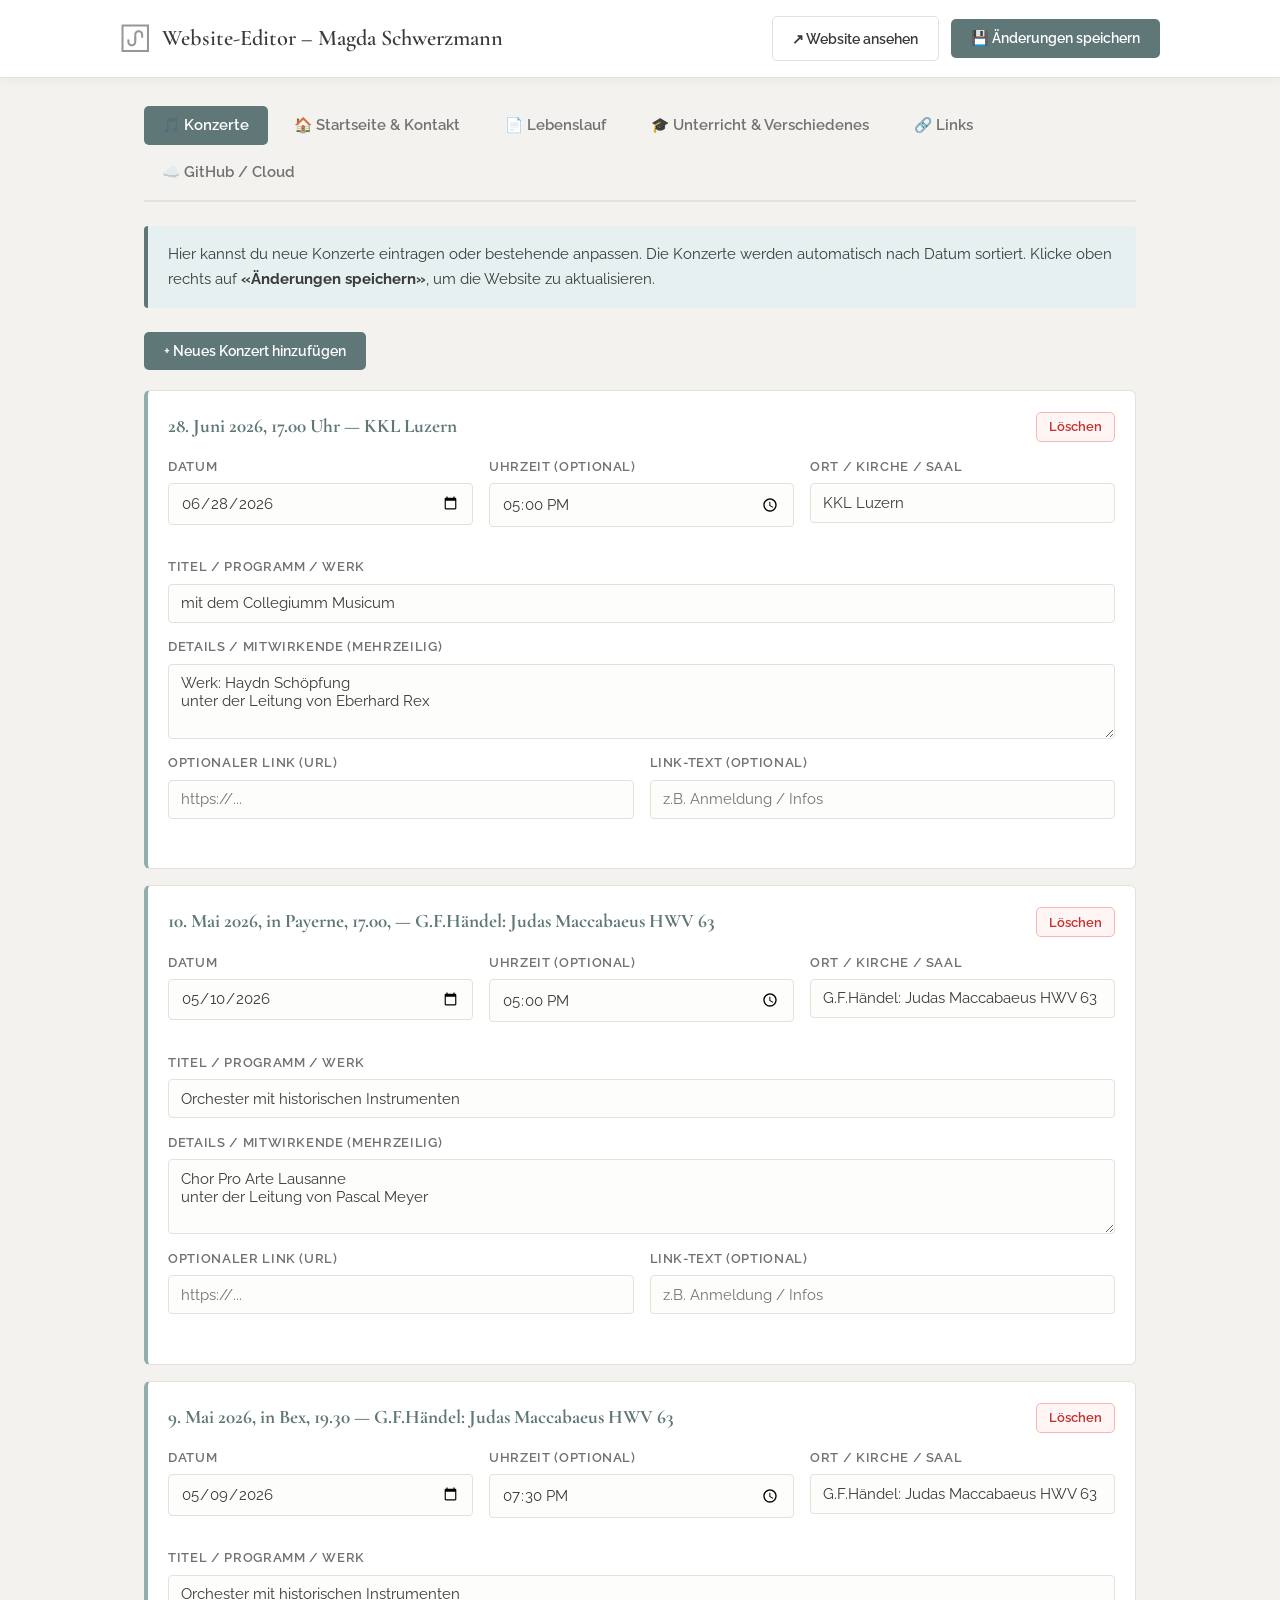
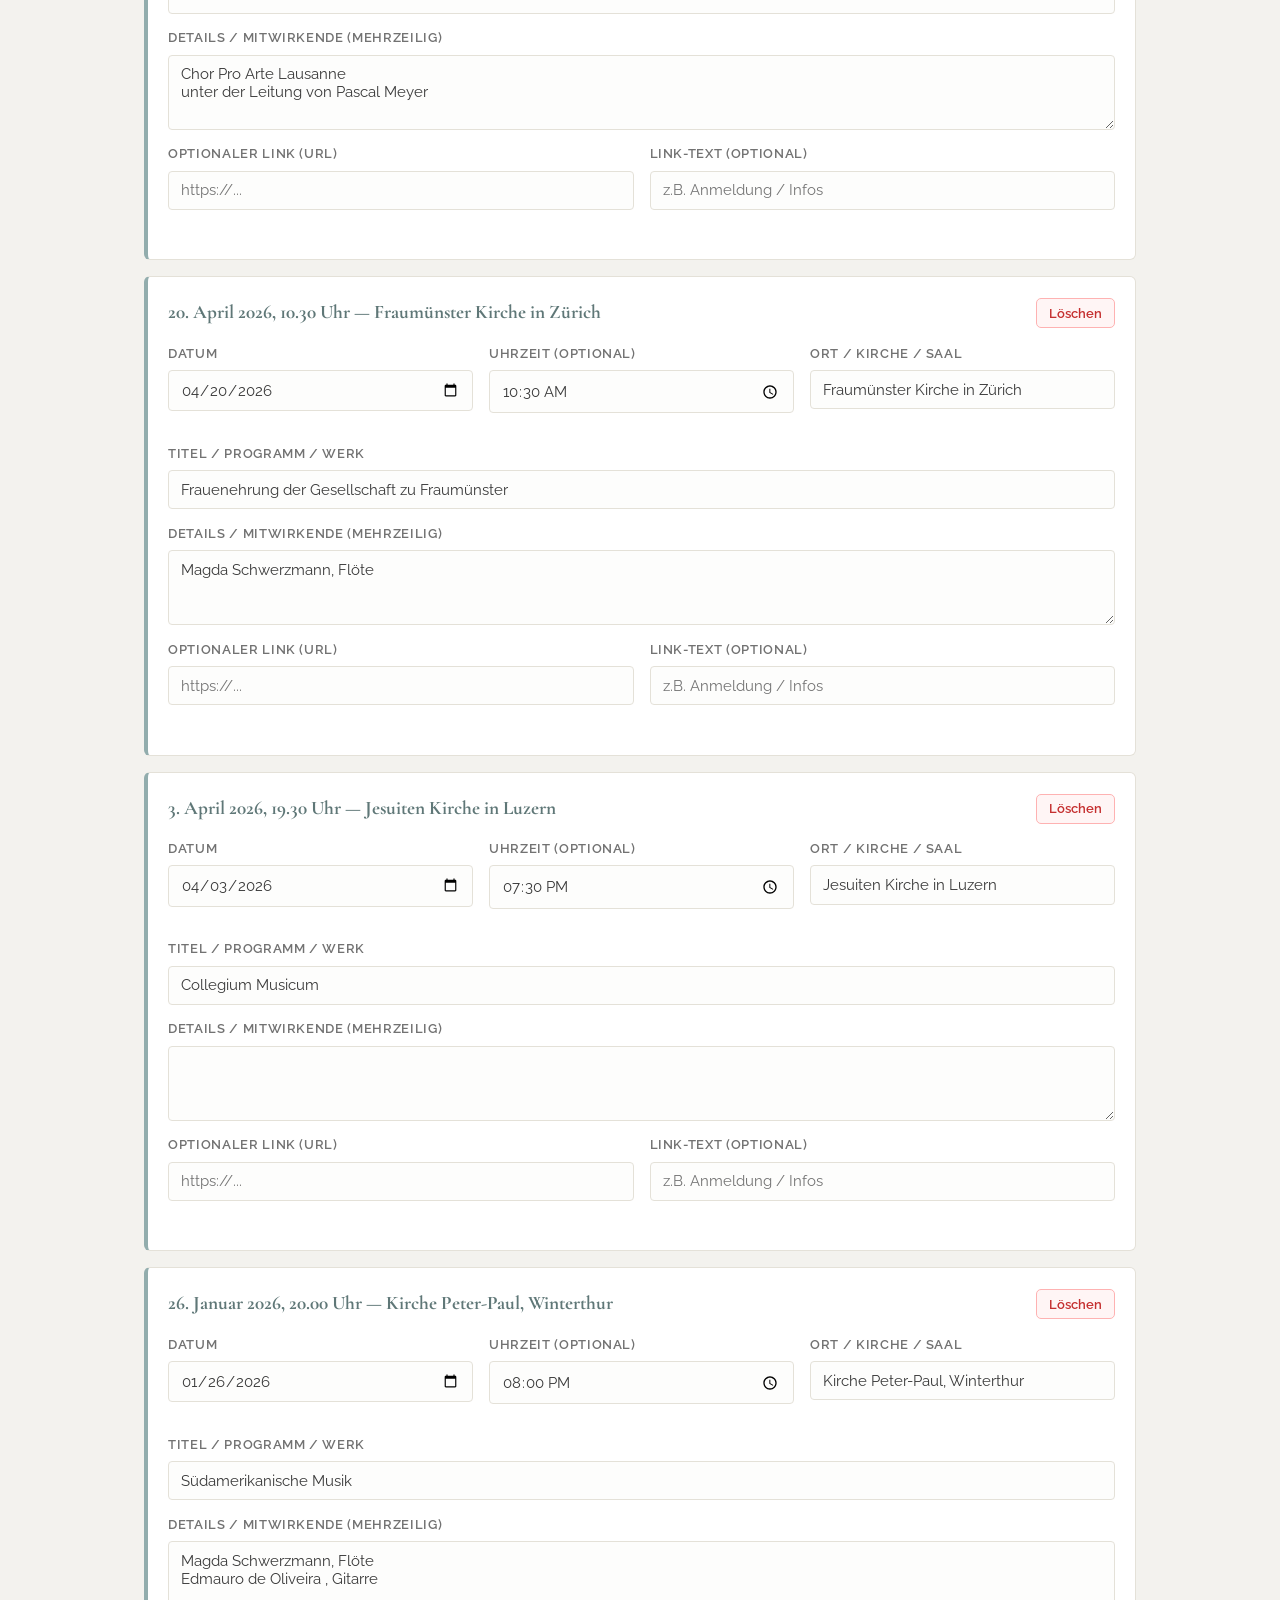
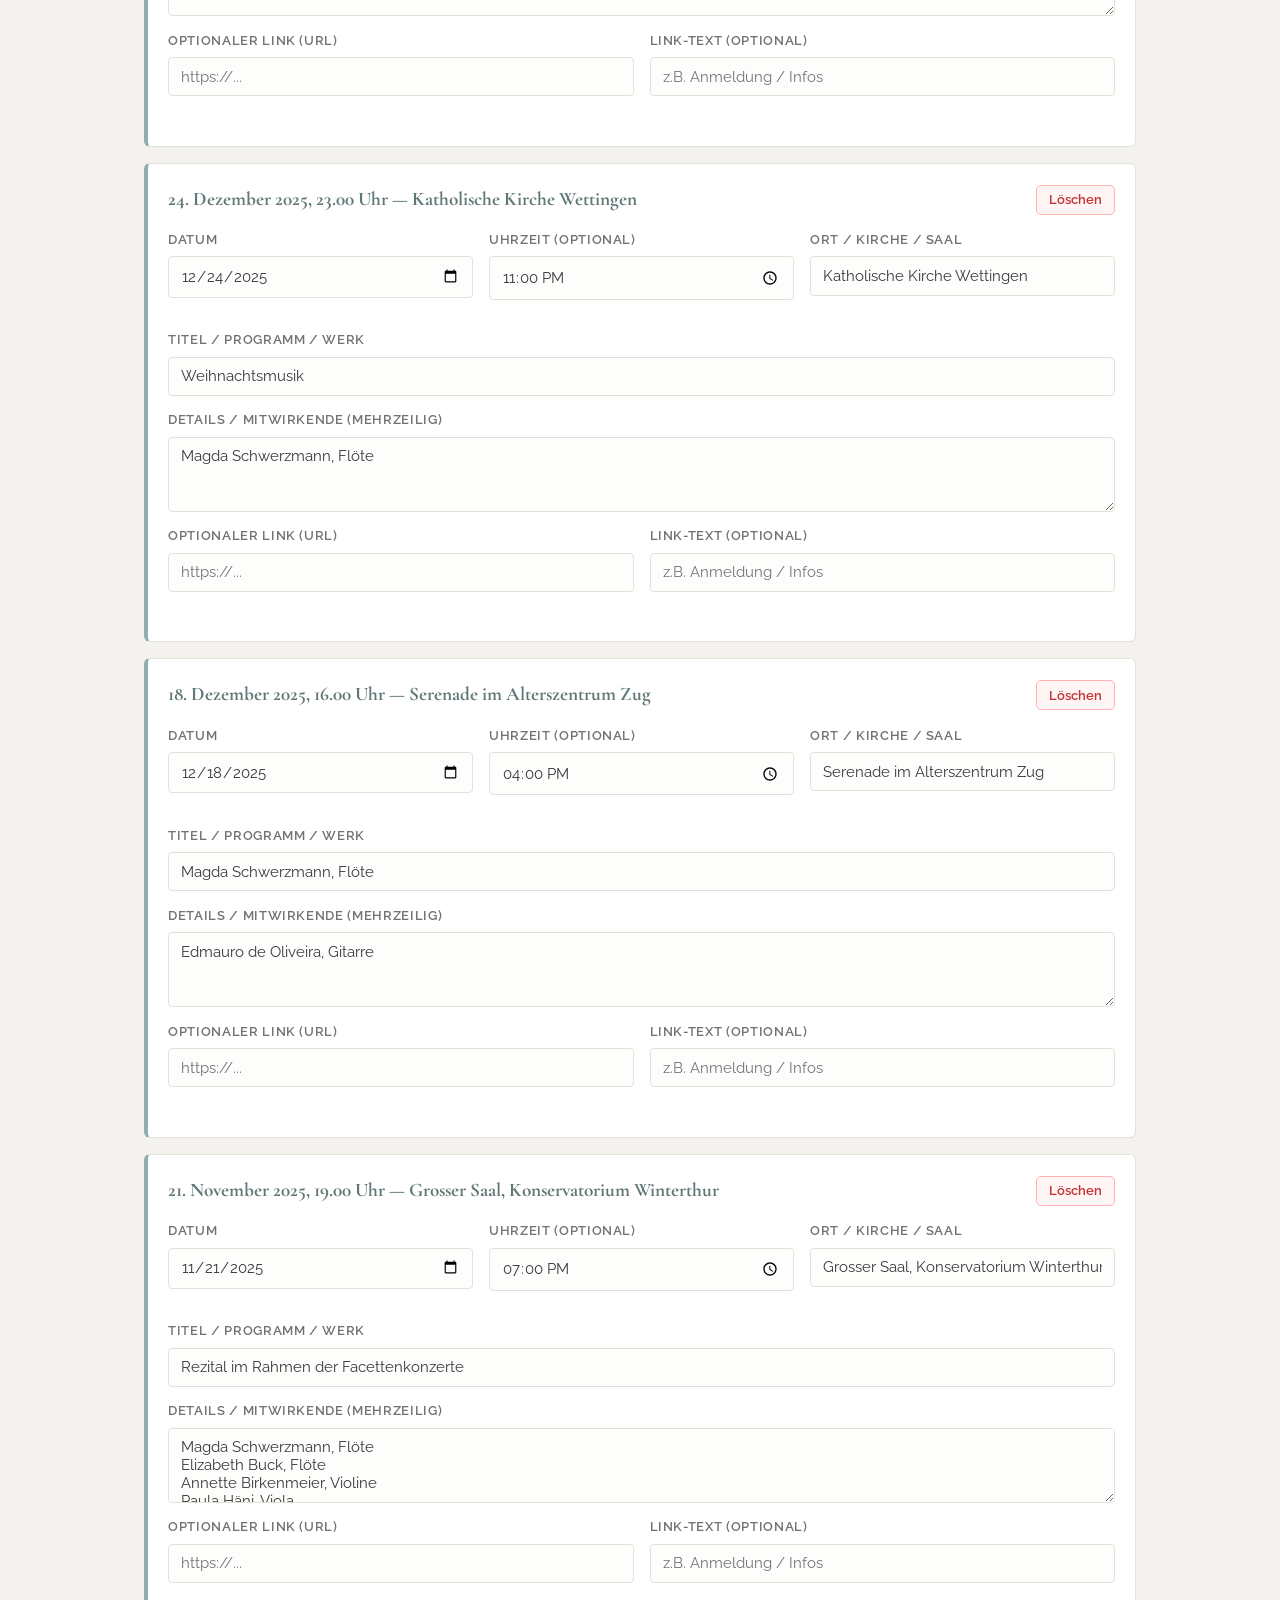
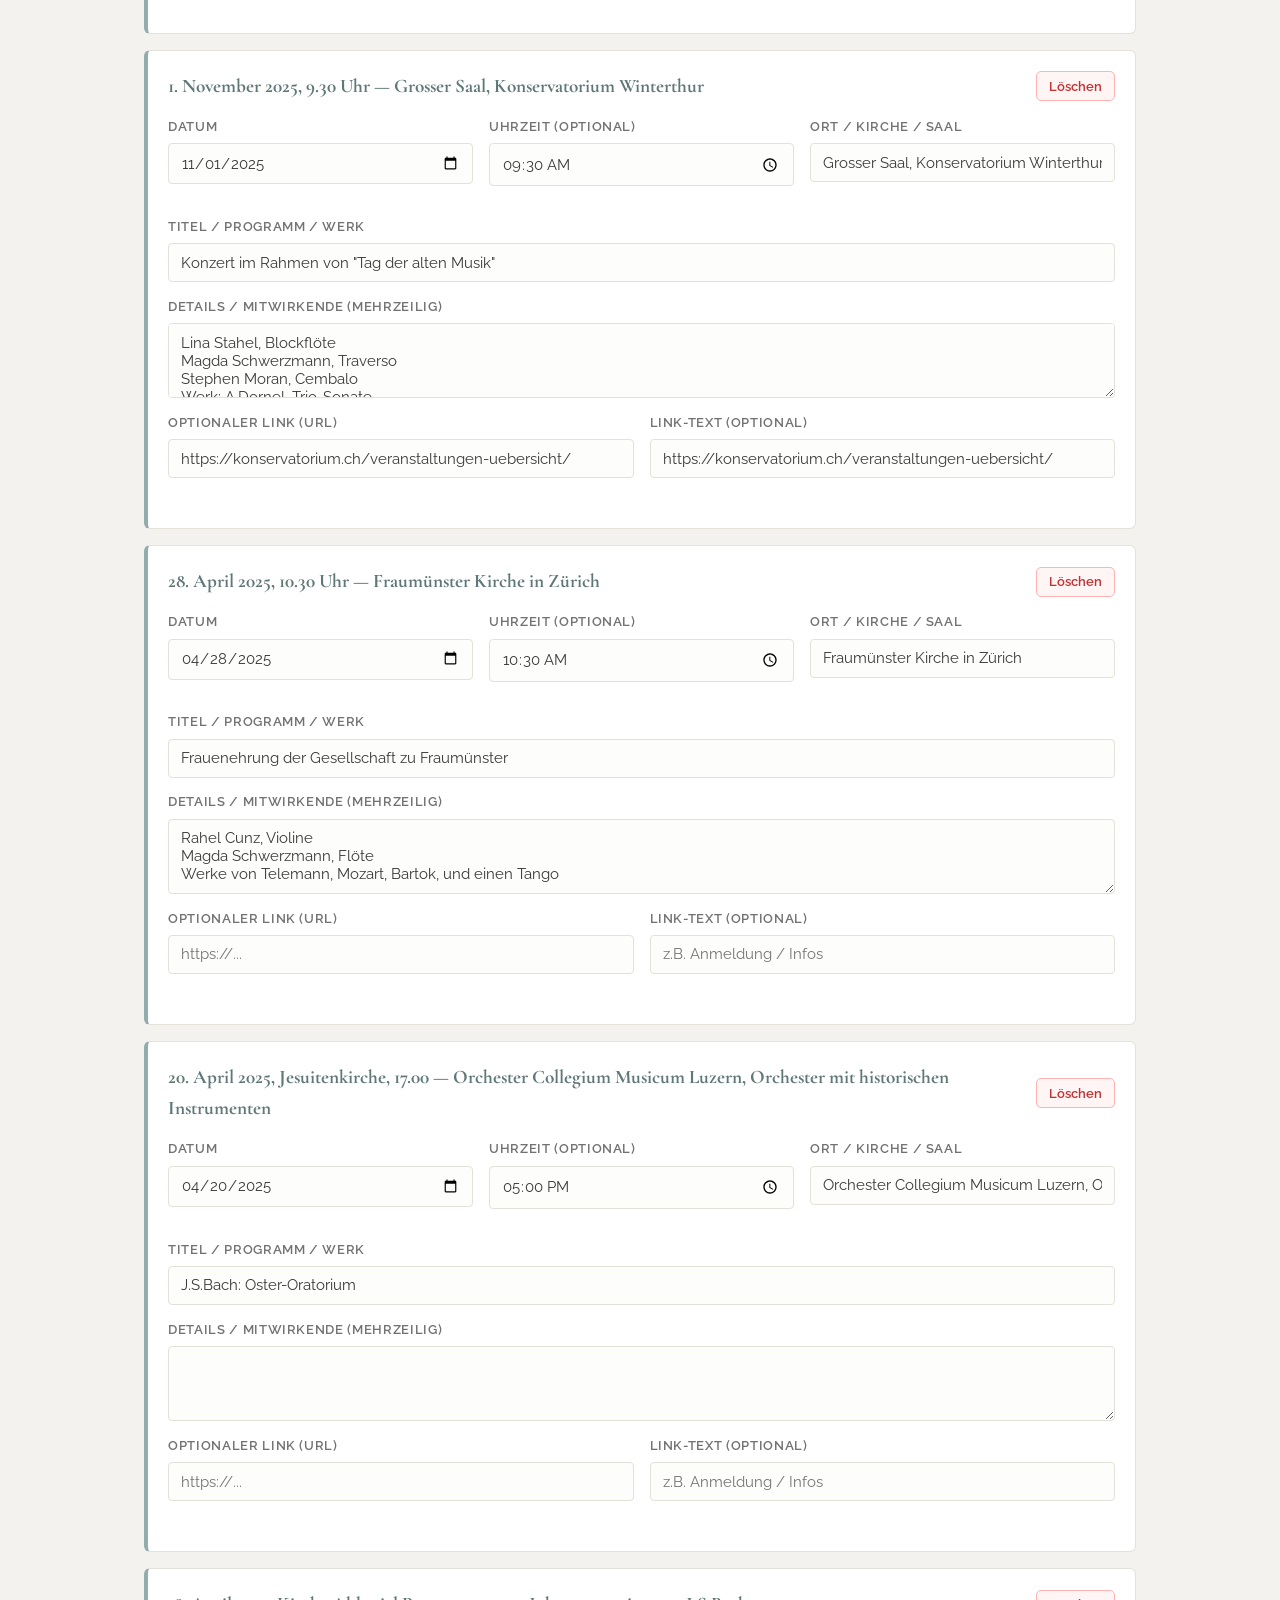
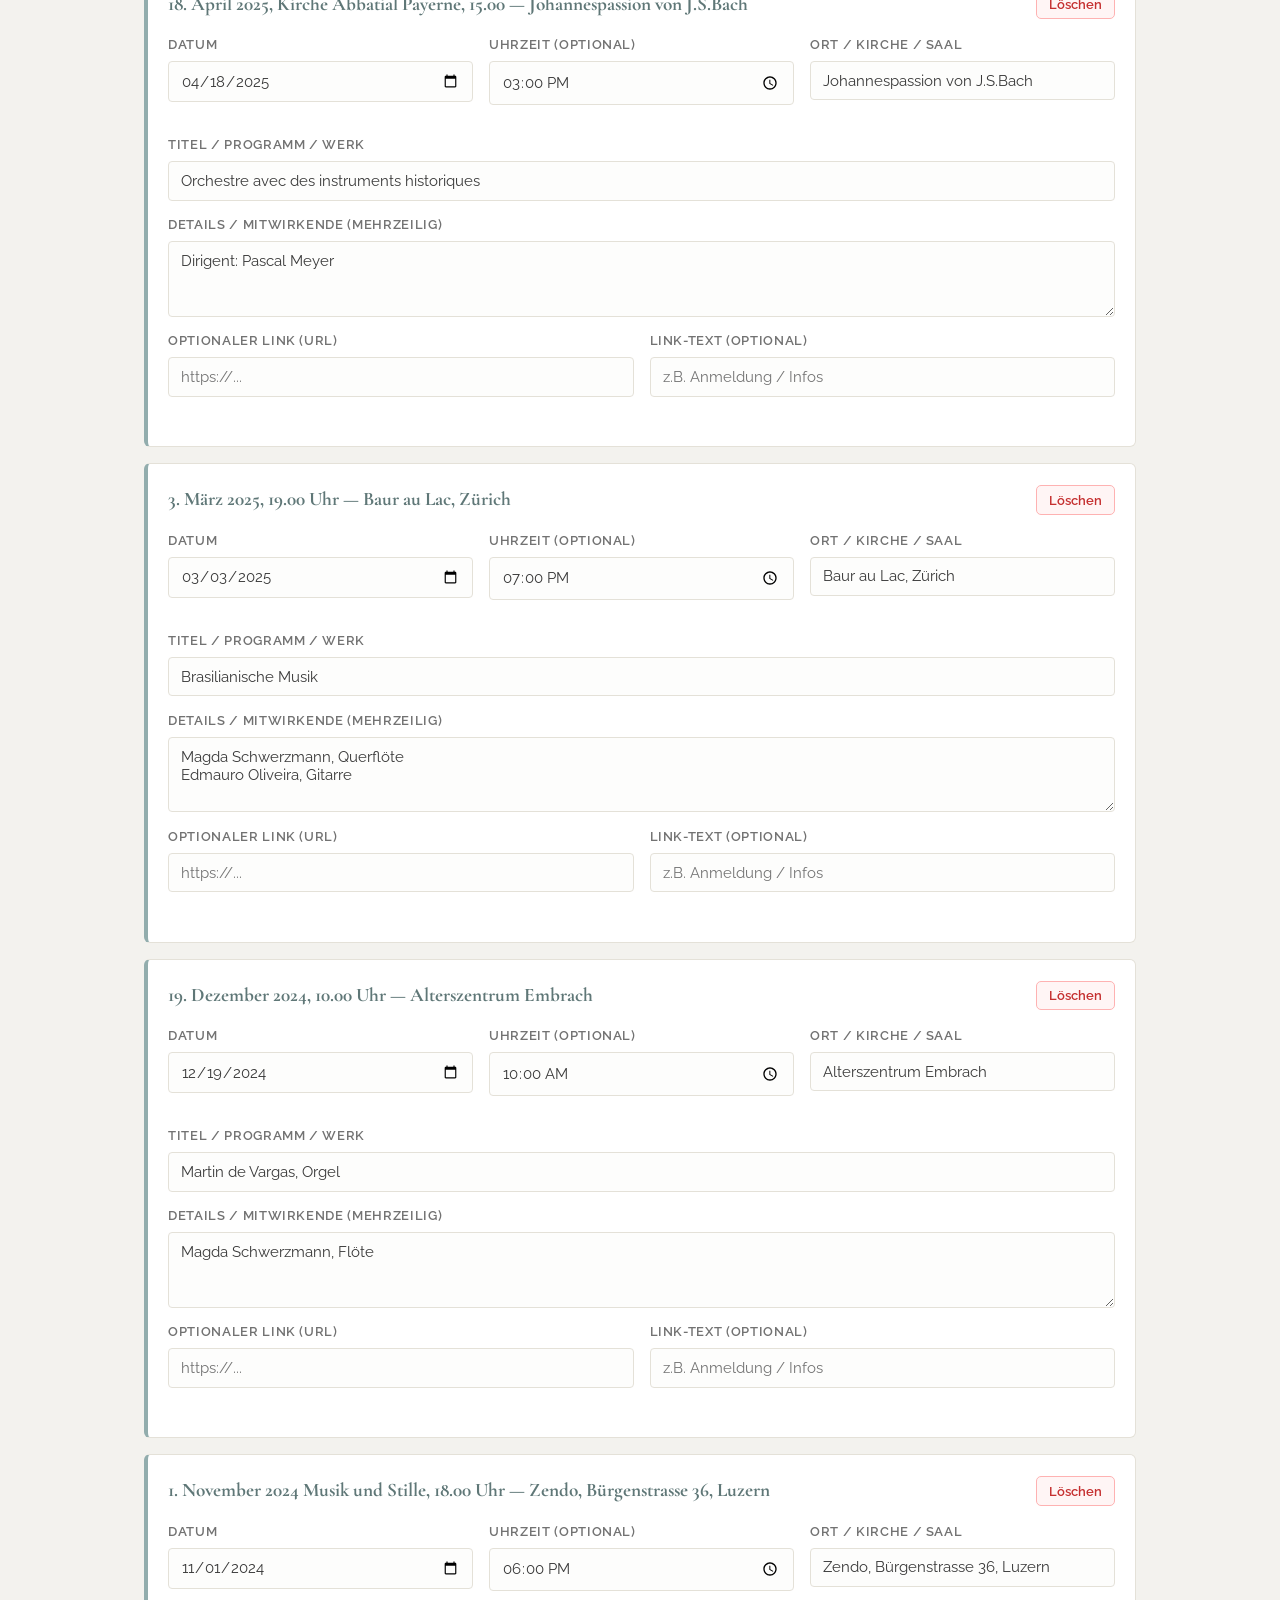
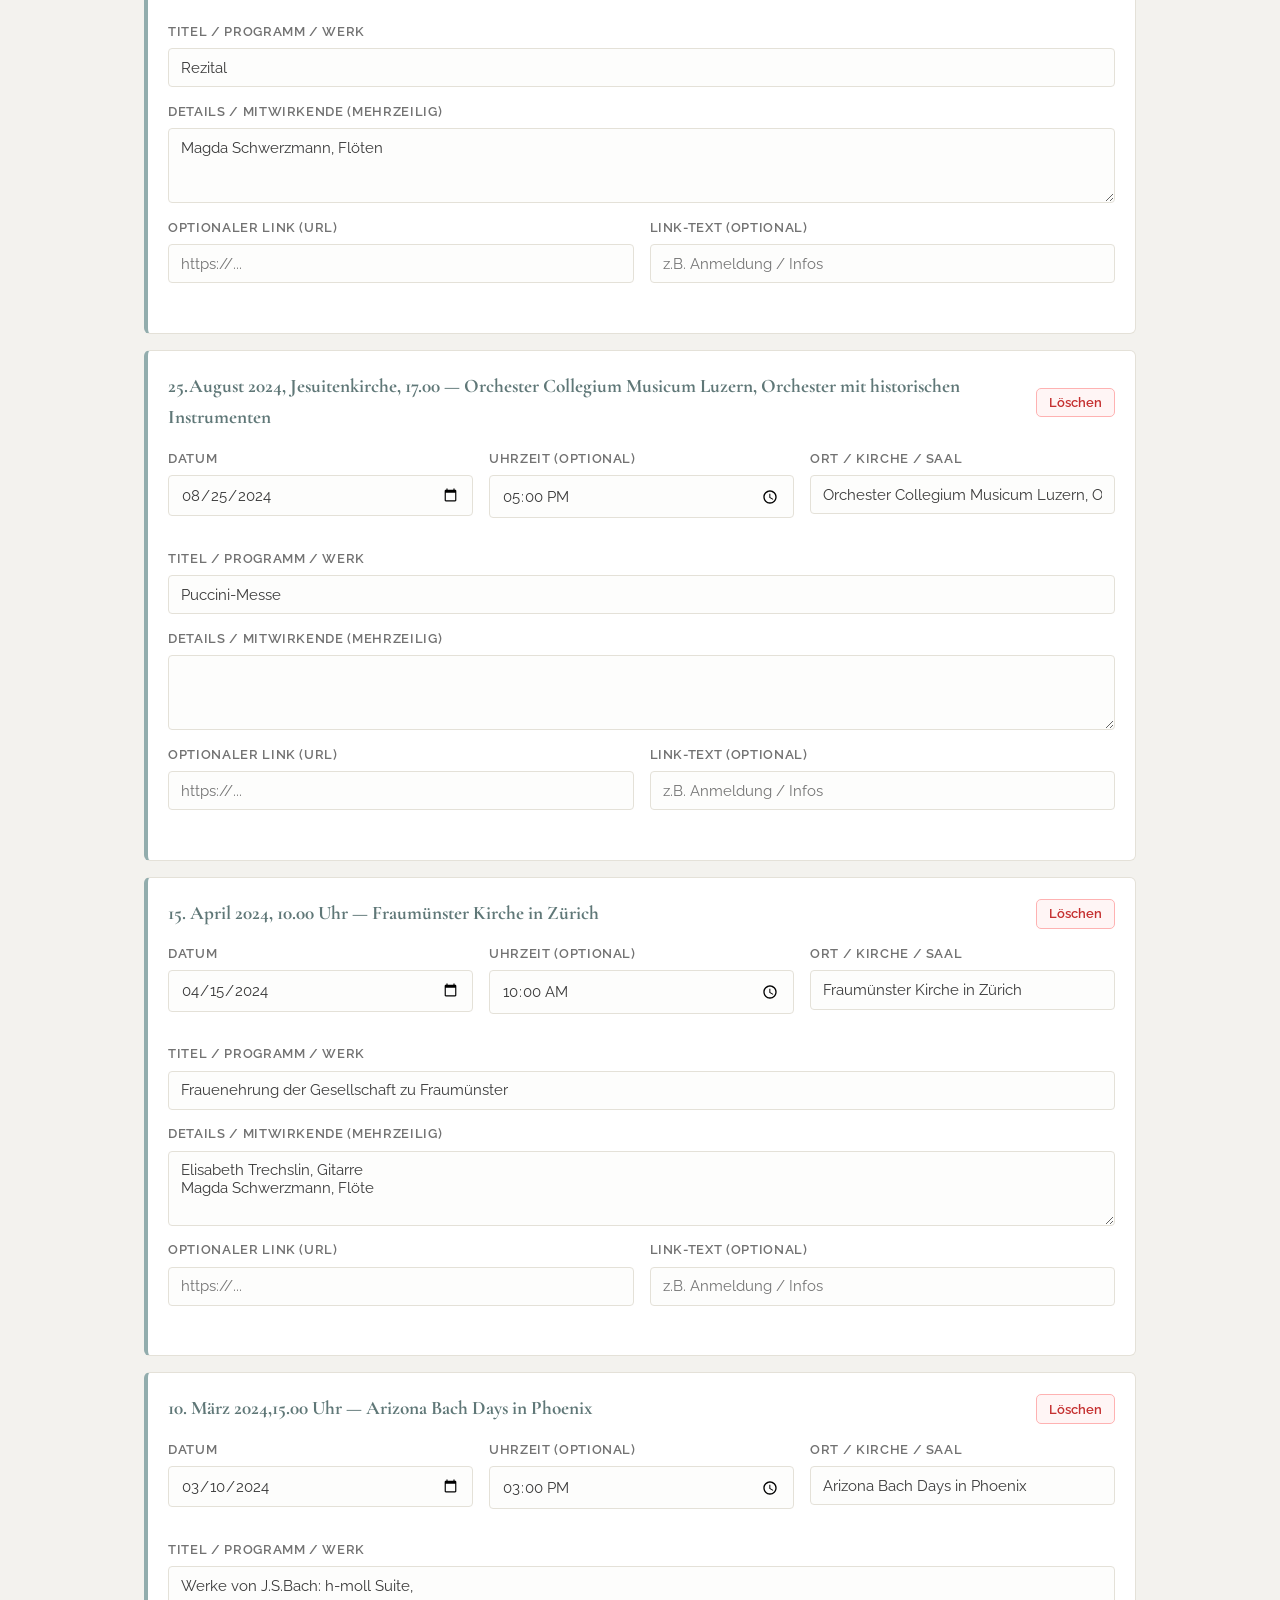
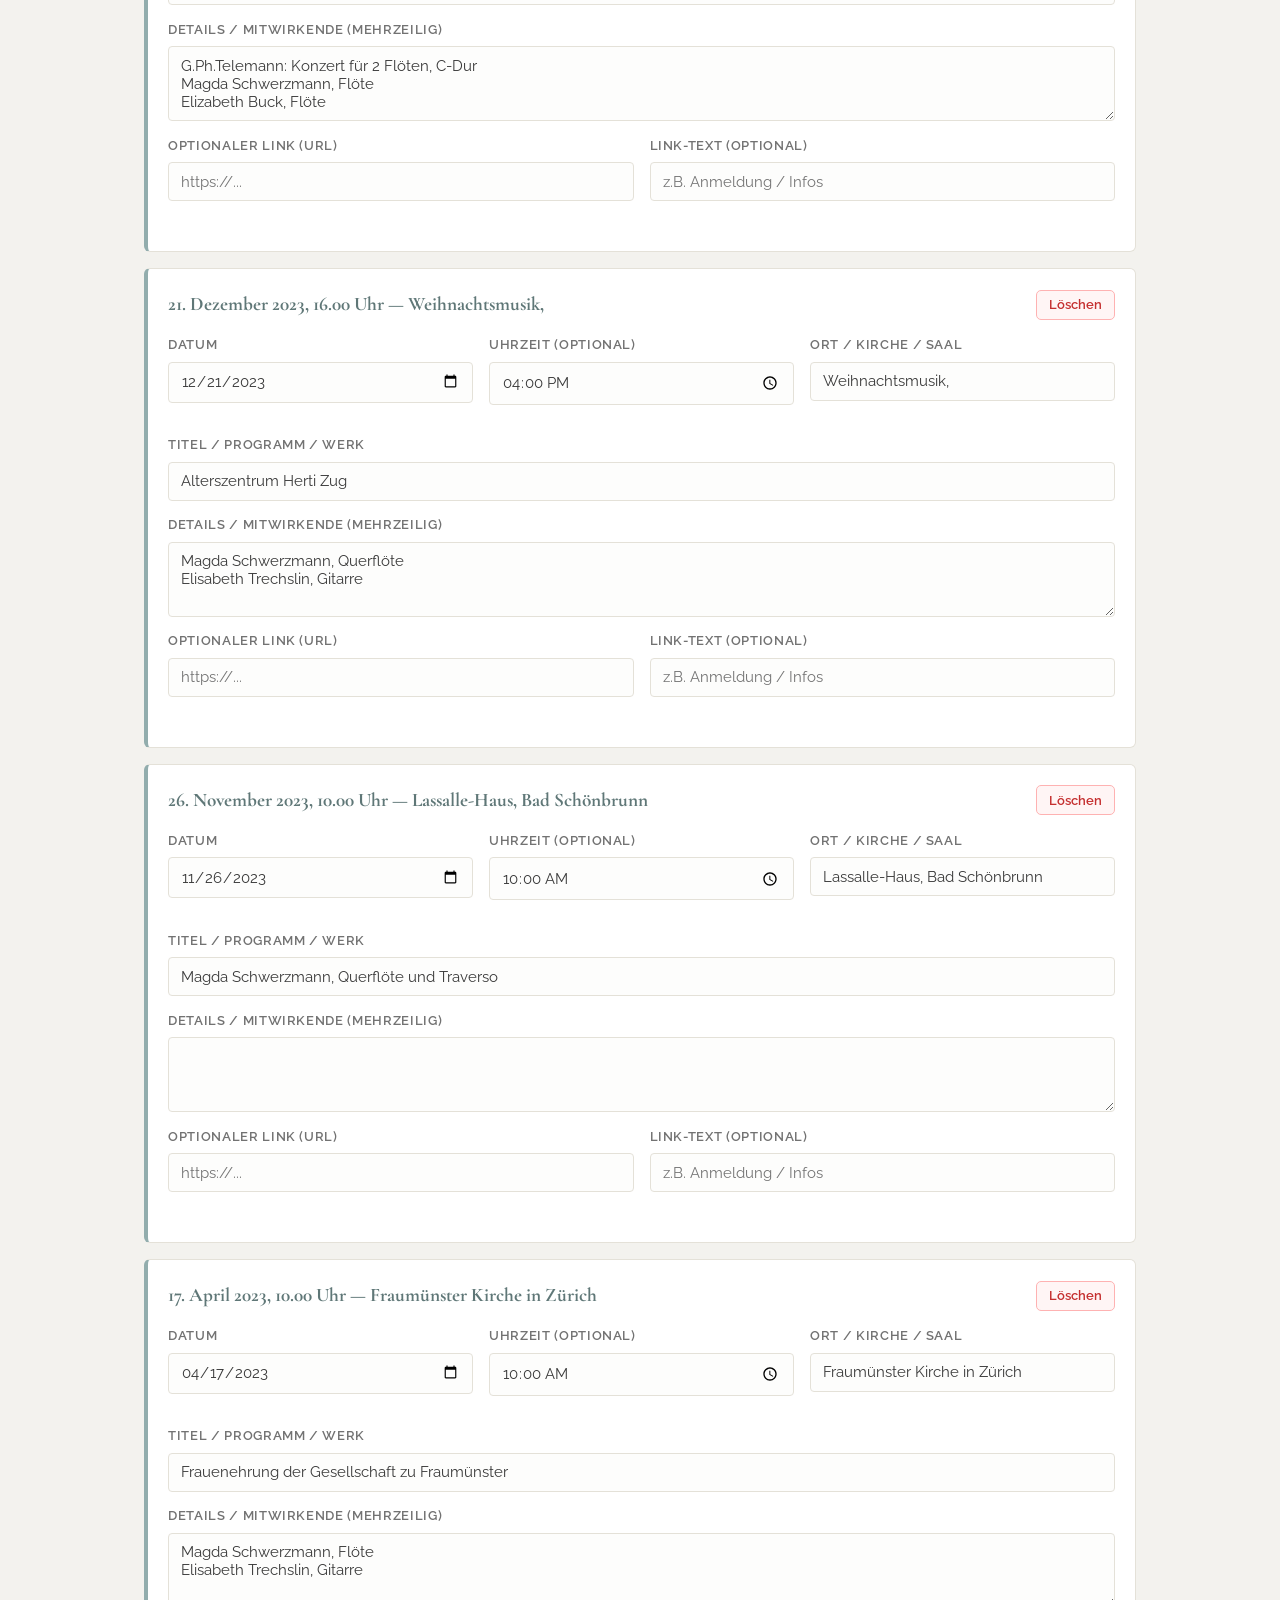
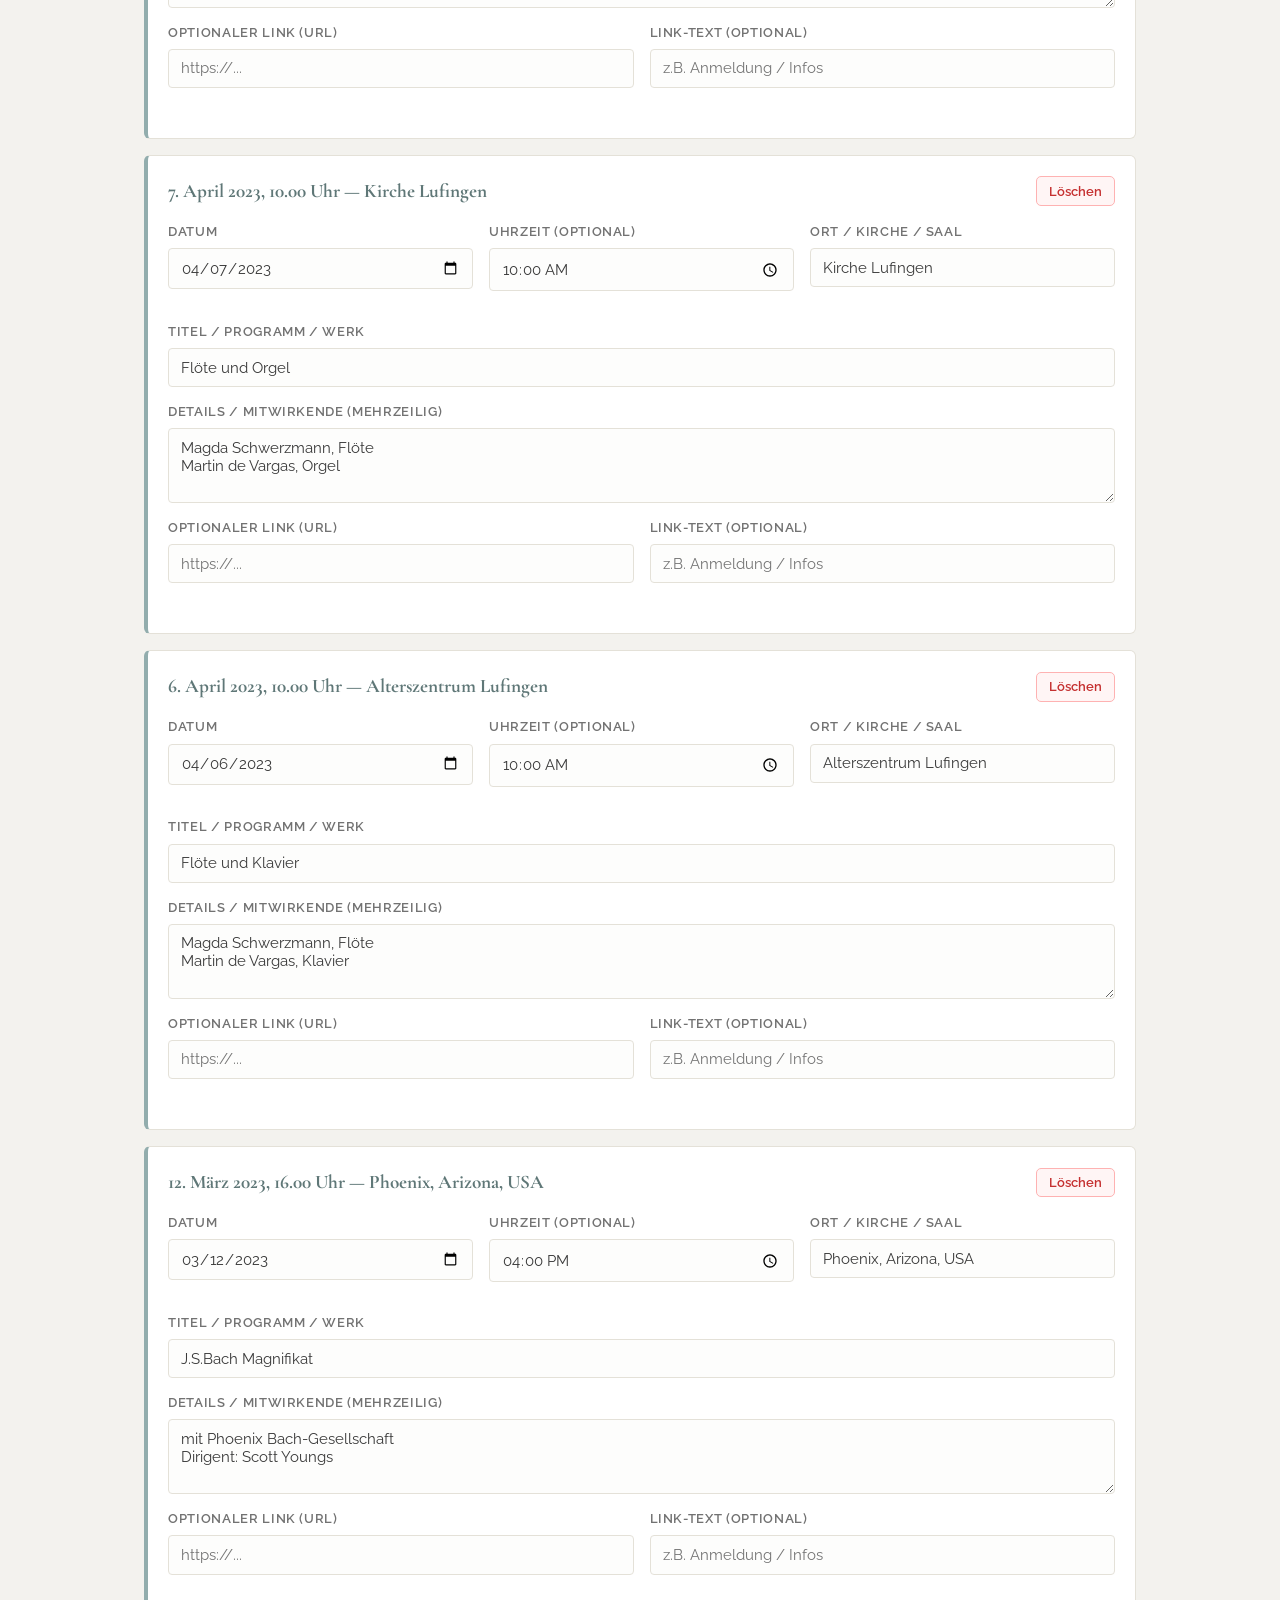
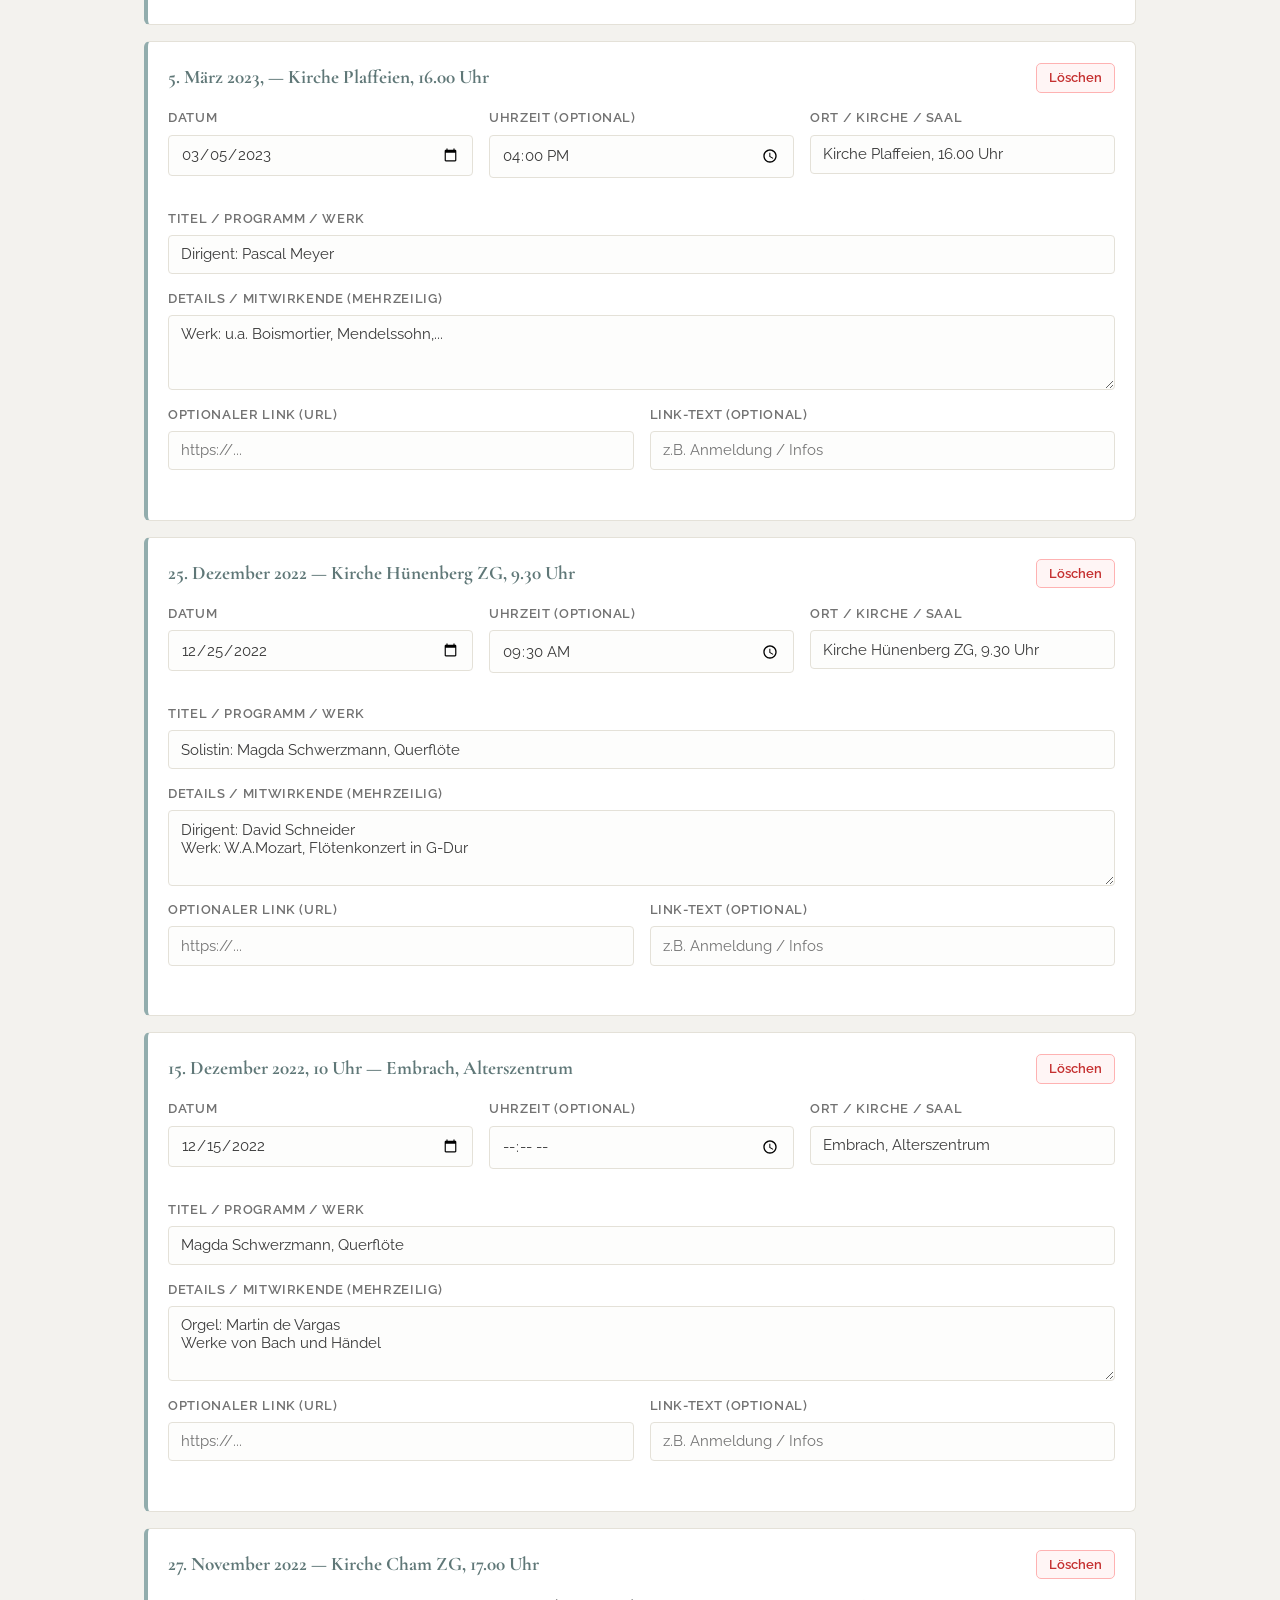
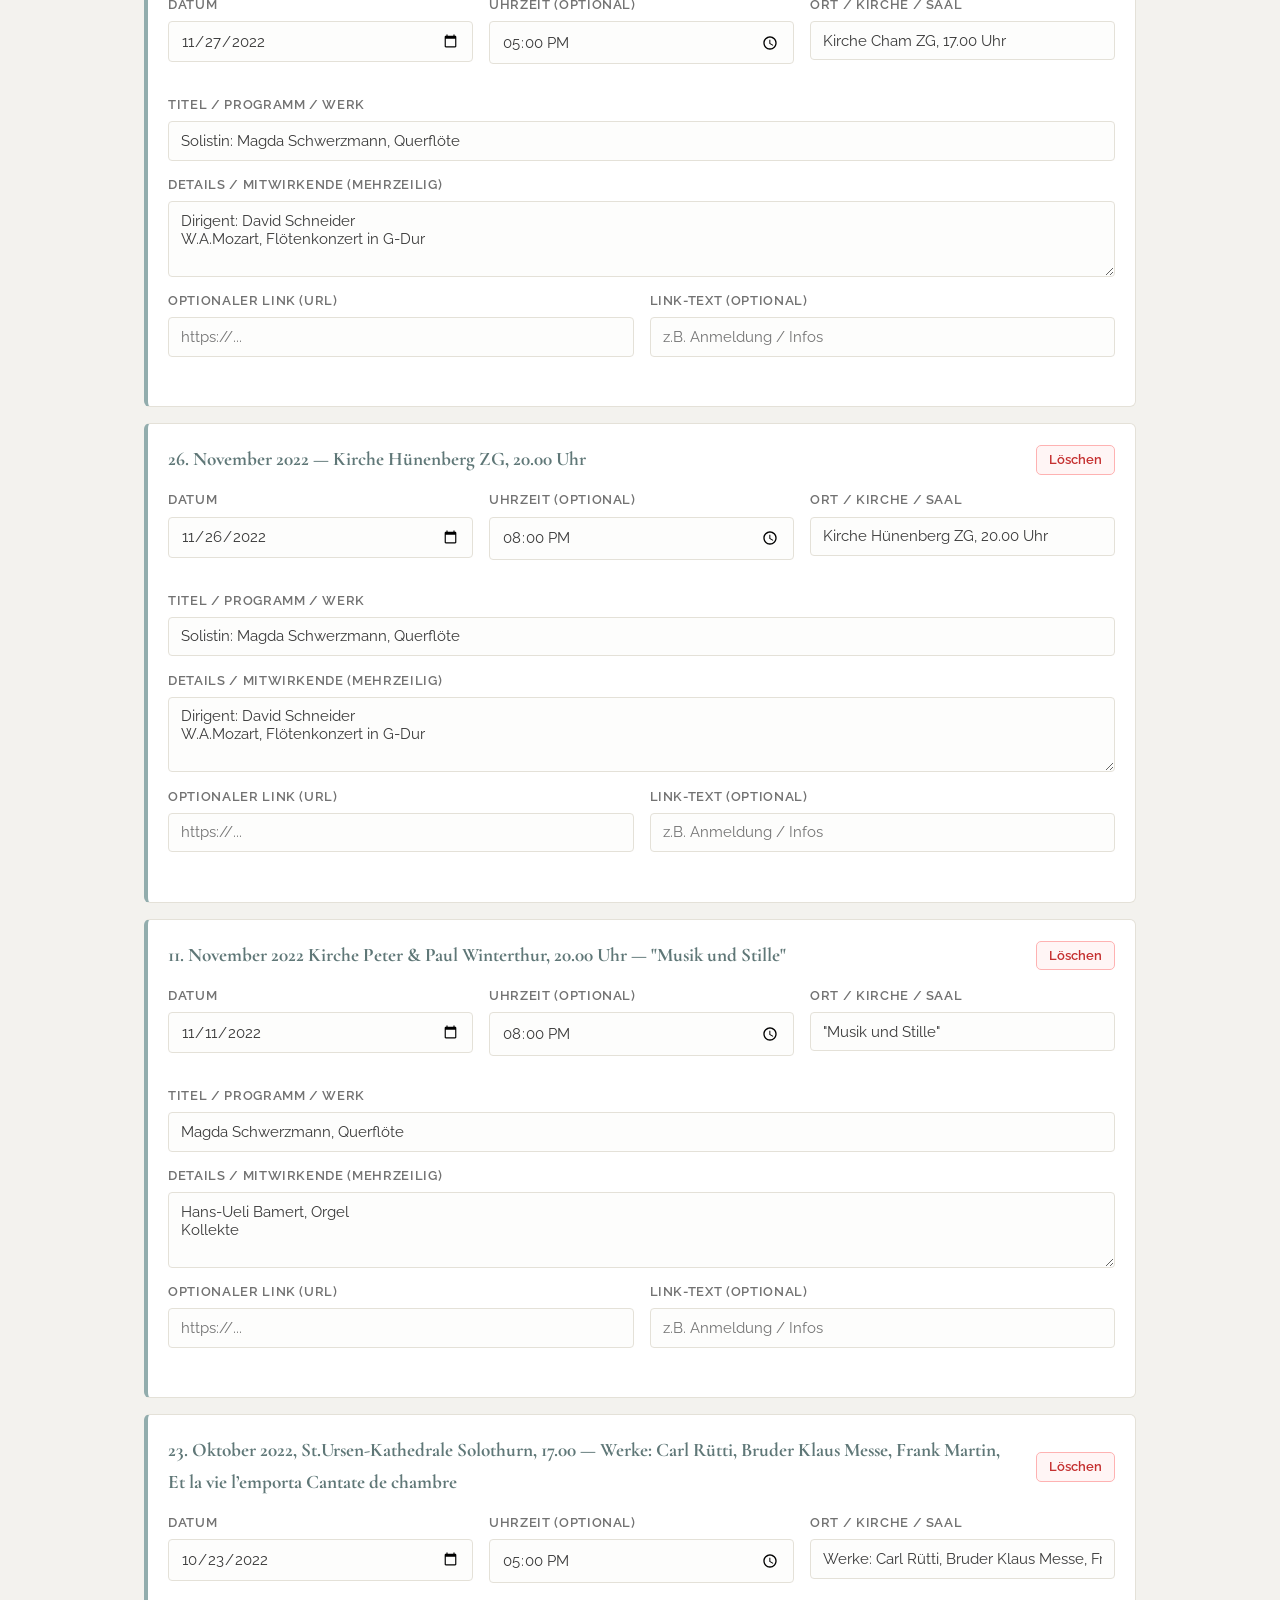
==== admin/index.html @ bfc287fc "Initial commit: Magda Schwerzmann website and visual editor" ====
<!DOCTYPE html>
<html lang="de">
<head>
  <meta charset="utf-8" />
  <meta name="viewport" content="width=device-width, initial-scale=1" />
  <title>Website verwalten | Magda Schwerzmann</title>
  <link rel="icon" href="../assets/images/logo.png" type="image/png" />
  <link rel="stylesheet" href="../assets/style.css" />
  <style>
    body {
      background: #f3f2ee;
    }
    .admin-header {
      background: #ffffff;
      border-bottom: 1px solid var(--border);
      padding: 1rem 1.5rem;
      position: sticky;
      top: 0;
      z-index: 200;
      box-shadow: var(--shadow-sm);
    }
    .admin-header-inner {
      max-width: 1040px;
      margin: 0 auto;
      display: flex;
      align-items: center;
      justify-content: space-between;
      flex-wrap: wrap;
      gap: 1rem;
    }
    .admin-title {
      display: flex;
      align-items: center;
      gap: 0.75rem;
      font-family: var(--font-serif);
      font-size: 1.4rem;
      font-weight: 600;
    }
    .admin-actions {
      display: flex;
      align-items: center;
      gap: 0.75rem;
    }
    .btn {
      display: inline-flex;
      align-items: center;
      gap: 0.45rem;
      padding: 0.6rem 1.2rem;
      border-radius: 5px;
      font-family: var(--font-sans);
      font-size: 0.9rem;
      font-weight: 600;
      cursor: pointer;
      border: 1px solid transparent;
      transition: all 0.15s ease;
    }
    .btn-primary {
      background: var(--teal);
      color: #ffffff;
    }
    .btn-primary:hover {
      background: #495e5e;
    }
    .btn-secondary {
      background: #ffffff;
      color: var(--text);
      border-color: var(--border);
    }
    .btn-secondary:hover {
      border-color: var(--teal);
      color: var(--teal);
    }
    .btn-danger {
      background: #fff5f5;
      color: #c53030;
      border-color: #feb2b2;
      padding: 0.4rem 0.75rem;
      font-size: 0.8rem;
    }
    .btn-danger:hover {
      background: #fed7d7;
    }
    .admin-container {
      max-width: 1040px;
      margin: 1.75rem auto 4rem;
      padding: 0 1.5rem;
    }
    .tabs {
      display: flex;
      gap: 0.5rem;
      flex-wrap: wrap;
      margin-bottom: 1.5rem;
      border-bottom: 2px solid var(--border);
      padding-bottom: 0.5rem;
    }
    .tab-btn {
      background: transparent;
      border: none;
      padding: 0.65rem 1.15rem;
      border-radius: 5px;
      font-family: var(--font-sans);
      font-size: 0.92rem;
      font-weight: 600;
      color: var(--text-muted);
      cursor: pointer;
    }
    .tab-btn:hover {
      background: rgba(95, 119, 119, 0.08);
      color: var(--teal);
    }
    .tab-btn.active {
      background: var(--teal);
      color: #ffffff;
    }
    .panel {
      display: none;
    }
    .panel.active {
      display: block;
    }
    .card {
      background: #ffffff;
      border: 1px solid var(--border);
      border-radius: 6px;
      padding: 1.5rem;
      margin-bottom: 1.25rem;
      box-shadow: var(--shadow-sm);
    }
    .card h2 {
      font-size: 1.2rem;
      color: var(--teal);
      margin-bottom: 1rem;
    }
    .form-grid {
      display: grid;
      grid-template-columns: repeat(auto-fit, minmax(220px, 1fr));
      gap: 1rem;
      margin-bottom: 1rem;
    }
    .form-group {
      display: flex;
      flex-direction: column;
      gap: 0.35rem;
      margin-bottom: 0.85rem;
    }
    .form-group label {
      font-size: 0.82rem;
      font-weight: 600;
      color: var(--text-muted);
      text-transform: uppercase;
      letter-spacing: 0.05em;
    }
    .form-group input,
    .form-group textarea,
    .form-group select {
      font-family: var(--font-sans);
      font-size: 0.96rem;
      padding: 0.6rem 0.75rem;
      border: 1px solid var(--border);
      border-radius: 4px;
      color: var(--text);
      background: #fdfdfc;
    }
    .form-group input:focus,
    .form-group textarea:focus,
    .form-group select:focus {
      outline: none;
      border-color: var(--teal);
      background: #ffffff;
    }
    .concert-editor-item {
      background: #ffffff;
      border: 1px solid var(--border);
      border-left: 4px solid var(--teal-light);
      border-radius: 6px;
      padding: 1.25rem;
      margin-bottom: 1rem;
    }
    .concert-editor-header {
      display: flex;
      justify-content: space-between;
      align-items: center;
      margin-bottom: 0.85rem;
      gap: 1rem;
    }
    .concert-editor-header strong {
      font-family: var(--font-serif);
      font-size: 1.2rem;
      color: var(--teal);
    }
    .status-toast {
      position: fixed;
      bottom: 1.5rem;
      right: 1.5rem;
      padding: 0.9rem 1.4rem;
      border-radius: 6px;
      background: #2f5233;
      color: #ffffff;
      font-weight: 600;
      box-shadow: var(--shadow);
      z-index: 999;
      display: none;
    }
    .status-toast.error {
      background: #9b2c2c;
    }
    .help-banner {
      background: var(--teal-pale);
      border-left: 4px solid var(--teal);
      padding: 1rem 1.25rem;
      border-radius: 4px;
      margin-bottom: 1.5rem;
      font-size: 0.95rem;
    }
  </style>
</head>
<body>
  <header class="admin-header">
    <div class="admin-header-inner">
      <div class="admin-title">
        <img src="../assets/images/logo.png" alt="Logo" style="width: 30px; height: 30px;" />
        <span>Website-Editor – Magda Schwerzmann</span>
      </div>
      <div class="admin-actions">
        <a href="../" target="_blank" class="btn btn-secondary">↗ Website ansehen</a>
        <button type="button" id="saveBtn" class="btn btn-primary">💾 Änderungen speichern</button>
      </div>
    </div>
  </header>

  <div class="admin-container">
    <div class="tabs">
      <button type="button" class="tab-btn active" data-tab="konzerte">🎵 Konzerte</button>
      <button type="button" class="tab-btn" data-tab="home">🏠 Startseite & Kontakt</button>
      <button type="button" class="tab-btn" data-tab="lebenslauf">📄 Lebenslauf</button>
      <button type="button" class="tab-btn" data-tab="unterricht">🎓 Unterricht & Verschiedenes</button>
      <button type="button" class="tab-btn" data-tab="links">🔗 Links</button>
      <button type="button" class="tab-btn" data-tab="settings">☁️ GitHub / Cloud</button>
    </div>

    <!-- TAB 1: KONZERTE -->
    <section id="panel-konzerte" class="panel active">
      <div class="help-banner">
        Hier kannst du neue Konzerte eintragen oder bestehende anpassen. Die Konzerte werden automatisch nach Datum sortiert. Klicke oben rechts auf <strong>«Änderungen speichern»</strong>, um die Website zu aktualisieren.
      </div>

      <div style="margin-bottom: 1.25rem;">
        <button type="button" id="addConcertBtn" class="btn btn-primary">+ Neues Konzert hinzufügen</button>
      </div>

      <div id="concertsEditorList"></div>
    </section>

    <!-- TAB 2: STARTSEITE & KONTAKT -->
    <section id="panel-home" class="panel">
      <div class="card">
        <h2>«Aktuell» auf der Startseite</h2>
        <div class="form-group">
          <label for="aktuellMode">Anzeige-Modus</label>
          <select id="aktuellMode">
            <option value="auto">Automatisch das nächste kommende Konzert aus der Konzertliste zeigen</option>
            <option value="manual">Manuell festlegen (eigener Text unten)</option>
          </select>
        </div>
        <div id="manualAktuellFields">
          <div class="form-grid">
            <div class="form-group">
              <label for="aktDate">Datum & Uhrzeit</label>
              <input type="text" id="aktDate" placeholder="z.B. 28. Juni 2026, 17.00 Uhr" />
            </div>
            <div class="form-group">
              <label for="aktLocation">Ort / Kirche / Saal</label>
              <input type="text" id="aktLocation" placeholder="z.B. KKL Luzern" />
            </div>
          </div>
          <div class="form-group">
            <label for="aktProgram">Programm / Titel</label>
            <input type="text" id="aktProgram" />
          </div>
          <div class="form-group">
            <label for="aktNote">Zusatzinfo (z.B. Eintritt / Leitung)</label>
            <input type="text" id="aktNote" />
          </div>
        </div>
      </div>

      <div class="card">
        <h2>Über mich (Startseite)</h2>
        <div class="form-group">
          <label for="aboutTitle">Überschrift</label>
          <input type="text" id="aboutTitle" />
        </div>
        <div class="form-group">
          <label for="aboutText">Kurztext auf der Startseite</label>
          <textarea id="aboutText" rows="4"></textarea>
        </div>
      </div>

      <div class="card">
        <h2>Kontaktangaben (Fusszeile auf allen Seiten)</h2>
        <div class="form-grid">
          <div class="form-group">
            <label for="contactName">Name</label>
            <input type="text" id="contactName" />
          </div>
          <div class="form-group">
            <label for="contactStreet">Strasse</label>
            <input type="text" id="contactStreet" />
          </div>
          <div class="form-group">
            <label for="contactCity">PLZ & Ort</label>
            <input type="text" id="contactCity" />
          </div>
          <div class="form-group">
            <label for="contactPhone">Telefon</label>
            <input type="text" id="contactPhone" />
          </div>
          <div class="form-group">
            <label for="contactEmail">E-Mail-Adresse</label>
            <input type="email" id="contactEmail" />
          </div>
          <div class="form-group">
            <label for="contactEmailDisplay">Angezeigte E-Mail</label>
            <input type="text" id="contactEmailDisplay" />
          </div>
        </div>
      </div>
    </section>

    <!-- TAB 3: LEBENSLAUF -->
    <section id="panel-lebenslauf" class="panel">
      <div class="card">
        <h2>Lebenslauf – Absätze</h2>
        <p style="font-size: 0.9rem; color: var(--text-muted); margin-bottom: 1rem;">
          Jedes Textfeld entspricht einem Absatz auf der Seite «Lebenslauf».
        </p>
        <div id="bioParagraphsList"></div>
        <button type="button" id="addBioParaBtn" class="btn btn-secondary">+ Weiteren Absatz hinzufügen</button>
      </div>
    </section>

    <!-- TAB 4: UNTERRICHT & VERSCHIEDENES -->
    <section id="panel-unterricht" class="panel">
      <div class="card">
        <h2>Unterricht</h2>
        <div class="form-group">
          <label for="untHeading">Haupttitel</label>
          <input type="text" id="untHeading" />
        </div>
        <div class="form-group">
          <label for="untSubheading">Untertitel</label>
          <input type="text" id="untSubheading" />
        </div>
        <div id="untInstitutionsList"></div>
      </div>

      <div class="card">
        <h2>Verschiedenes – Karten</h2>
        <div id="verschiedenesCardsList"></div>
      </div>
    </section>

    <!-- TAB 5: LINKS -->
    <section id="panel-links" class="panel">
      <div class="card">
        <h2>Links verwalten</h2>
        <div id="linksEditorList"></div>
        <button type="button" id="addLinkBtn" class="btn btn-secondary">+ Neuen Link hinzufügen</button>
      </div>
    </section>

    <!-- TAB 6: GITHUB / CLOUD SETTINGS -->
    <section id="panel-settings" class="panel">
      <div class="card">
        <h2>Speicher-Verbindung (Lokal / Raspberry Pi vs. GitHub Pages)</h2>
        <p style="font-size: 0.95rem; color: var(--text-muted); margin-bottom: 1rem;">
          Wenn die Website auf deinem Computer oder Raspberry Pi läuft, speichert der Editor direkt ohne Anmeldung.
          Wenn die Website kostenlos auf <strong>GitHub Pages</strong> gehostet wird, kannst du hier einmalig das GitHub-Repository und einen Token hinterlegen (wird lokal im Browser gespeichert), damit Änderungen direkt auf GitHub gespeichert werden.
        </p>
        <div class="form-grid">
          <div class="form-group">
            <label for="ghRepo">GitHub Repository (z.B. gallmann/magda-website)</label>
            <input type="text" id="ghRepo" placeholder="username/magda-website" />
          </div>
          <div class="form-group">
            <label for="ghBranch">Branch</label>
            <input type="text" id="ghBranch" value="main" />
          </div>
        </div>
        <div class="form-group">
          <label for="ghToken">GitHub Personal Access Token (Fine-grained Token mit Contents: Read & Write)</label>
          <input type="password" id="ghToken" placeholder="github_pat_..." />
        </div>
        <div style="display: flex; flex-wrap: wrap; gap: 0.75rem; margin-top: 0.5rem;">
          <button type="button" id="saveGhSettingsBtn" class="btn btn-secondary">GitHub-Zugangsdaten im Browser merken</button>
          <button type="button" id="copyMagicLinkBtn" class="btn btn-secondary">🔗 Einrichtungs-Link für Magda kopieren</button>
          <button type="button" id="downloadJsonBtn" class="btn btn-secondary">⬇ Backup (content.json) herunterladen</button>
        </div>
      </div>
    </section>
  </div>

  <div id="toast" class="status-toast"></div>

  <script>
    let siteData = null;

    const MONTHS_DE = [
      'Januar', 'Februar', 'März', 'April', 'Mai', 'Juni',
      'Juli', 'August', 'September', 'Oktober', 'November', 'Dezember'
    ];

    function showToast(msg, isError = false) {
      const t = document.getElementById('toast');
      t.textContent = msg;
      t.className = isError ? 'status-toast error' : 'status-toast';
      t.style.display = 'block';
      setTimeout(() => { t.style.display = 'none'; }, 4000);
    }

    // Tabs
    document.querySelectorAll('.tab-btn').forEach((btn) => {
      btn.addEventListener('click', () => {
        document.querySelectorAll('.tab-btn').forEach(b => b.classList.remove('active'));
        document.querySelectorAll('.panel').forEach(p => p.classList.remove('active'));
        btn.classList.add('active');
        document.getElementById('panel-' + btn.dataset.tab).classList.add('active');
      });
    });

    async function loadContent() {
      const res = await fetch('../data/content.json?t=' + Date.now());
      siteData = await res.json();
      renderAll();
    }

    function renderAll() {
      renderConcerts();
      renderHomeAndContact();
      renderBio();
      renderUnterrichtAndVerschiedenes();
      renderLinks();
      loadGhSettings();
    }

    function formatConcertDateDe(dateIso, timeStr) {
      if (!dateIso) return 'Neues Konzert';
      const parts = dateIso.split('-');
      if (parts.length !== 3) return dateIso;
      const day = parseInt(parts[2], 10);
      const month = MONTHS_DE[parseInt(parts[1], 10) - 1] || '';
      const year = parts[0];
      let res = `${day}. ${month} ${year}`;
      if (timeStr && timeStr.trim()) {
        let t = timeStr.trim().replace(':', '.');
        if (!t.toLowerCase().includes('uhr')) t += ' Uhr';
        res += `, ${t}`;
      }
      return res;
    }

    function renderConcerts() {
      const list = document.getElementById('concertsEditorList');
      list.innerHTML = '';

      siteData.concerts.forEach((c, idx) => {
        if (!c.dateDisplay) {
          c.dateDisplay = formatConcertDateDe(c.dateIso, c.time);
        }
        const el = document.createElement('div');
        el.className = 'concert-editor-item';
        el.innerHTML = `
          <div class="concert-editor-header">
            <strong id="concert-hdr-${idx}">${escapeHtml(c.dateDisplay)} — ${escapeHtml(c.location || 'Ort eingeben')}</strong>
            <button type="button" class="btn btn-danger" data-del="${idx}">Löschen</button>
          </div>
          <div class="form-grid">
            <div class="form-group">
              <label>Datum</label>
              <input type="date" value="${escapeAttr(c.dateIso || '')}" data-idx="${idx}" data-field="dateIso" />
            </div>
            <div class="form-group">
              <label>Uhrzeit (optional)</label>
              <input type="time" value="${escapeAttr(c.time || '')}" data-idx="${idx}" data-field="time" />
            </div>
            <div class="form-group">
              <label>Ort / Kirche / Saal</label>
              <input type="text" value="${escapeAttr(c.location || '')}" placeholder="z.B. KKL Luzern" data-idx="${idx}" data-field="location" />
            </div>
          </div>
          <div class="form-group">
            <label>Titel / Programm / Werk</label>
            <input type="text" value="${escapeAttr(c.title || '')}" placeholder="z.B. Haydn: Die Schöpfung" data-idx="${idx}" data-field="title" />
          </div>
          <div class="form-group">
            <label>Details / Mitwirkende (mehrzeilig)</label>
            <textarea rows="3" data-idx="${idx}" data-field="details">${escapeHtml(c.details || '')}</textarea>
          </div>
          <div class="form-grid">
            <div class="form-group">
              <label>Optionaler Link (URL)</label>
              <input type="url" value="${escapeAttr(c.linkUrl || '')}" placeholder="https://..." data-idx="${idx}" data-field="linkUrl" />
            </div>
            <div class="form-group">
              <label>Link-Text (optional)</label>
              <input type="text" value="${escapeAttr(c.linkLabel || '')}" placeholder="z.B. Anmeldung / Infos" data-idx="${idx}" data-field="linkLabel" />
            </div>
          </div>
        `;
        list.appendChild(el);
      });

      list.querySelectorAll('input, textarea').forEach((inp) => {
        inp.addEventListener('input', (e) => {
          const i = Number(e.target.dataset.idx);
          const f = e.target.dataset.field;
          siteData.concerts[i][f] = e.target.value;
          delete siteData.concerts[i].lines;
          delete siteData.concerts[i].rawLines;
          siteData.concerts[i].dateDisplay = formatConcertDateDe(
            siteData.concerts[i].dateIso,
            siteData.concerts[i].time
          );
          const hdr = document.getElementById(`concert-hdr-${i}`);
          if (hdr) {
            hdr.textContent = `${siteData.concerts[i].dateDisplay} — ${siteData.concerts[i].location || 'Ort eingeben'}`;
          }
        });
      });

      list.querySelectorAll('[data-del]').forEach((btn) => {
        btn.addEventListener('click', () => {
          const i = Number(btn.dataset.del);
          if (confirm('Dieses Konzert wirklich löschen?')) {
            siteData.concerts.splice(i, 1);
            renderConcerts();
          }
        });
      });
    }

    document.getElementById('addConcertBtn').addEventListener('click', () => {
      const today = new Date().toISOString().slice(0, 10);
      siteData.concerts.unshift({
        id: 'concert-' + Date.now(),
        dateIso: today,
        time: '19:30',
        dateDisplay: formatConcertDateDe(today, '19:30'),
        location: '',
        title: '',
        details: '',
        linkUrl: '',
        linkLabel: ''
      });
      renderConcerts();
    });

    function renderHomeAndContact() {
      const h = siteData.home;
      const c = siteData.site.contact;
      document.getElementById('aktuellMode').value = h.aktuellMode || 'manual';
      document.getElementById('aktDate').value = h.aktuellConcert?.dateDisplay || '';
      document.getElementById('aktLocation').value = h.aktuellConcert?.location || '';
      document.getElementById('aktProgram').value = h.aktuellConcert?.program || '';
      document.getElementById('aktNote').value = h.aktuellConcert?.note || '';
      document.getElementById('aboutTitle').value = h.aboutTitle || '';
      document.getElementById('aboutText').value = h.aboutText || '';

      document.getElementById('contactName').value = c.name || '';
      document.getElementById('contactStreet').value = c.street || '';
      document.getElementById('contactCity').value = c.city || '';
      document.getElementById('contactPhone').value = c.phone || '';
      document.getElementById('contactEmail').value = c.email || '';
      document.getElementById('contactEmailDisplay').value = c.emailDisplay || '';
    }

    function collectHomeAndContact() {
      siteData.home.aktuellMode = document.getElementById('aktuellMode').value;
      siteData.home.aktuellConcert = {
        label: 'Aktuell:',
        dateDisplay: document.getElementById('aktDate').value,
        location: document.getElementById('aktLocation').value,
        program: document.getElementById('aktProgram').value,
        note: document.getElementById('aktNote').value
      };
      siteData.home.aboutTitle = document.getElementById('aboutTitle').value;
      siteData.home.aboutText = document.getElementById('aboutText').value;

      siteData.site.contact.name = document.getElementById('contactName').value;
      siteData.site.contact.street = document.getElementById('contactStreet').value;
      siteData.site.contact.city = document.getElementById('contactCity').value;
      siteData.site.contact.phone = document.getElementById('contactPhone').value;
      siteData.site.contact.email = document.getElementById('contactEmail').value;
      siteData.site.contact.emailDisplay = document.getElementById('contactEmailDisplay').value;
    }

    function renderBio() {
      const container = document.getElementById('bioParagraphsList');
      container.innerHTML = '';
      siteData.lebenslauf.paragraphs.forEach((p, idx) => {
        const div = document.createElement('div');
        div.className = 'form-group';
        div.innerHTML = `
          <div style="display:flex; justify-content:space-between; align-items:center;">
            <label>Absatz ${idx + 1}</label>
            <button type="button" class="btn btn-danger" data-del-bio="${idx}">Entfernen</button>
          </div>
          <textarea rows="3" data-bio-idx="${idx}">${escapeHtml(p)}</textarea>
        `;
        container.appendChild(div);
      });

      container.querySelectorAll('textarea').forEach((ta) => {
        ta.addEventListener('input', () => {
          siteData.lebenslauf.paragraphs[Number(ta.dataset.bioIdx)] = ta.value;
        });
      });

      container.querySelectorAll('[data-del-bio]').forEach((btn) => {
        btn.addEventListener('click', () => {
          siteData.lebenslauf.paragraphs.splice(Number(btn.dataset.delBio), 1);
          renderBio();
        });
      });
    }

    document.getElementById('addBioParaBtn').addEventListener('click', () => {
      siteData.lebenslauf.paragraphs.push('');
      renderBio();
    });

    function renderUnterrichtAndVerschiedenes() {
      document.getElementById('untHeading').value = siteData.unterricht.heading || '';
      document.getElementById('untSubheading').value = siteData.unterricht.subheading || '';

      const untList = document.getElementById('untInstitutionsList');
      untList.innerHTML = '';
      siteData.unterricht.institutions.forEach((inst, idx) => {
        const div = document.createElement('div');
        div.className = 'concert-editor-item';
        div.innerHTML = `
          <div class="form-grid">
            <div class="form-group">
              <label>Kurztitel</label>
              <input type="text" value="${escapeAttr(inst.shortName || '')}" data-unt-idx="${idx}" data-unt-field="shortName" />
            </div>
            <div class="form-group">
              <label>Institution Name</label>
              <input type="text" value="${escapeAttr(inst.name || '')}" data-unt-idx="${idx}" data-unt-field="name" />
            </div>
          </div>
          <div class="form-group">
            <label>Fächer / Angebote (eines pro Zeile)</label>
            <textarea rows="4" data-unt-idx="${idx}" data-unt-field="items">${escapeHtml((inst.items || []).join('\n'))}</textarea>
          </div>
        `;
        untList.appendChild(div);
      });

      untList.querySelectorAll('input, textarea').forEach((el) => {
        el.addEventListener('input', () => {
          const idx = Number(el.dataset.untIdx);
          const f = el.dataset.untField;
          if (f === 'items') {
            siteData.unterricht.institutions[idx].items = el.value.split('\n').map(s => s.trim()).filter(Boolean);
          } else {
            siteData.unterricht.institutions[idx][f] = el.value;
          }
        });
      });

      const verList = document.getElementById('verschiedenesCardsList');
      verList.innerHTML = '';
      siteData.verschiedenes.cards.forEach((card, idx) => {
        const div = document.createElement('div');
        div.className = 'concert-editor-item';
        div.innerHTML = `
          <div class="form-grid">
            <div class="form-group">
              <label>Titel</label>
              <input type="text" value="${escapeAttr(card.title || '')}" data-ver-idx="${idx}" data-ver-field="title" />
            </div>
            <div class="form-group">
              <label>Untertitel</label>
              <input type="text" value="${escapeAttr(card.subtitle || '')}" data-ver-idx="${idx}" data-ver-field="subtitle" />
            </div>
          </div>
          <div class="form-group">
            <label>Text</label>
            <textarea rows="4" data-ver-idx="${idx}" data-ver-field="text">${escapeHtml(card.text || '')}</textarea>
          </div>
        `;
        verList.appendChild(div);
      });

      verList.querySelectorAll('input, textarea').forEach((el) => {
        el.addEventListener('input', () => {
          siteData.verschiedenes.cards[Number(el.dataset.verIdx)][el.dataset.verField] = el.value;
        });
      });
    }

    function renderLinks() {
      const list = document.getElementById('linksEditorList');
      list.innerHTML = '';
      siteData.links.items.forEach((item, idx) => {
        const div = document.createElement('div');
        div.className = 'concert-editor-item';
        div.innerHTML = `
          <div class="concert-editor-header">
            <strong>${escapeHtml(item.title || 'Link')}</strong>
            <button type="button" class="btn btn-danger" data-del-link="${idx}">Löschen</button>
          </div>
          <div class="form-grid">
            <div class="form-group">
              <label>Titel</label>
              <input type="text" value="${escapeAttr(item.title || '')}" data-link-idx="${idx}" data-link-field="title" />
            </div>
            <div class="form-group">
              <label>URL</label>
              <input type="url" value="${escapeAttr(item.url || '')}" data-link-idx="${idx}" data-link-field="url" />
            </div>
          </div>
          <div class="form-group">
            <label>Beschreibung</label>
            <input type="text" value="${escapeAttr(item.description || '')}" data-link-idx="${idx}" data-link-field="description" />
          </div>
        `;
        list.appendChild(div);
      });

      list.querySelectorAll('input').forEach((el) => {
        el.addEventListener('input', () => {
          siteData.links.items[Number(el.dataset.linkIdx)][el.dataset.linkField] = el.value;
        });
      });

      list.querySelectorAll('[data-del-link]').forEach((btn) => {
        btn.addEventListener('click', () => {
          siteData.links.items.splice(Number(btn.dataset.delLink), 1);
          renderLinks();
        });
      });
    }

    document.getElementById('addLinkBtn').addEventListener('click', () => {
      siteData.links.items.push({ title: '', url: 'https://', description: '' });
      renderLinks();
    });

    function checkMagicSetupHash() {
      if (!window.location.hash || window.location.hash.length < 2) return;
      const params = new URLSearchParams(window.location.hash.slice(1));
      const repo = params.get('repo');
      const branch = params.get('branch');
      const token = params.get('token');
      if (repo || token) {
        if (repo) localStorage.setItem('magda_gh_repo', repo.trim());
        if (branch) localStorage.setItem('magda_gh_branch', branch.trim());
        if (token) localStorage.setItem('magda_gh_token', token.trim());
        history.replaceState(null, '', window.location.pathname + window.location.search);
        showToast('✓ Einmalige Einrichtung erfolgreich! Du kannst jetzt jederzeit speichern.');
      }
    }

    function loadGhSettings() {
      checkMagicSetupHash();
      document.getElementById('ghRepo').value = localStorage.getItem('magda_gh_repo') || '';
      document.getElementById('ghBranch').value = localStorage.getItem('magda_gh_branch') || 'main';
      document.getElementById('ghToken').value = localStorage.getItem('magda_gh_token') || '';
    }

    document.getElementById('saveGhSettingsBtn').addEventListener('click', () => {
      localStorage.setItem('magda_gh_repo', document.getElementById('ghRepo').value.trim());
      localStorage.setItem('magda_gh_branch', document.getElementById('ghBranch').value.trim() || 'main');
      localStorage.setItem('magda_gh_token', document.getElementById('ghToken').value.trim());
      showToast('GitHub-Einstellungen im Browser gespeichert.');
    });

    document.getElementById('copyMagicLinkBtn').addEventListener('click', async () => {
      const repo = document.getElementById('ghRepo').value.trim();
      const branch = document.getElementById('ghBranch').value.trim() || 'main';
      const token = document.getElementById('ghToken').value.trim();
      if (!repo || !token) {
        showToast('Bitte zuerst Repository und Token eingeben.', true);
        return;
      }
      localStorage.setItem('magda_gh_repo', repo);
      localStorage.setItem('magda_gh_branch', branch);
      localStorage.setItem('magda_gh_token', token);
      const hash = new URLSearchParams({ repo, branch, token }).toString();
      const magicUrl = `${window.location.origin}${window.location.pathname}#${hash}`;
      try {
        await navigator.clipboard.writeText(magicUrl);
        showToast('✓ Einrichtungs-Link in die Zwischenablage kopiert!');
      } catch {
        prompt('Kopiere diesen Einrichtungs-Link für Magda:', magicUrl);
      }
    });

    document.getElementById('downloadJsonBtn').addEventListener('click', () => {
      collectHomeAndContact();
      const blob = new Blob([JSON.stringify(siteData, null, 2)], { type: 'application/json' });
      const a = document.createElement('a');
      a.href = URL.createObjectURL(blob);
      a.download = 'content.json';
      a.click();
    });

    // Save handler (tries local/Raspberry Pi API first, falls back to GitHub API)
    document.getElementById('saveBtn').addEventListener('click', async () => {
      collectHomeAndContact();
      siteData.unterricht.heading = document.getElementById('untHeading').value;
      siteData.unterricht.subheading = document.getElementById('untSubheading').value;

      // Sort concerts descending by dateIso
      siteData.concerts.sort((a, b) => (b.dateIso || '').localeCompare(a.dateIso || ''));

      const saveBtn = document.getElementById('saveBtn');
      saveBtn.disabled = true;
      saveBtn.textContent = '⏳ Speichert...';

      try {
        // 1. Try local server endpoint (/api/save)
        const localRes = await fetch('../api/save', {
          method: 'POST',
          headers: { 'Content-Type': 'application/json' },
          body: JSON.stringify(siteData, null, 2)
        }).catch(() => null);

        if (localRes && localRes.ok) {
          renderConcerts();
          showToast('✓ Gespeichert & alle Seiten aktualisiert!');
          return;
        }

        // 2. Otherwise try GitHub REST API if configured
        const repo = localStorage.getItem('magda_gh_repo');
        const branch = localStorage.getItem('magda_gh_branch') || 'main';
        const token = localStorage.getItem('magda_gh_token');

        if (!repo || !token) {
          showToast('Bitte im Reiter «GitHub / Cloud» ein Token hinterlegen oder den lokalen Server nutzen.', true);
          return;
        }

        const apiUrl = `https://api.github.com/repos/${repo}/contents/data/content.json`;
        const getFile = await fetch(`${apiUrl}?ref=${branch}`, {
          headers: { Authorization: `Bearer ${token}`, Accept: 'application/vnd.github+json' }
        });
        if (!getFile.ok) throw new Error('GitHub-Zugriff fehlgeschlagen: ' + getFile.status);
        const fileMeta = await getFile.json();

        const contentBase64 = btoa(unescape(encodeURIComponent(JSON.stringify(siteData, null, 2))));
        const putRes = await fetch(apiUrl, {
          method: 'PUT',
          headers: {
            Authorization: `Bearer ${token}`,
            Accept: 'application/vnd.github+json',
            'Content-Type': 'application/json'
          },
          body: JSON.stringify({
            message: 'Website-Inhalt über /admin aktualisiert',
            content: contentBase64,
            sha: fileMeta.sha,
            branch
          })
        });

        if (!putRes.ok) throw new Error('GitHub Commit fehlgeschlagen: ' + putRes.status);
        renderConcerts();
        showToast('✓ Direkt auf GitHub gespeichert! Die Website aktualisiert sich in ca. 20 Sekunden.');
      } catch (err) {
        showToast('Fehler beim Speichern: ' + err.message, true);
      } finally {
        saveBtn.disabled = false;
        saveBtn.textContent = '💾 Änderungen speichern';
      }
    });

    function escapeHtml(str) {
      return String(str || '')
        .replace(/&/g, '&amp;')
        .replace(/</g, '&lt;')
        .replace(/>/g, '&gt;');
    }

    function escapeAttr(str) {
      return escapeHtml(str).replace(/"/g, '&quot;');
    }

    loadContent();
  </script>
</body>
</html>
---- assets/style.css ----
@import url('https://fonts.googleapis.com/css2?family=Cormorant+Garamond:ital,wght@0,400;0,500;0,600;1,400;1,600&family=Raleway:wght@300;400;500;600;700&display=swap');

:root {
  --bg: #faf9f6;
  --surface: #ffffff;
  --surface-alt: #f2f0ea;
  --text: #3a3a3a;
  --text-muted: #727272;
  --text-light: #969696;
  --teal: #5f7777;
  --teal-light: #92adad;
  --teal-pale: #e6f0f0;
  --rose: #e7a392;
  --rose-dark: #a86251;
  --sage: #9dbda8;
  --sage-pale: #cde4d5;
  --sand: #d1c38a;
  --sand-pale: #ede1a1;
  --border: #e4e1d8;
  --shadow: 0 8px 28px rgba(45, 55, 55, 0.07);
  --shadow-sm: 0 2px 10px rgba(45, 55, 55, 0.05);
  --radius: 6px;
  --max-width: 980px;
  --font-sans: 'Raleway', -apple-system, BlinkMacSystemFont, 'Segoe UI', sans-serif;
  --font-serif: 'Cormorant Garamond', 'Times New Roman', Georgia, serif;
}

* {
  box-sizing: border-box;
  margin: 0;
  padding: 0;
}

html {
  scroll-behavior: smooth;
}

body {
  font-family: var(--font-sans);
  color: var(--text);
  background-color: var(--bg);
  line-height: 1.65;
  font-weight: 400;
  -webkit-font-smoothing: antialiased;
  display: flex;
  flex-direction: column;
  min-height: 100vh;
}

a {
  color: var(--teal);
  text-decoration: none;
  transition: color 0.2s ease, opacity 0.2s ease;
}

a:hover {
  color: var(--rose-dark);
}

/* Header & Navigation */
.site-header {
  background: rgba(255, 255, 255, 0.96);
  backdrop-filter: blur(8px);
  border-bottom: 1px solid var(--border);
  position: sticky;
  top: 0;
  z-index: 100;
}

.header-inner {
  max-width: var(--max-width);
  margin: 0 auto;
  padding: 0.9rem 1.25rem;
  display: flex;
  align-items: center;
  justify-content: space-between;
  gap: 1.25rem;
}

.brand {
  display: flex;
  align-items: center;
  gap: 0.65rem;
  color: var(--text);
  font-family: var(--font-serif);
  font-size: 1.3rem;
  font-weight: 600;
  letter-spacing: 0.05em;
  white-space: nowrap;
  flex-shrink: 0;
}

.brand img {
  width: 34px;
  height: 34px;
  object-fit: contain;
}

.nav-toggle {
  display: none;
  background: none;
  border: 1px solid var(--border);
  border-radius: 4px;
  padding: 0.45rem 0.65rem;
  cursor: pointer;
  color: var(--text);
  font-size: 1.1rem;
}

.site-nav ul {
  list-style: none;
  display: flex;
  align-items: center;
  gap: 1.05rem;
  flex-wrap: nowrap;
}

.site-nav a {
  font-size: 0.78rem;
  font-weight: 500;
  letter-spacing: 0.09em;
  text-transform: uppercase;
  color: var(--text-muted);
  padding: 0.35rem 0;
  position: relative;
  white-space: nowrap;
}

.site-nav a::after {
  content: '';
  position: absolute;
  left: 0;
  bottom: 0;
  width: 0;
  height: 2px;
  background: var(--teal-light);
  transition: width 0.25s ease;
}

.site-nav a:hover,
.site-nav a.active {
  color: var(--teal);
}

.site-nav a:hover::after,
.site-nav a.active::after {
  width: 100%;
}

/* Page Banners & Heroes */
.page-banner {
  position: relative;
  height: 400px;
  min-height: 280px;
  background-size: cover;
  background-position: center;
  display: flex;
  align-items: flex-end;
  justify-content: center;
  text-align: center;
  color: #ffffff;
  overflow: hidden;
}

.page-banner:not(.home-hero)::after {
  content: '';
  position: absolute;
  left: 0;
  right: 0;
  bottom: 0;
  height: 38%;
  background: linear-gradient(to top, rgba(18, 24, 24, 0.48) 0%, transparent 100%);
  pointer-events: none;
}

.banner-konzerte {
  background-position: 42% 45%;
}

.banner-verschiedenes {
  background-position: 62% 22%;
}

.banner-lebenslauf {
  background-position: center center;
}

.banner-unterricht {
  background-position: 60% 30%;
}

.banner-hoerbeispiele {
  background-position: 62% 24%;
}

.banner-links {
  background-position: 38% 60%;
}

.page-banner-content {
  position: relative;
  z-index: 2;
  padding: 1.5rem 1.5rem 1.65rem;
  max-width: 820px;
}

.page-banner h1 {
  font-family: var(--font-serif);
  font-style: italic;
  font-weight: 400;
  font-size: clamp(2.2rem, 5vw, 3.2rem);
  letter-spacing: 0.14em;
  text-transform: uppercase;
  text-shadow: 0 2px 16px rgba(0, 0, 0, 0.35);
}

/* Home Hero */
.home-hero {
  height: 680px;
  align-items: stretch;
  background-position: 62% 25%;
}

.home-hero .page-banner-content {
  display: flex;
  flex-direction: column;
  justify-content: space-between;
  align-items: center;
  width: 100%;
  max-width: 960px;
  padding: 1.5rem 1.5rem 5.25rem;
}

.home-hero h1 {
  font-family: var(--font-serif);
  font-style: normal;
  font-size: clamp(2.4rem, 5.5vw, 4.2rem);
  letter-spacing: 0.24em;
  text-transform: none;
  margin-bottom: 0;
  text-shadow: 0 2px 14px rgba(0, 0, 0, 0.28);
}

.btn-hero {
  display: inline-block;
  background: rgba(146, 173, 173, 0.9);
  color: #ffffff;
  font-family: var(--font-sans);
  font-size: 0.9rem;
  font-weight: 500;
  letter-spacing: 0.14em;
  text-transform: uppercase;
  padding: 0.85rem 2.2rem;
  border: 1px solid rgba(255, 255, 255, 0.6);
  border-radius: 2px;
  transition: all 0.25s ease;
}

.btn-hero:hover {
  background: var(--teal);
  color: #ffffff;
  transform: translateY(-1px);
}

/* Main Container */
main {
  flex: 1;
}

.container {
  max-width: var(--max-width);
  margin: 0 auto;
  padding: 3.5rem 1.5rem;
}

/* Home Sections */
.home-grid {
  display: grid;
  grid-template-columns: 1fr 1fr;
  gap: 2.5rem;
  margin-top: -3.5rem;
  position: relative;
  z-index: 5;
}

.home-card {
  background: var(--surface);
  box-shadow: var(--shadow);
  border-radius: var(--radius);
  padding: 2.5rem;
  display: flex;
  flex-direction: column;
  justify-content: center;
}

.home-card-aktuell {
  border-top: 4px solid var(--teal-light);
}

.aktuell-badge {
  display: inline-block;
  font-size: 0.78rem;
  font-weight: 600;
  letter-spacing: 0.16em;
  text-transform: uppercase;
  color: var(--teal);
  margin-bottom: 0.75rem;
}

.aktuell-date {
  font-family: var(--font-serif);
  font-size: 1.65rem;
  font-weight: 600;
  color: var(--text);
  margin-bottom: 0.35rem;
}

.aktuell-location {
  font-size: 1.05rem;
  font-weight: 600;
  color: var(--rose-dark);
  margin-bottom: 0.65rem;
}

.aktuell-program {
  font-size: 0.98rem;
  color: var(--text-muted);
  white-space: pre-line;
  margin-bottom: 1.25rem;
}

.aktuell-link {
  font-size: 0.82rem;
  font-weight: 600;
  letter-spacing: 0.1em;
  text-transform: uppercase;
  color: var(--teal);
  align-self: flex-start;
}

.home-card-about {
  background: var(--teal-light);
  color: #ffffff;
}

.home-card-about h2 {
  font-family: var(--font-sans);
  font-size: 1.15rem;
  font-weight: 500;
  letter-spacing: 0.16em;
  text-transform: uppercase;
  margin-bottom: 1rem;
}

.home-card-about p {
  font-size: 1.08rem;
  line-height: 1.75;
  font-weight: 300;
}

.home-Listen-banner {
  margin-top: 2.5rem;
  display: grid;
  grid-template-columns: 1.2fr 1fr;
  background: var(--surface);
  border-radius: var(--radius);
  overflow: hidden;
  box-shadow: var(--shadow);
}

.home-nature-photo {
  background-size: cover;
  background-position: center;
  min-height: 320px;
}

.home-listen-box {
  position: relative;
  display: flex;
  align-items: center;
  justify-content: center;
  padding: 2.5rem;
  background-size: cover;
  background-position: center;
  min-height: 320px;
  text-align: center;
}

.home-listen-box::before {
  content: '';
  position: absolute;
  inset: 0;
  background: rgba(35, 45, 45, 0.45);
  transition: background 0.3s ease;
}

.home-listen-box:hover::before {
  background: rgba(35, 45, 45, 0.3);
}

.home-listen-box a {
  position: relative;
  z-index: 2;
  color: #ffffff;
  font-family: var(--font-serif);
  font-style: italic;
  font-size: 2rem;
  letter-spacing: 0.1em;
  border: 1px solid rgba(255, 255, 255, 0.75);
  padding: 0.8rem 2rem;
  background: rgba(0, 0, 0, 0.25);
  backdrop-filter: blur(4px);
}

/* Concerts Page */
.section-heading {
  font-family: var(--font-sans);
  font-size: 1.5rem;
  font-weight: 600;
  color: var(--teal);
  letter-spacing: 0.06em;
  margin-bottom: 1.5rem;
  padding-bottom: 0.6rem;
  border-bottom: 2px solid var(--border);
}

.concerts-list {
  display: flex;
  flex-direction: column;
  gap: 1.25rem;
  margin-bottom: 3rem;
}

.concert-item {
  background: var(--surface);
  border: 1px solid var(--border);
  border-left: 4px solid var(--teal-light);
  border-radius: var(--radius);
  padding: 1.4rem 1.75rem;
  box-shadow: var(--shadow-sm);
  display: grid;
  grid-template-columns: 240px 1fr;
  gap: 1.5rem;
  align-items: start;
  transition: transform 0.15s ease, box-shadow 0.15s ease;
}

.concert-item:hover {
  box-shadow: var(--shadow);
}

.concert-item.upcoming {
  border-left-color: var(--rose);
  background: #fffdfb;
}

.concert-meta {
  display: flex;
  flex-direction: column;
  gap: 0.25rem;
}

.concert-date {
  font-family: var(--font-serif);
  font-size: 1.25rem;
  font-weight: 600;
  color: var(--text);
}

.concert-location {
  font-size: 0.92rem;
  font-weight: 600;
  color: var(--teal);
}

.concert-body h3 {
  font-size: 1.08rem;
  font-weight: 600;
  color: var(--text);
  margin-bottom: 0.35rem;
}

.concert-details {
  font-size: 0.95rem;
  color: var(--text-muted);
  white-space: pre-line;
  line-height: 1.55;
}

.concert-link {
  display: inline-block;
  margin-top: 0.6rem;
  font-size: 0.85rem;
  font-weight: 600;
  color: var(--rose-dark);
  text-decoration: underline;
}

.year-group-title {
  font-family: var(--font-serif);
  font-size: 1.5rem;
  font-weight: 600;
  color: var(--text-muted);
  margin: 2rem 0 1rem;
}

/* Verschiedenes & Unterricht Colored Feature Cards */
.feature-cards-grid {
  display: grid;
  grid-template-columns: repeat(auto-fit, minmax(min(100%, 280px), 1fr));
  gap: 2rem;
  margin-top: 1.5rem;
}

.feature-card {
  border-radius: var(--radius);
  padding: 2.5rem 1.75rem;
  box-shadow: var(--shadow);
  text-align: center;
  display: flex;
  flex-direction: column;
  justify-content: center;
  min-height: 290px;
  min-width: 0;
  overflow-wrap: break-word;
}

.feature-card.color-sage {
  background: var(--sage-pale);
  color: #2f3e35;
}

.feature-card.color-sand {
  background: var(--sand);
  color: #2d2a1e;
}

.feature-card.color-rose {
  background: var(--rose);
  color: #ffffff;
}

.feature-card.color-teal {
  background: var(--teal-light);
  color: #ffffff;
}

.feature-card h3 {
  font-family: var(--font-sans);
  font-size: clamp(1.2rem, 3.8vw, 1.5rem);
  font-weight: 500;
  letter-spacing: 0.1em;
  text-transform: uppercase;
  margin-bottom: 0.5rem;
  overflow-wrap: break-word;
  hyphens: auto;
}

.feature-card .subtitle {
  font-family: var(--font-serif);
  font-style: italic;
  font-size: 1.25rem;
  margin-bottom: 1.25rem;
  opacity: 0.9;
}

.feature-card p,
.feature-card ul {
  font-size: 1.02rem;
  line-height: 1.7;
  white-space: pre-line;
  list-style: none;
}

.feature-card li {
  margin-bottom: 0.4rem;
}

/* Biography (Lebenslauf) */
.bio-card {
  background: var(--surface);
  border-radius: var(--radius);
  box-shadow: var(--shadow);
  padding: 3rem;
  max-width: 820px;
  margin: 0 auto;
}

.bio-card h2 {
  font-family: var(--font-serif);
  font-style: italic;
  font-size: 2.2rem;
  color: var(--teal);
  margin-bottom: 1.5rem;
}

.bio-card p {
  margin-bottom: 1.25rem;
  font-size: 1.03rem;
  line-height: 1.78;
  color: var(--text);
}

.bio-card p:first-of-type {
  font-size: 1.14rem;
  font-weight: 500;
  color: var(--teal);
}

/* Audio Samples (Hörbeispiele) */
.album-section {
  background: var(--surface);
  border-radius: var(--radius);
  box-shadow: var(--shadow);
  padding: 2.5rem;
  margin-bottom: 2.5rem;
}

.album-header {
  margin-bottom: 1.75rem;
}

.album-header h2 {
  font-size: 1.85rem;
  font-weight: 600;
  color: var(--text-muted);
  margin-bottom: 0.4rem;
}

.album-header p {
  font-family: var(--font-serif);
  font-style: italic;
  font-size: 1.3rem;
  color: var(--text-muted);
}

.album-grid {
  display: grid;
  grid-template-columns: 280px minmax(0, 1fr);
  gap: 2.25rem;
  align-items: start;
}

.album-cover {
  width: 100%;
  aspect-ratio: 1 / 1;
  object-fit: cover;
  border-radius: 4px;
  box-shadow: var(--shadow);
}

.tracks-list {
  display: flex;
  flex-direction: column;
  gap: 0.85rem;
  min-width: 0;
  width: 100%;
}

.audio-track {
  background: var(--bg);
  border: 1px solid var(--border);
  border-radius: var(--radius);
  padding: 0.85rem 1.15rem;
  display: flex;
  align-items: center;
  gap: 1rem;
  min-width: 0;
  width: 100%;
  transition: border-color 0.2s ease, background 0.2s ease;
}

.audio-track.playing {
  border-color: var(--teal);
  background: var(--teal-pale);
}

.play-btn {
  width: 42px;
  height: 42px;
  border-radius: 50%;
  border: none;
  background: var(--teal);
  color: #ffffff;
  display: flex;
  align-items: center;
  justify-content: center;
  cursor: pointer;
  flex-shrink: 0;
  transition: background 0.2s ease, transform 0.15s ease;
}

.play-btn:hover {
  background: var(--rose-dark);
  transform: scale(1.05);
}

.play-btn svg {
  width: 16px;
  height: 16px;
  fill: currentColor;
}

.track-info {
  flex: 1;
  min-width: 0;
}

.track-title-row {
  display: flex;
  align-items: baseline;
  justify-content: space-between;
  gap: 0.75rem;
  margin-bottom: 0.35rem;
}

.track-title {
  font-family: var(--font-serif);
  font-style: italic;
  font-size: 1.15rem;
  font-weight: 600;
  color: var(--text);
}

.track-subtitle {
  font-size: 0.85rem;
  color: var(--text-muted);
  margin-left: 0.5rem;
}

.track-time {
  font-size: 0.8rem;
  font-variant-numeric: tabular-nums;
  color: var(--text-muted);
  white-space: nowrap;
}

.track-progress {
  width: 100%;
  height: 6px;
  accent-color: var(--teal);
  cursor: pointer;
}

/* Links Page */
.links-grid {
  display: grid;
  grid-template-columns: repeat(auto-fit, minmax(min(100%, 260px), 1fr));
  gap: 1.5rem;
  margin-top: 1.5rem;
}

.link-card {
  background: var(--surface);
  border: 1px solid var(--border);
  border-top: 3px solid var(--teal-light);
  border-radius: var(--radius);
  padding: 1.75rem;
  box-shadow: var(--shadow-sm);
  transition: transform 0.2s ease, box-shadow 0.2s ease;
  display: flex;
  flex-direction: column;
  justify-content: space-between;
  min-width: 0;
  overflow-wrap: break-word;
}

.link-card:hover {
  transform: translateY(-2px);
  box-shadow: var(--shadow);
}

.link-card h3 {
  font-size: 1.15rem;
  color: var(--teal);
  margin-bottom: 0.5rem;
}

.link-card p {
  font-size: 0.95rem;
  color: var(--text-muted);
  margin-bottom: 1rem;
}

.link-card span {
  font-size: 0.82rem;
  font-weight: 600;
  letter-spacing: 0.08em;
  text-transform: uppercase;
  color: var(--rose-dark);
}

/* Footer */
.site-footer {
  background: var(--surface);
  border-top: 1px solid var(--border);
  padding: 2.75rem 1.5rem;
  margin-top: auto;
}

.footer-inner {
  max-width: var(--max-width);
  margin: 0 auto;
  display: flex;
  flex-wrap: wrap;
  justify-content: space-between;
  align-items: center;
  gap: 1.5rem;
  font-family: var(--font-serif);
  font-style: italic;
  font-size: 1.05rem;
  color: var(--text-muted);
}

.footer-contact p {
  margin-bottom: 0.2rem;
}

.footer-social {
  display: flex;
  align-items: center;
  gap: 1rem;
  font-family: var(--font-sans);
  font-style: normal;
  font-size: 0.85rem;
}

.footer-social a {
  display: inline-flex;
  align-items: center;
  gap: 0.5rem;
  color: var(--text-muted);
  padding: 0.45rem 0.9rem;
  border: 1px solid var(--border);
  border-radius: 999px;
}

.footer-social a:hover {
  color: var(--teal);
  border-color: var(--teal-light);
}

.footer-admin-link {
  font-size: 0.78rem;
  opacity: 0.55;
}

.footer-admin-link:hover {
  opacity: 1;
}

/* Responsive */
@media (max-width: 768px) {
  .nav-toggle {
    display: block;
  }

  .site-nav {
    display: none;
    position: absolute;
    top: 100%;
    left: 0;
    right: 0;
    background: var(--surface);
    border-bottom: 1px solid var(--border);
    padding: 1rem 1.5rem;
    box-shadow: var(--shadow);
  }

  .site-nav.open {
    display: block;
  }

  .site-nav ul {
    flex-direction: column;
    align-items: flex-start;
    gap: 0.75rem;
  }

  .container {
    padding: 2rem 1rem;
  }

  .page-banner {
    height: 280px;
    min-height: 220px;
  }

  .page-banner h1 {
    font-size: clamp(1.5rem, 6.5vw, 2.2rem);
    letter-spacing: 0.08em;
    overflow-wrap: break-word;
  }

  .home-grid,
  .home-Listen-banner,
  .album-grid,
  .concert-item {
    grid-template-columns: minmax(0, 1fr);
  }

  .home-grid {
    margin-top: 1.5rem;
  }

  .home-hero {
    height: 430px;
    background-position: 64% center;
  }

  .home-hero .page-banner-content {
    padding: 1.25rem 1rem 2rem;
  }

  .home-hero h1 {
    font-size: clamp(1.65rem, 6.5vw, 2.4rem);
    letter-spacing: 0.12em;
  }

  .home-card,
  .album-section,
  .concert-item,
  .feature-card,
  .bio-card {
    padding: 1.35rem 1.15rem;
  }

  .album-cover {
    max-width: 100%;
  }

  .audio-track {
    padding: 0.75rem 0.85rem;
    gap: 0.75rem;
  }

  .track-title-row {
    flex-wrap: wrap;
    gap: 0.2rem 0.5rem;
  }

  .track-subtitle {
    display: block;
    margin-left: 0;
  }
}
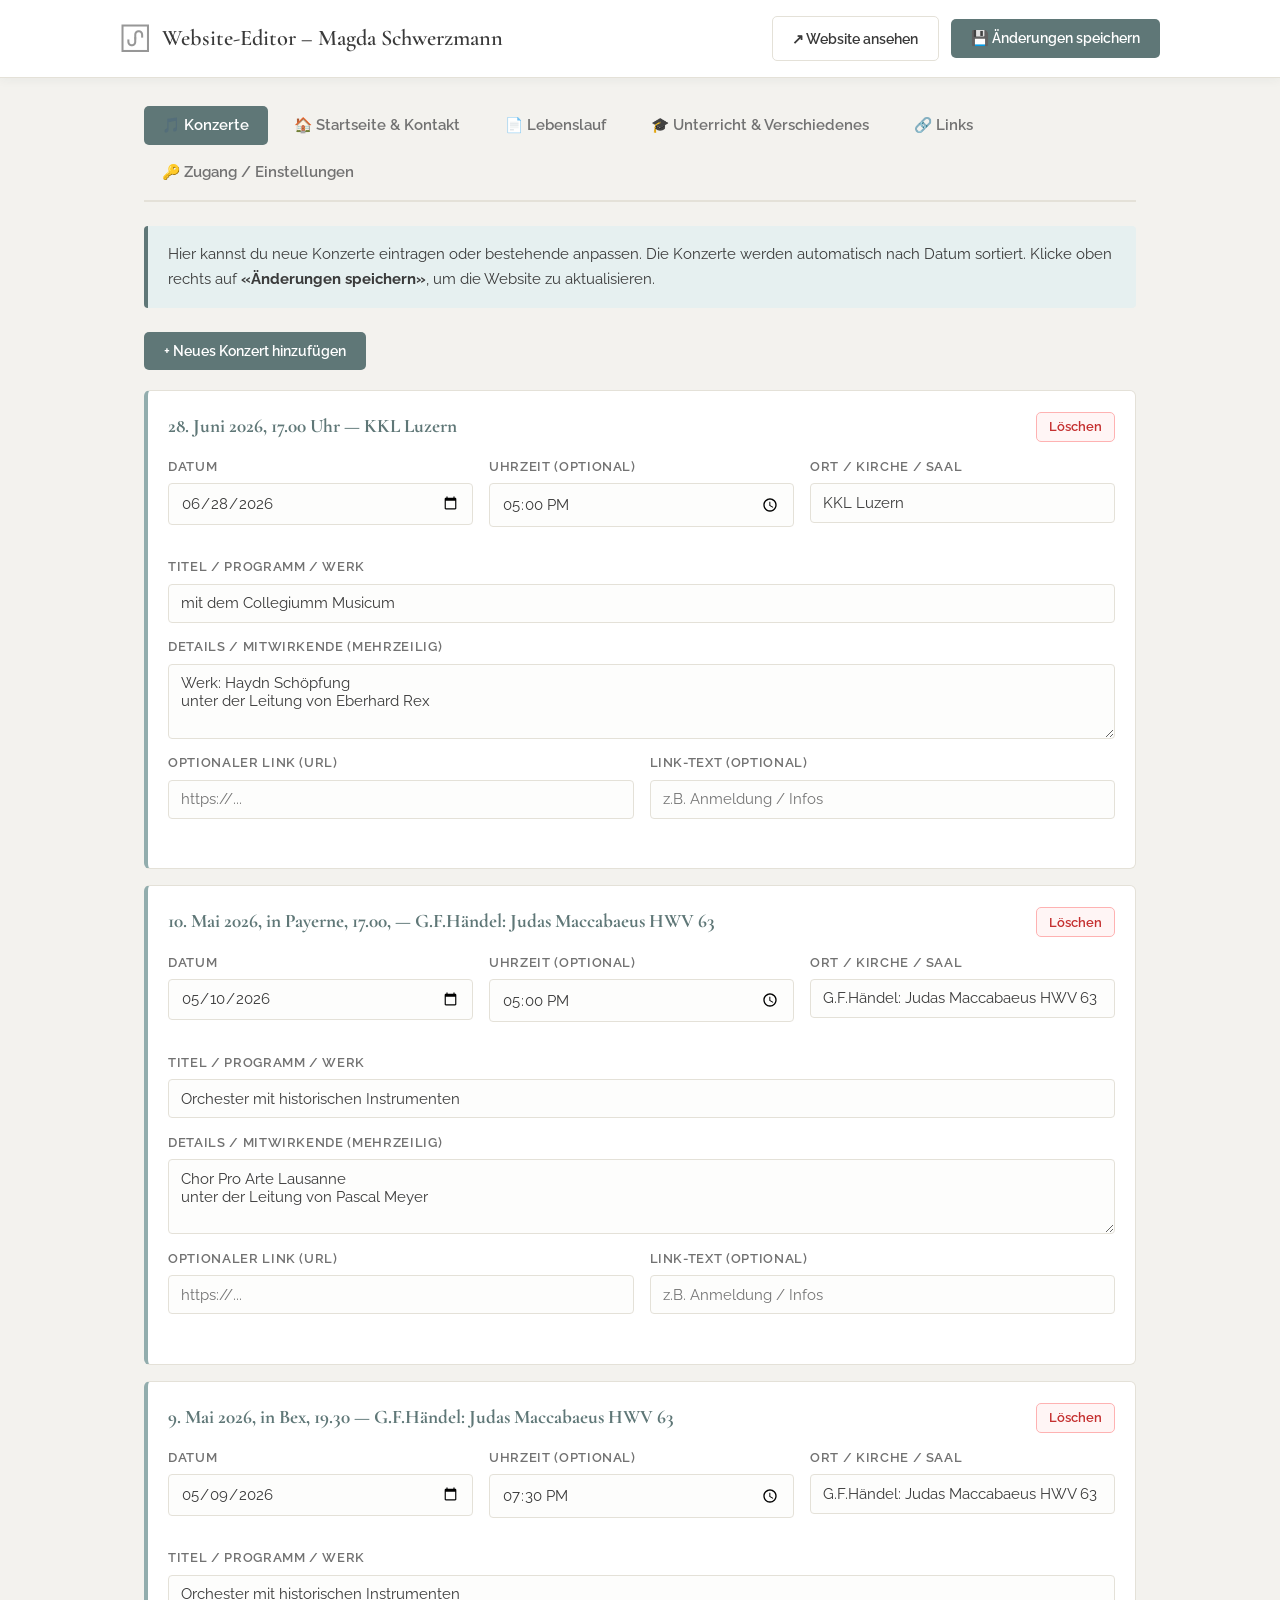
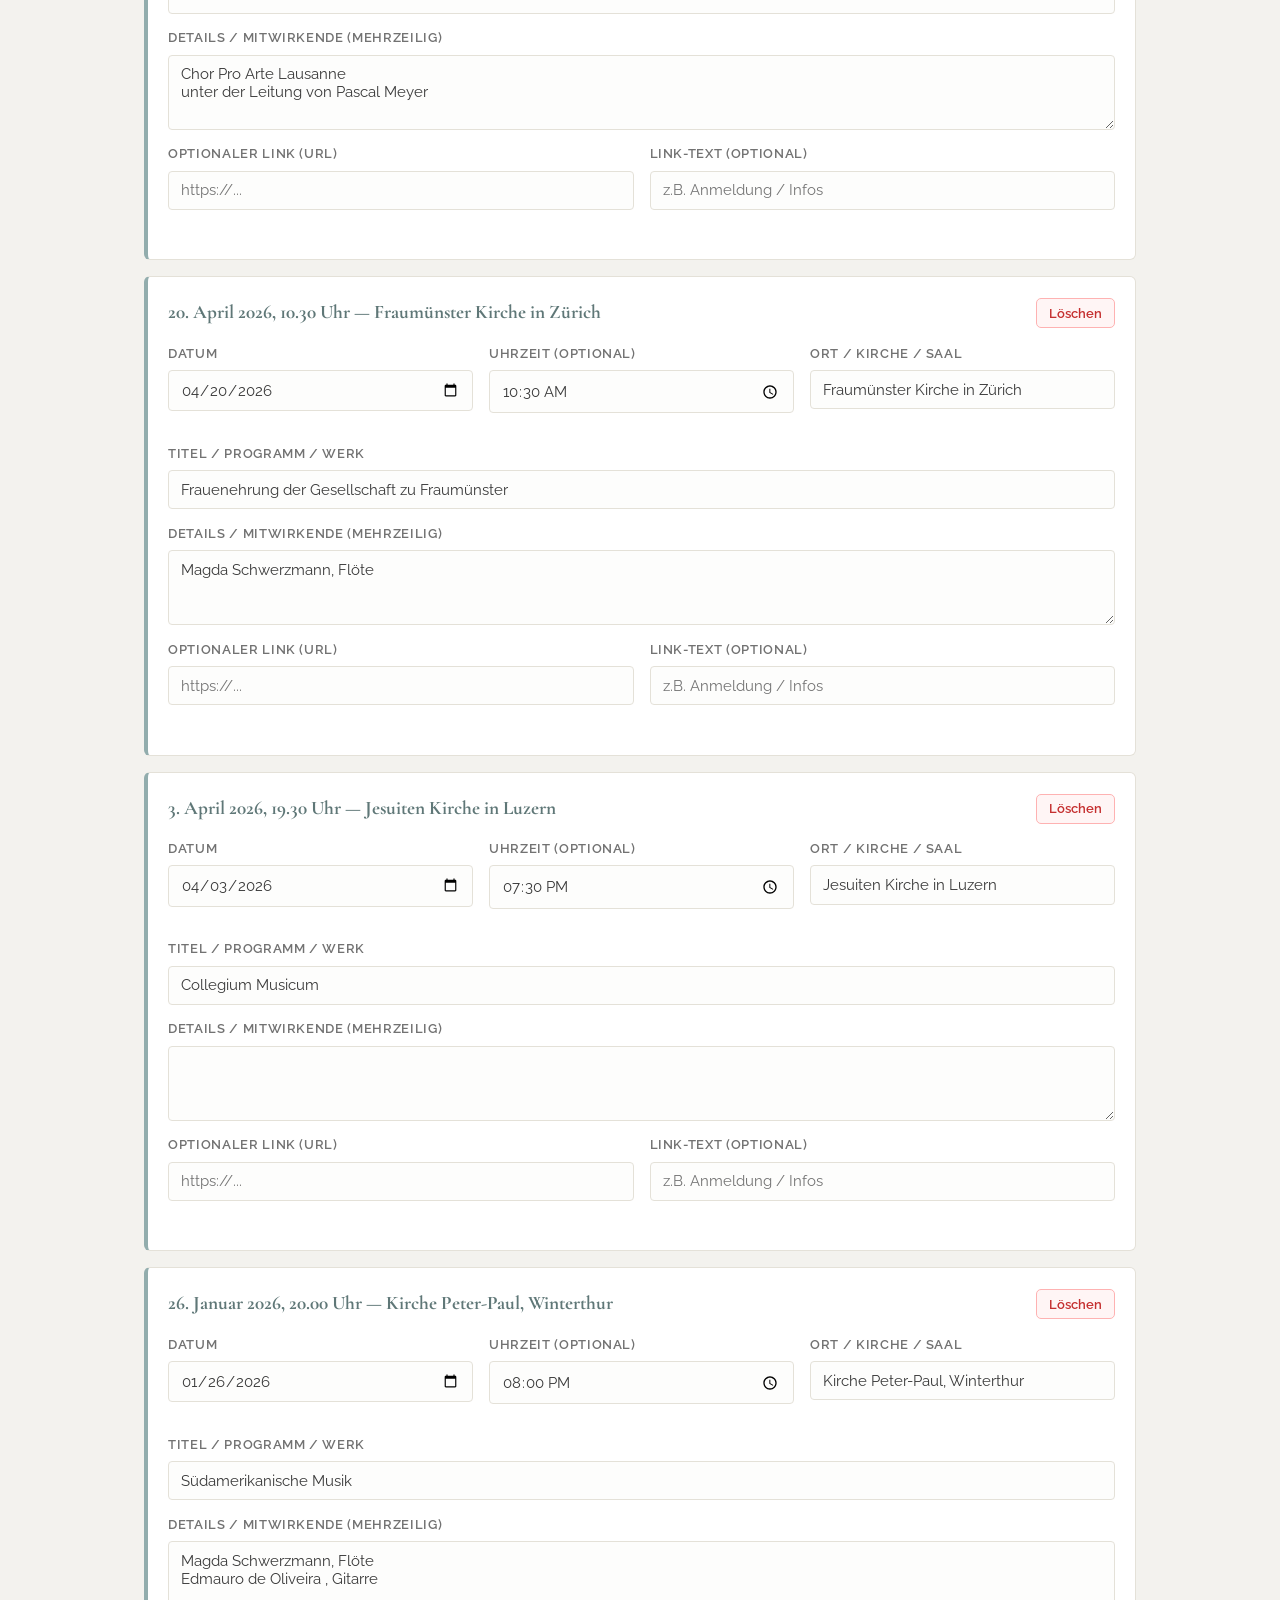
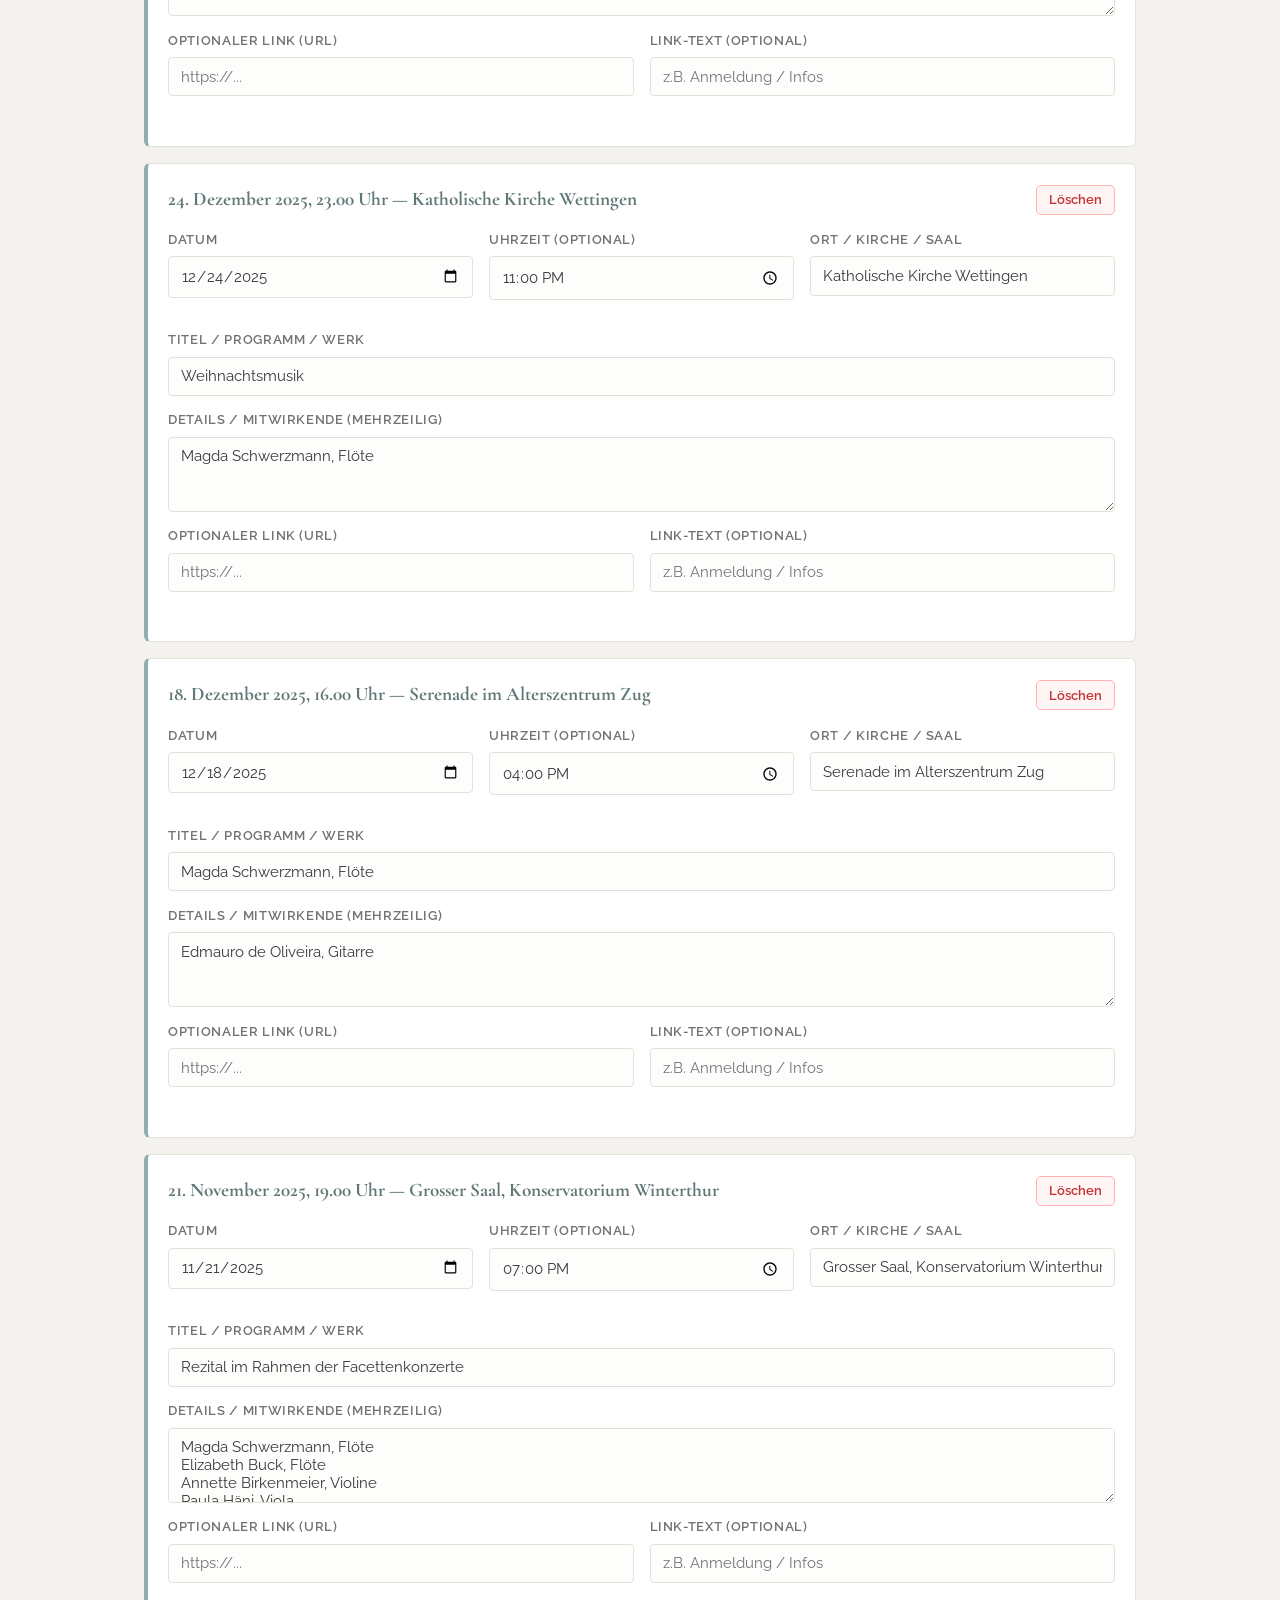
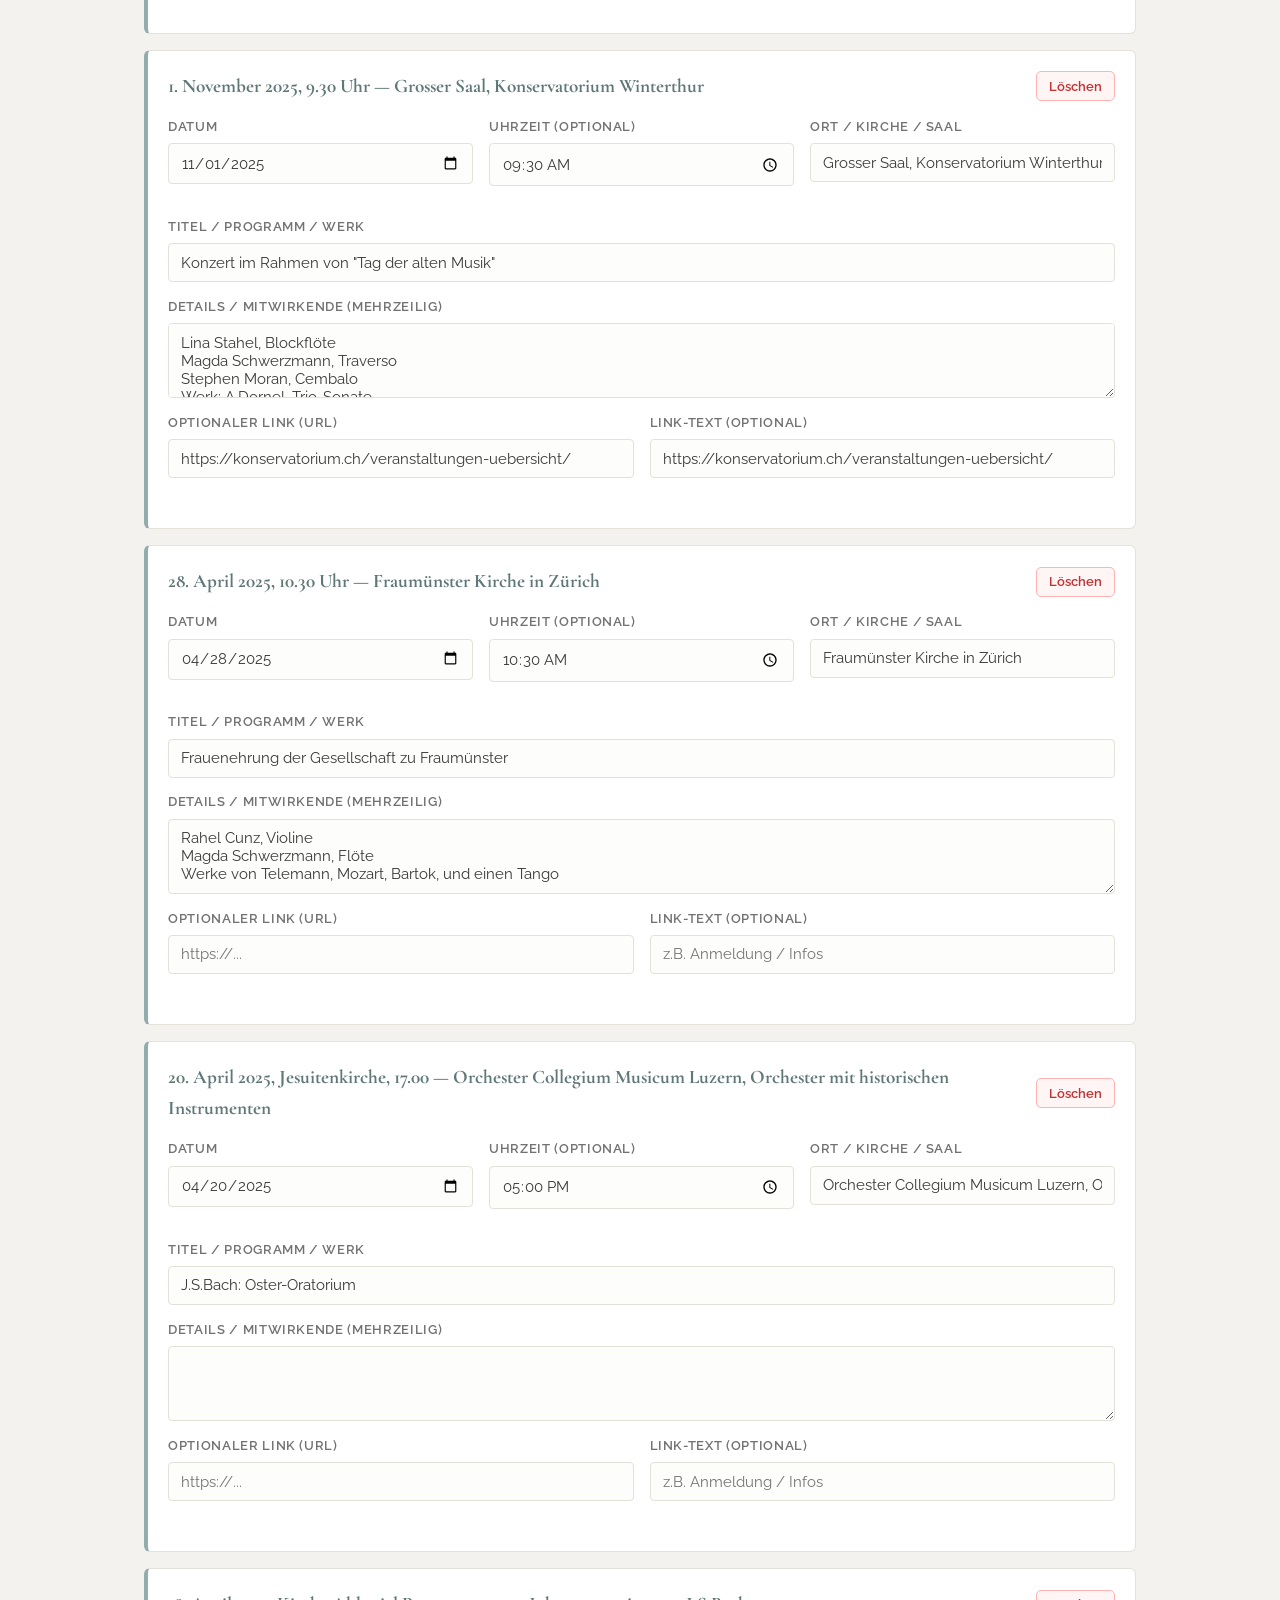
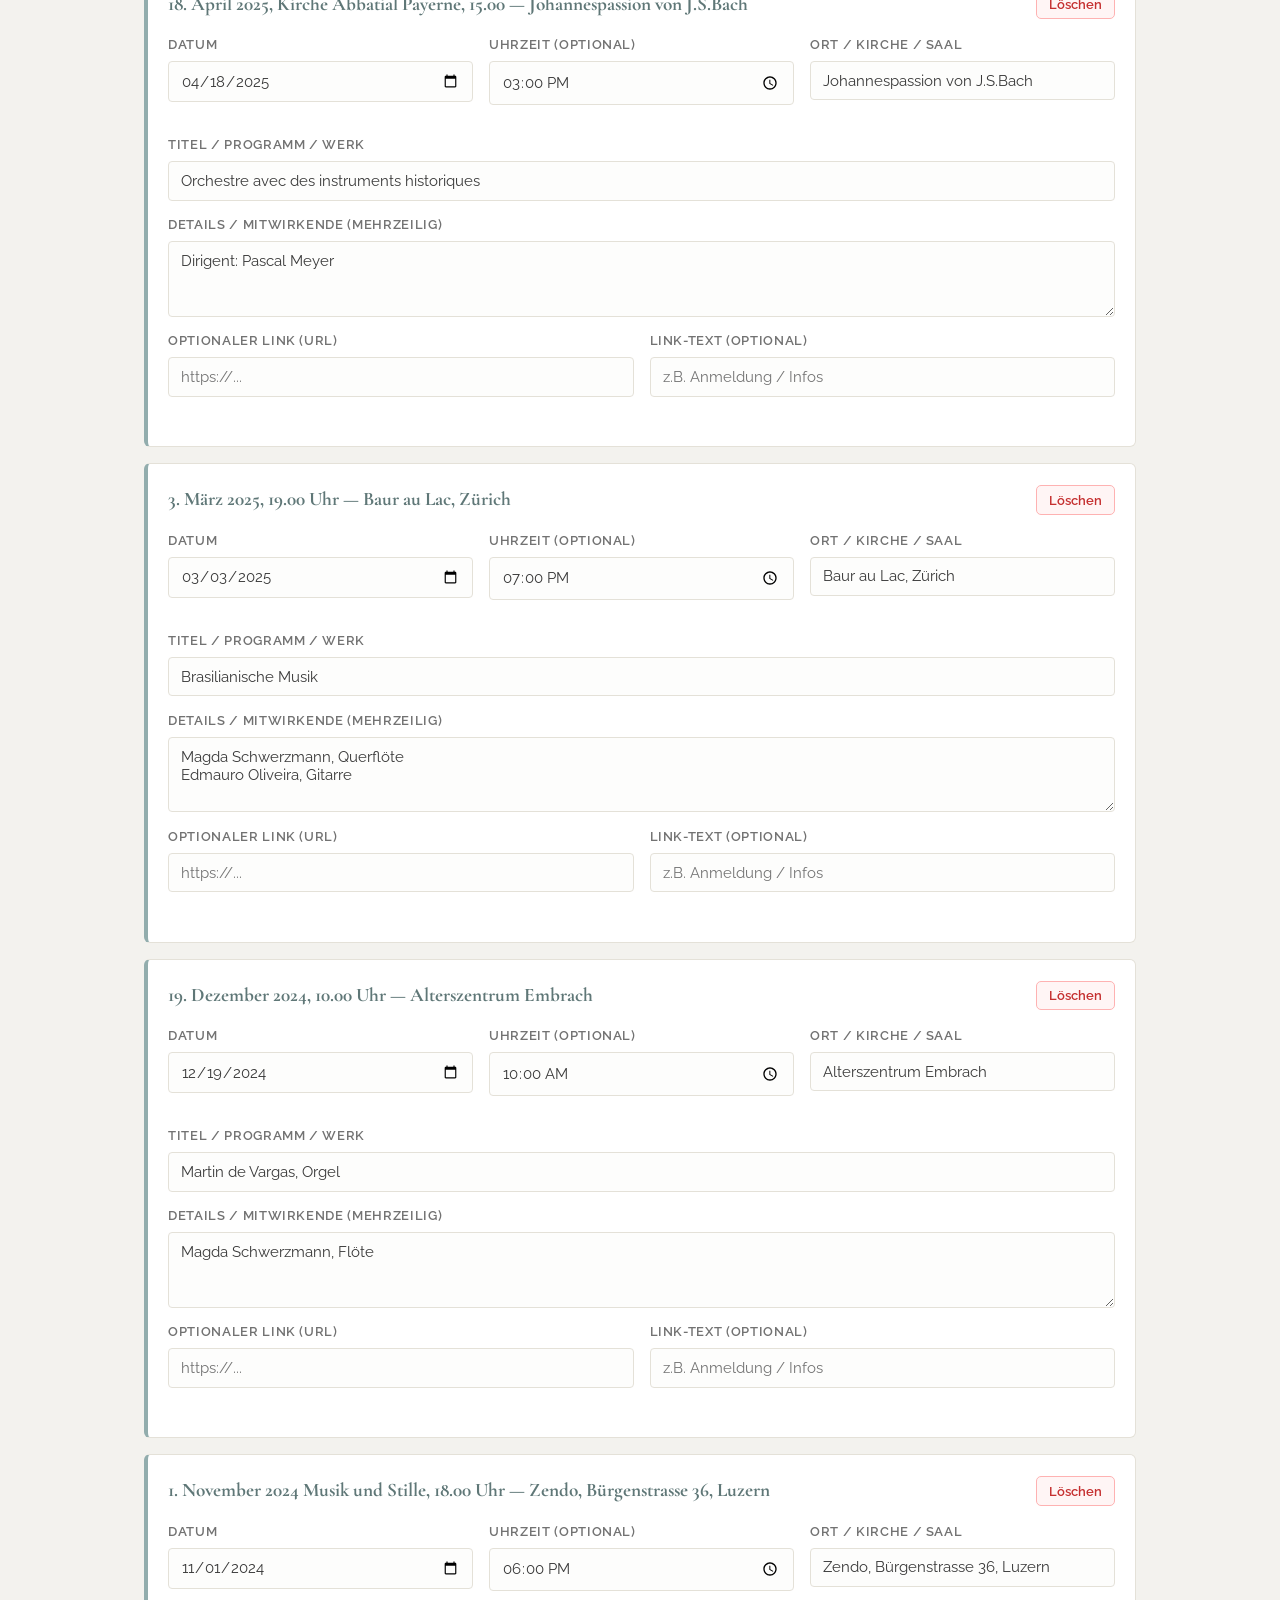
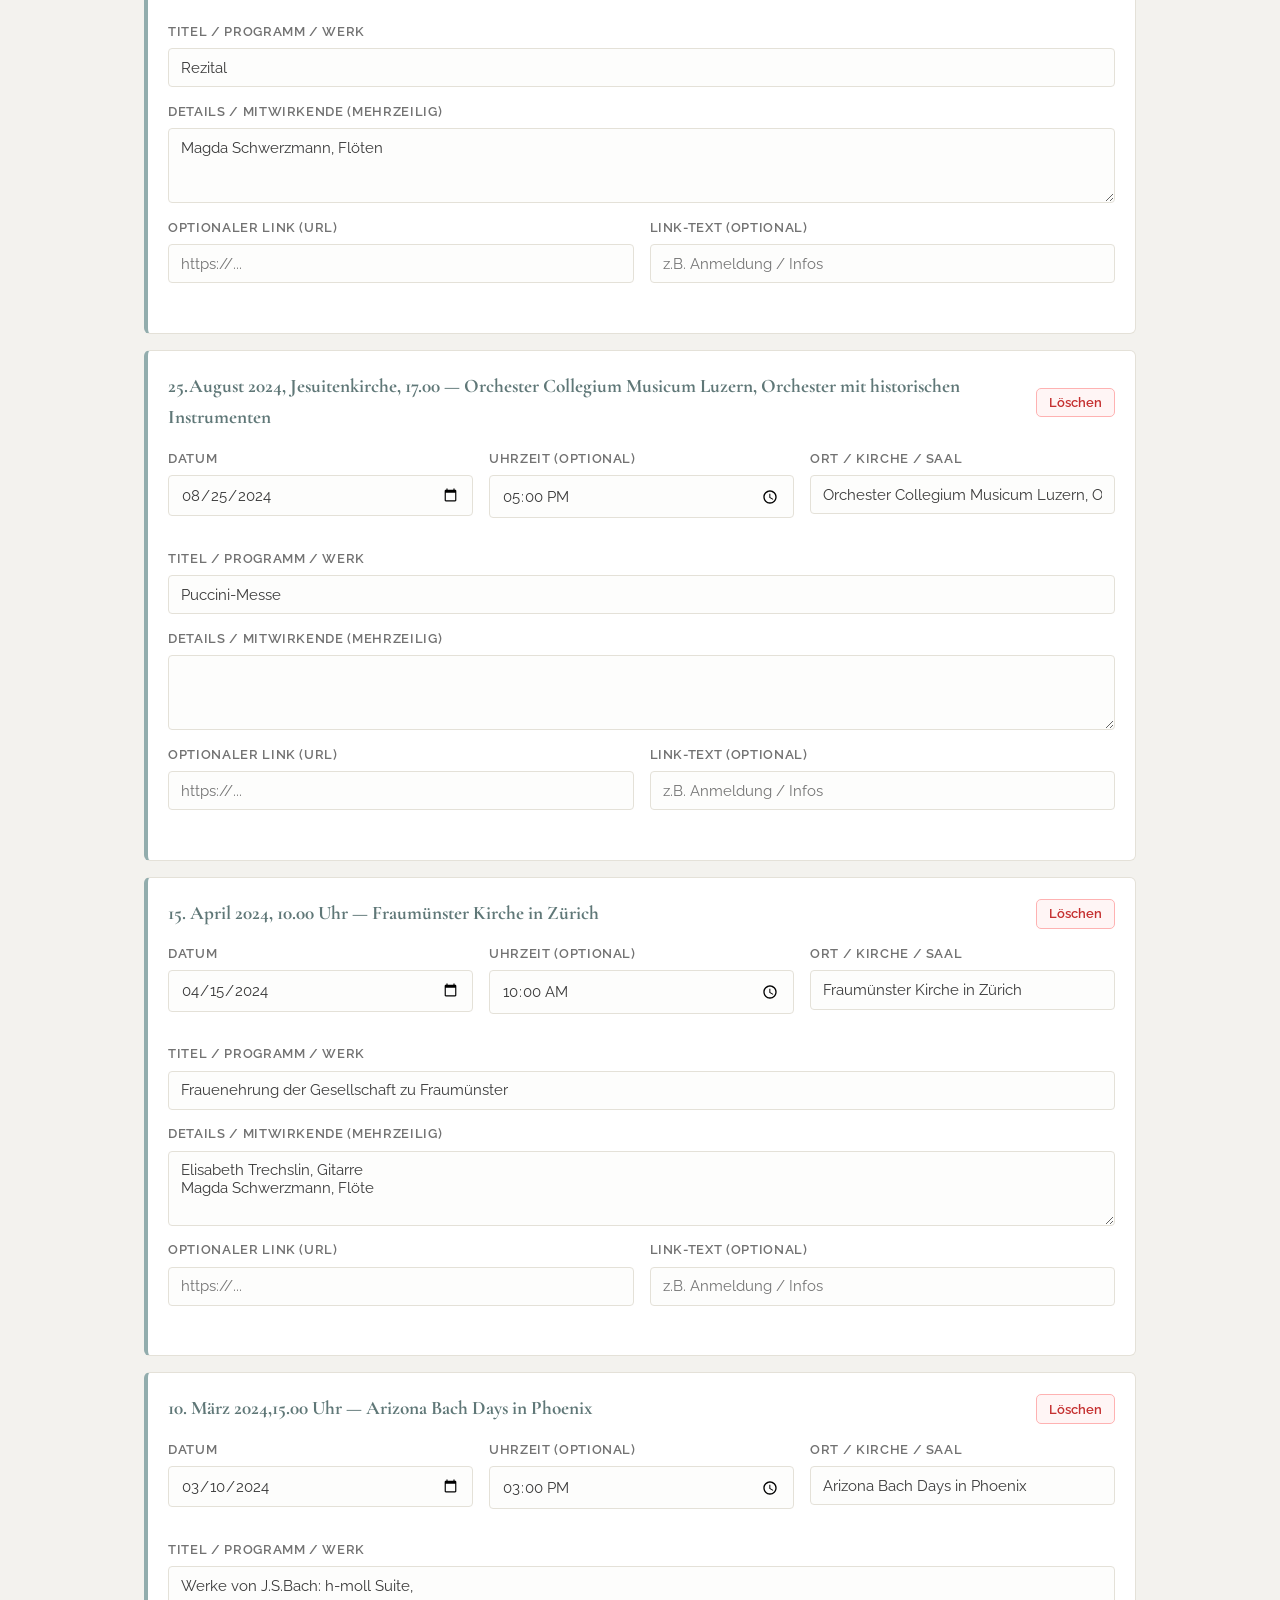
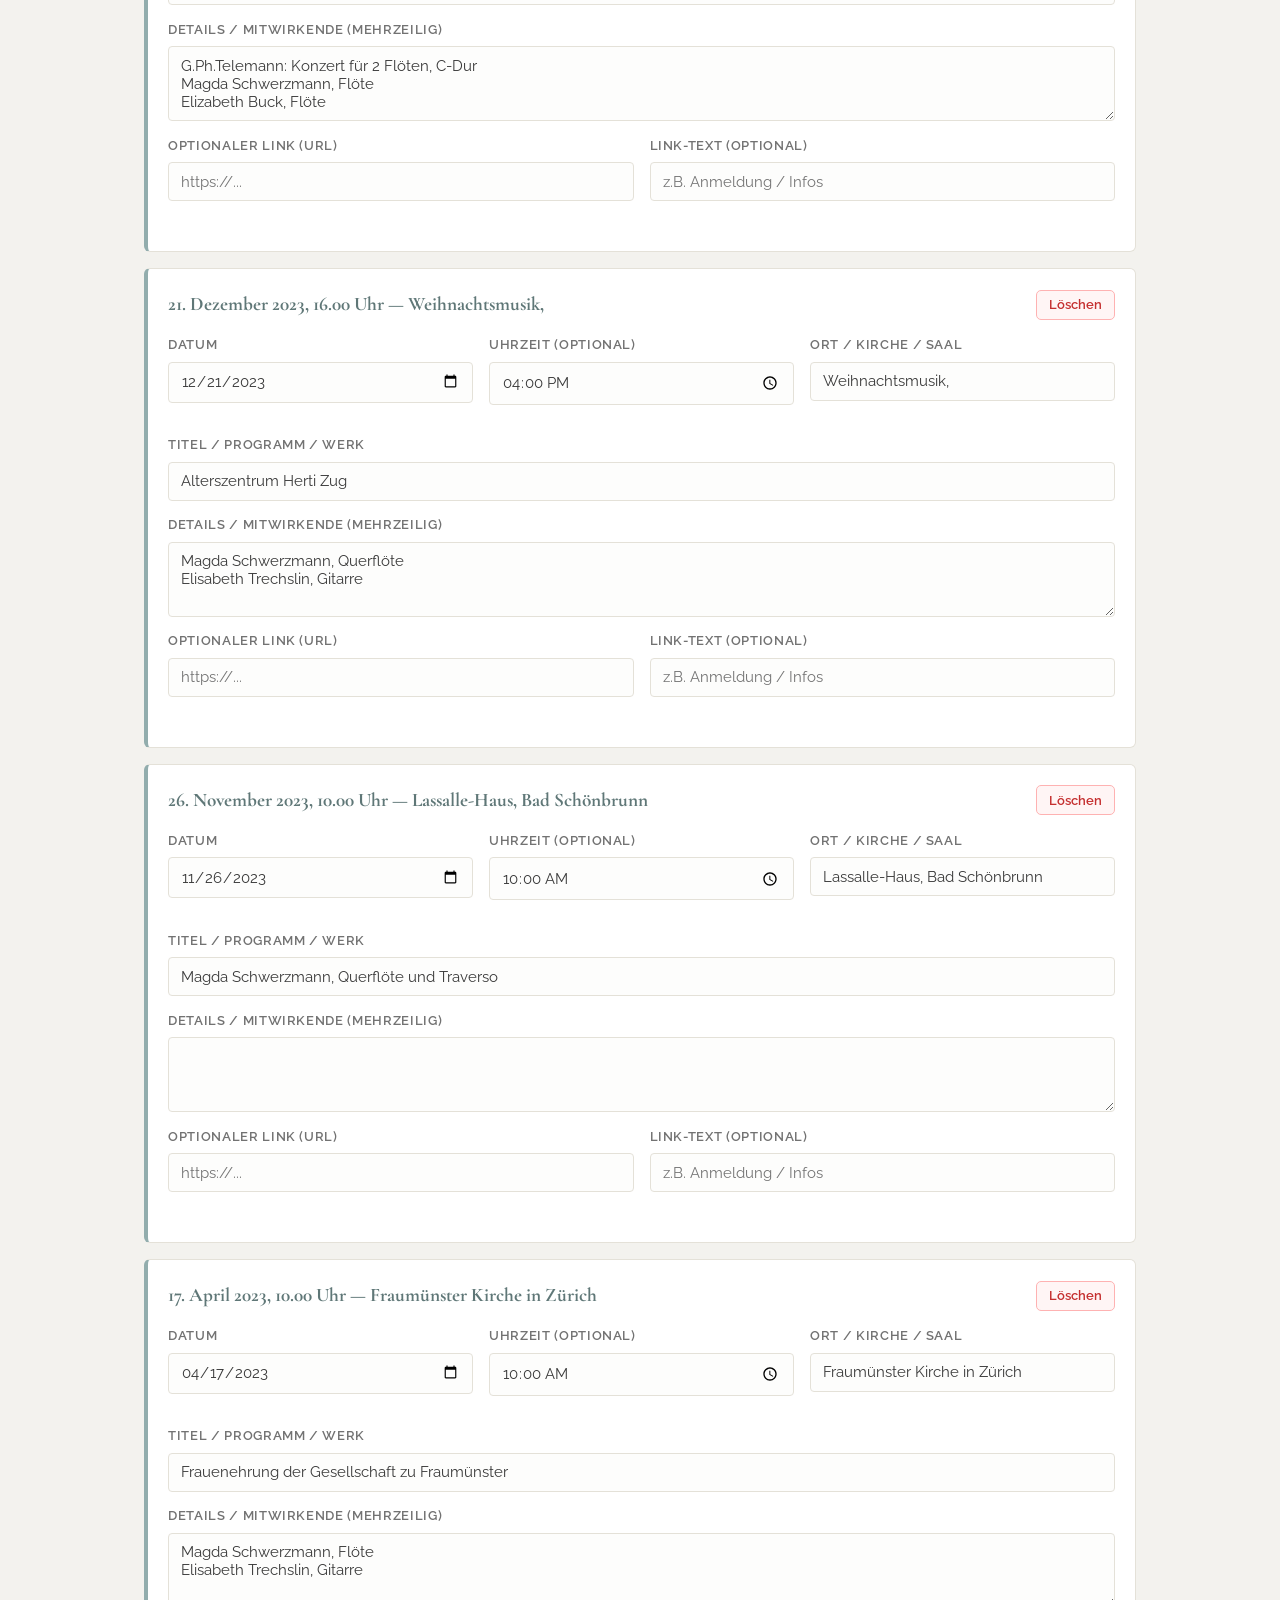
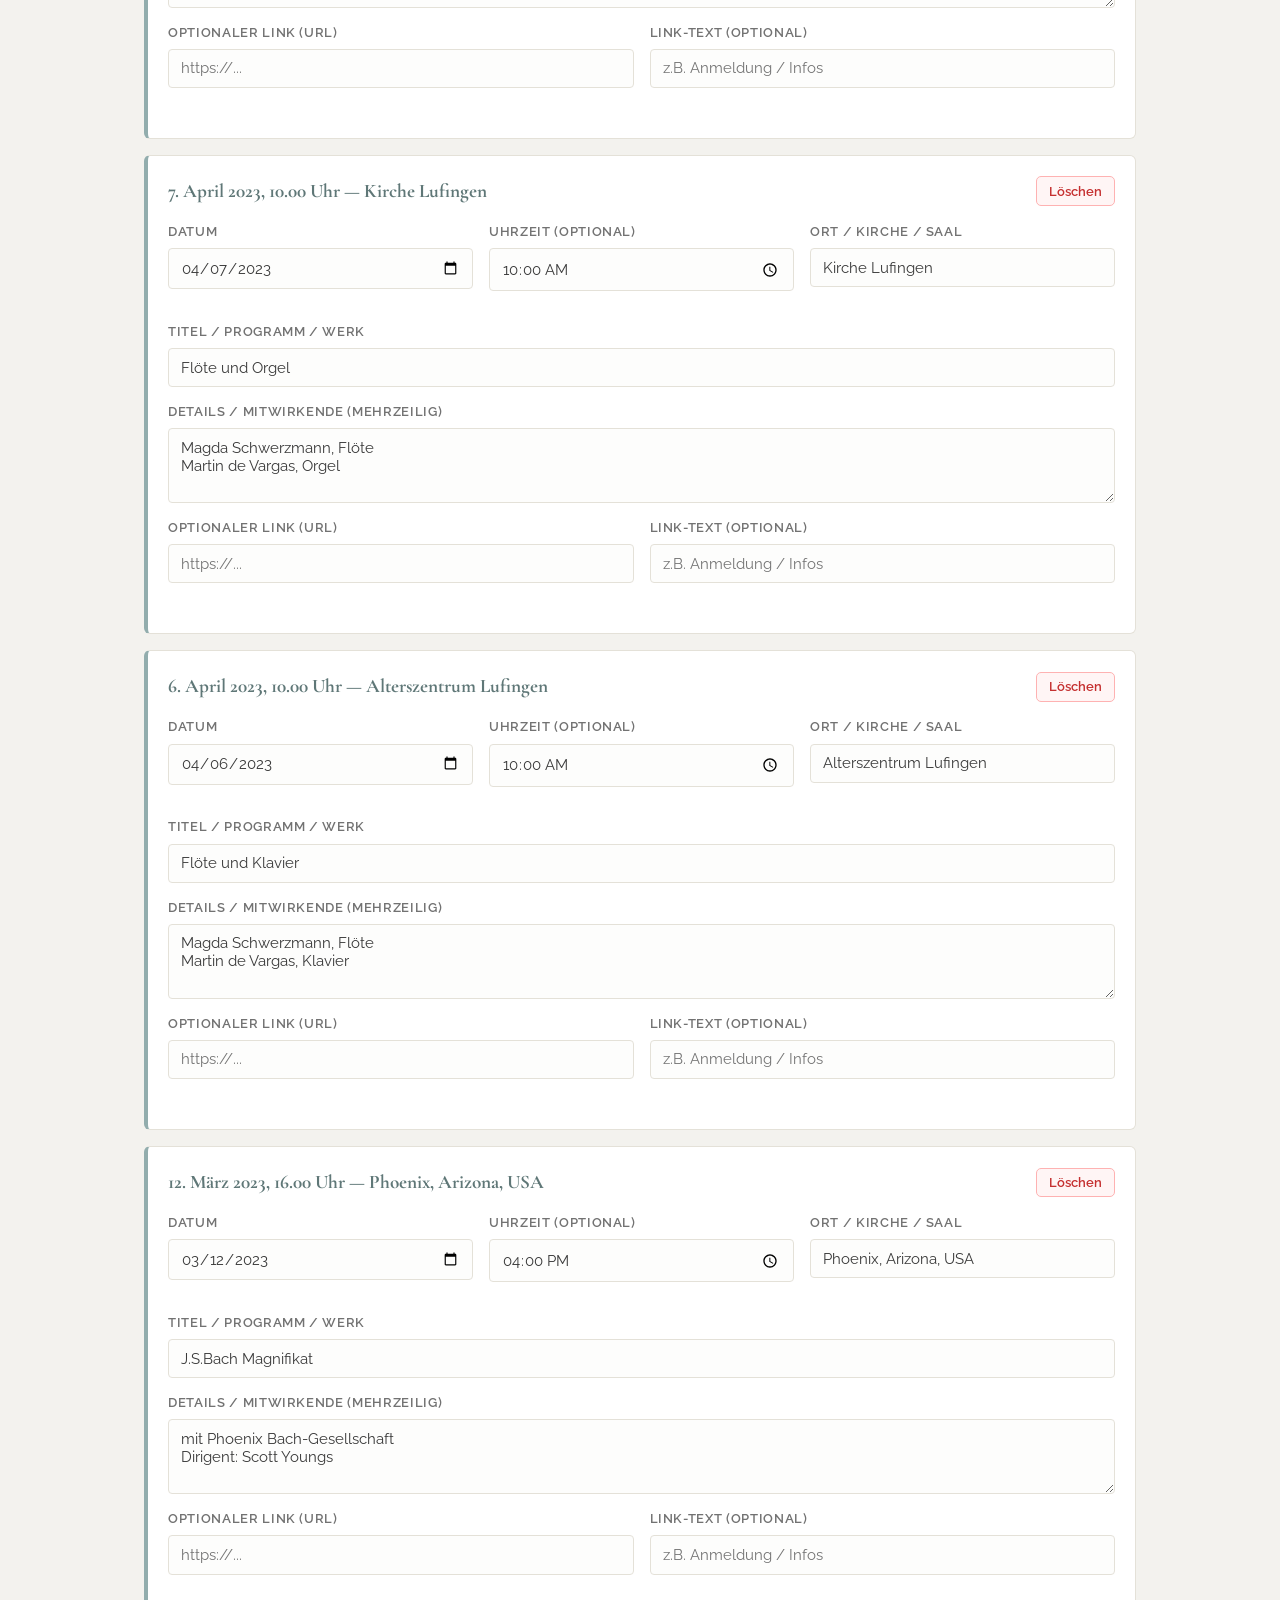
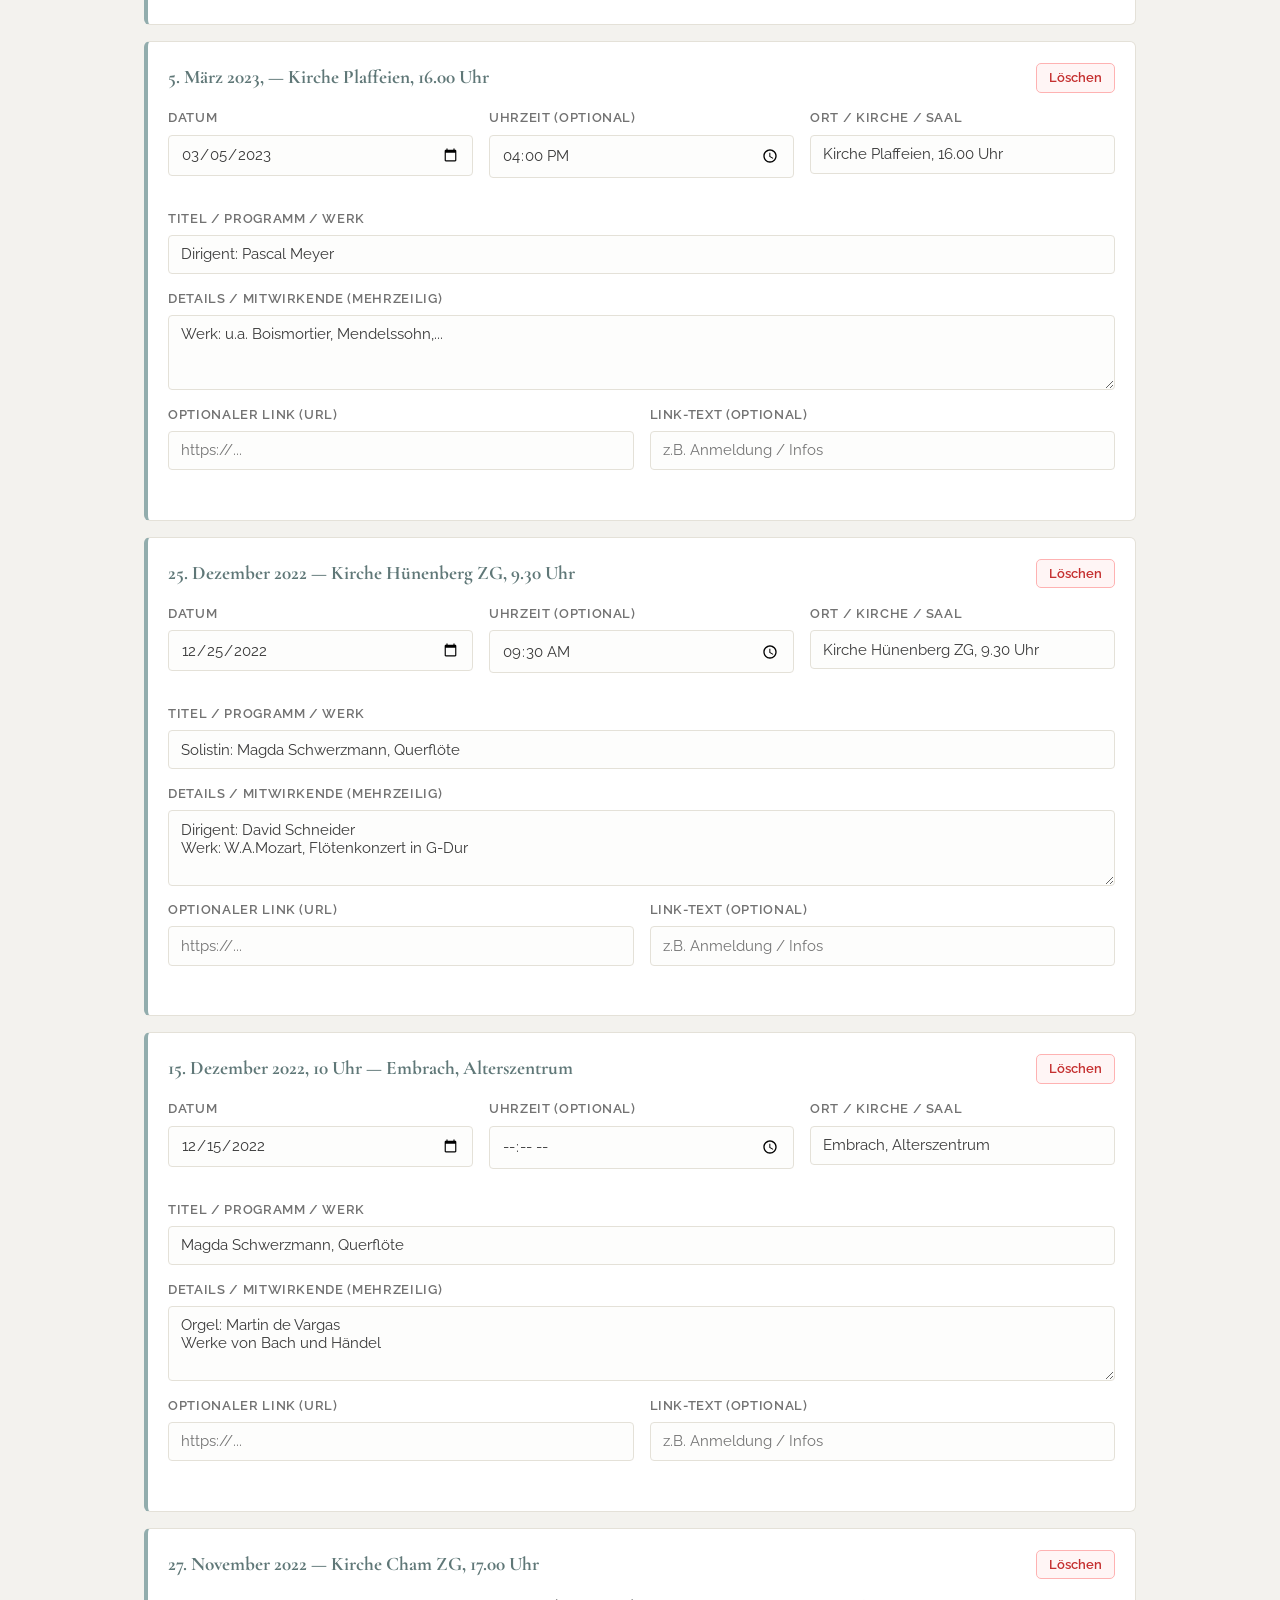
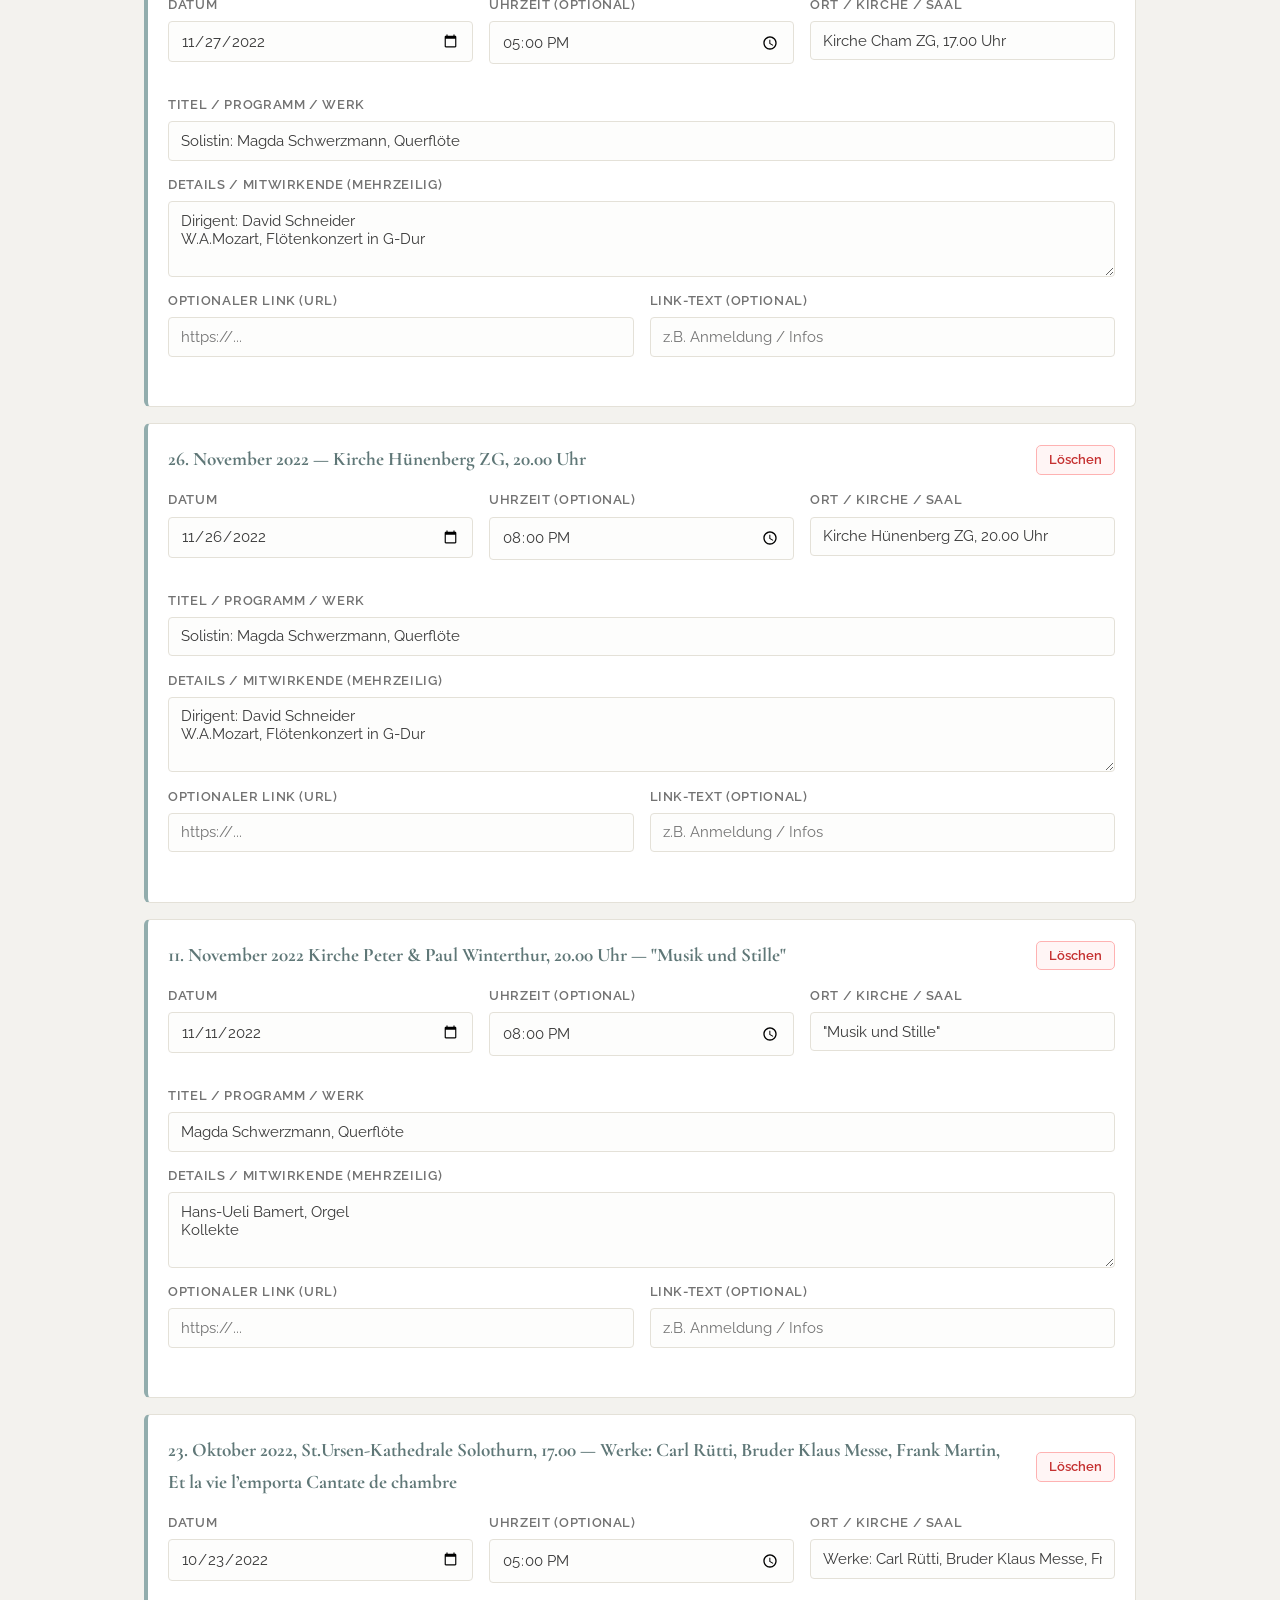
==== commit 300b84ca: "Improve admin editor save and setup messages in clear German" ====
--- a/admin/index.html
+++ b/admin/index.html
@@ -235,7 +235,7 @@
       <button type="button" class="tab-btn" data-tab="lebenslauf">📄 Lebenslauf</button>
       <button type="button" class="tab-btn" data-tab="unterricht">🎓 Unterricht & Verschiedenes</button>
       <button type="button" class="tab-btn" data-tab="links">🔗 Links</button>
-      <button type="button" class="tab-btn" data-tab="settings">☁️ GitHub / Cloud</button>
+      <button type="button" class="tab-btn" data-tab="settings">🔑 Zugang / Einstellungen</button>
     </div>
 
     <!-- TAB 1: KONZERTE -->
@@ -369,18 +369,17 @@
       </div>
     </section>
 
-    <!-- TAB 6: GITHUB / CLOUD SETTINGS -->
+    <!-- TAB 6: SETTINGS -->
     <section id="panel-settings" class="panel">
       <div class="card">
-        <h2>Speicher-Verbindung (Lokal / Raspberry Pi vs. GitHub Pages)</h2>
+        <h2>Zugang zum Speichern einrichten</h2>
         <p style="font-size: 0.95rem; color: var(--text-muted); margin-bottom: 1rem;">
-          Wenn die Website auf deinem Computer oder Raspberry Pi läuft, speichert der Editor direkt ohne Anmeldung.
-          Wenn die Website kostenlos auf <strong>GitHub Pages</strong> gehostet wird, kannst du hier einmalig das GitHub-Repository und einen Token hinterlegen (wird lokal im Browser gespeichert), damit Änderungen direkt auf GitHub gespeichert werden.
+          Damit Änderungen gespeichert werden können, wird einmalig ein persönlicher Zugangsschlüssel in deinem Browser hinterlegt. Am einfachsten klickst du einmal auf deinen persönlichen <strong>Einrichtungs-Link</strong> – danach kannst du jederzeit direkt speichern.
         </p>
         <div class="form-grid">
           <div class="form-group">
-            <label for="ghRepo">GitHub Repository (z.B. gallmann/magda-website)</label>
-            <input type="text" id="ghRepo" placeholder="username/magda-website" />
+            <label for="ghRepo">Repository</label>
+            <input type="text" id="ghRepo" value="gallmann/magda-website" placeholder="gallmann/magda-website" />
           </div>
           <div class="form-group">
             <label for="ghBranch">Branch</label>
@@ -388,11 +387,11 @@
           </div>
         </div>
         <div class="form-group">
-          <label for="ghToken">GitHub Personal Access Token (Fine-grained Token mit Contents: Read & Write)</label>
+          <label for="ghToken">Persönlicher Zugangsschlüssel (GitHub Token)</label>
           <input type="password" id="ghToken" placeholder="github_pat_..." />
         </div>
         <div style="display: flex; flex-wrap: wrap; gap: 0.75rem; margin-top: 0.5rem;">
-          <button type="button" id="saveGhSettingsBtn" class="btn btn-secondary">GitHub-Zugangsdaten im Browser merken</button>
+          <button type="button" id="saveGhSettingsBtn" class="btn btn-secondary">Zugangsdaten im Browser merken</button>
           <button type="button" id="copyMagicLinkBtn" class="btn btn-secondary">🔗 Einrichtungs-Link für Magda kopieren</button>
           <button type="button" id="downloadJsonBtn" class="btn btn-secondary">⬇ Backup (content.json) herunterladen</button>
         </div>
@@ -765,16 +764,16 @@
 
     function loadGhSettings() {
       checkMagicSetupHash();
-      document.getElementById('ghRepo').value = localStorage.getItem('magda_gh_repo') || '';
+      document.getElementById('ghRepo').value = localStorage.getItem('magda_gh_repo') || 'gallmann/magda-website';
       document.getElementById('ghBranch').value = localStorage.getItem('magda_gh_branch') || 'main';
       document.getElementById('ghToken').value = localStorage.getItem('magda_gh_token') || '';
     }
 
     document.getElementById('saveGhSettingsBtn').addEventListener('click', () => {
-      localStorage.setItem('magda_gh_repo', document.getElementById('ghRepo').value.trim());
+      localStorage.setItem('magda_gh_repo', document.getElementById('ghRepo').value.trim() || 'gallmann/magda-website');
       localStorage.setItem('magda_gh_branch', document.getElementById('ghBranch').value.trim() || 'main');
       localStorage.setItem('magda_gh_token', document.getElementById('ghToken').value.trim());
-      showToast('GitHub-Einstellungen im Browser gespeichert.');
+      showToast('✓ Zugangsdaten im Browser gespeichert.');
     });
 
     document.getElementById('copyMagicLinkBtn').addEventListener('click', async () => {
@@ -821,26 +820,29 @@
       saveBtn.textContent = '⏳ Speichert...';
 
       try {
-        // 1. Try local server endpoint (/api/save)
-        const localRes = await fetch('../api/save', {
-          method: 'POST',
-          headers: { 'Content-Type': 'application/json' },
-          body: JSON.stringify(siteData, null, 2)
-        }).catch(() => null);
-
-        if (localRes && localRes.ok) {
-          renderConcerts();
-          showToast('✓ Gespeichert & alle Seiten aktualisiert!');
-          return;
+        // 1. Try local server endpoint (/api/save) when running locally
+        const isLocal = ['localhost', '127.0.0.1'].includes(window.location.hostname);
+        if (isLocal) {
+          const localRes = await fetch('../api/save', {
+            method: 'POST',
+            headers: { 'Content-Type': 'application/json' },
+            body: JSON.stringify(siteData, null, 2)
+          }).catch(() => null);
+
+          if (localRes && localRes.ok) {
+            renderConcerts();
+            showToast('✓ Gespeichert & alle Seiten aktualisiert!');
+            return;
+          }
         }
 
-        // 2. Otherwise try GitHub REST API if configured
-        const repo = localStorage.getItem('magda_gh_repo');
+        // 2. Save via GitHub REST API
+        const repo = localStorage.getItem('magda_gh_repo') || 'gallmann/magda-website';
         const branch = localStorage.getItem('magda_gh_branch') || 'main';
         const token = localStorage.getItem('magda_gh_token');
 
-        if (!repo || !token) {
-          showToast('Bitte im Reiter «GitHub / Cloud» ein Token hinterlegen oder den lokalen Server nutzen.', true);
+        if (!token) {
+          showToast('Speichern noch nicht eingerichtet: Bitte öffne einmalig deinen persönlichen Einrichtungs-Link (oder hinterlege den Zugangsschlüssel unter «🔑 Zugang / Einstellungen»).', true);
           return;
         }
 
@@ -848,7 +850,7 @@
         const getFile = await fetch(`${apiUrl}?ref=${branch}`, {
           headers: { Authorization: `Bearer ${token}`, Accept: 'application/vnd.github+json' }
         });
-        if (!getFile.ok) throw new Error('GitHub-Zugriff fehlgeschlagen: ' + getFile.status);
+        if (!getFile.ok) throw new Error('Zugriff fehlgeschlagen (' + getFile.status + ')');
         const fileMeta = await getFile.json();
 
         const contentBase64 = btoa(unescape(encodeURIComponent(JSON.stringify(siteData, null, 2))));
@@ -867,9 +869,9 @@
           })
         });
 
-        if (!putRes.ok) throw new Error('GitHub Commit fehlgeschlagen: ' + putRes.status);
+        if (!putRes.ok) throw new Error('Speichern fehlgeschlagen (' + putRes.status + ')');
         renderConcerts();
-        showToast('✓ Direkt auf GitHub gespeichert! Die Website aktualisiert sich in ca. 20 Sekunden.');
+        showToast('✓ Gespeichert! Die Änderungen sind in ca. 30 Sekunden auf der Website sichtbar.');
       } catch (err) {
         showToast('Fehler beim Speichern: ' + err.message, true);
       } finally {
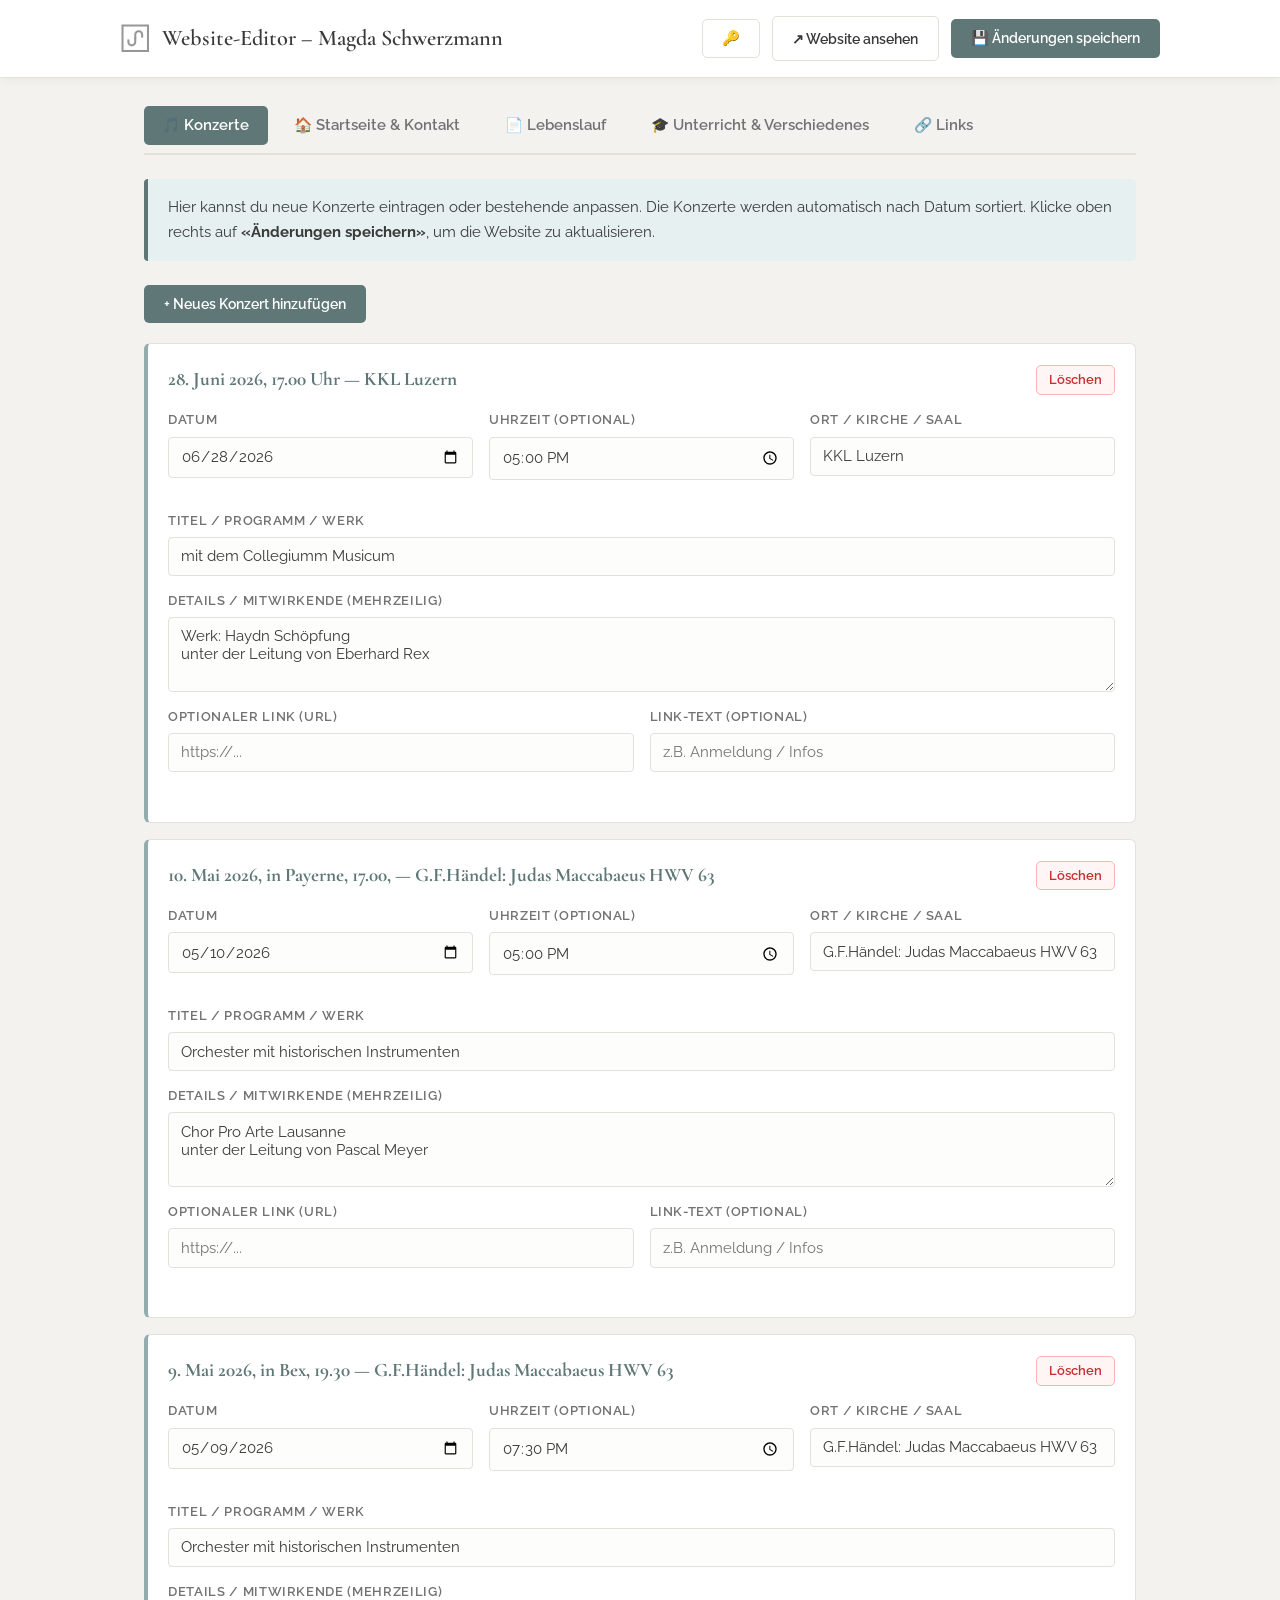
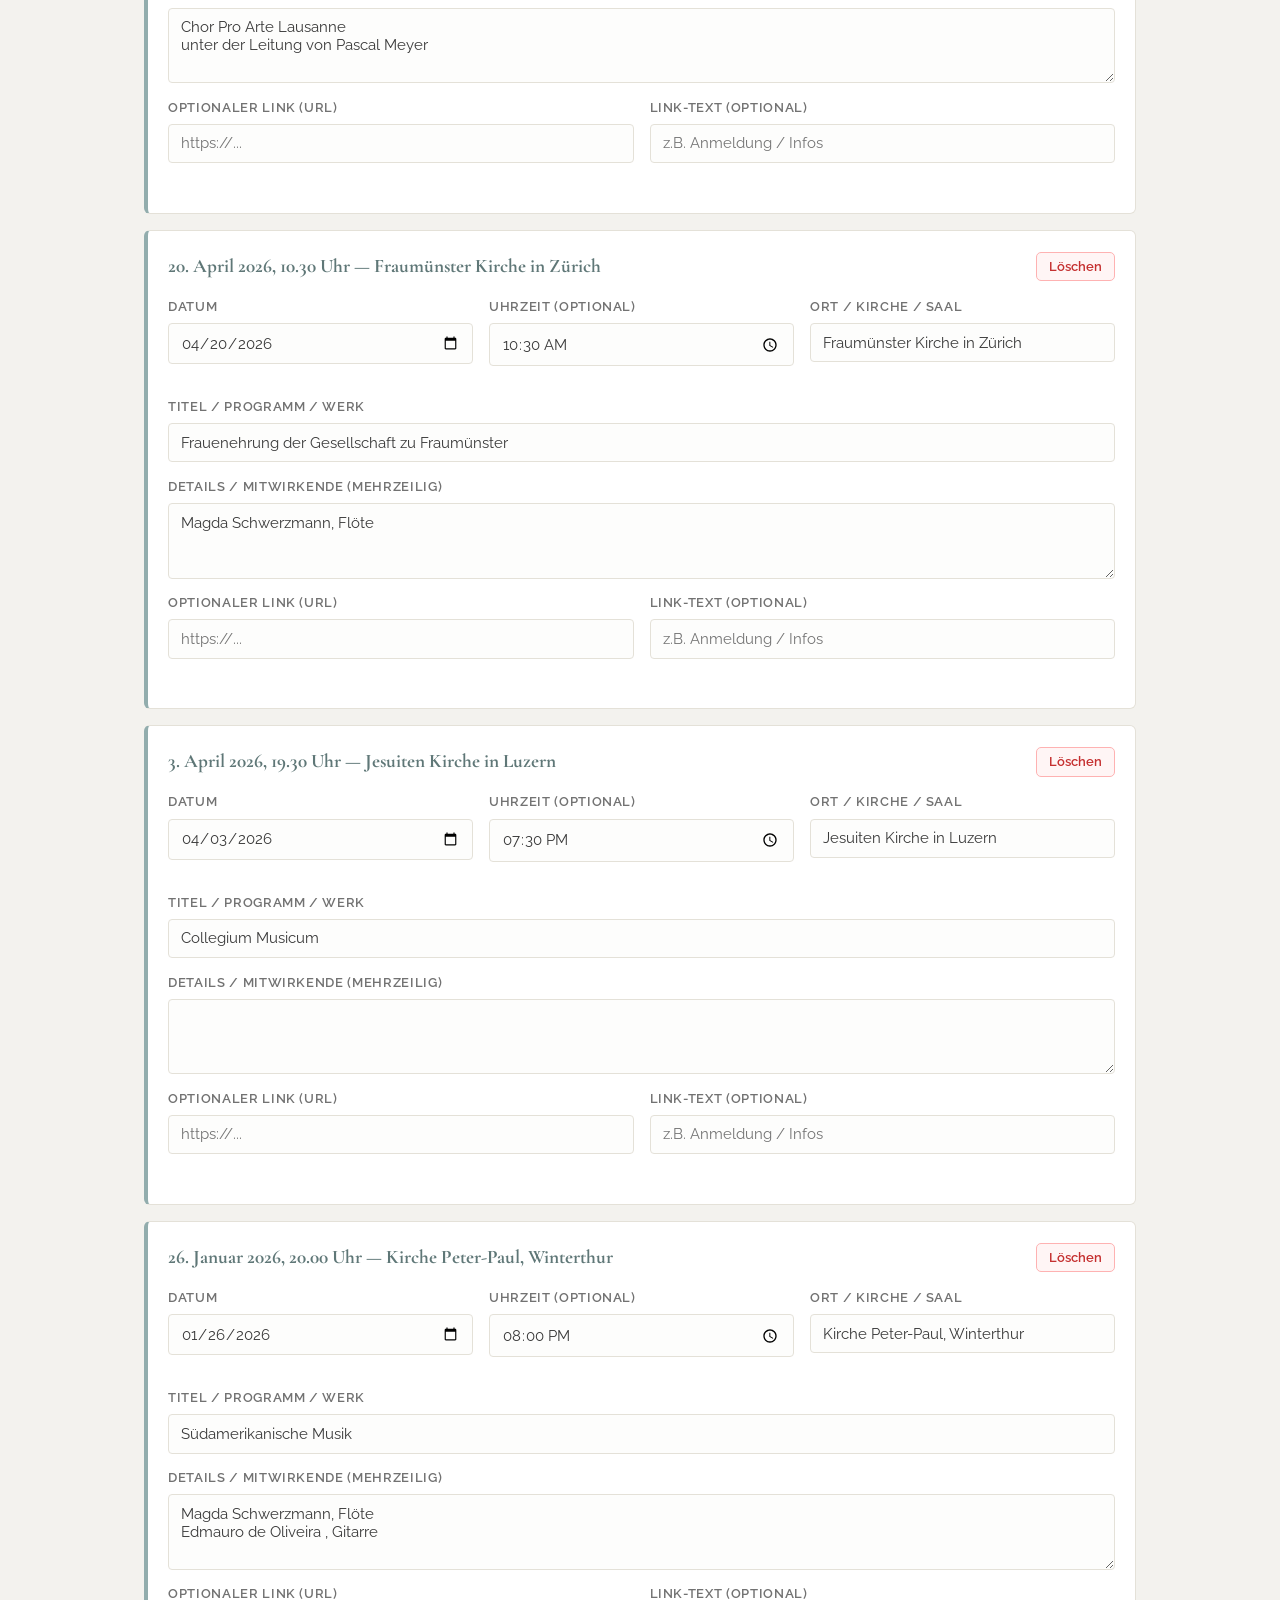
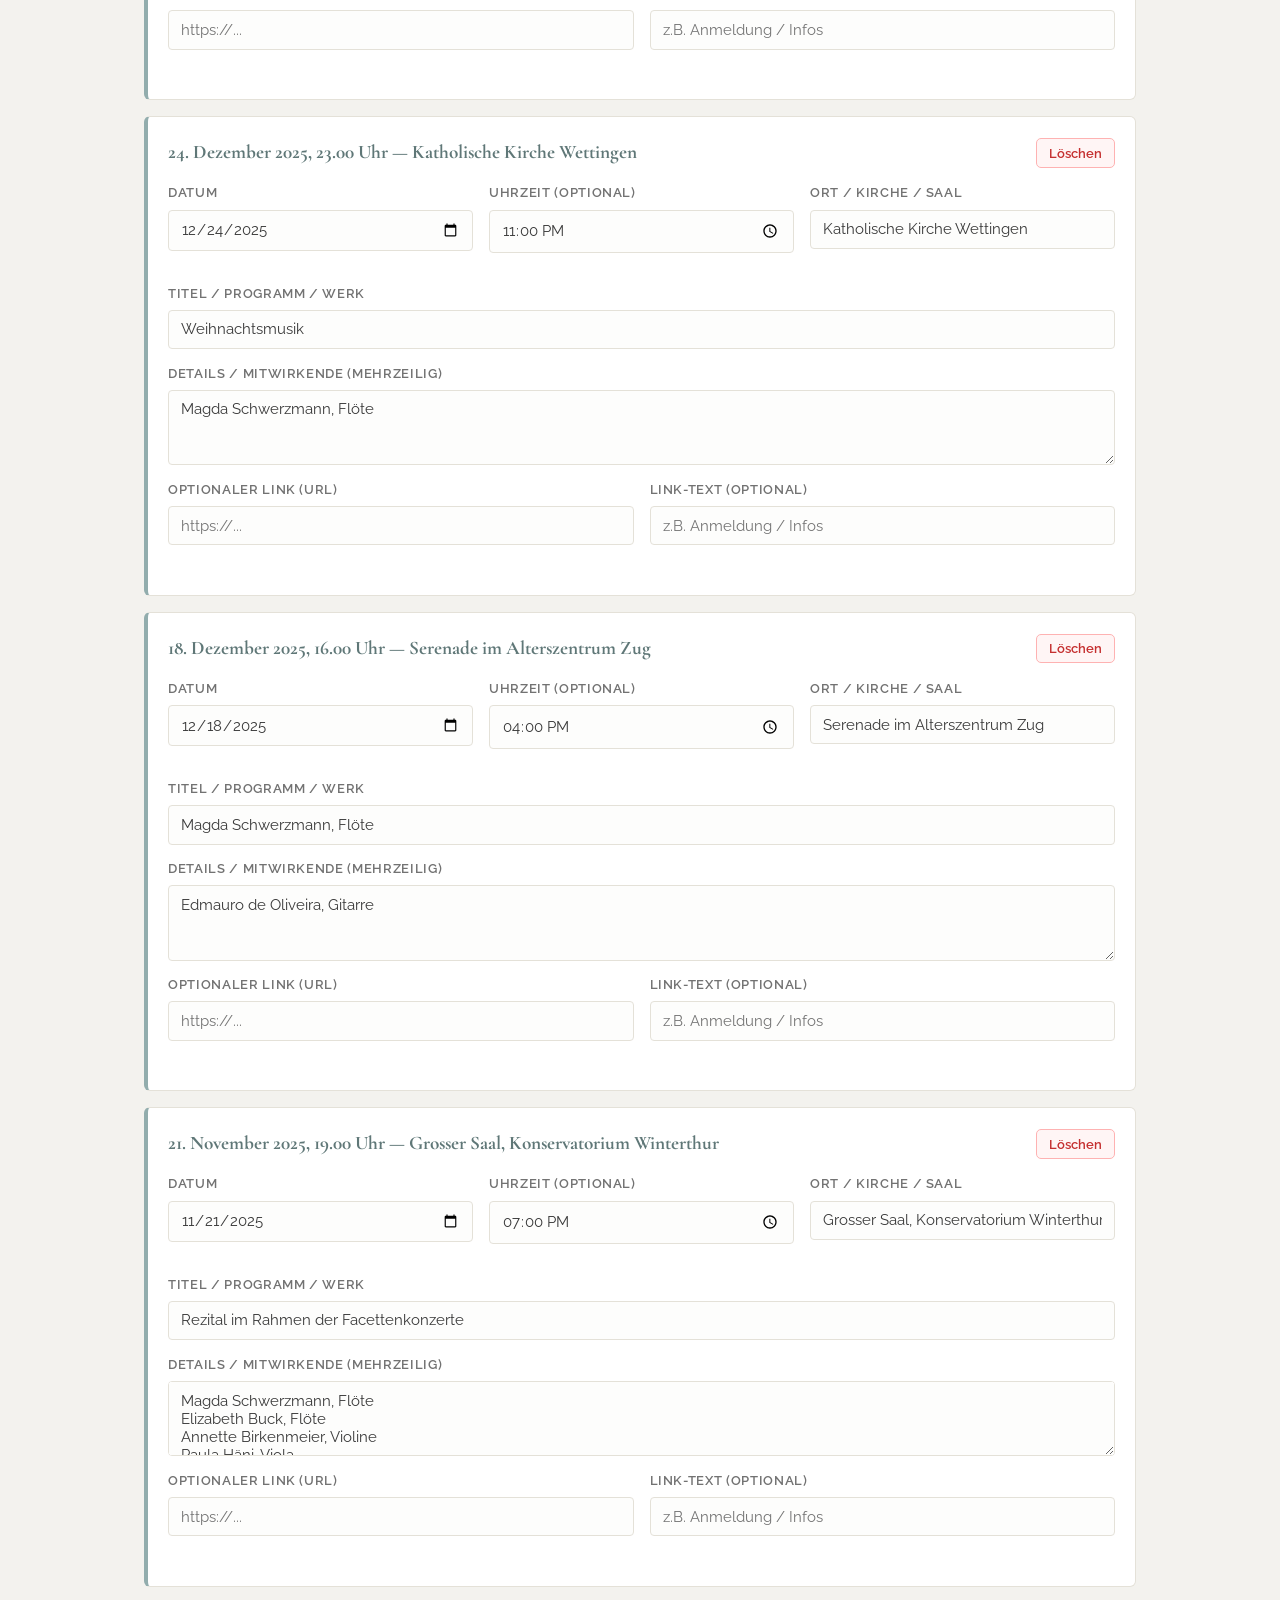
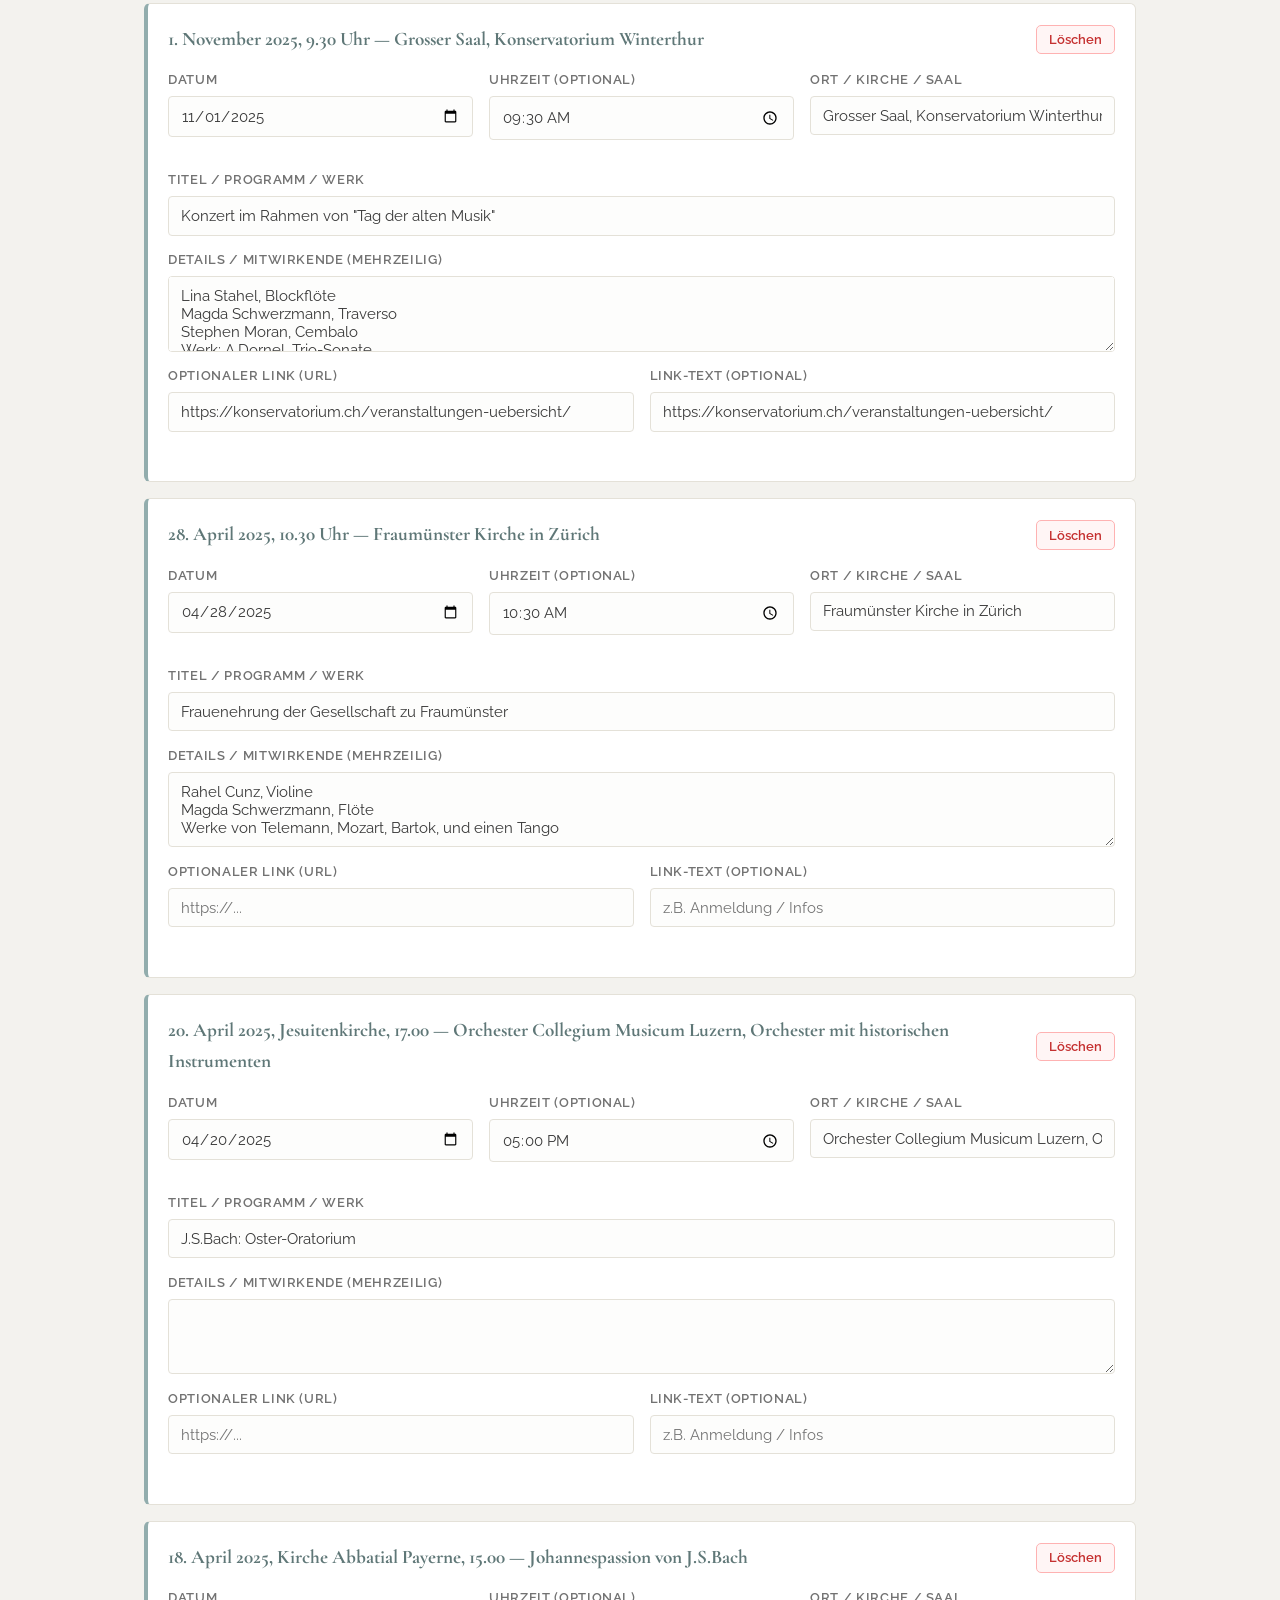
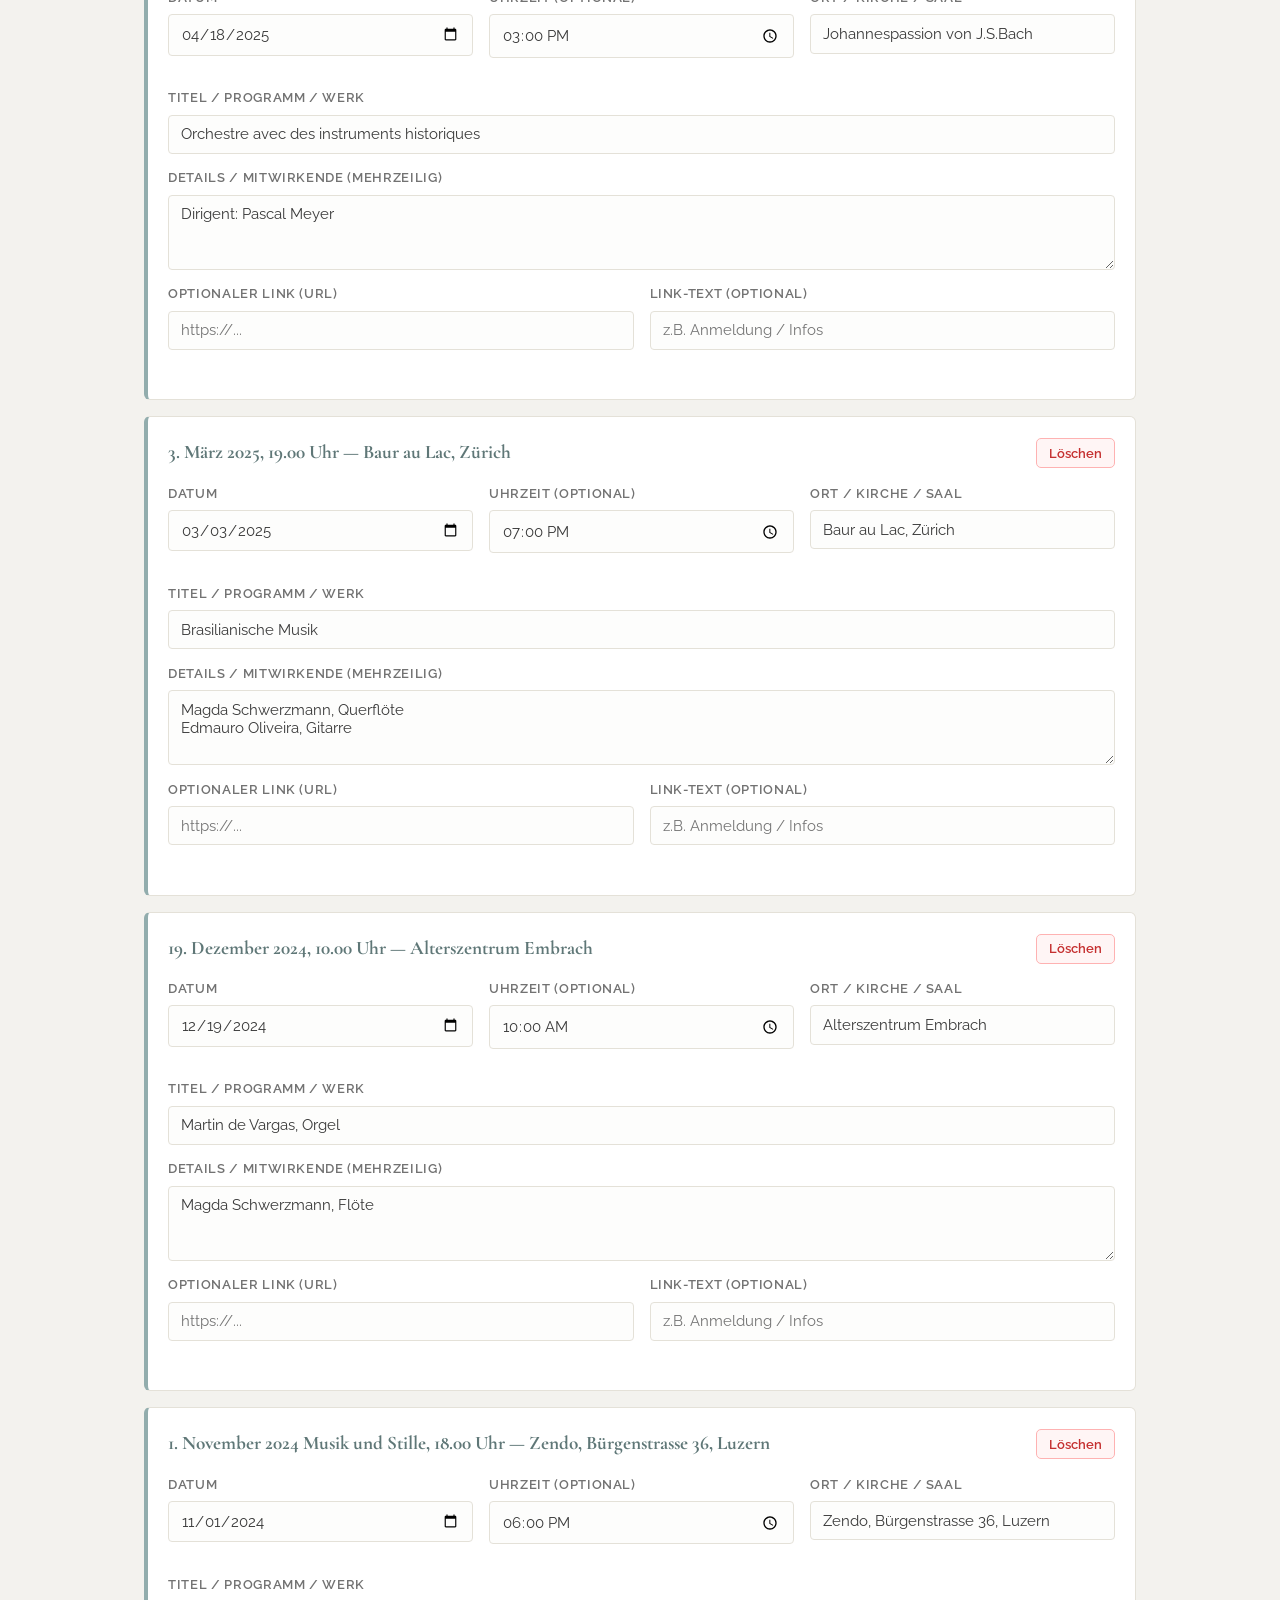
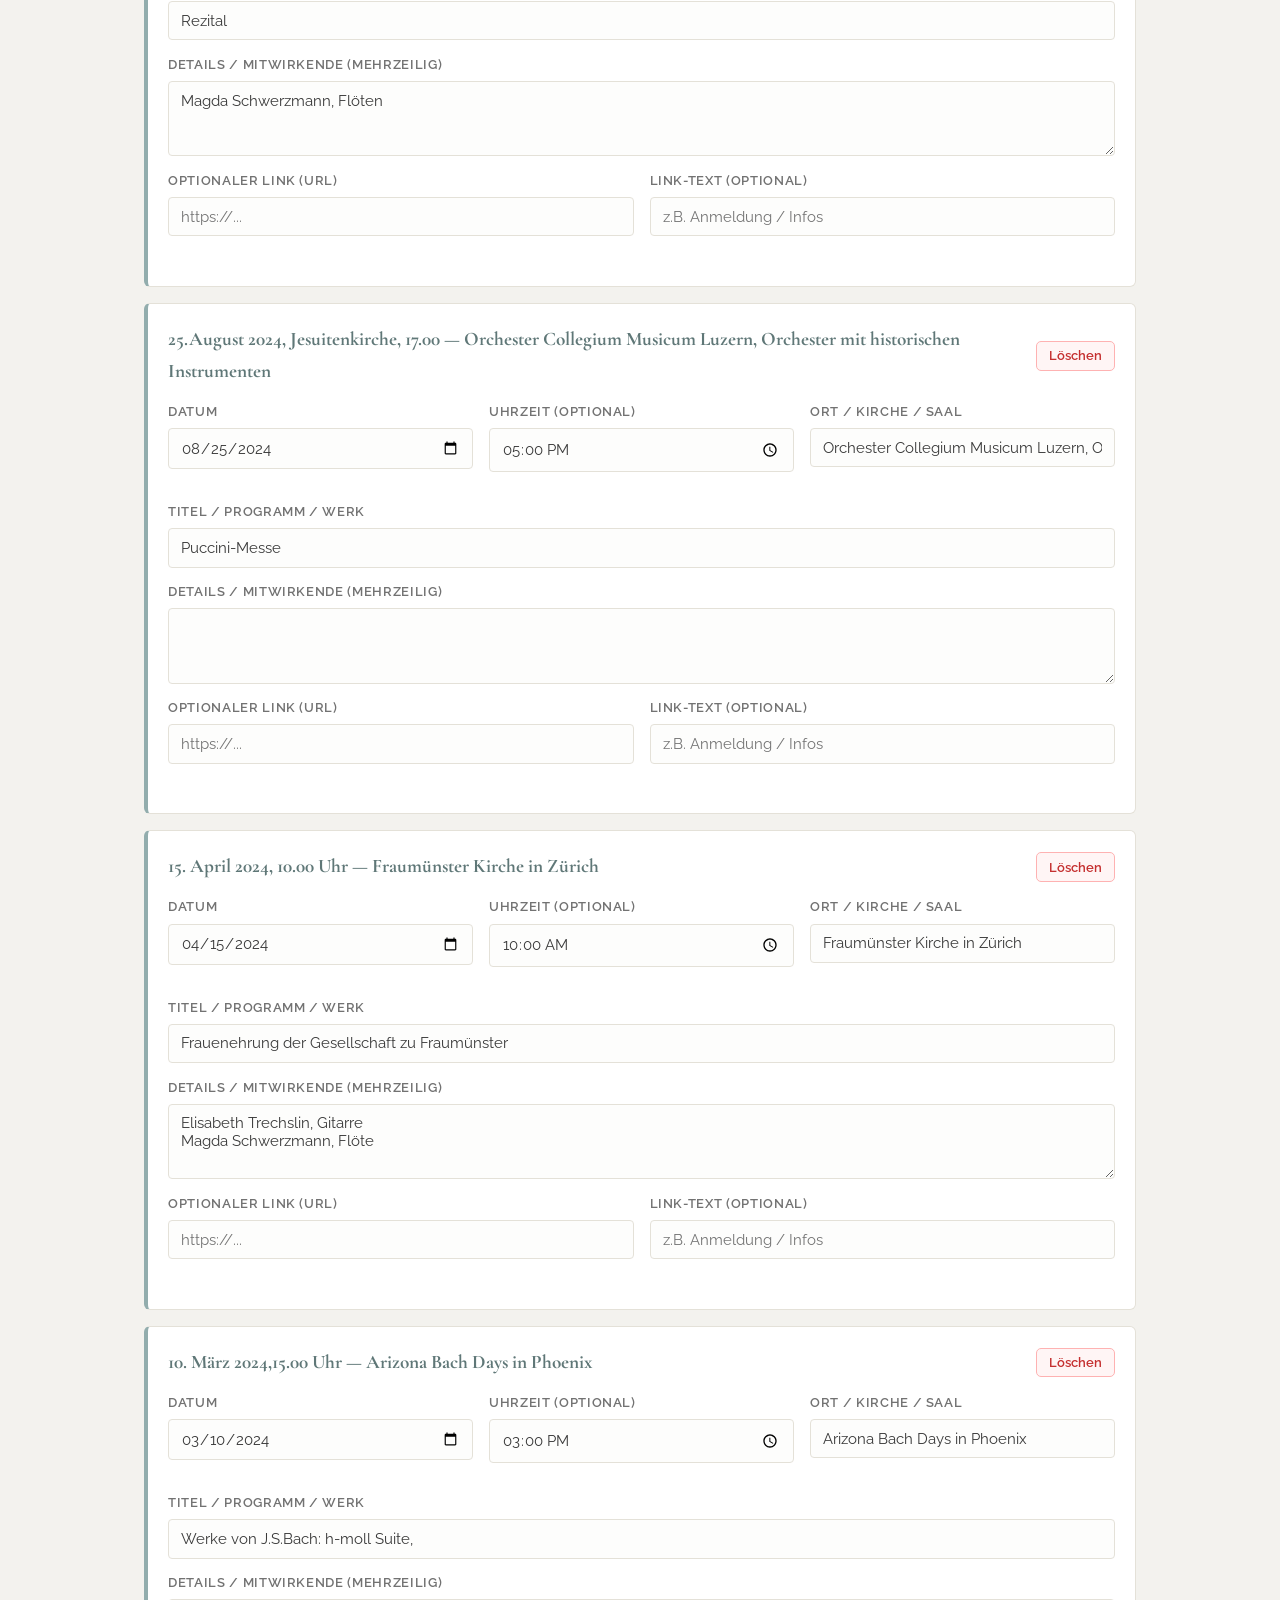
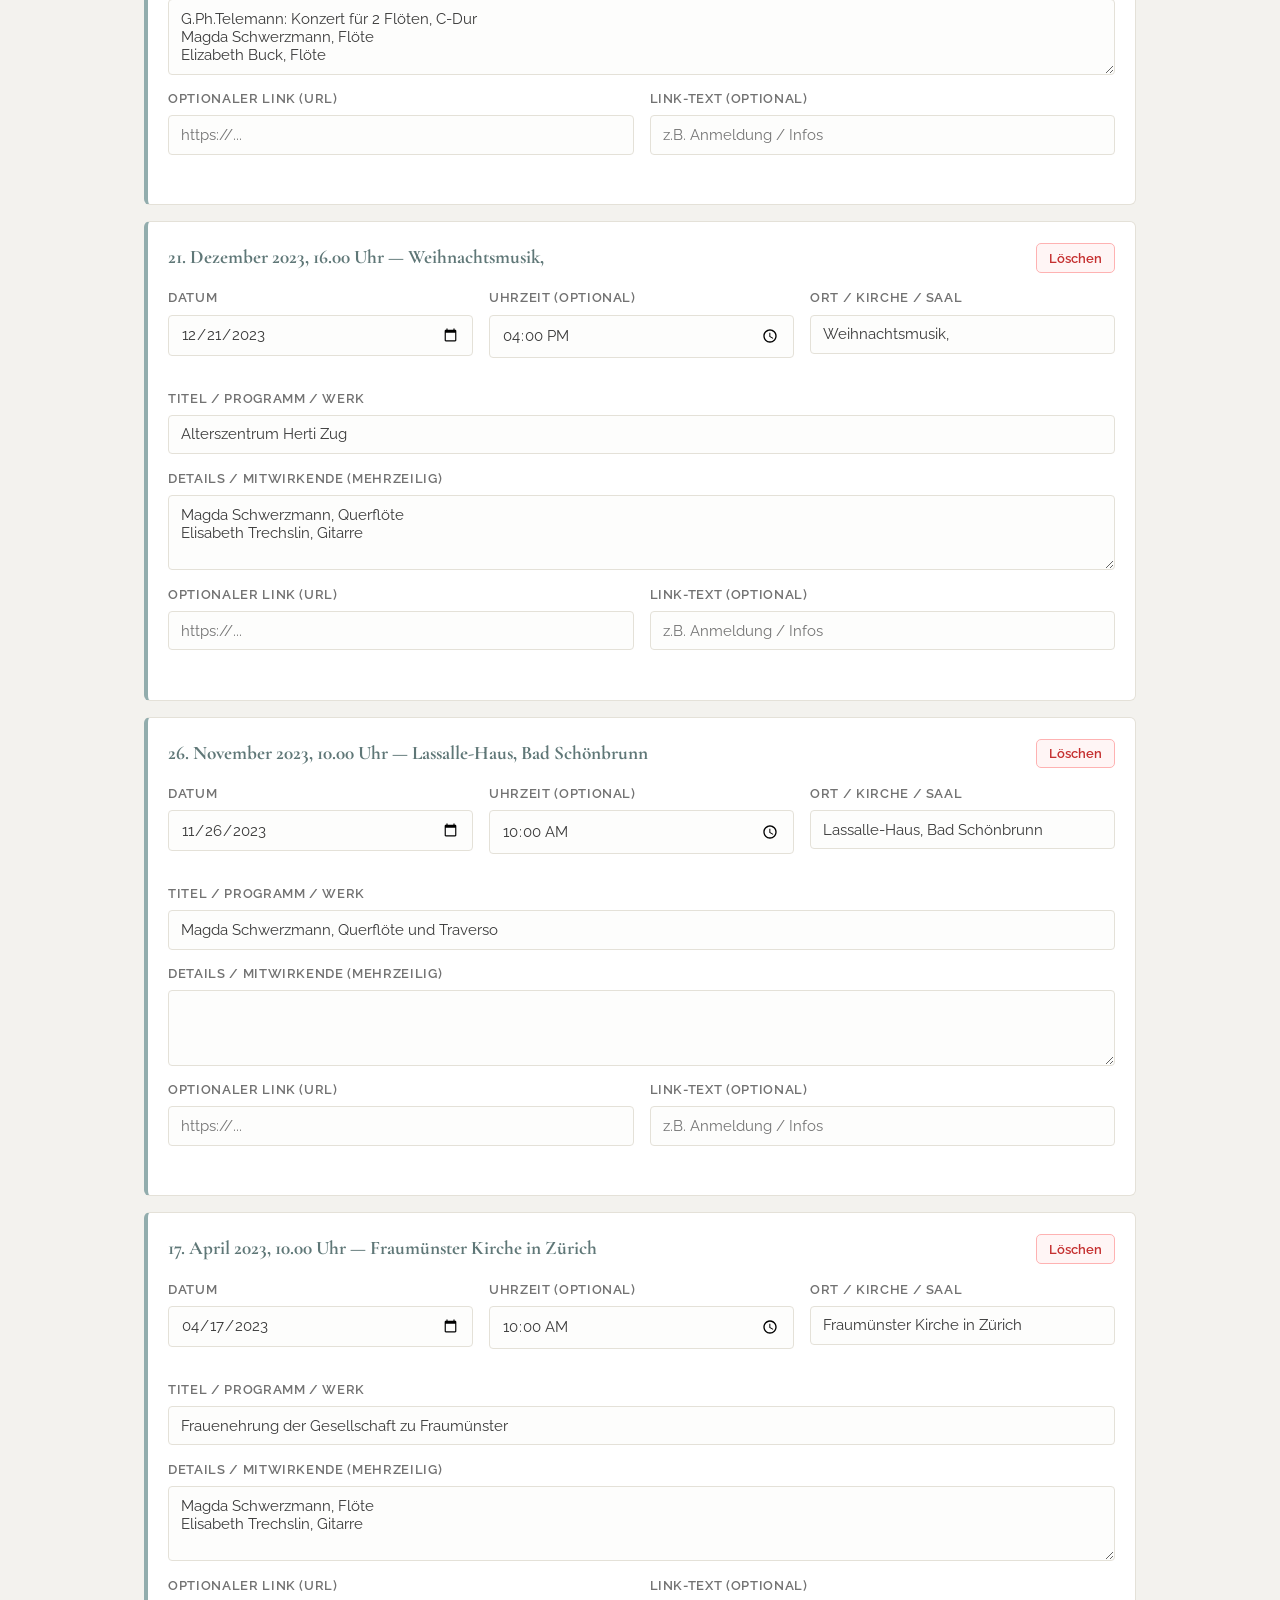
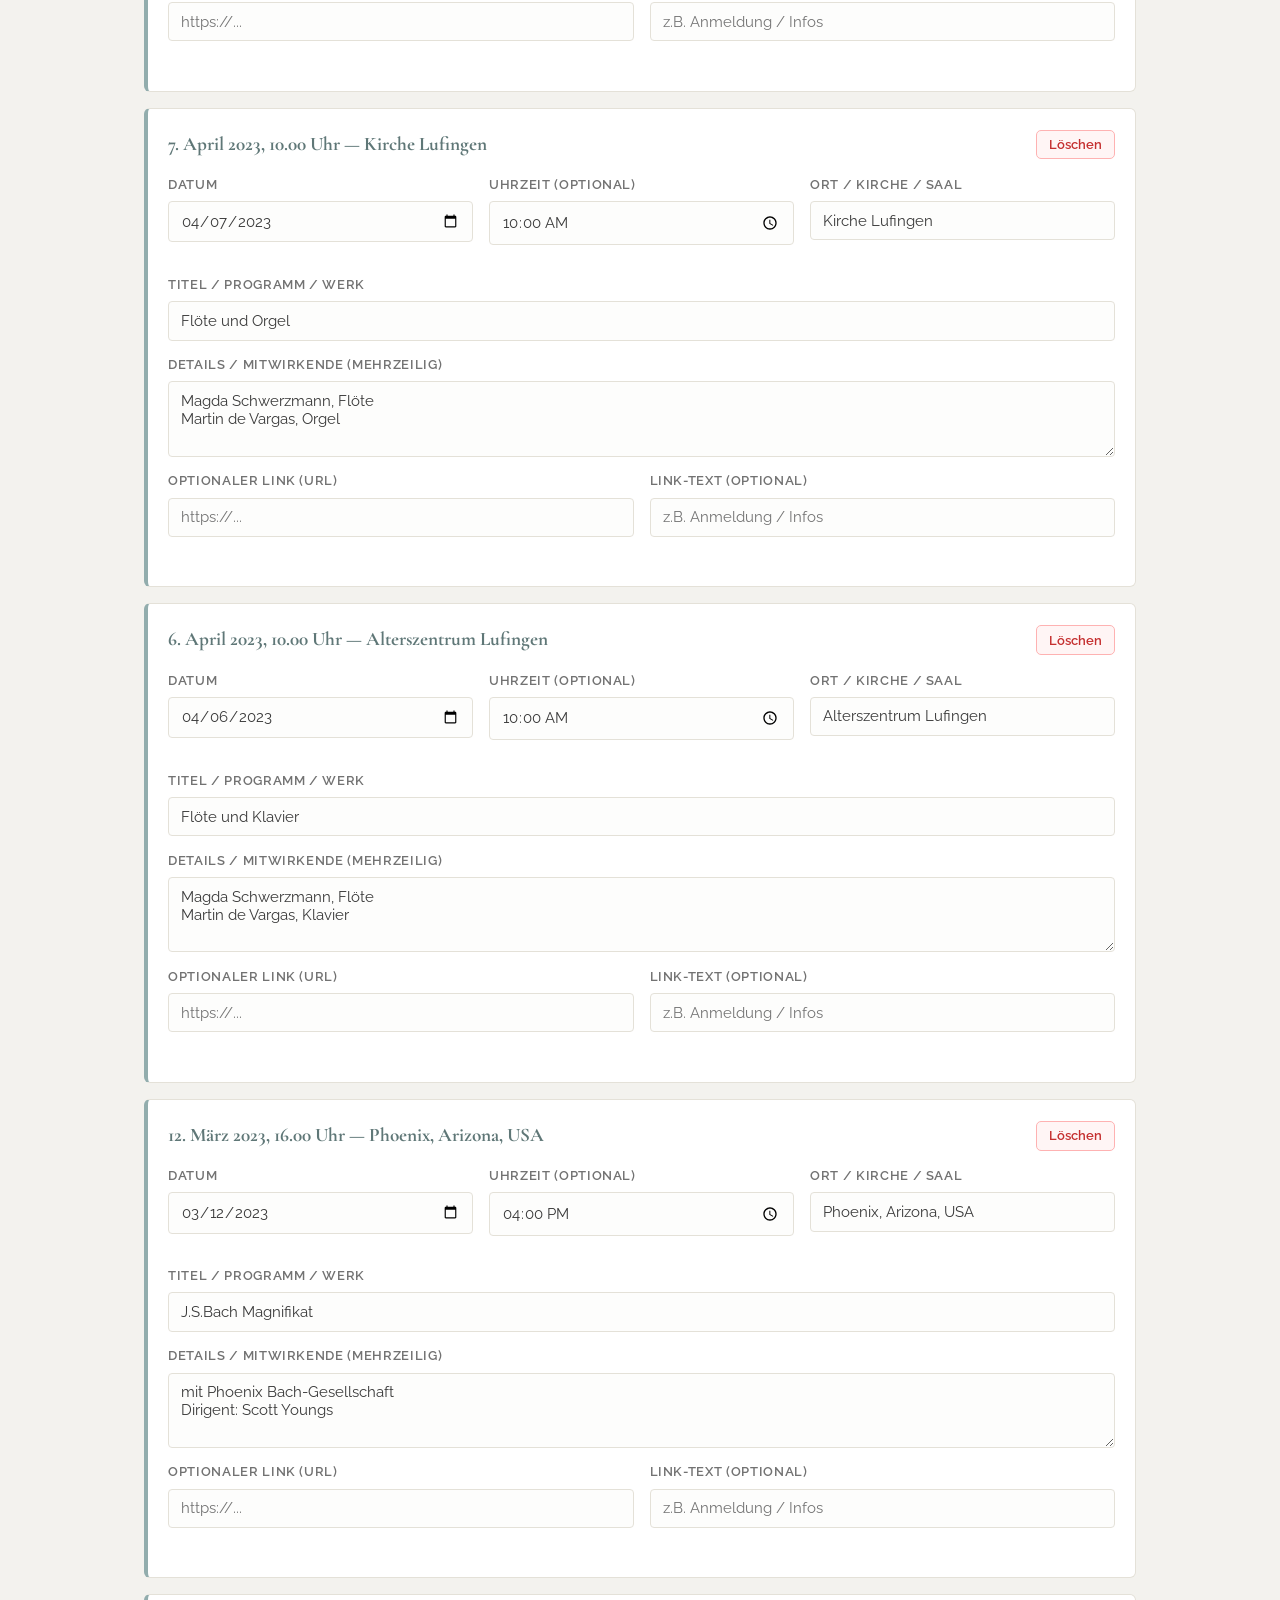
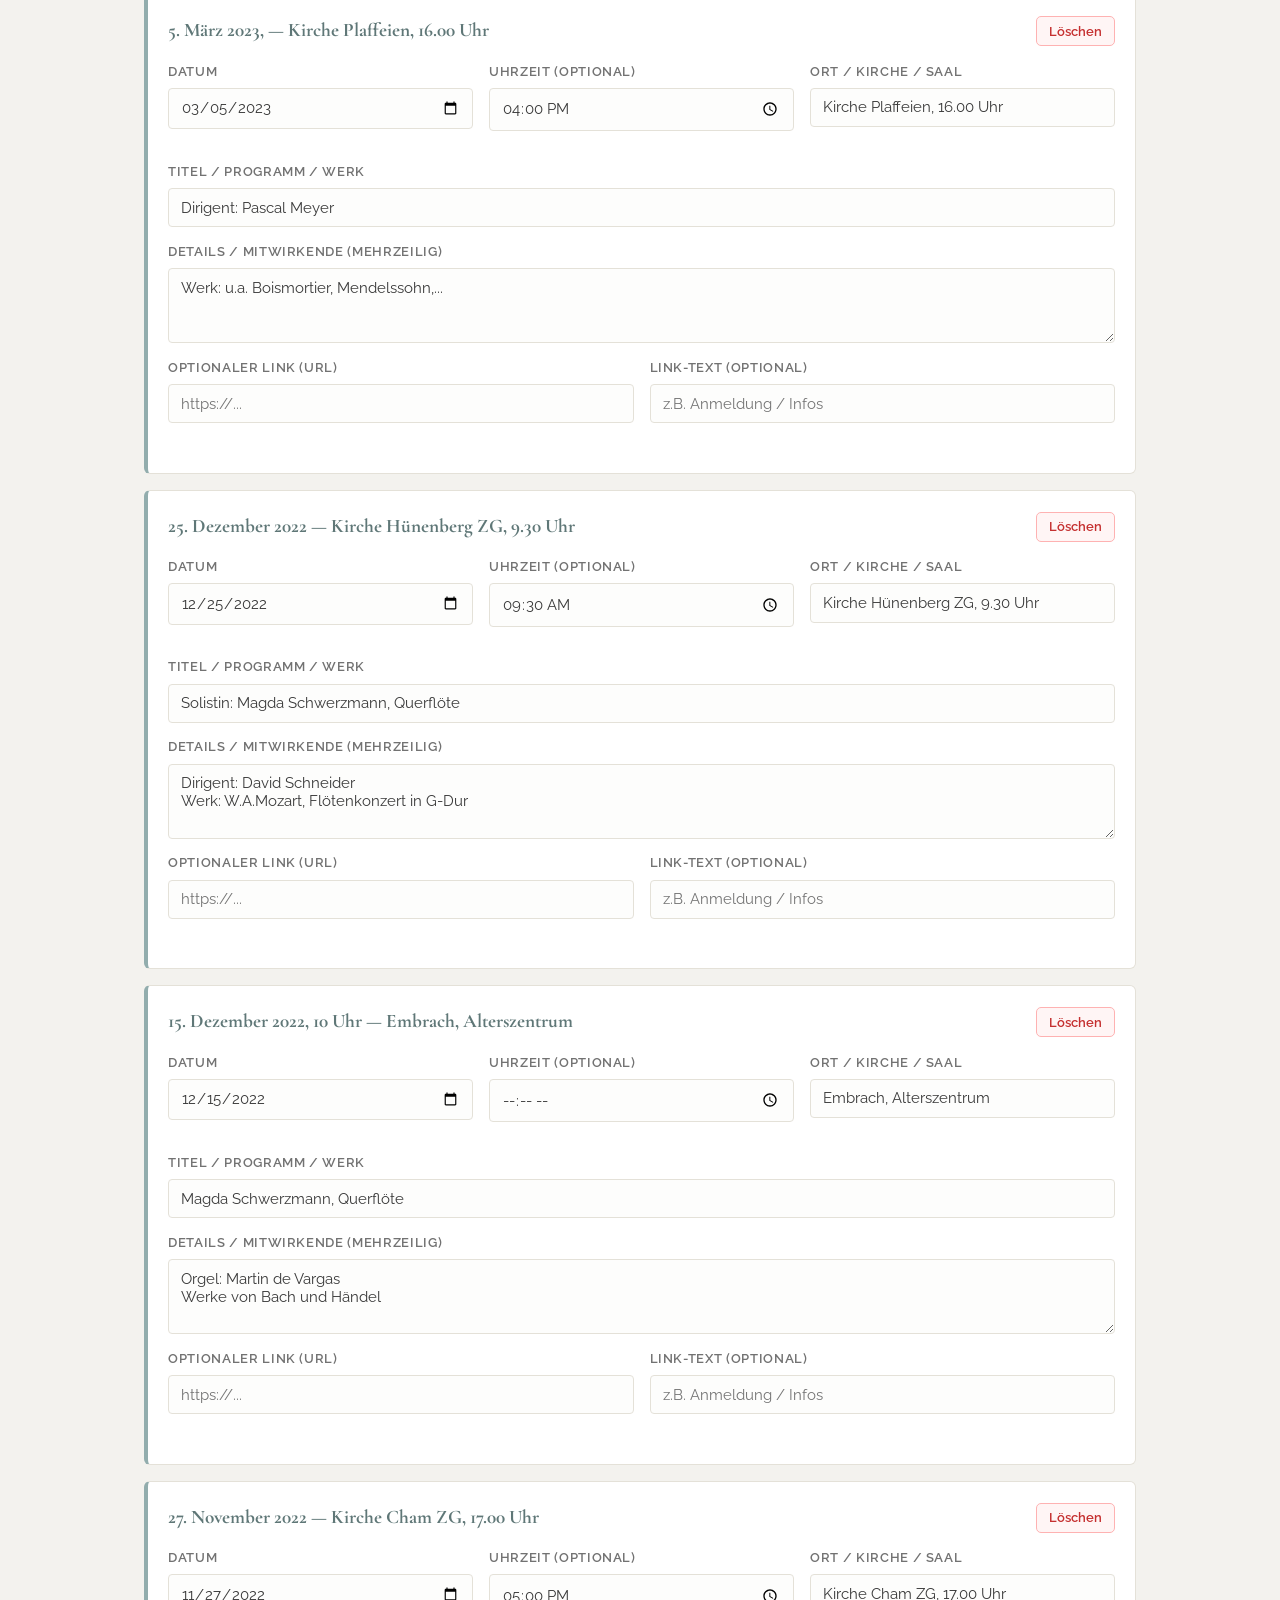
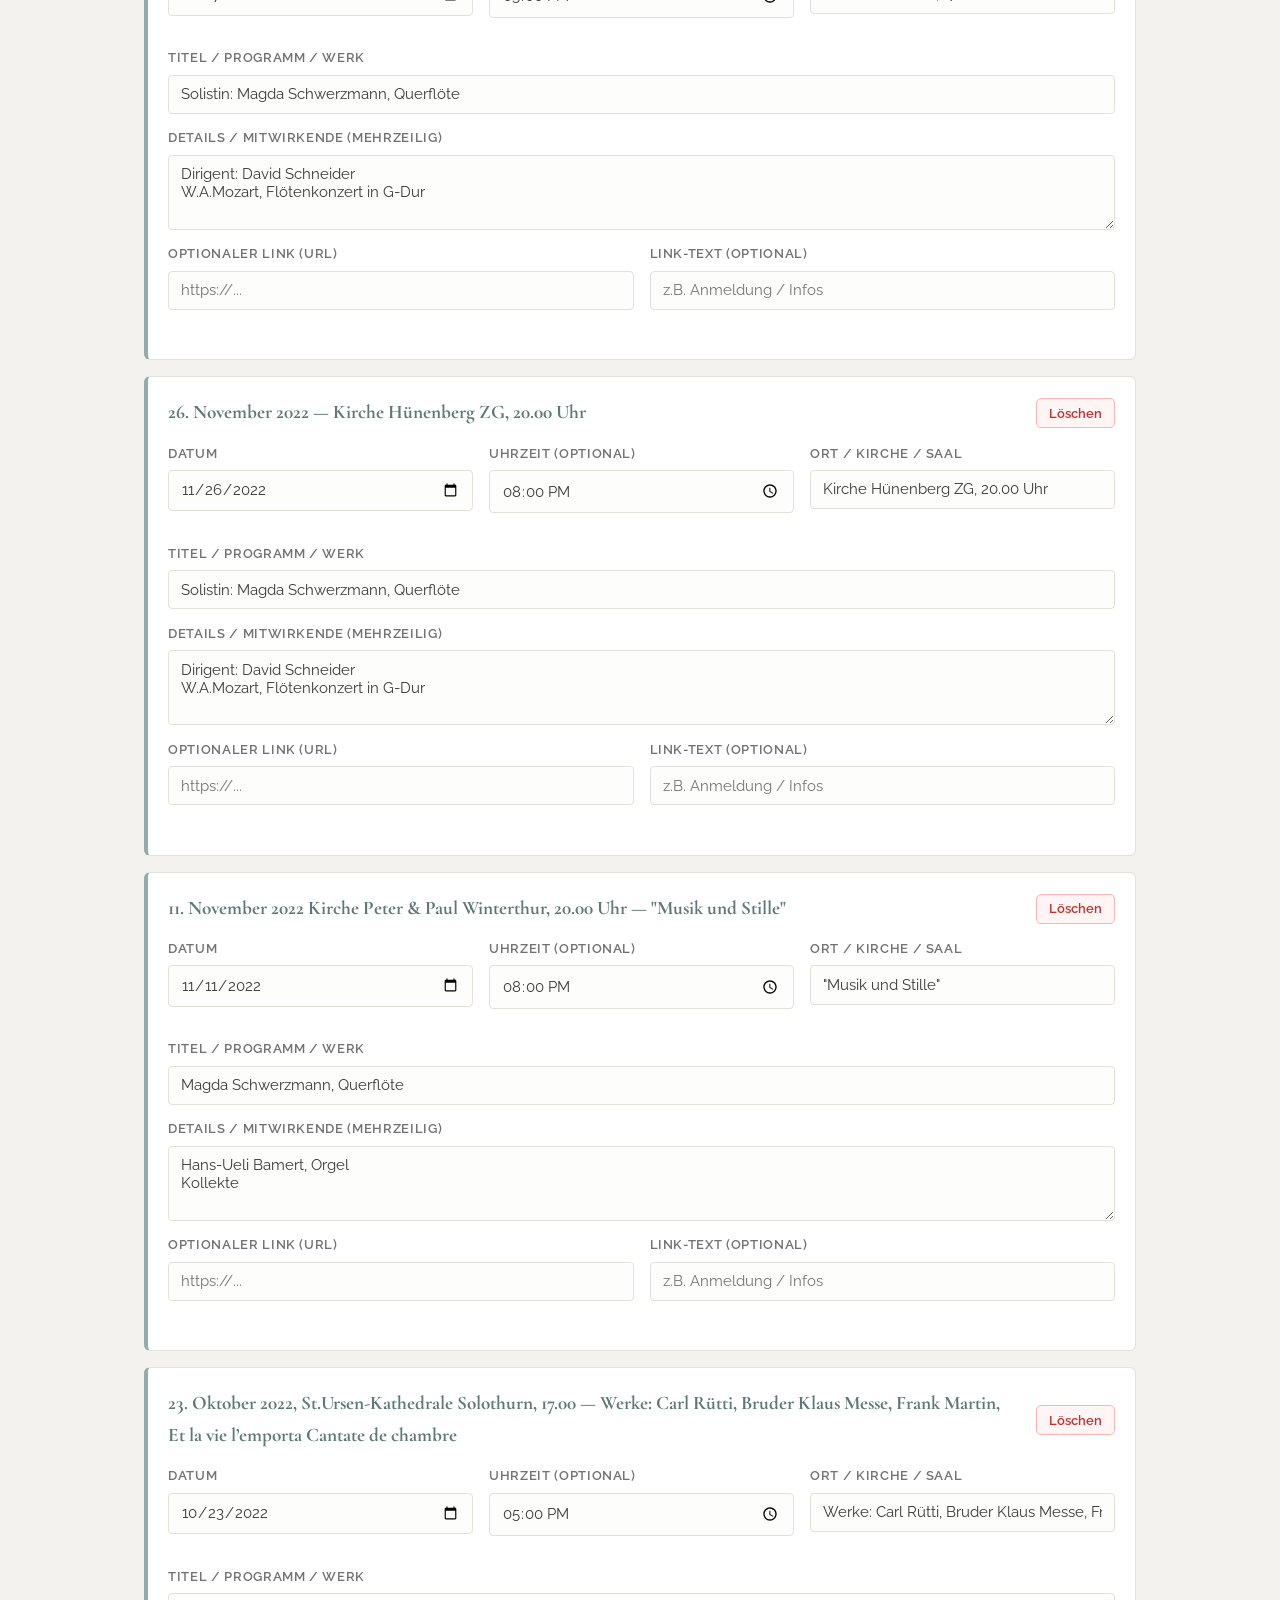
==== commit 0a9bd5b2: "Replace settings tab with automatic modal popup on Save when token is missing" ====
--- a/admin/index.html
+++ b/admin/index.html
@@ -212,6 +212,46 @@
       margin-bottom: 1.5rem;
       font-size: 0.95rem;
     }
+    .modal-backdrop {
+      position: fixed;
+      inset: 0;
+      background: rgba(25, 32, 32, 0.55);
+      backdrop-filter: blur(3px);
+      display: none;
+      align-items: center;
+      justify-content: center;
+      padding: 1.25rem;
+      z-index: 500;
+    }
+    .modal-backdrop.open {
+      display: flex;
+    }
+    .modal-card {
+      background: #ffffff;
+      border-radius: 8px;
+      max-width: 520px;
+      width: 100%;
+      padding: 1.75rem;
+      box-shadow: 0 18px 48px rgba(0, 0, 0, 0.18);
+    }
+    .modal-header {
+      display: flex;
+      justify-content: space-between;
+      align-items: center;
+      margin-bottom: 0.75rem;
+    }
+    .modal-header h2 {
+      font-size: 1.25rem;
+      color: var(--teal);
+    }
+    .modal-close {
+      background: none;
+      border: none;
+      font-size: 1.35rem;
+      color: var(--text-muted);
+      cursor: pointer;
+      padding: 0.2rem 0.4rem;
+    }
   </style>
 </head>
 <body>
@@ -222,6 +262,7 @@
         <span>Website-Editor – Magda Schwerzmann</span>
       </div>
       <div class="admin-actions">
+        <button type="button" id="openAuthModalBtn" class="btn btn-secondary" title="Zugangsschlüssel / Einrichtungs-Link">🔑</button>
         <a href="../" target="_blank" class="btn btn-secondary">↗ Website ansehen</a>
         <button type="button" id="saveBtn" class="btn btn-primary">💾 Änderungen speichern</button>
       </div>
@@ -235,7 +276,6 @@
       <button type="button" class="tab-btn" data-tab="lebenslauf">📄 Lebenslauf</button>
       <button type="button" class="tab-btn" data-tab="unterricht">🎓 Unterricht & Verschiedenes</button>
       <button type="button" class="tab-btn" data-tab="links">🔗 Links</button>
-      <button type="button" class="tab-btn" data-tab="settings">🔑 Zugang / Einstellungen</button>
     </div>
 
     <!-- TAB 1: KONZERTE -->
@@ -369,34 +409,43 @@
       </div>
     </section>
 
-    <!-- TAB 6: SETTINGS -->
-    <section id="panel-settings" class="panel">
-      <div class="card">
-        <h2>Zugang zum Speichern einrichten</h2>
+    <!-- MODAL: ZUGANGSSCHLÜSSEL (POPS UP ON SAVE IF TOKEN IS MISSING) -->
+    <div id="authModal" class="modal-backdrop" role="dialog" aria-modal="true" aria-labelledby="authModalTitle">
+      <div class="modal-card">
+        <div class="modal-header">
+          <h2 id="authModalTitle">🔑 Einmalige Anmeldung zum Speichern</h2>
+          <button type="button" id="closeAuthModalBtn" class="modal-close" aria-label="Schliessen">✕</button>
+        </div>
         <p style="font-size: 0.95rem; color: var(--text-muted); margin-bottom: 1rem;">
-          Damit Änderungen gespeichert werden können, wird einmalig ein persönlicher Zugangsschlüssel in deinem Browser hinterlegt. Am einfachsten klickst du einmal auf deinen persönlichen <strong>Einrichtungs-Link</strong> – danach kannst du jederzeit direkt speichern.
+          Bitte gib einmalig deinen persönlichen Zugangsschlüssel ein. Er wird in deinem Browser gemerkt, sodass du künftig direkt mit einem Klick speichern kannst.
         </p>
-        <div class="form-grid">
-          <div class="form-group">
-            <label for="ghRepo">Repository</label>
-            <input type="text" id="ghRepo" value="gallmann/magda-website" placeholder="gallmann/magda-website" />
-          </div>
-          <div class="form-group">
-            <label for="ghBranch">Branch</label>
-            <input type="text" id="ghBranch" value="main" />
-          </div>
-        </div>
         <div class="form-group">
-          <label for="ghToken">Persönlicher Zugangsschlüssel (GitHub Token)</label>
+          <label for="ghToken">Persönlicher Zugangsschlüssel</label>
           <input type="password" id="ghToken" placeholder="github_pat_..." />
         </div>
-        <div style="display: flex; flex-wrap: wrap; gap: 0.75rem; margin-top: 0.5rem;">
-          <button type="button" id="saveGhSettingsBtn" class="btn btn-secondary">Zugangsdaten im Browser merken</button>
-          <button type="button" id="copyMagicLinkBtn" class="btn btn-secondary">🔗 Einrichtungs-Link für Magda kopieren</button>
-          <button type="button" id="downloadJsonBtn" class="btn btn-secondary">⬇ Backup (content.json) herunterladen</button>
+        <details style="margin-bottom: 1rem; font-size: 0.85rem; color: var(--text-muted);">
+          <summary style="cursor: pointer; margin-bottom: 0.5rem;">Erweiterte Optionen (Repository & Einrichtungs-Link)</summary>
+          <div class="form-grid" style="margin-top: 0.5rem;">
+            <div class="form-group">
+              <label for="ghRepo">Repository</label>
+              <input type="text" id="ghRepo" value="gallmann/magda-website" placeholder="gallmann/magda-website" />
+            </div>
+            <div class="form-group">
+              <label for="ghBranch">Branch</label>
+              <input type="text" id="ghBranch" value="main" />
+            </div>
+          </div>
+          <div style="display: flex; flex-wrap: wrap; gap: 0.5rem;">
+            <button type="button" id="copyMagicLinkBtn" class="btn btn-secondary" style="font-size: 0.82rem; padding: 0.45rem 0.8rem;">🔗 Einrichtungs-Link für Magda kopieren</button>
+            <button type="button" id="downloadJsonBtn" class="btn btn-secondary" style="font-size: 0.82rem; padding: 0.45rem 0.8rem;">⬇ Backup herunterladen</button>
+          </div>
+        </details>
+        <div style="display: flex; justify-content: flex-end; gap: 0.75rem;">
+          <button type="button" id="cancelAuthModalBtn" class="btn btn-secondary">Abbrechen</button>
+          <button type="button" id="saveGhSettingsBtn" class="btn btn-primary">Zugang merken & Speichern</button>
         </div>
       </div>
-    </section>
+    </div>
   </div>
 
   <div id="toast" class="status-toast"></div>
@@ -762,6 +811,26 @@
       }
     }
 
+    let pendingSaveAfterAuth = false;
+
+    function openAuthModal(triggerSaveAfter = false) {
+      pendingSaveAfterAuth = triggerSaveAfter;
+      document.getElementById('authModal').classList.add('open');
+      setTimeout(() => document.getElementById('ghToken').focus(), 50);
+    }
+
+    function closeAuthModal() {
+      pendingSaveAfterAuth = false;
+      document.getElementById('authModal').classList.remove('open');
+    }
+
+    document.getElementById('openAuthModalBtn').addEventListener('click', () => openAuthModal(false));
+    document.getElementById('closeAuthModalBtn').addEventListener('click', closeAuthModal);
+    document.getElementById('cancelAuthModalBtn').addEventListener('click', closeAuthModal);
+    document.getElementById('authModal').addEventListener('click', (e) => {
+      if (e.target.id === 'authModal') closeAuthModal();
+    });
+
     function loadGhSettings() {
       checkMagicSetupHash();
       document.getElementById('ghRepo').value = localStorage.getItem('magda_gh_repo') || 'gallmann/magda-website';
@@ -770,10 +839,21 @@
     }
 
     document.getElementById('saveGhSettingsBtn').addEventListener('click', () => {
+      const tokenVal = document.getElementById('ghToken').value.trim();
+      if (!tokenVal) {
+        showToast('Bitte gib den Zugangsschlüssel ein.', true);
+        return;
+      }
       localStorage.setItem('magda_gh_repo', document.getElementById('ghRepo').value.trim() || 'gallmann/magda-website');
       localStorage.setItem('magda_gh_branch', document.getElementById('ghBranch').value.trim() || 'main');
-      localStorage.setItem('magda_gh_token', document.getElementById('ghToken').value.trim());
-      showToast('✓ Zugangsdaten im Browser gespeichert.');
+      localStorage.setItem('magda_gh_token', tokenVal);
+      const shouldSave = pendingSaveAfterAuth;
+      closeAuthModal();
+      if (shouldSave) {
+        performSave();
+      } else {
+        showToast('✓ Zugangsschlüssel im Browser gespeichert.');
+      }
     });
 
     document.getElementById('copyMagicLinkBtn').addEventListener('click', async () => {
@@ -807,7 +887,7 @@
     });
 
     // Save handler (tries local/Raspberry Pi API first, falls back to GitHub API)
-    document.getElementById('saveBtn').addEventListener('click', async () => {
+    async function performSave() {
       collectHomeAndContact();
       siteData.unterricht.heading = document.getElementById('untHeading').value;
       siteData.unterricht.subheading = document.getElementById('untSubheading').value;
@@ -815,13 +895,20 @@
       // Sort concerts descending by dateIso
       siteData.concerts.sort((a, b) => (b.dateIso || '').localeCompare(a.dateIso || ''));
 
+      const isLocal = ['localhost', '127.0.0.1'].includes(window.location.hostname);
+      const token = localStorage.getItem('magda_gh_token');
+
+      if (!isLocal && !token) {
+        openAuthModal(true);
+        return;
+      }
+
       const saveBtn = document.getElementById('saveBtn');
       saveBtn.disabled = true;
       saveBtn.textContent = '⏳ Speichert...';
 
       try {
         // 1. Try local server endpoint (/api/save) when running locally
-        const isLocal = ['localhost', '127.0.0.1'].includes(window.location.hostname);
         if (isLocal) {
           const localRes = await fetch('../api/save', {
             method: 'POST',
@@ -834,22 +921,24 @@
             showToast('✓ Gespeichert & alle Seiten aktualisiert!');
             return;
           }
+          if (!token) {
+            openAuthModal(true);
+            return;
+          }
         }
 
         // 2. Save via GitHub REST API
         const repo = localStorage.getItem('magda_gh_repo') || 'gallmann/magda-website';
         const branch = localStorage.getItem('magda_gh_branch') || 'main';
-        const token = localStorage.getItem('magda_gh_token');
-
-        if (!token) {
-          showToast('Speichern noch nicht eingerichtet: Bitte öffne einmalig deinen persönlichen Einrichtungs-Link (oder hinterlege den Zugangsschlüssel unter «🔑 Zugang / Einstellungen»).', true);
-          return;
-        }
 
         const apiUrl = `https://api.github.com/repos/${repo}/contents/data/content.json`;
         const getFile = await fetch(`${apiUrl}?ref=${branch}`, {
           headers: { Authorization: `Bearer ${token}`, Accept: 'application/vnd.github+json' }
         });
+        if (getFile.status === 401 || getFile.status === 403) {
+          openAuthModal(true);
+          throw new Error('Zugangsschlüssel ungültig oder abgelaufen – bitte neu eingeben.');
+        }
         if (!getFile.ok) throw new Error('Zugriff fehlgeschlagen (' + getFile.status + ')');
         const fileMeta = await getFile.json();
 
@@ -878,7 +967,9 @@
         saveBtn.disabled = false;
         saveBtn.textContent = '💾 Änderungen speichern';
       }
-    });
+    }
+
+    document.getElementById('saveBtn').addEventListener('click', performSave);
 
     function escapeHtml(str) {
       return String(str || '')
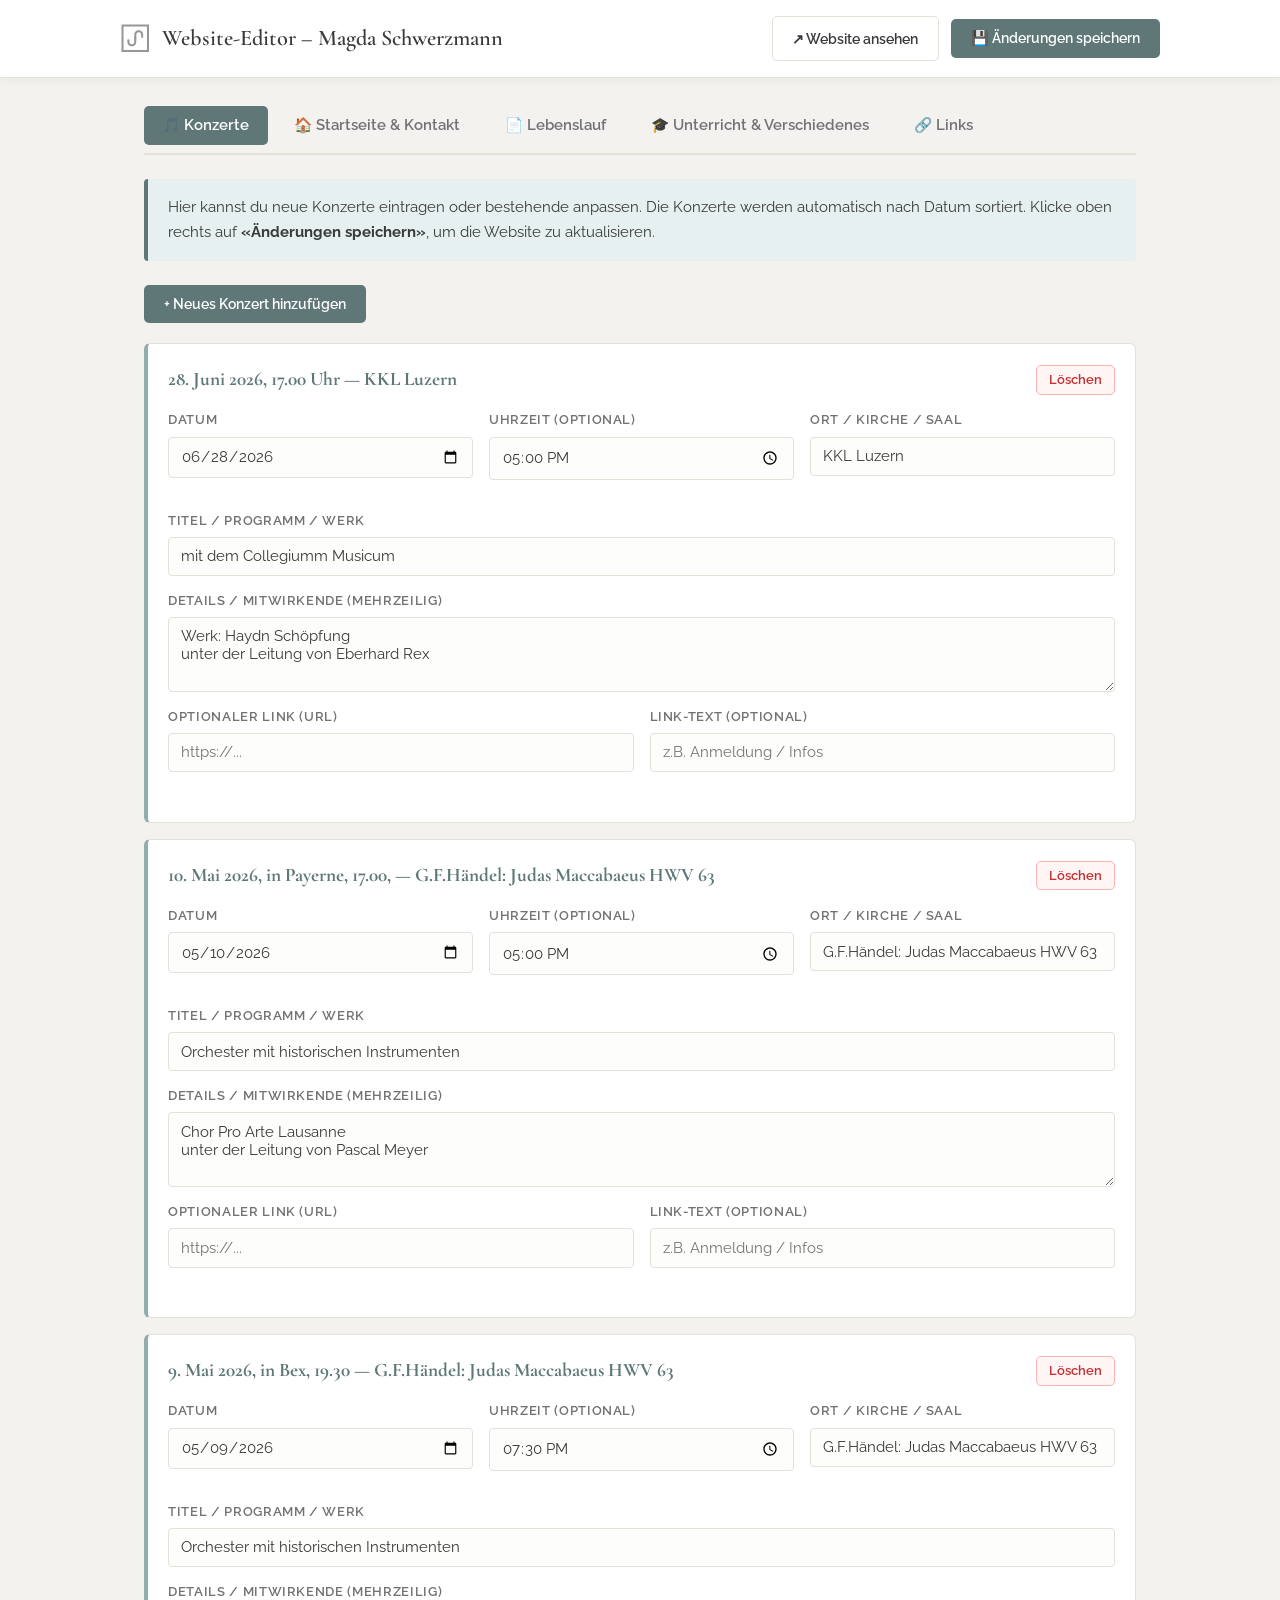
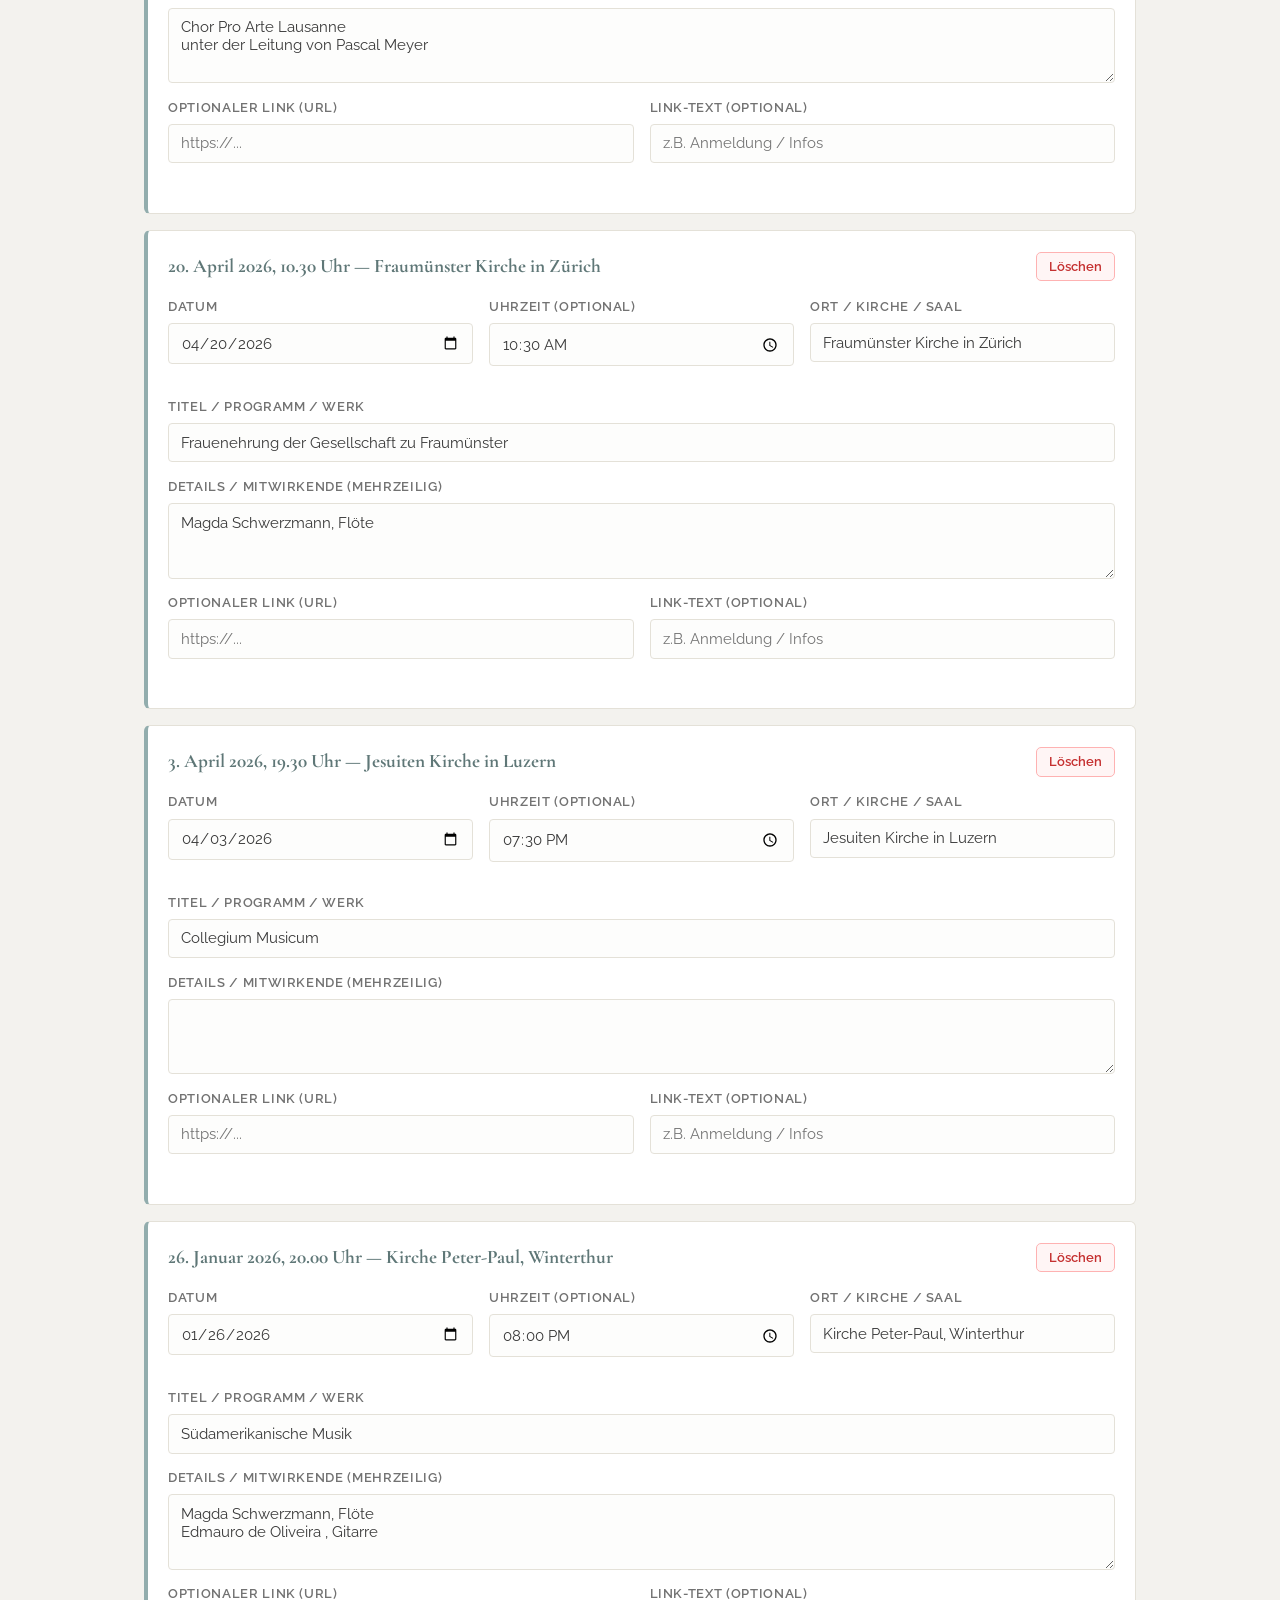
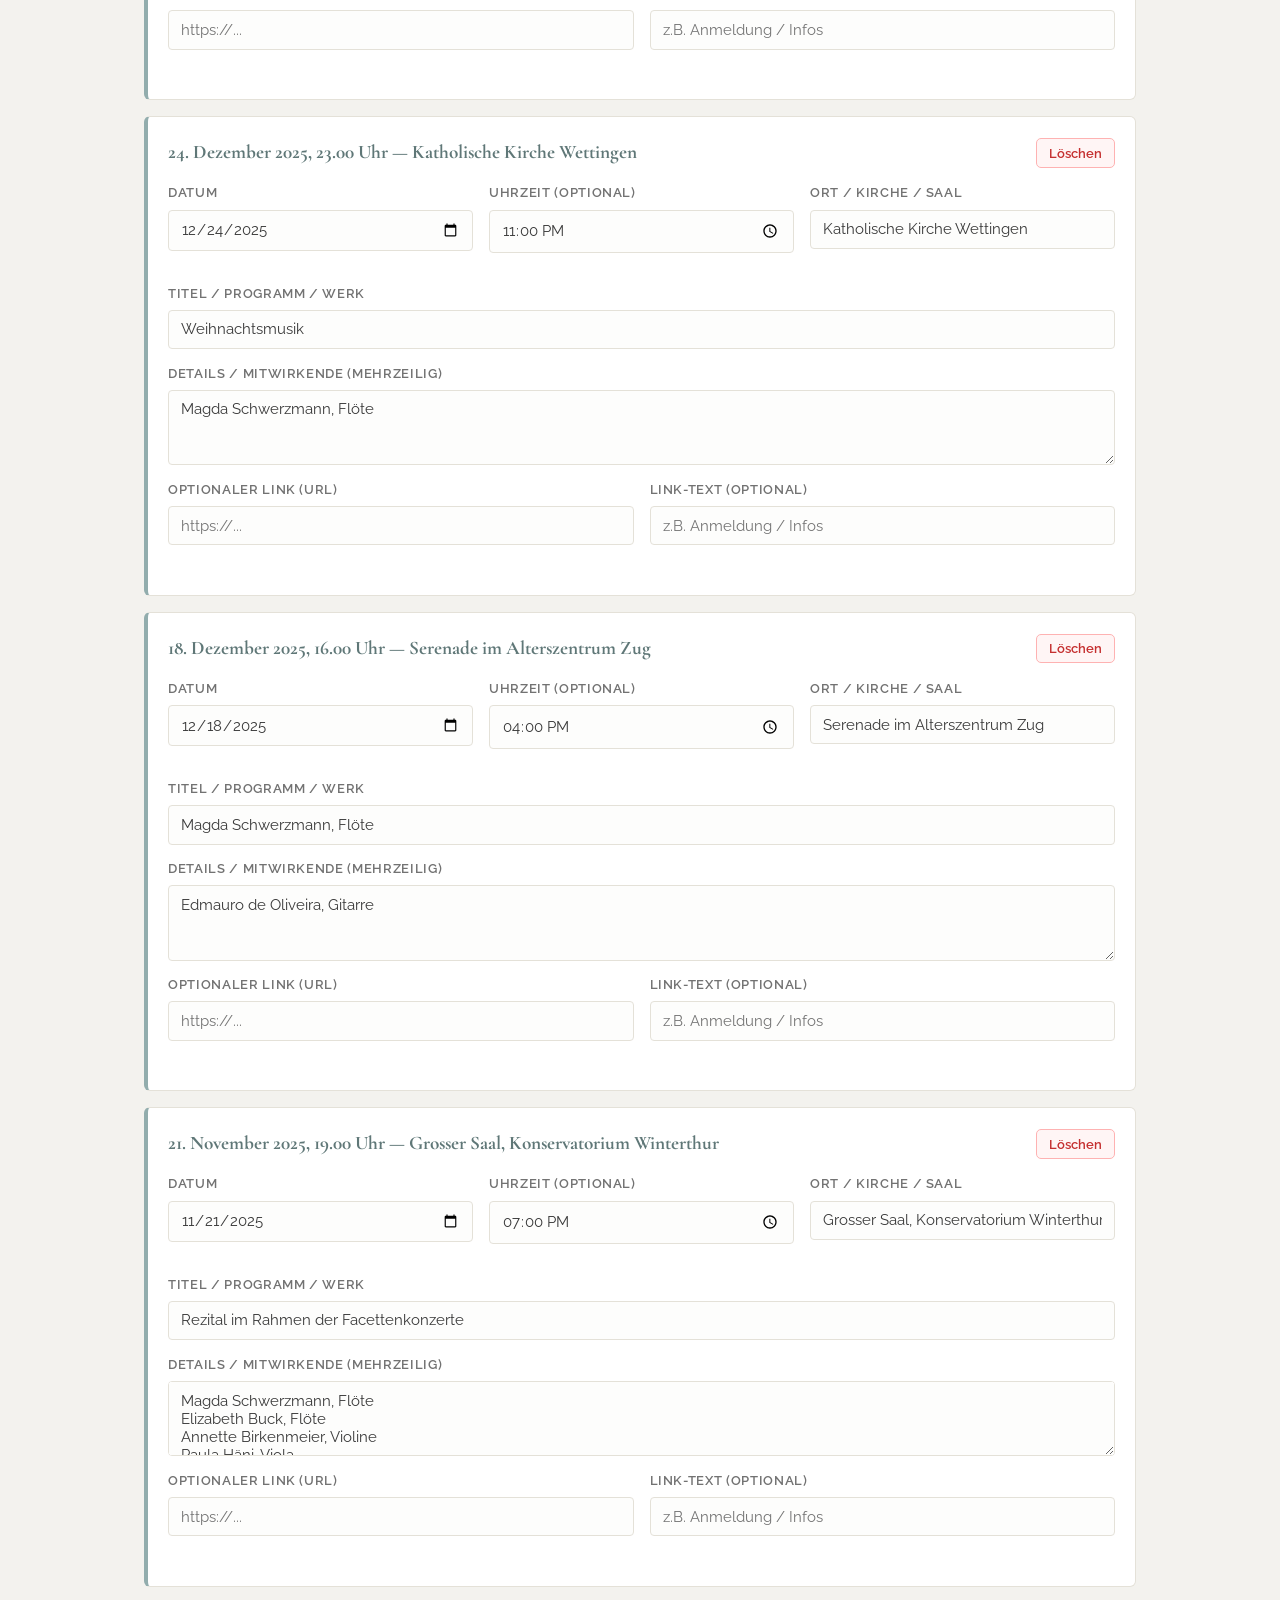
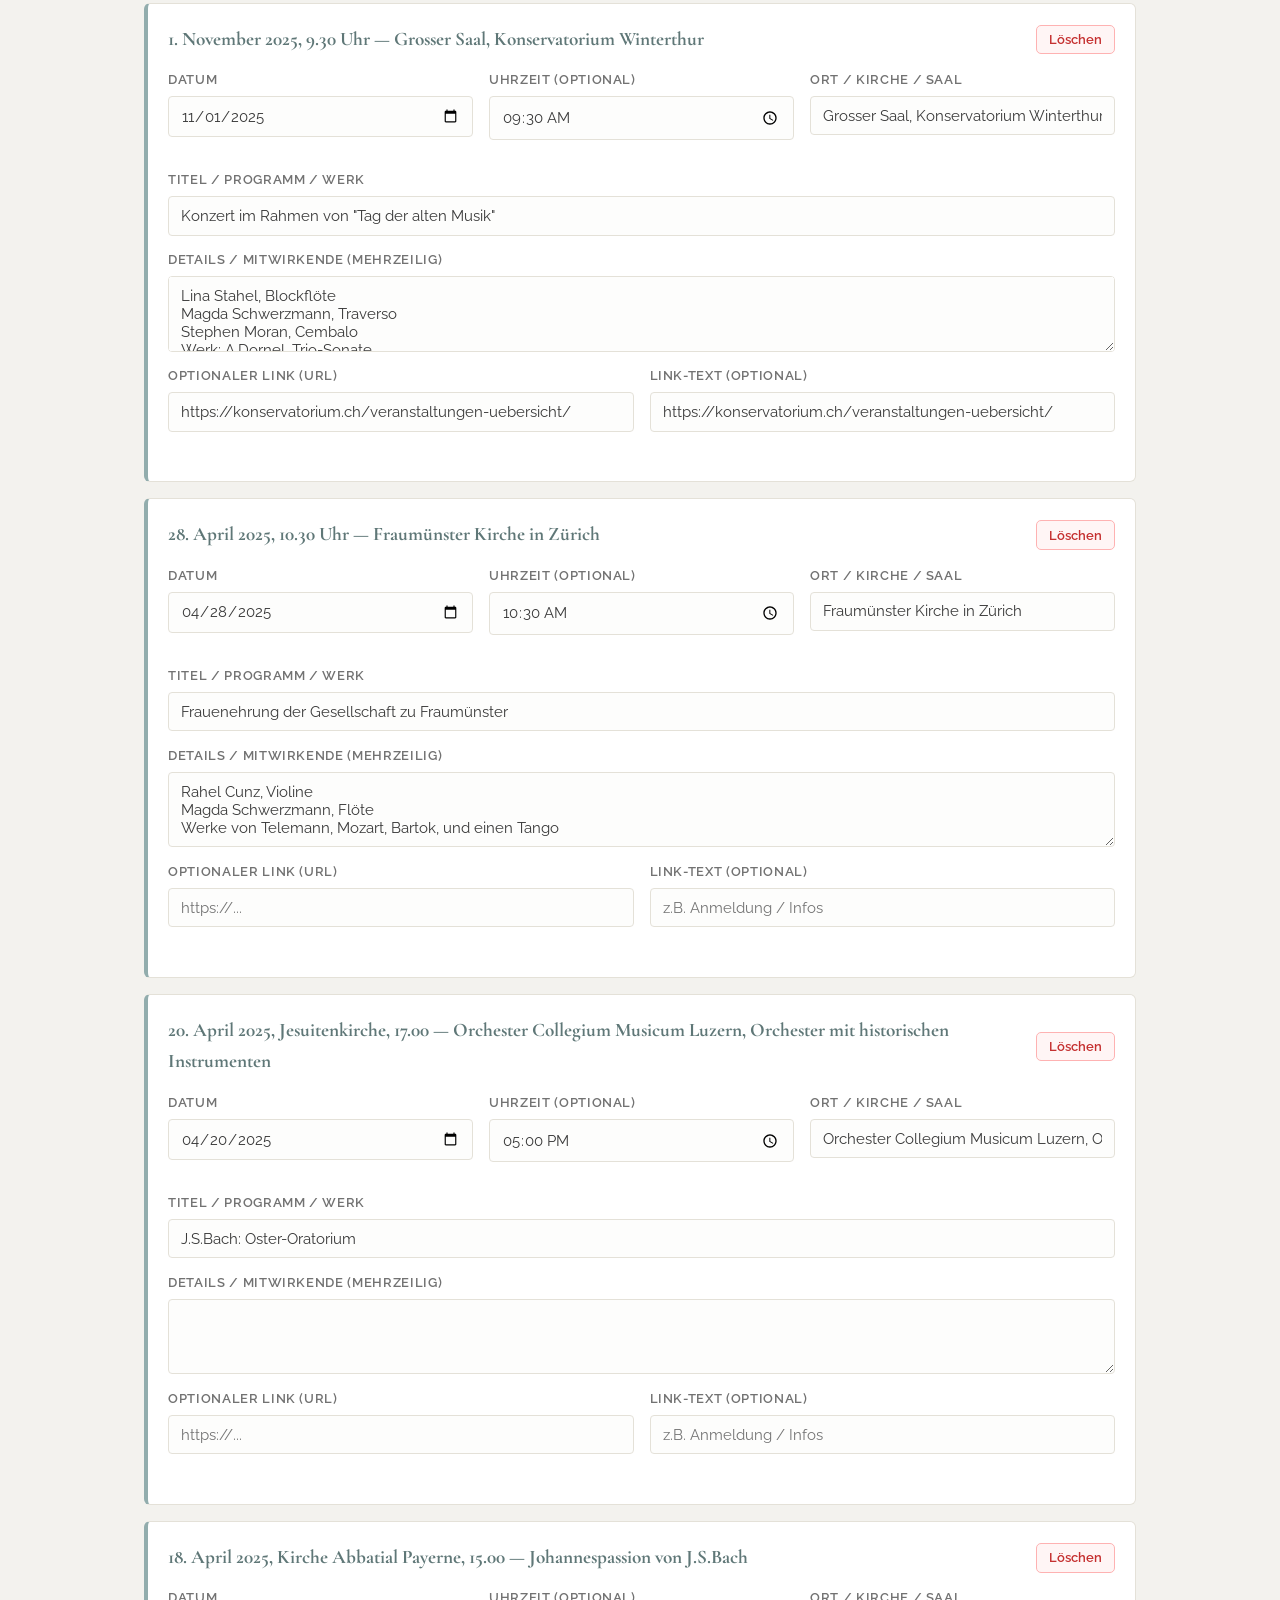
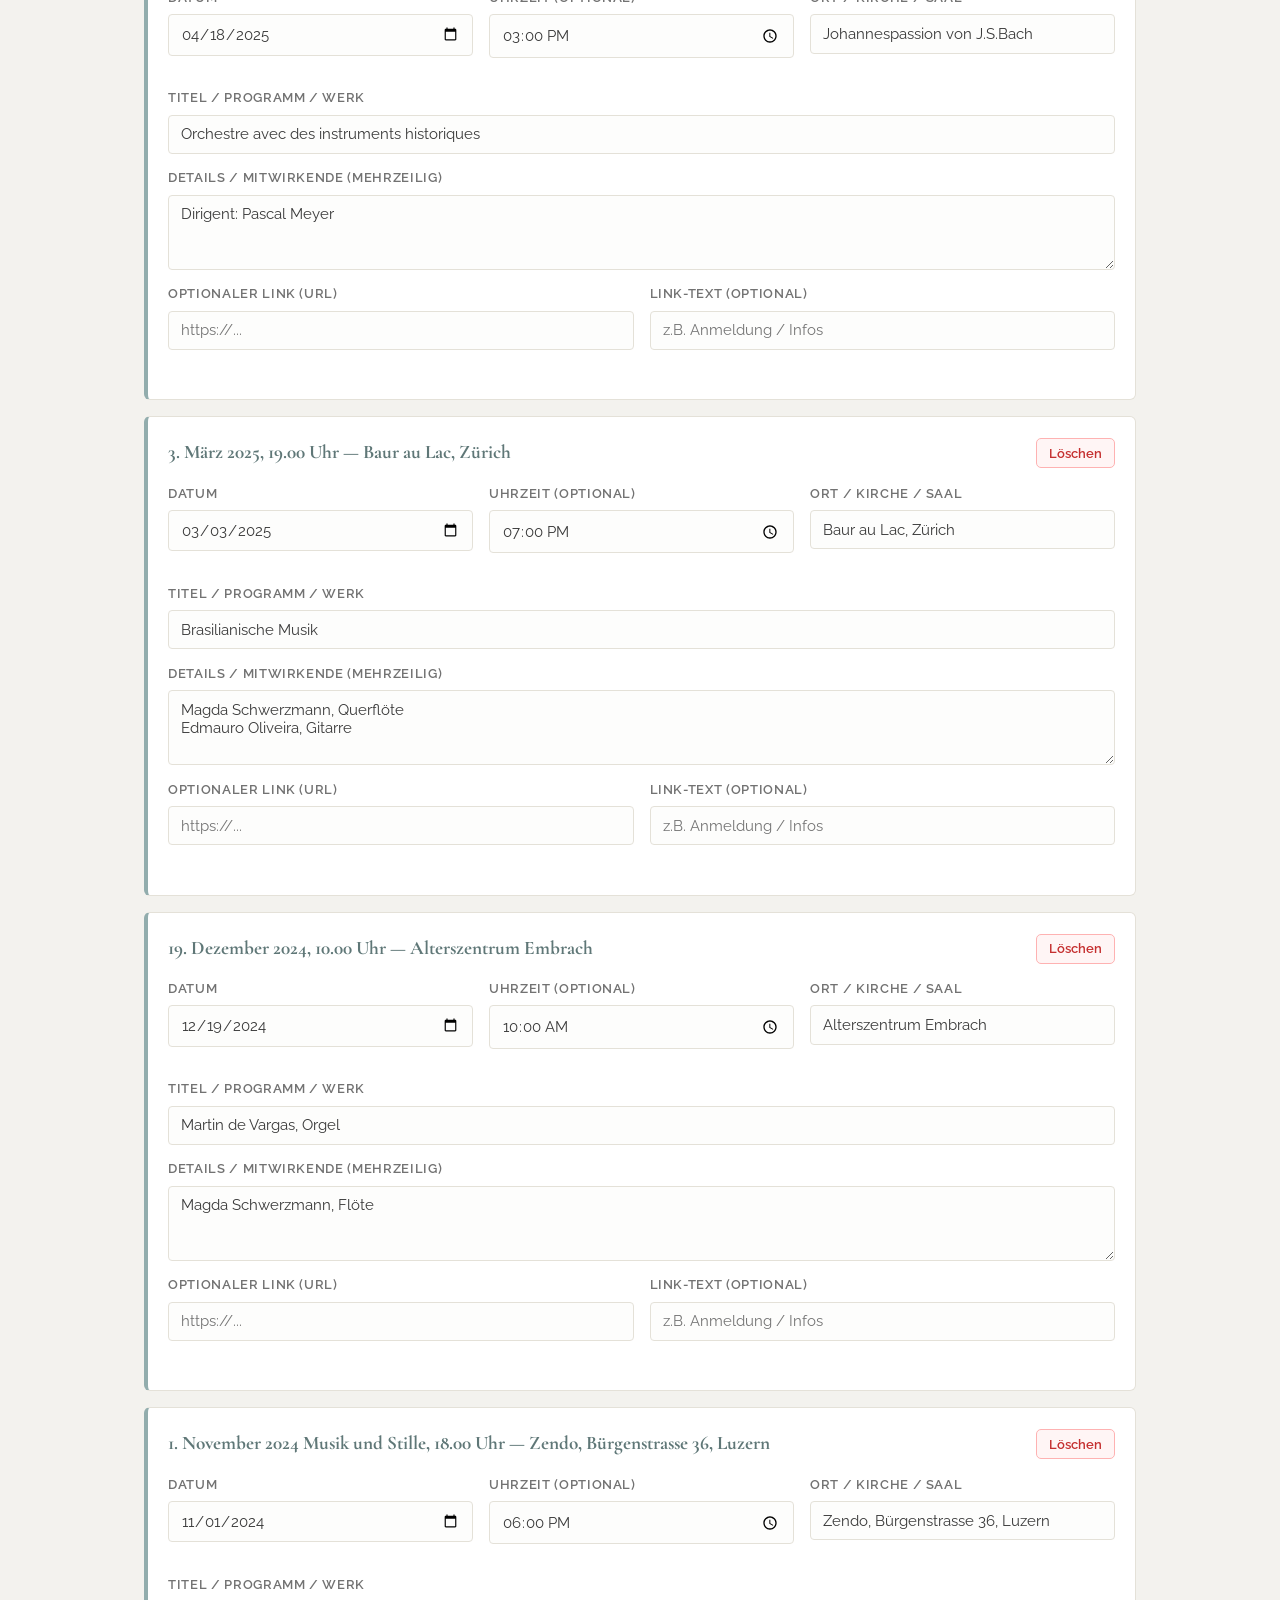
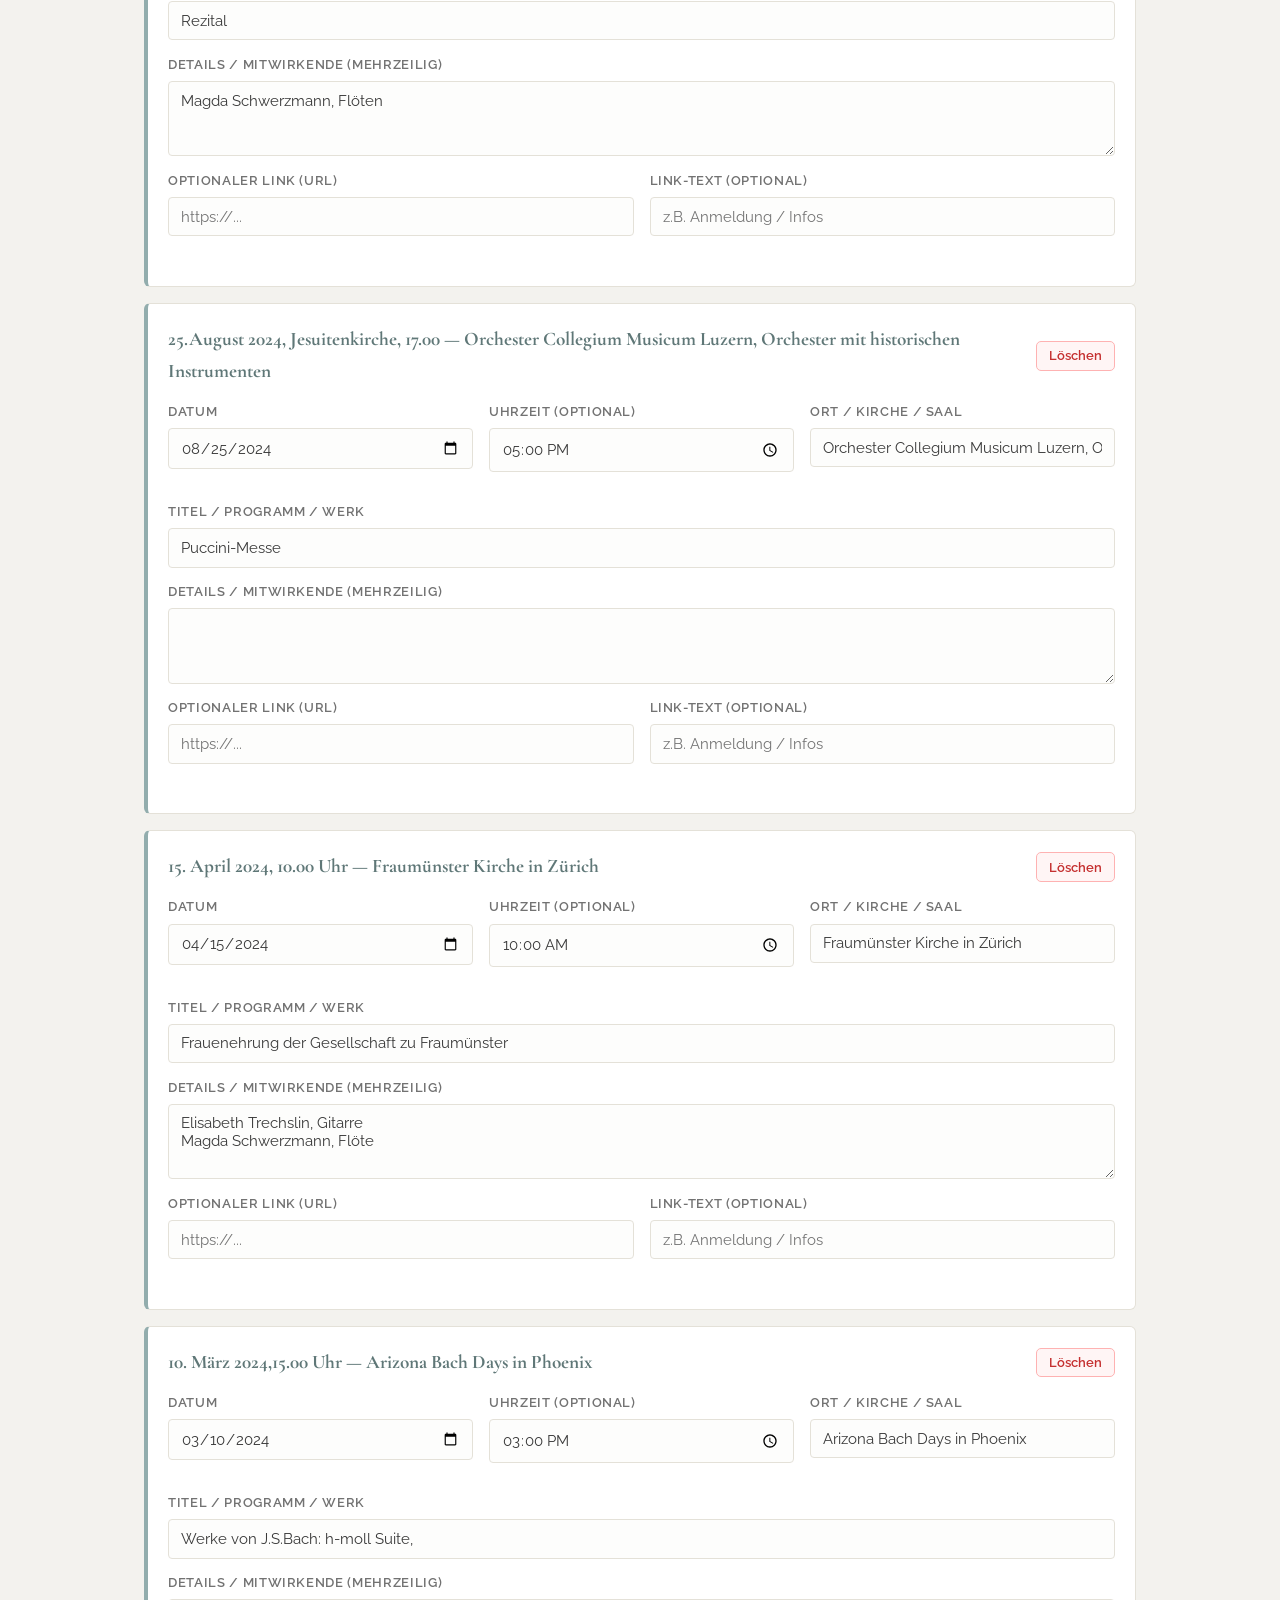
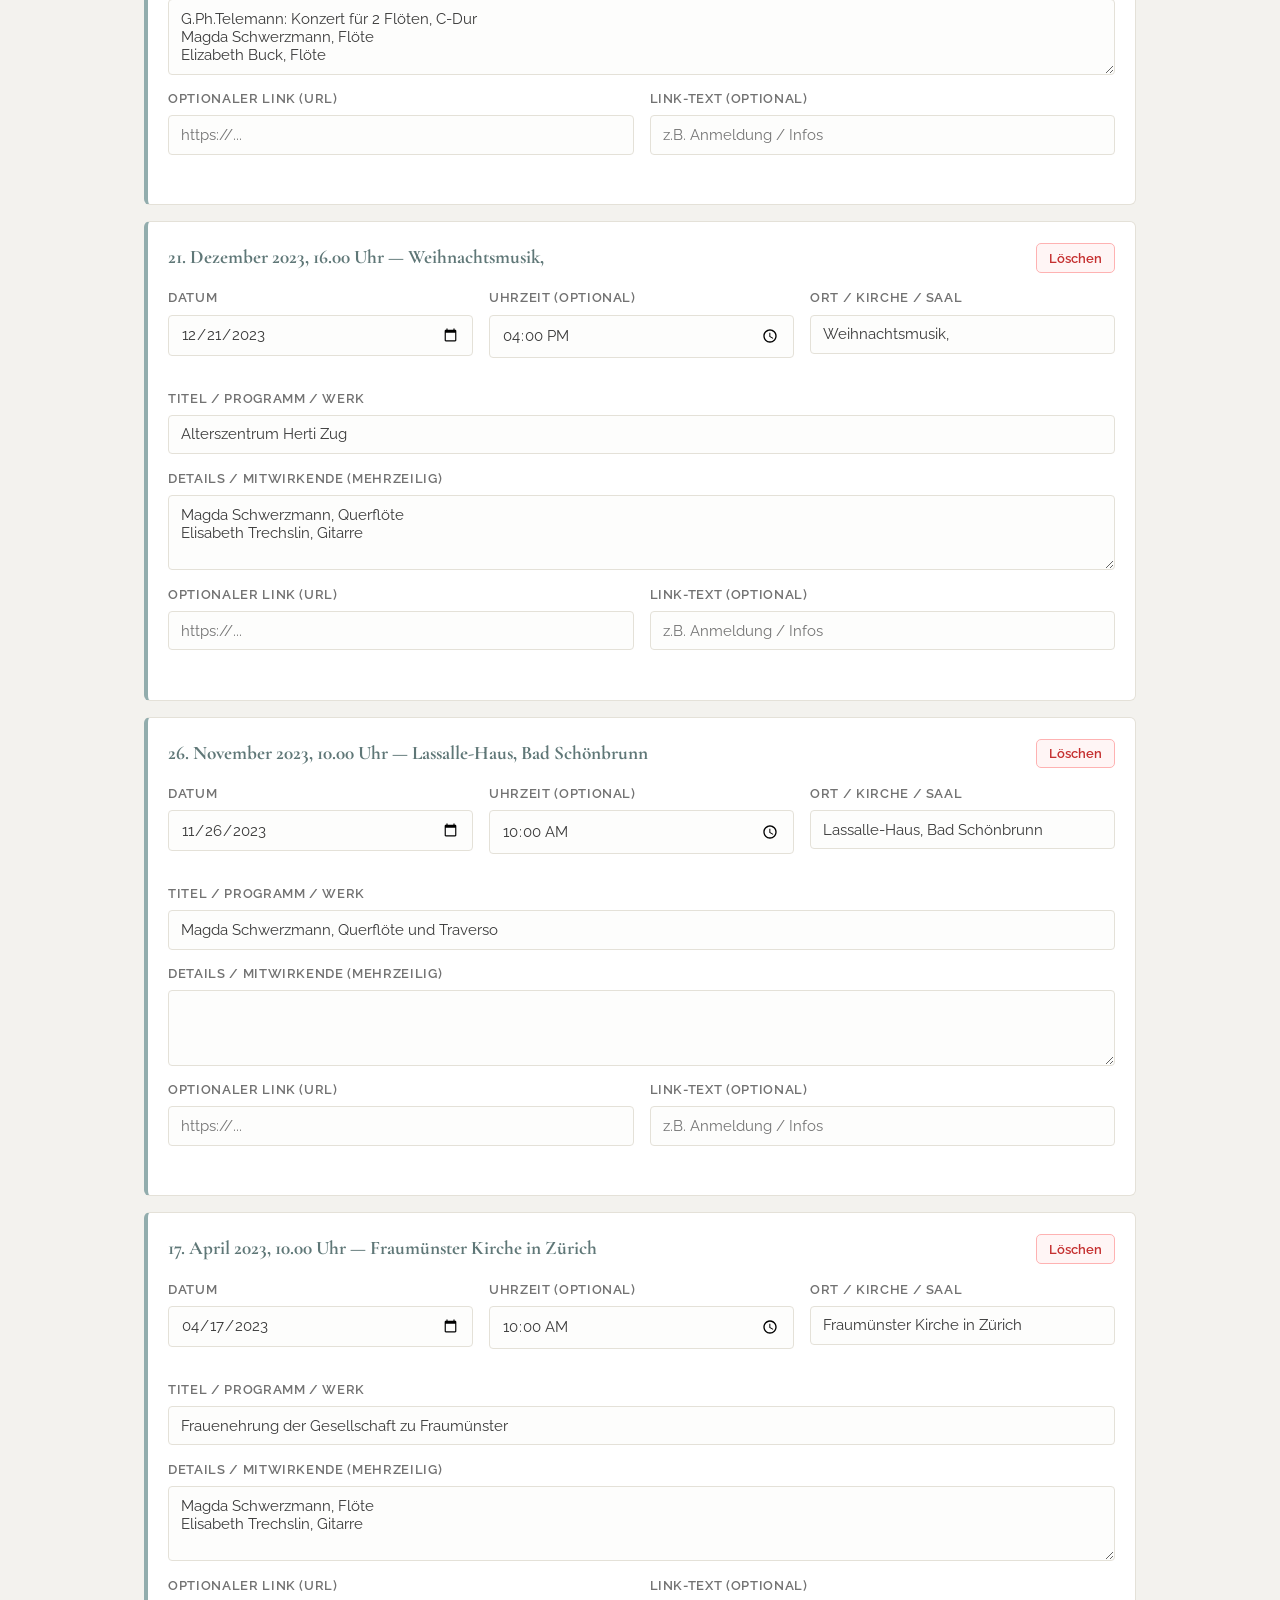
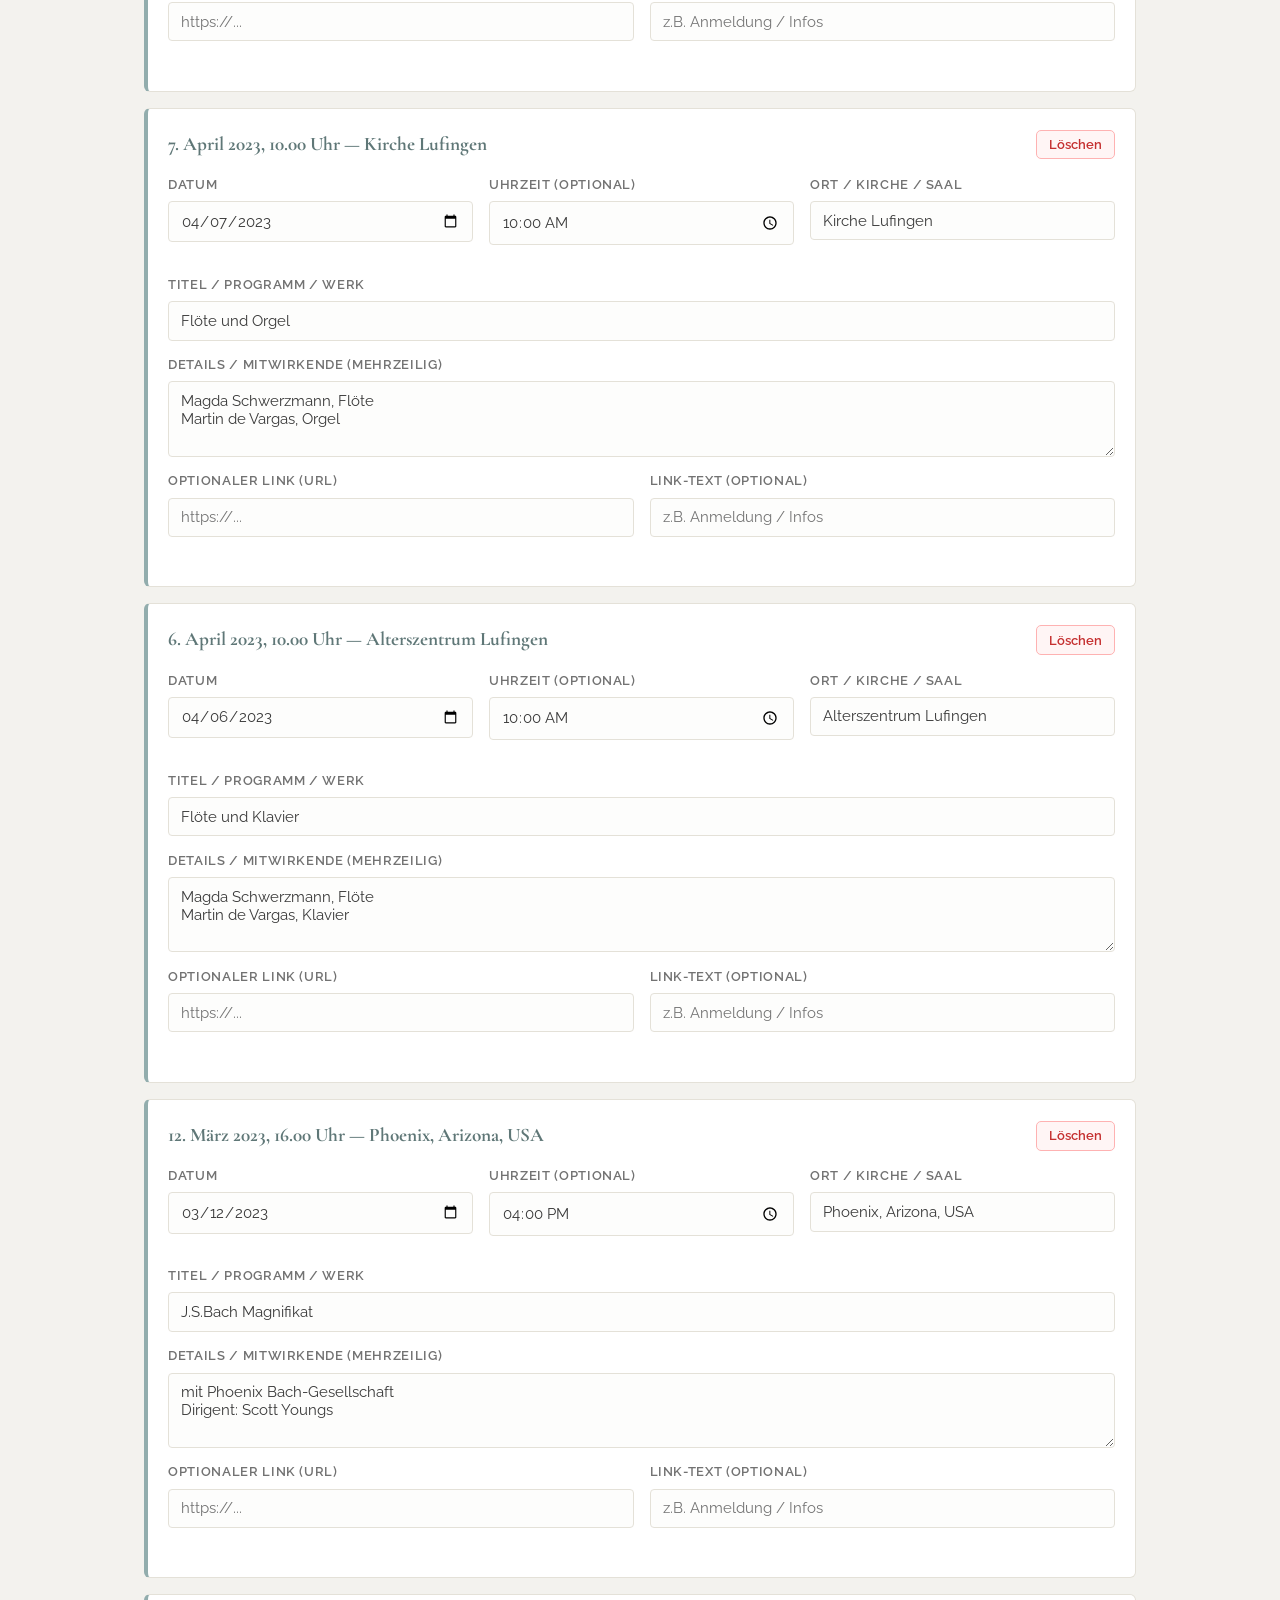
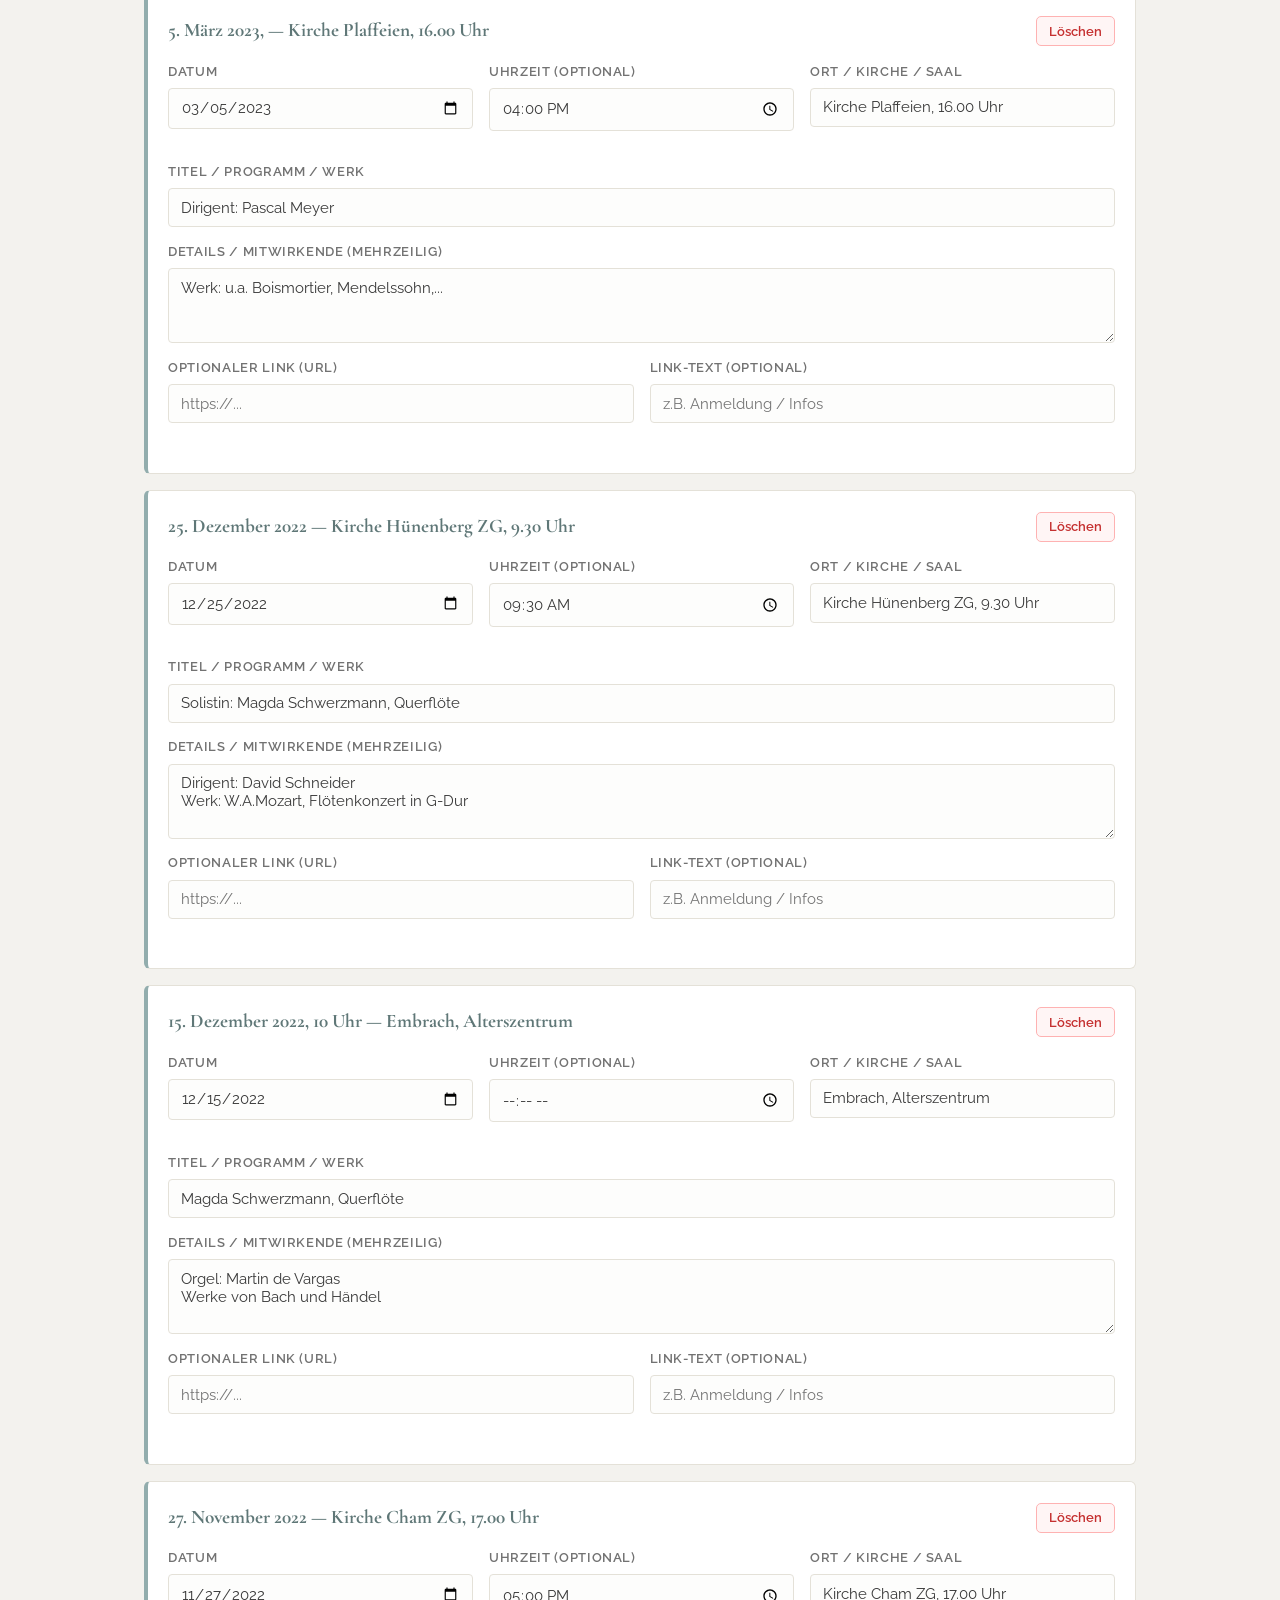
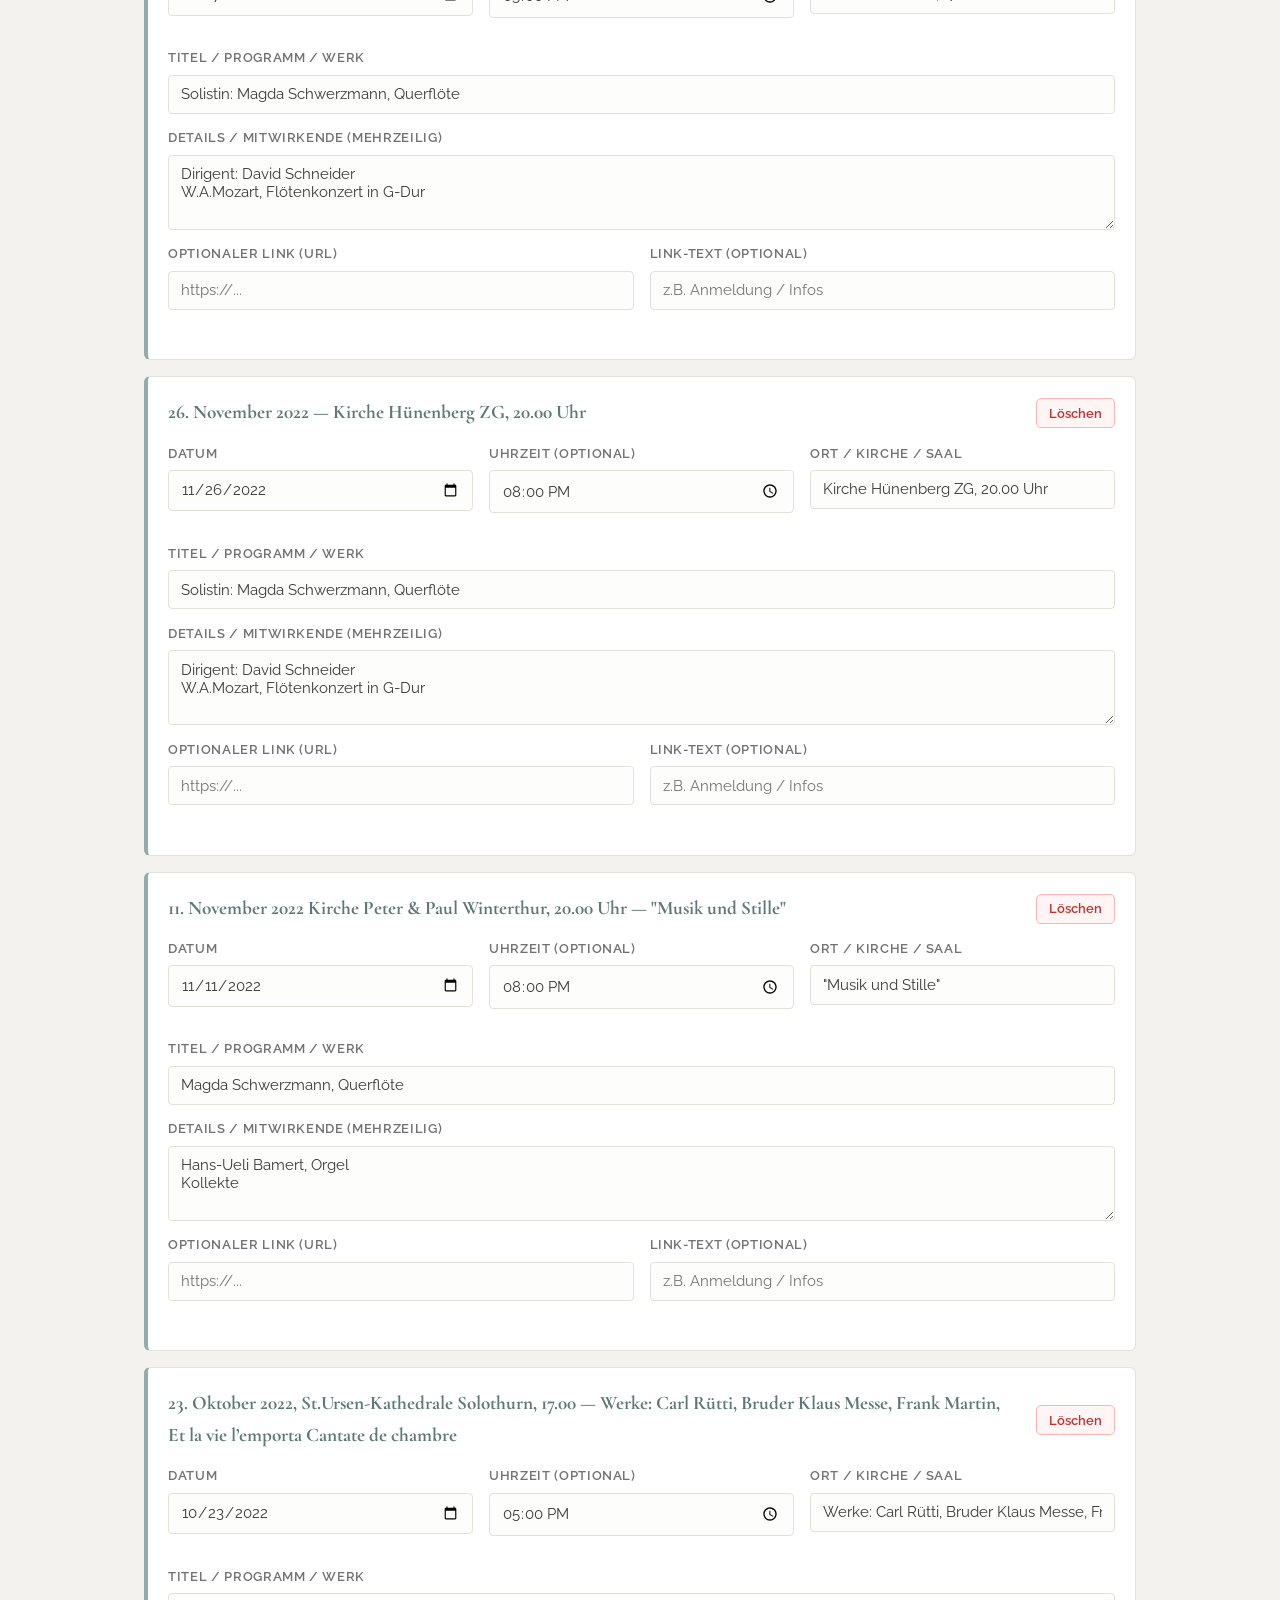
==== commit 8e4c2c00: "Simplify auth popup to single token field with hardcoded repo and branch" ====
--- a/admin/index.html
+++ b/admin/index.html
@@ -262,7 +262,6 @@
         <span>Website-Editor – Magda Schwerzmann</span>
       </div>
       <div class="admin-actions">
-        <button type="button" id="openAuthModalBtn" class="btn btn-secondary" title="Zugangsschlüssel / Einrichtungs-Link">🔑</button>
         <a href="../" target="_blank" class="btn btn-secondary">↗ Website ansehen</a>
         <button type="button" id="saveBtn" class="btn btn-primary">💾 Änderungen speichern</button>
       </div>
@@ -423,24 +422,7 @@
           <label for="ghToken">Persönlicher Zugangsschlüssel</label>
           <input type="password" id="ghToken" placeholder="github_pat_..." />
         </div>
-        <details style="margin-bottom: 1rem; font-size: 0.85rem; color: var(--text-muted);">
-          <summary style="cursor: pointer; margin-bottom: 0.5rem;">Erweiterte Optionen (Repository & Einrichtungs-Link)</summary>
-          <div class="form-grid" style="margin-top: 0.5rem;">
-            <div class="form-group">
-              <label for="ghRepo">Repository</label>
-              <input type="text" id="ghRepo" value="gallmann/magda-website" placeholder="gallmann/magda-website" />
-            </div>
-            <div class="form-group">
-              <label for="ghBranch">Branch</label>
-              <input type="text" id="ghBranch" value="main" />
-            </div>
-          </div>
-          <div style="display: flex; flex-wrap: wrap; gap: 0.5rem;">
-            <button type="button" id="copyMagicLinkBtn" class="btn btn-secondary" style="font-size: 0.82rem; padding: 0.45rem 0.8rem;">🔗 Einrichtungs-Link für Magda kopieren</button>
-            <button type="button" id="downloadJsonBtn" class="btn btn-secondary" style="font-size: 0.82rem; padding: 0.45rem 0.8rem;">⬇ Backup herunterladen</button>
-          </div>
-        </details>
-        <div style="display: flex; justify-content: flex-end; gap: 0.75rem;">
+        <div style="display: flex; justify-content: flex-end; gap: 0.75rem; margin-top: 1.25rem;">
           <button type="button" id="cancelAuthModalBtn" class="btn btn-secondary">Abbrechen</button>
           <button type="button" id="saveGhSettingsBtn" class="btn btn-primary">Zugang merken & Speichern</button>
         </div>
@@ -796,16 +778,15 @@
       renderLinks();
     });
 
+    const GH_REPO = 'gallmann/magda-website';
+    const GH_BRANCH = 'main';
+
     function checkMagicSetupHash() {
       if (!window.location.hash || window.location.hash.length < 2) return;
       const params = new URLSearchParams(window.location.hash.slice(1));
-      const repo = params.get('repo');
-      const branch = params.get('branch');
       const token = params.get('token');
-      if (repo || token) {
-        if (repo) localStorage.setItem('magda_gh_repo', repo.trim());
-        if (branch) localStorage.setItem('magda_gh_branch', branch.trim());
-        if (token) localStorage.setItem('magda_gh_token', token.trim());
+      if (token) {
+        localStorage.setItem('magda_gh_token', token.trim());
         history.replaceState(null, '', window.location.pathname + window.location.search);
         showToast('✓ Einmalige Einrichtung erfolgreich! Du kannst jetzt jederzeit speichern.');
       }
@@ -824,7 +805,6 @@
       document.getElementById('authModal').classList.remove('open');
     }
 
-    document.getElementById('openAuthModalBtn').addEventListener('click', () => openAuthModal(false));
     document.getElementById('closeAuthModalBtn').addEventListener('click', closeAuthModal);
     document.getElementById('cancelAuthModalBtn').addEventListener('click', closeAuthModal);
     document.getElementById('authModal').addEventListener('click', (e) => {
@@ -833,8 +813,6 @@
 
     function loadGhSettings() {
       checkMagicSetupHash();
-      document.getElementById('ghRepo').value = localStorage.getItem('magda_gh_repo') || 'gallmann/magda-website';
-      document.getElementById('ghBranch').value = localStorage.getItem('magda_gh_branch') || 'main';
       document.getElementById('ghToken').value = localStorage.getItem('magda_gh_token') || '';
     }
 
@@ -844,8 +822,6 @@
         showToast('Bitte gib den Zugangsschlüssel ein.', true);
         return;
       }
-      localStorage.setItem('magda_gh_repo', document.getElementById('ghRepo').value.trim() || 'gallmann/magda-website');
-      localStorage.setItem('magda_gh_branch', document.getElementById('ghBranch').value.trim() || 'main');
       localStorage.setItem('magda_gh_token', tokenVal);
       const shouldSave = pendingSaveAfterAuth;
       closeAuthModal();
@@ -854,36 +830,6 @@
       } else {
         showToast('✓ Zugangsschlüssel im Browser gespeichert.');
       }
-    });
-
-    document.getElementById('copyMagicLinkBtn').addEventListener('click', async () => {
-      const repo = document.getElementById('ghRepo').value.trim();
-      const branch = document.getElementById('ghBranch').value.trim() || 'main';
-      const token = document.getElementById('ghToken').value.trim();
-      if (!repo || !token) {
-        showToast('Bitte zuerst Repository und Token eingeben.', true);
-        return;
-      }
-      localStorage.setItem('magda_gh_repo', repo);
-      localStorage.setItem('magda_gh_branch', branch);
-      localStorage.setItem('magda_gh_token', token);
-      const hash = new URLSearchParams({ repo, branch, token }).toString();
-      const magicUrl = `${window.location.origin}${window.location.pathname}#${hash}`;
-      try {
-        await navigator.clipboard.writeText(magicUrl);
-        showToast('✓ Einrichtungs-Link in die Zwischenablage kopiert!');
-      } catch {
-        prompt('Kopiere diesen Einrichtungs-Link für Magda:', magicUrl);
-      }
-    });
-
-    document.getElementById('downloadJsonBtn').addEventListener('click', () => {
-      collectHomeAndContact();
-      const blob = new Blob([JSON.stringify(siteData, null, 2)], { type: 'application/json' });
-      const a = document.createElement('a');
-      a.href = URL.createObjectURL(blob);
-      a.download = 'content.json';
-      a.click();
     });
 
     // Save handler (tries local/Raspberry Pi API first, falls back to GitHub API)
@@ -928,8 +874,8 @@
         }
 
         // 2. Save via GitHub REST API
-        const repo = localStorage.getItem('magda_gh_repo') || 'gallmann/magda-website';
-        const branch = localStorage.getItem('magda_gh_branch') || 'main';
+        const repo = GH_REPO;
+        const branch = GH_BRANCH;
 
         const apiUrl = `https://api.github.com/repos/${repo}/contents/data/content.json`;
         const getFile = await fetch(`${apiUrl}?ref=${branch}`, {
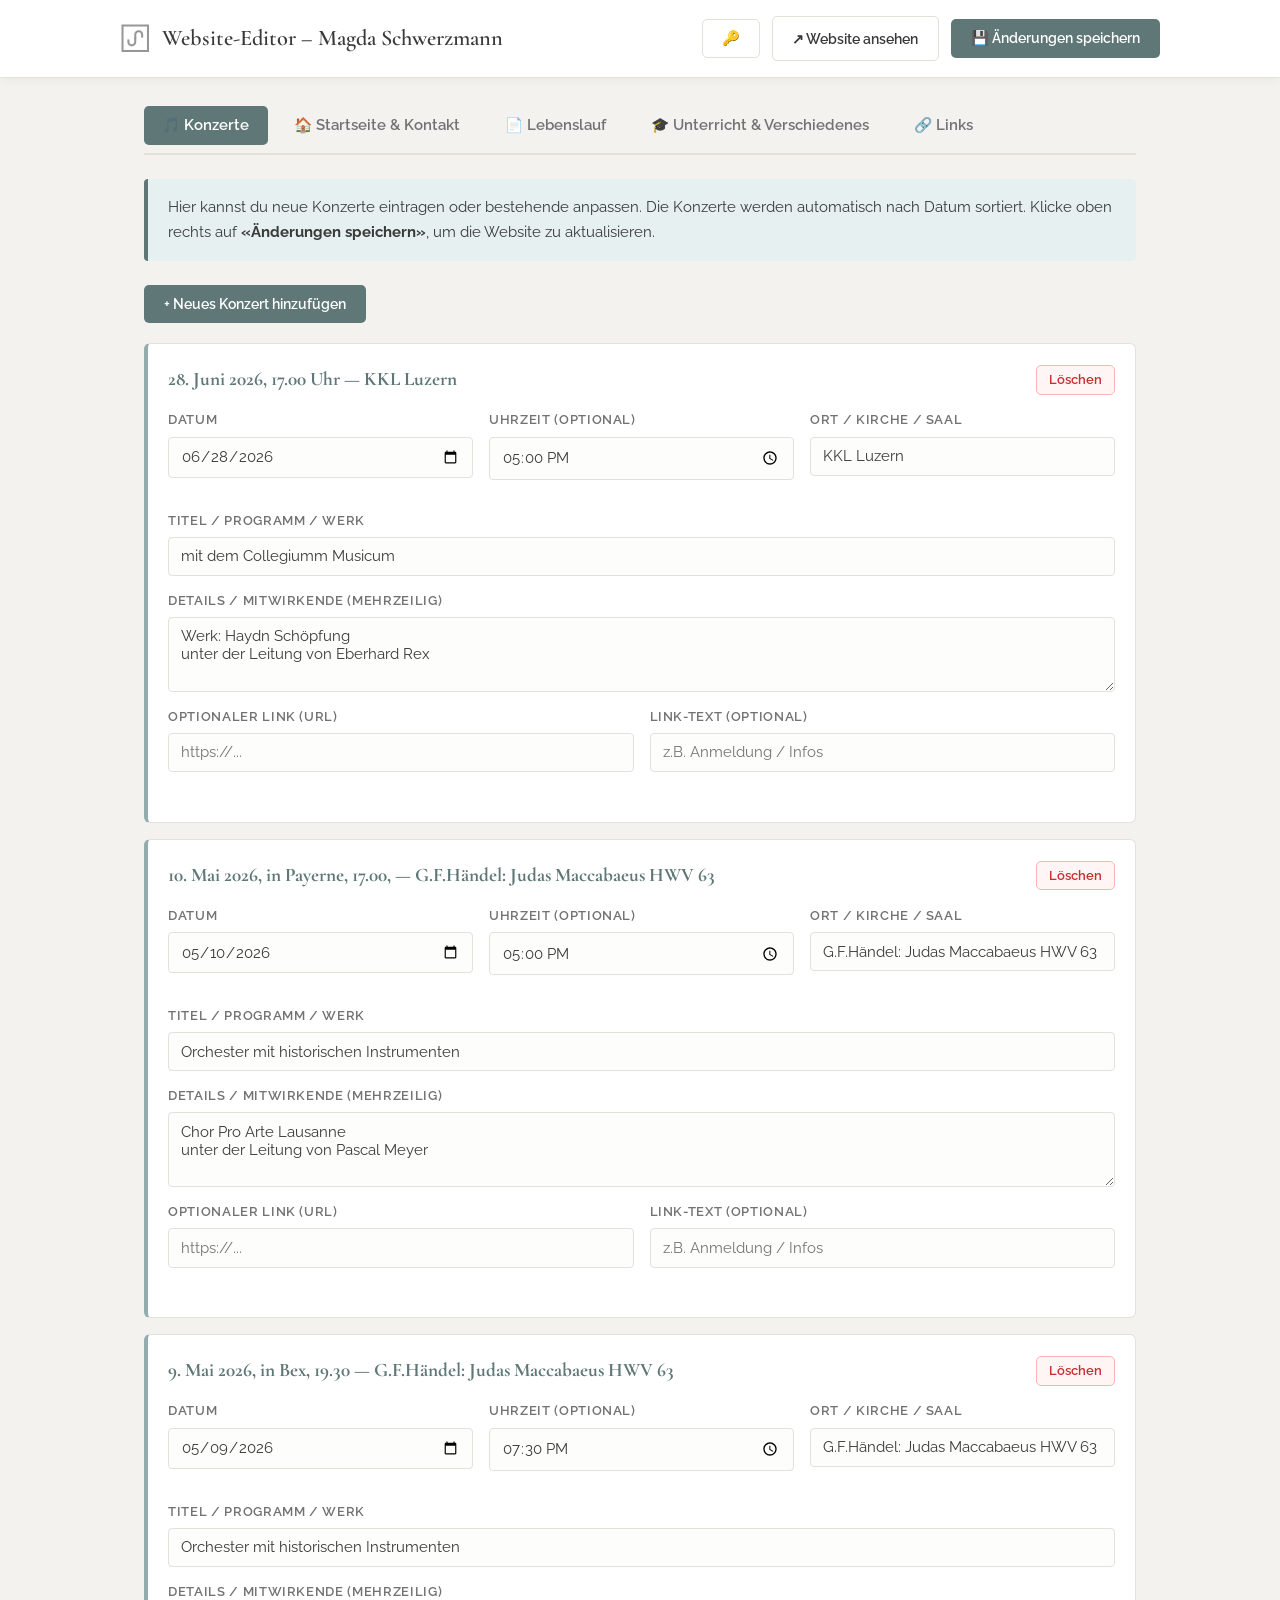
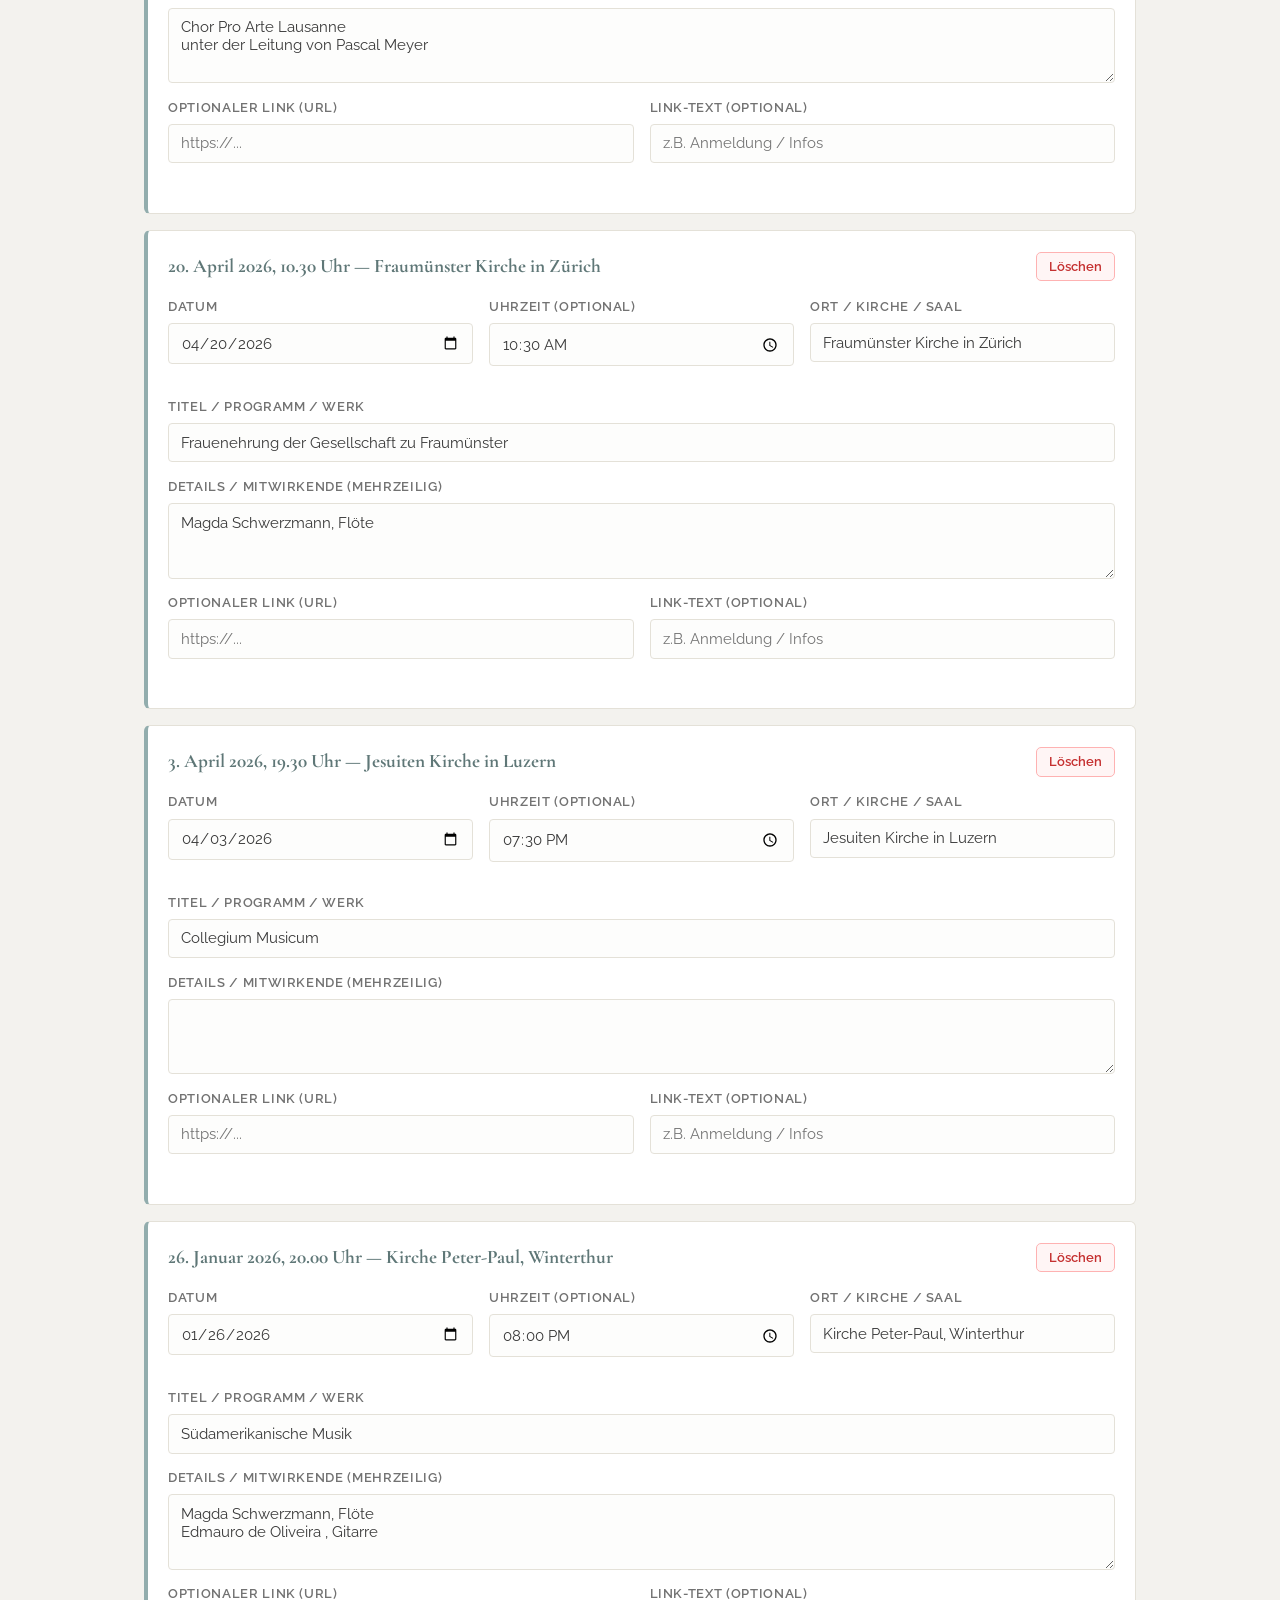
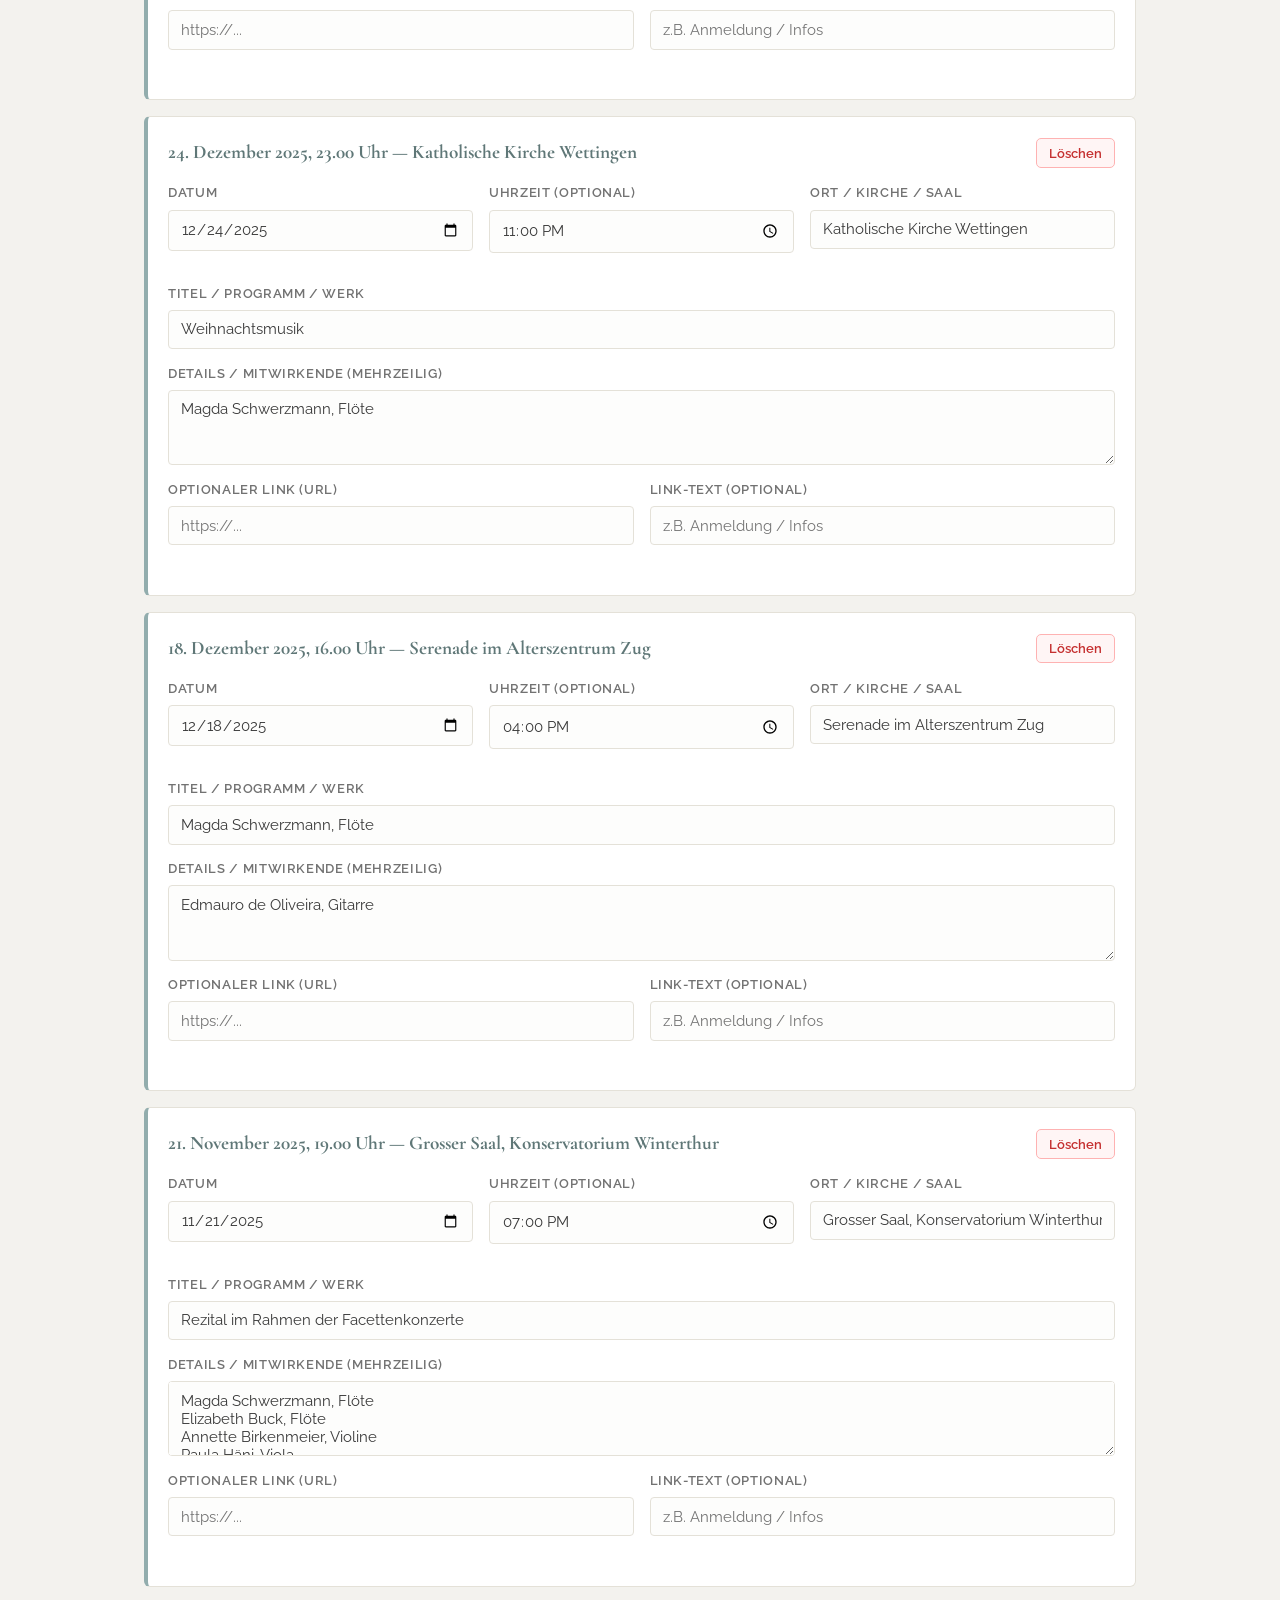
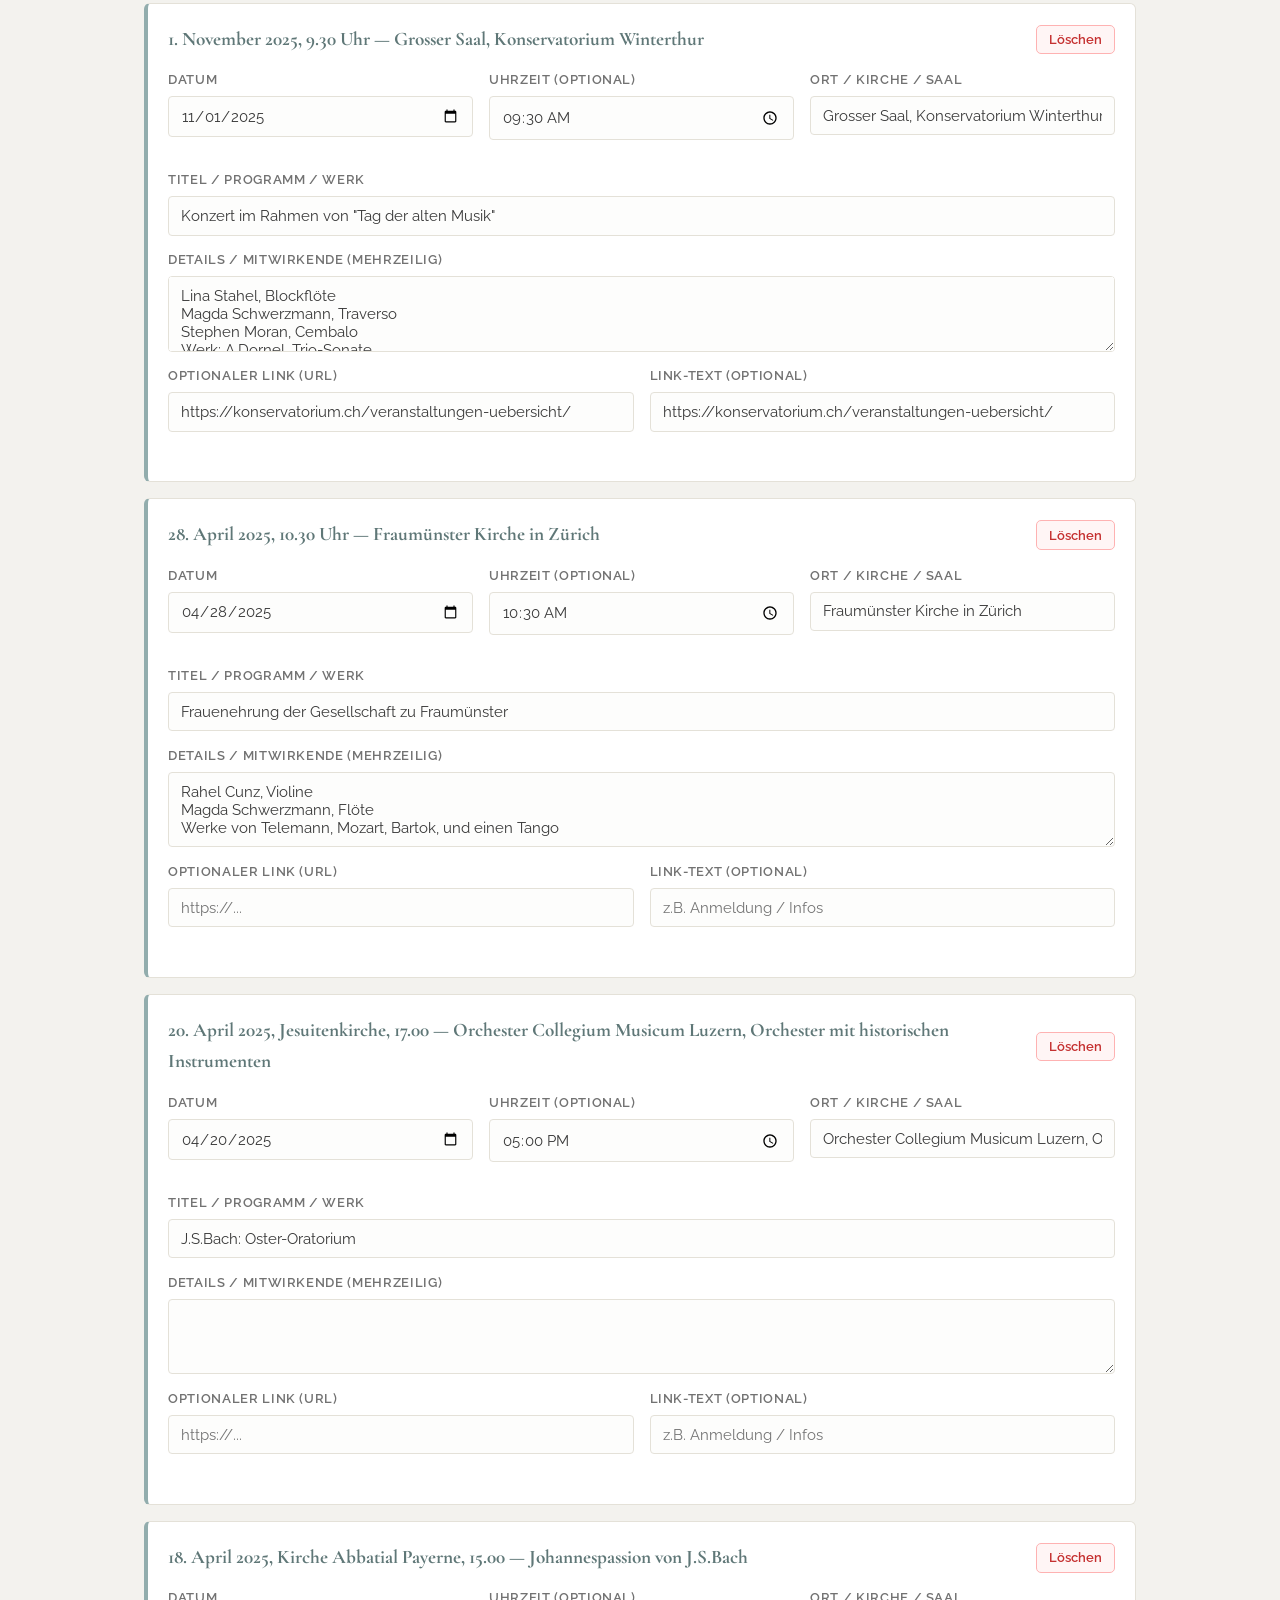
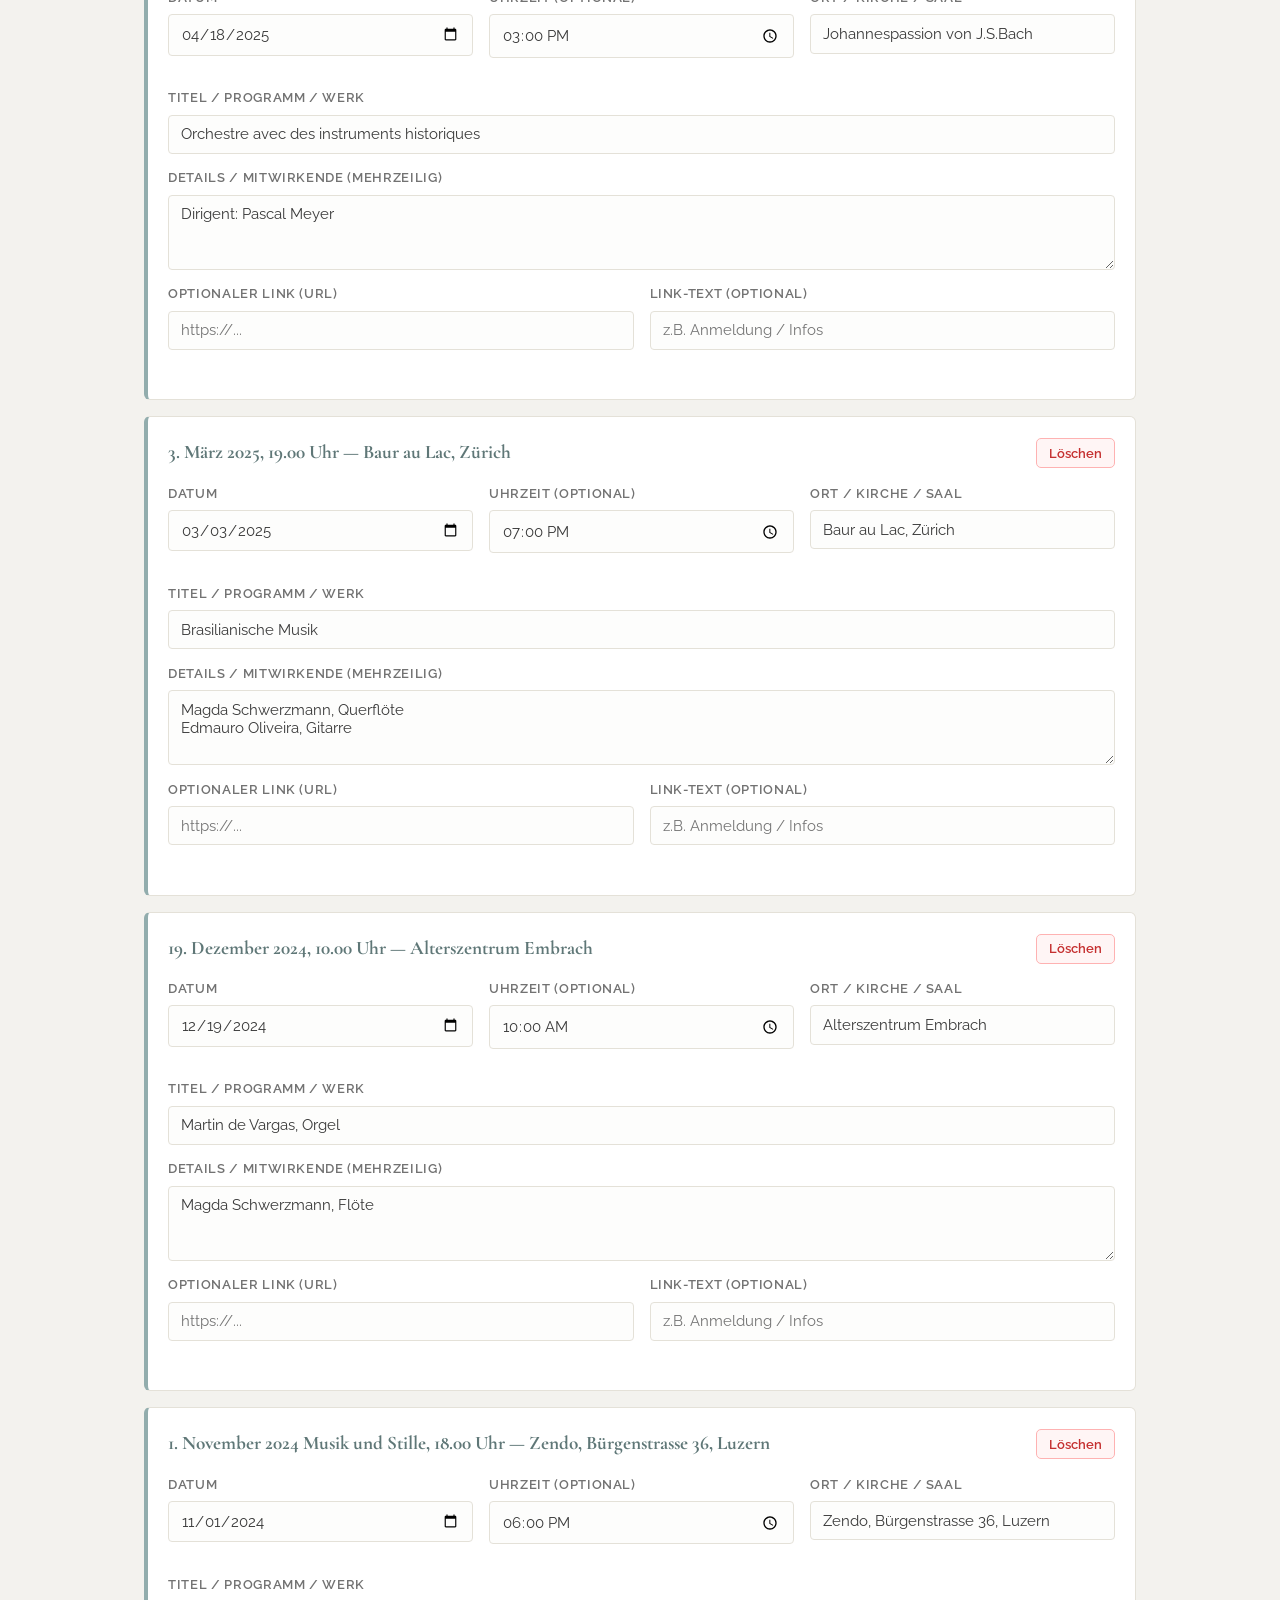
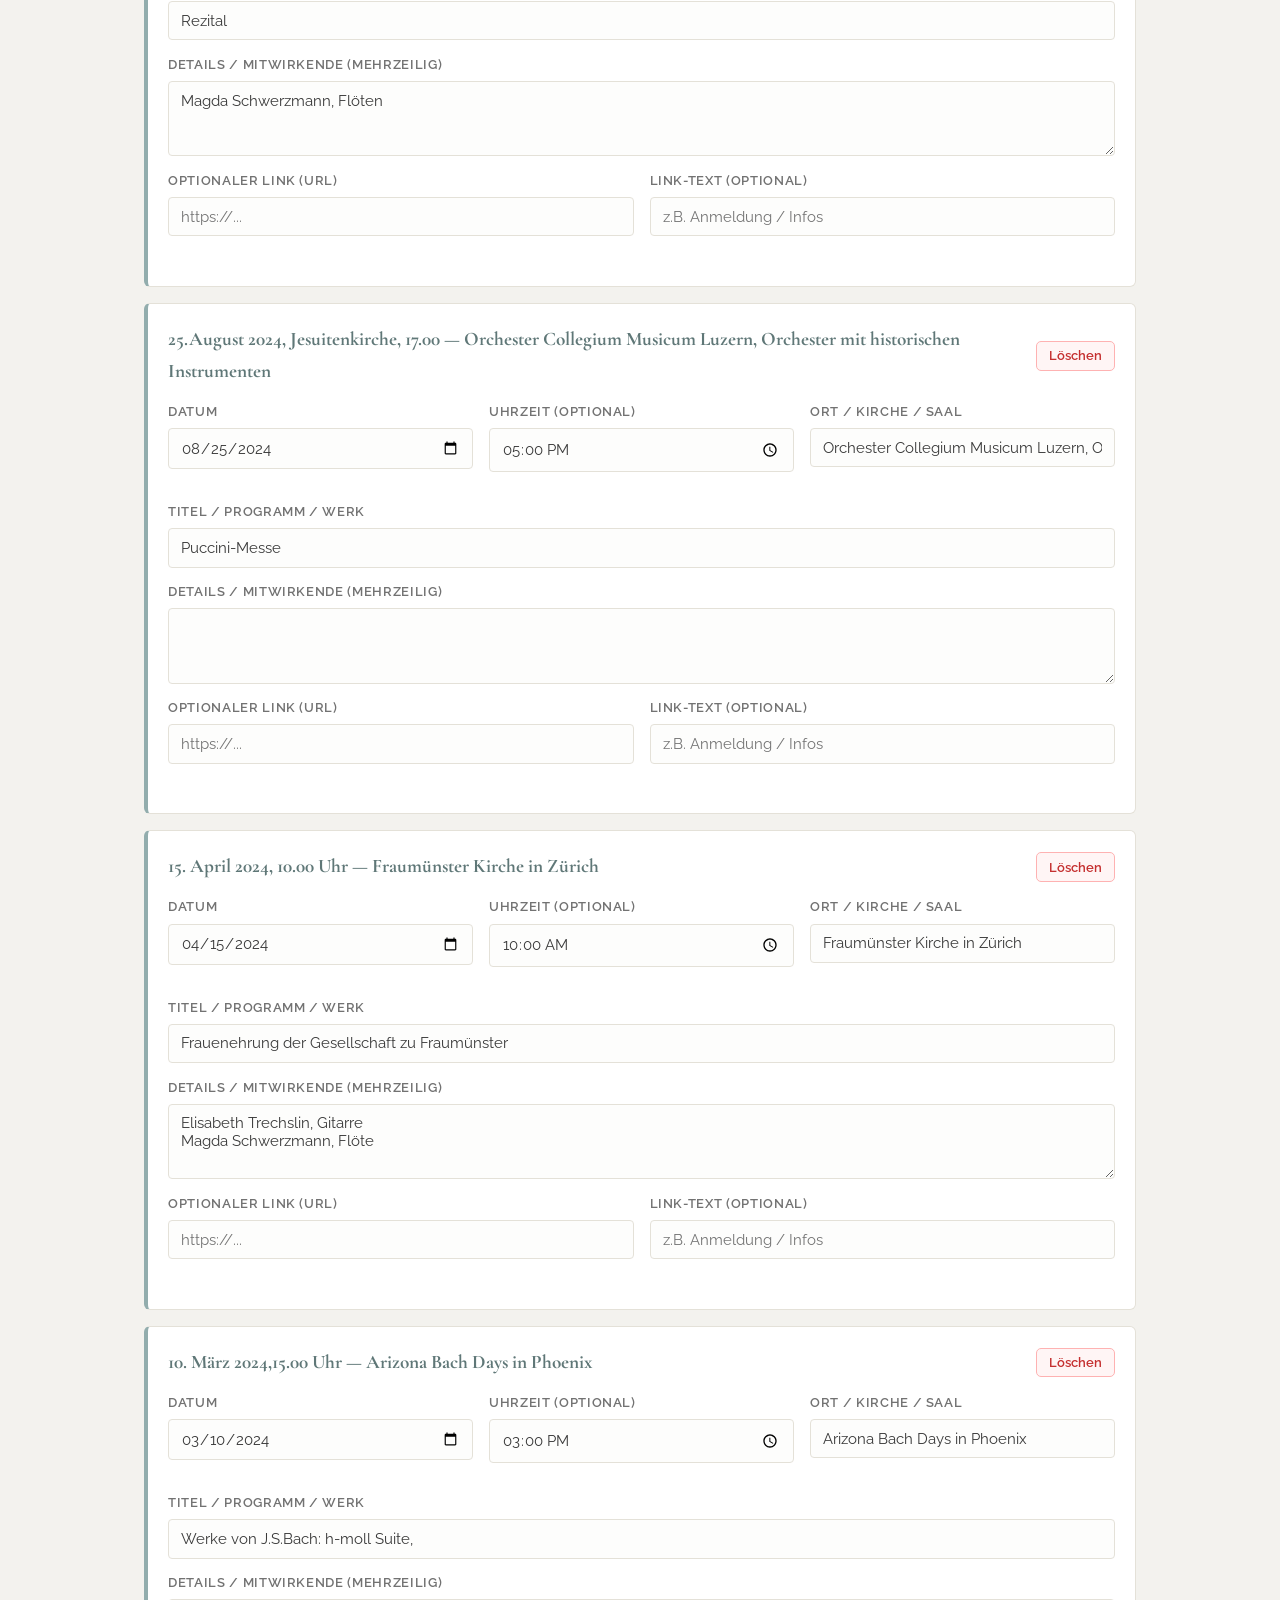
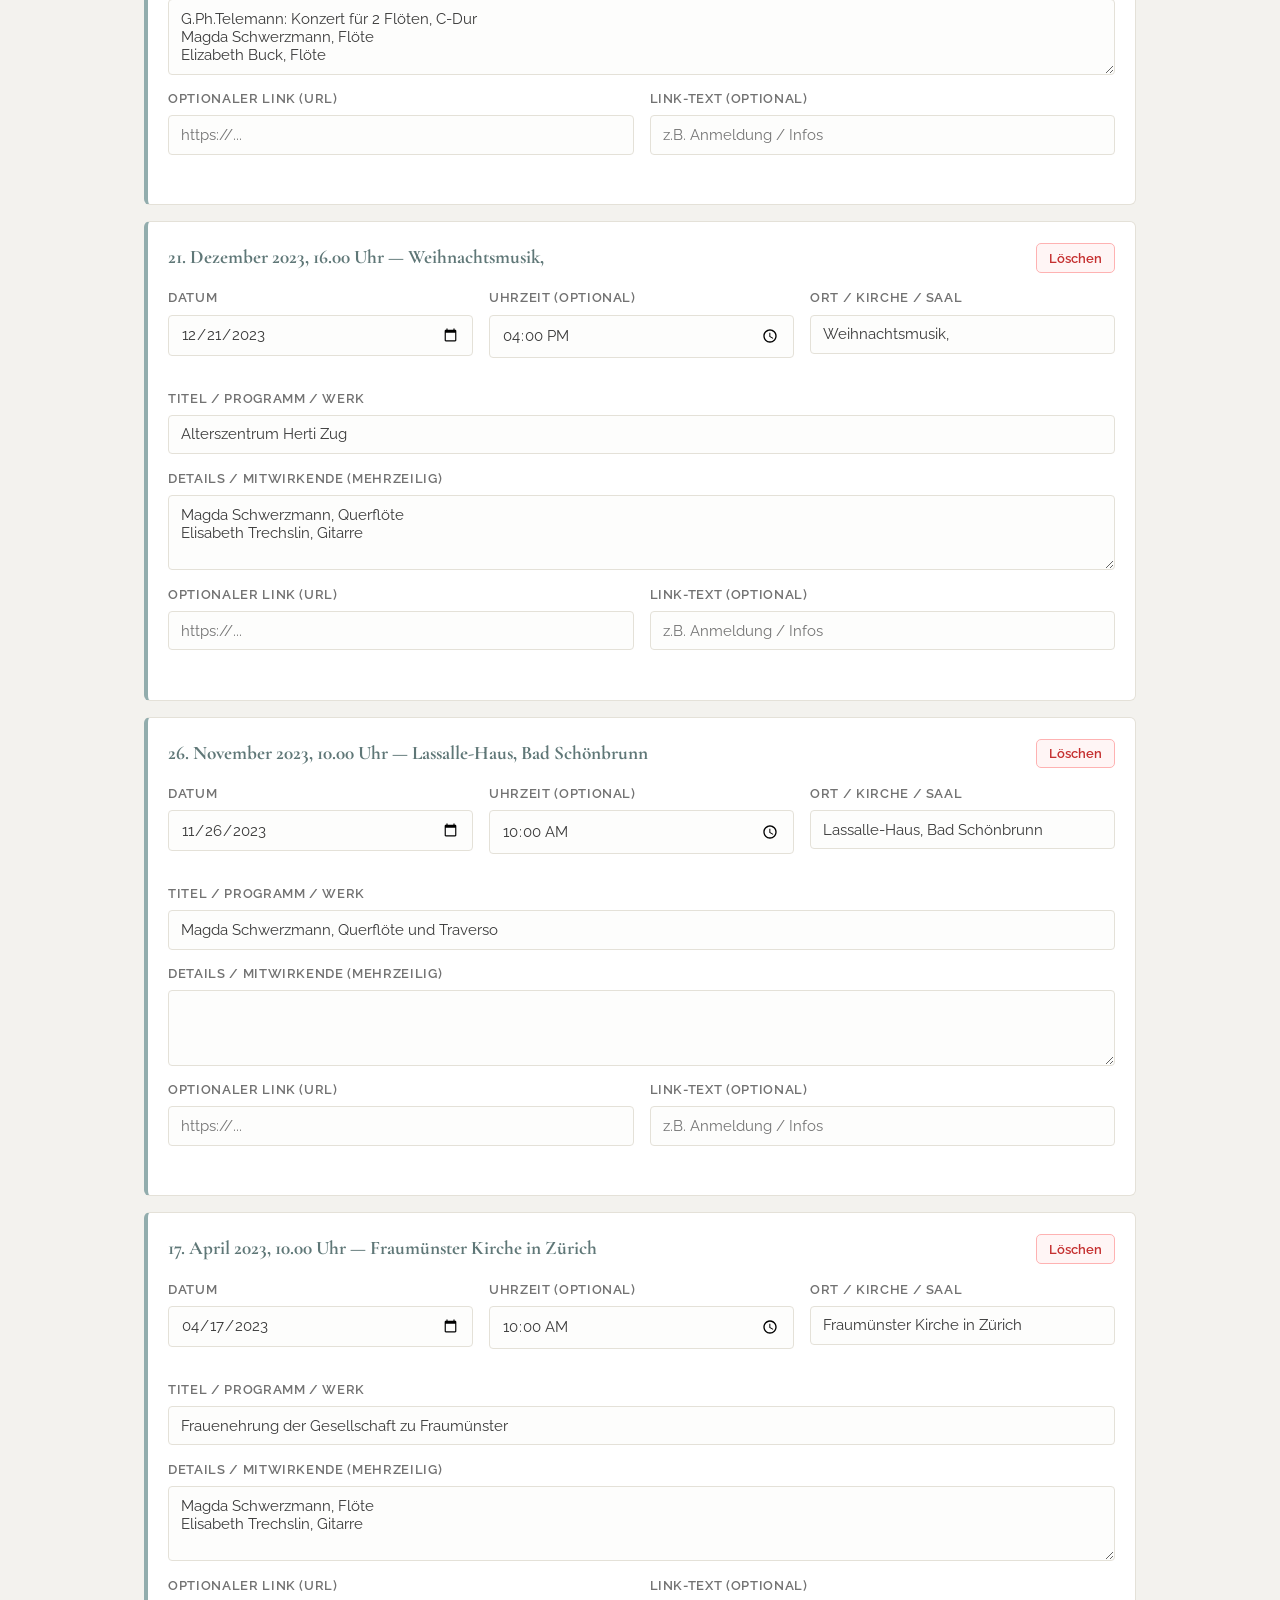
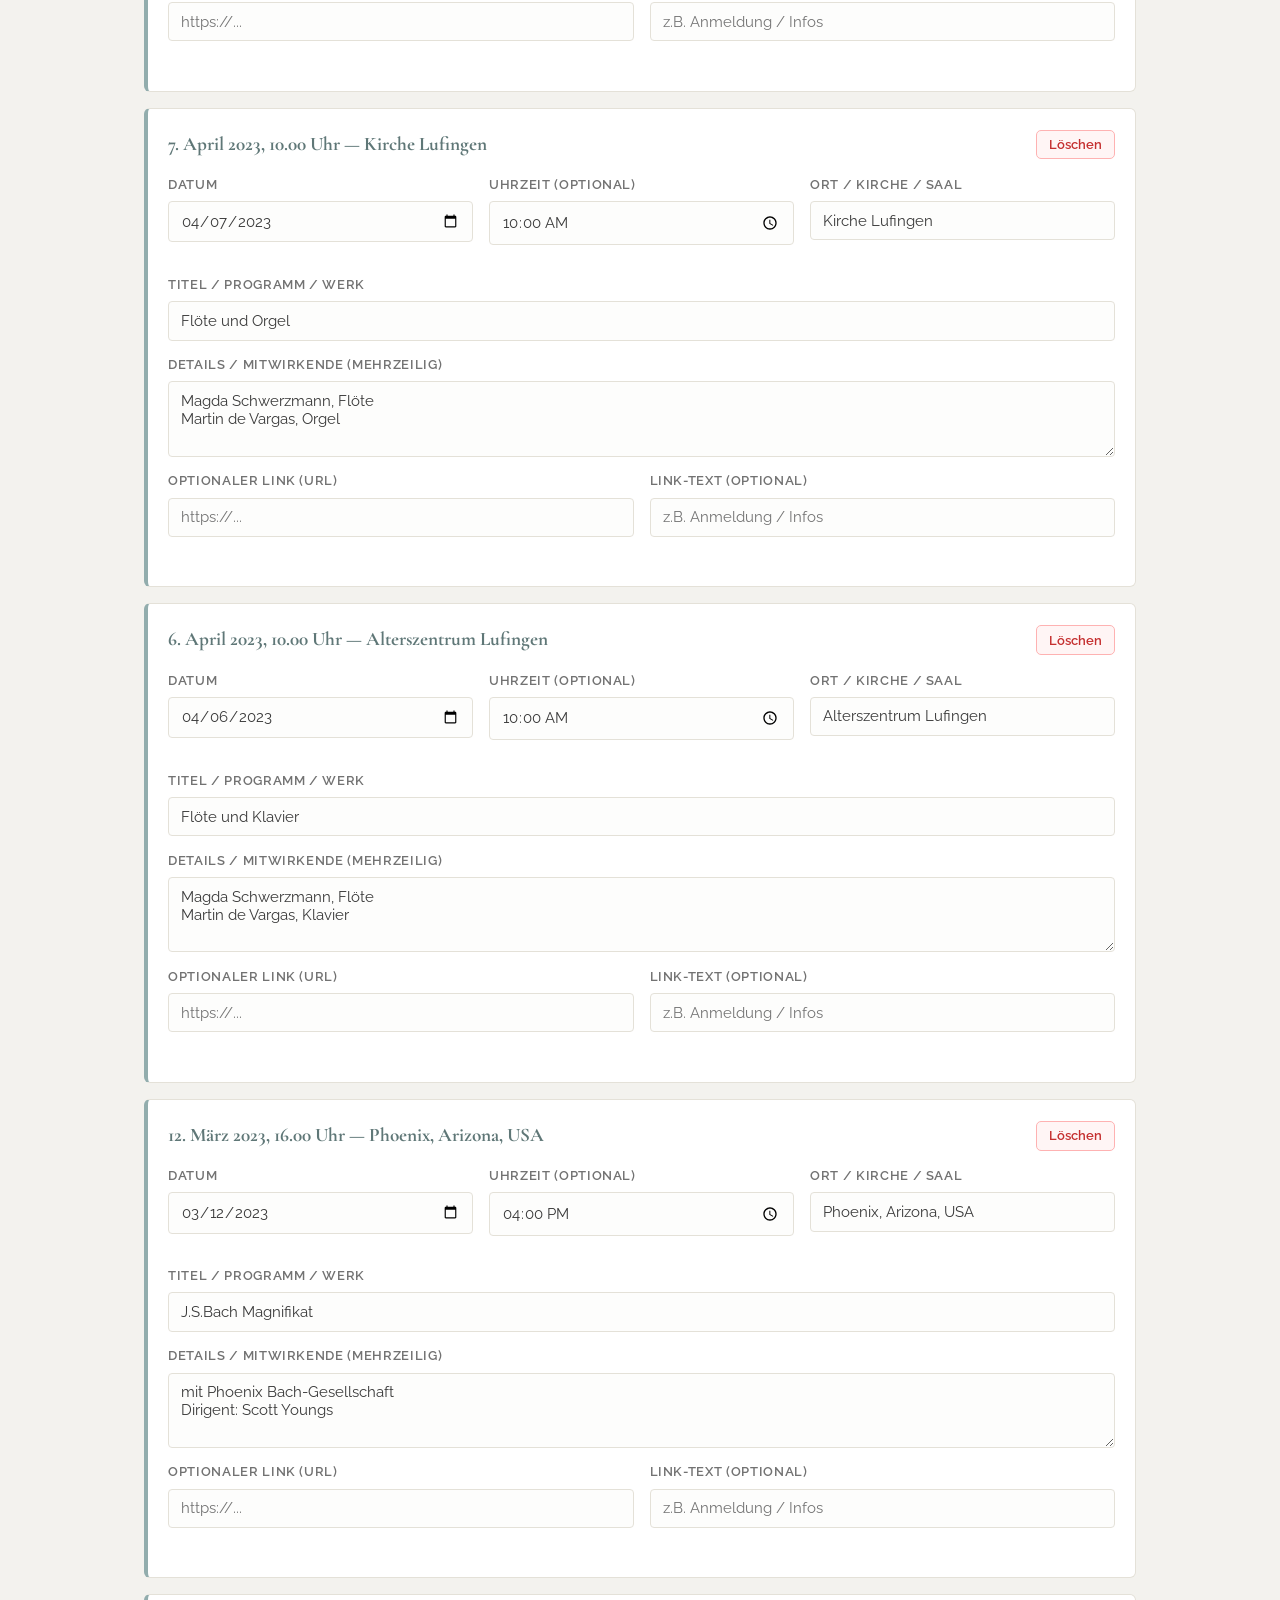
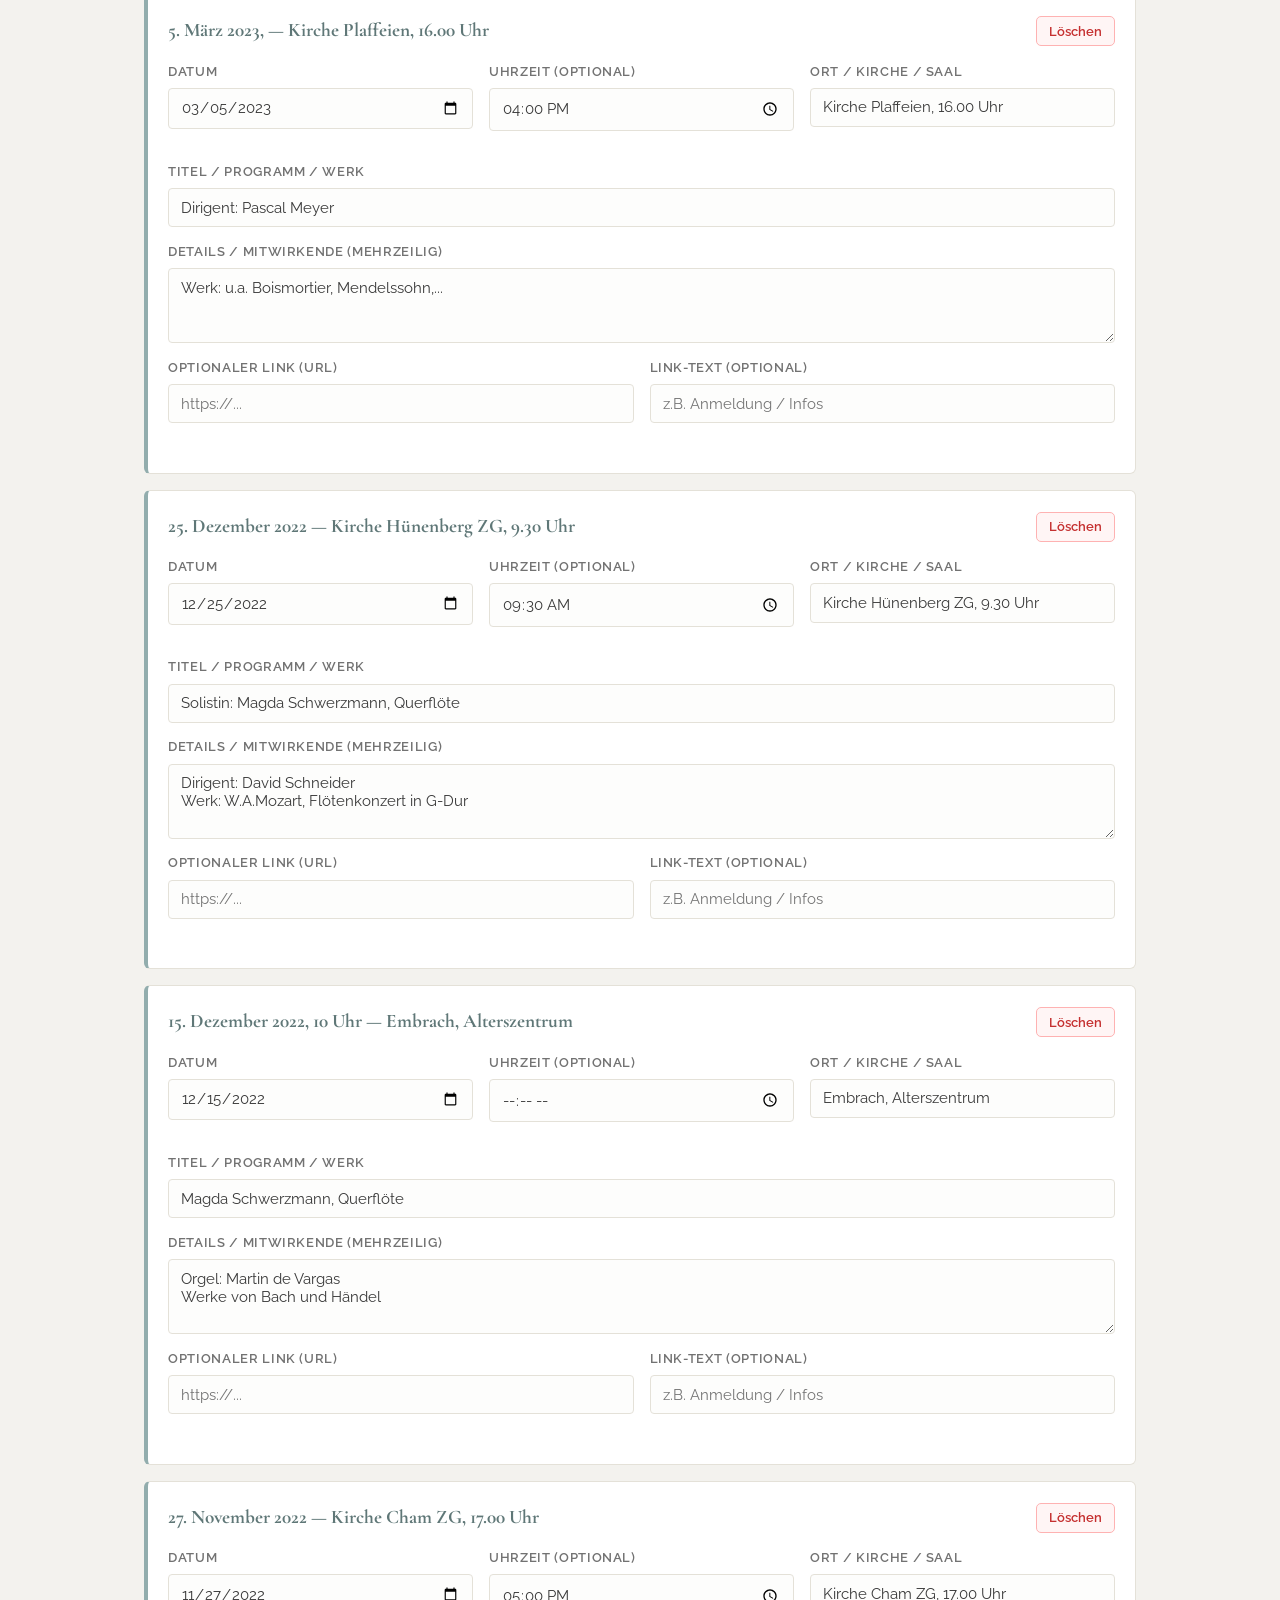
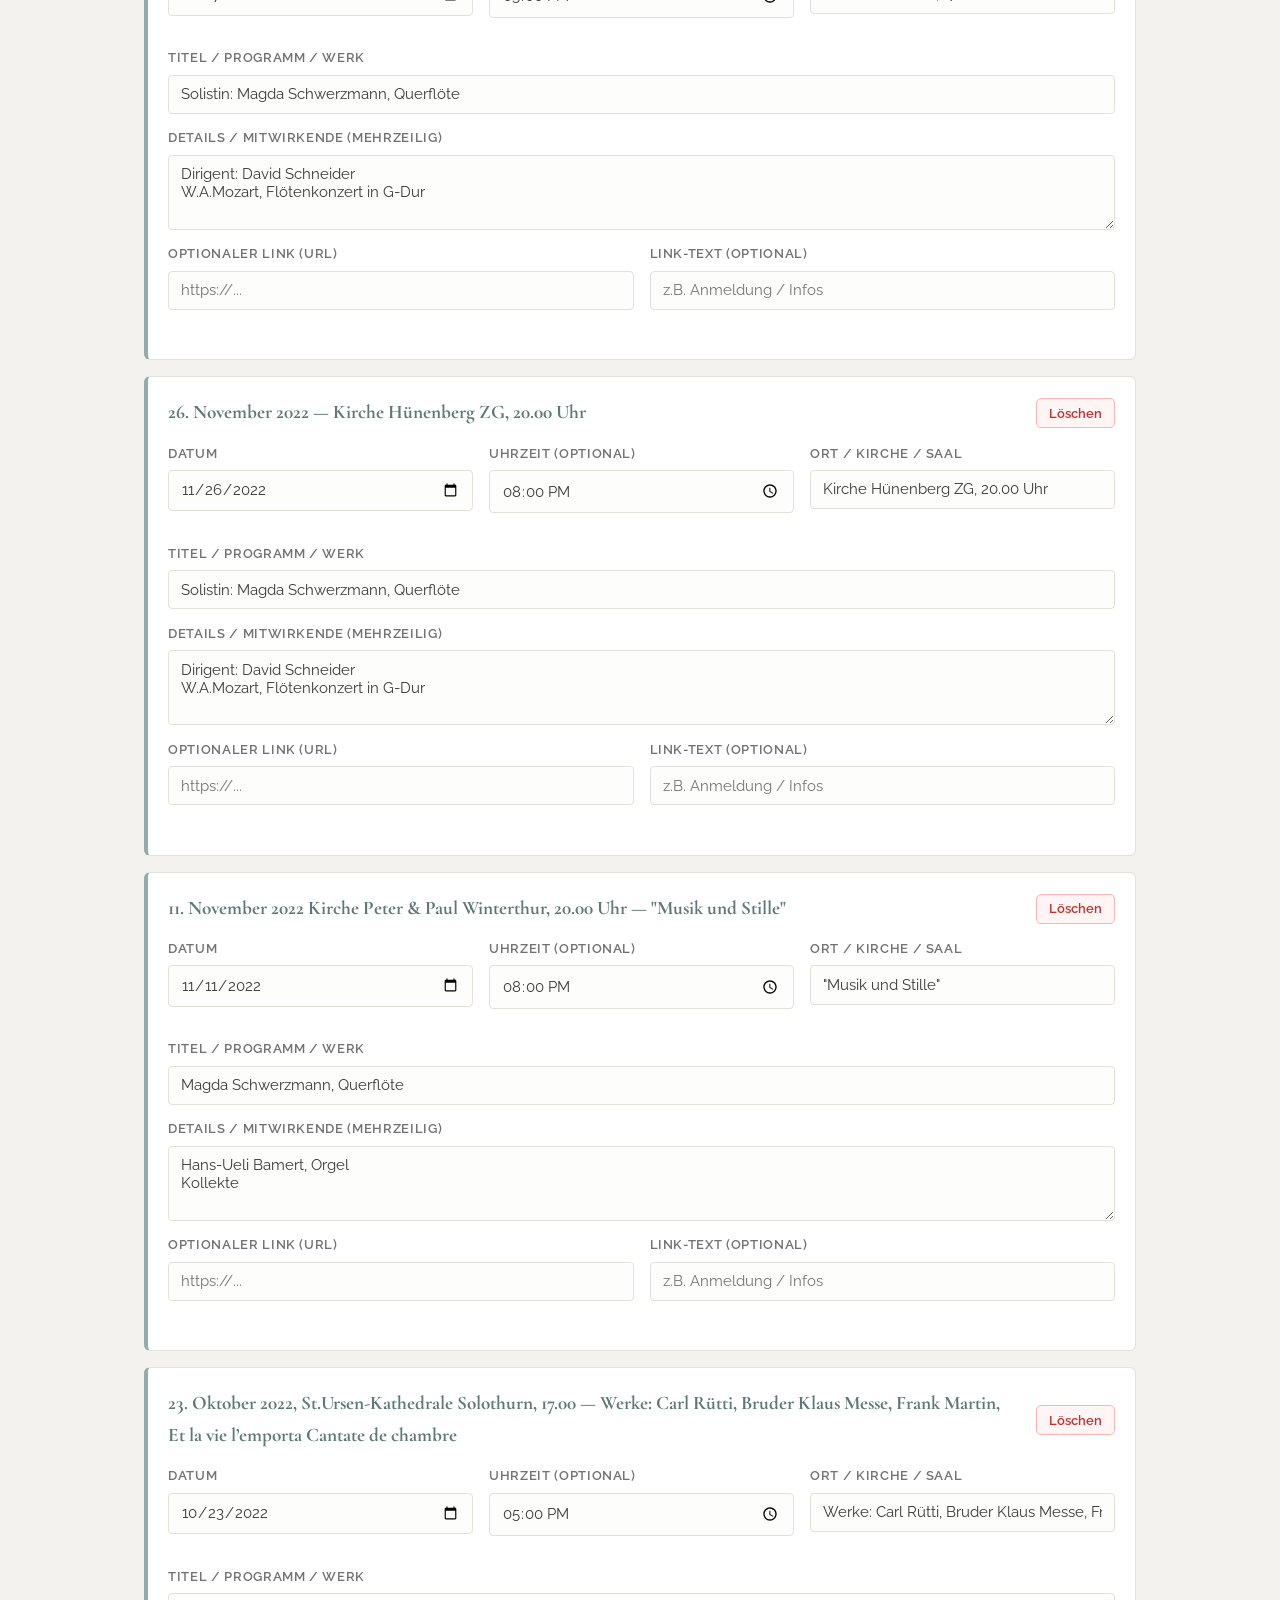
==== commit 4f32a6a9: "Restore key button in admin header to open token popup manually" ====
--- a/admin/index.html
+++ b/admin/index.html
@@ -262,6 +262,7 @@
         <span>Website-Editor – Magda Schwerzmann</span>
       </div>
       <div class="admin-actions">
+        <button type="button" id="openAuthModalBtn" class="btn btn-secondary" title="Zugangsschlüssel hinterlegen oder ändern">🔑</button>
         <a href="../" target="_blank" class="btn btn-secondary">↗ Website ansehen</a>
         <button type="button" id="saveBtn" class="btn btn-primary">💾 Änderungen speichern</button>
       </div>
@@ -805,6 +806,7 @@
       document.getElementById('authModal').classList.remove('open');
     }
 
+    document.getElementById('openAuthModalBtn').addEventListener('click', () => openAuthModal(false));
     document.getElementById('closeAuthModalBtn').addEventListener('click', closeAuthModal);
     document.getElementById('cancelAuthModalBtn').addEventListener('click', closeAuthModal);
     document.getElementById('authModal').addEventListener('click', (e) => {
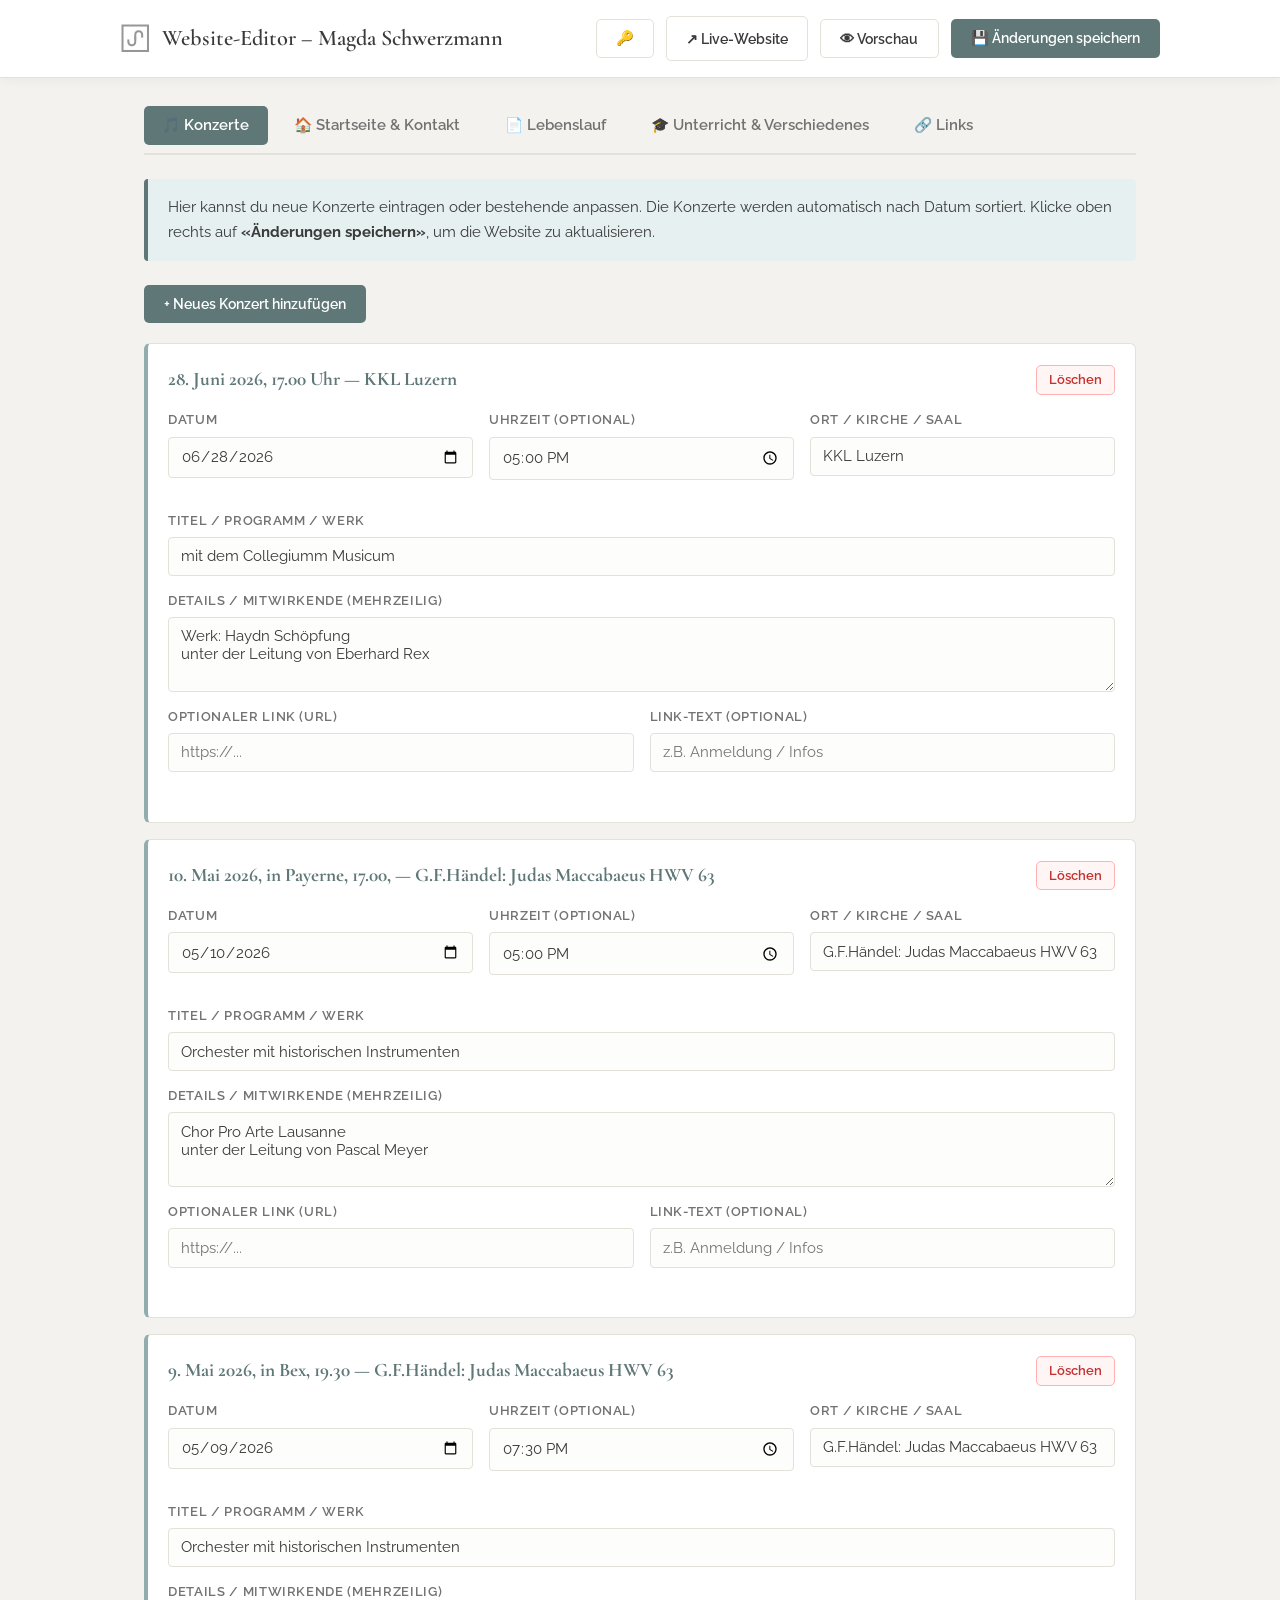
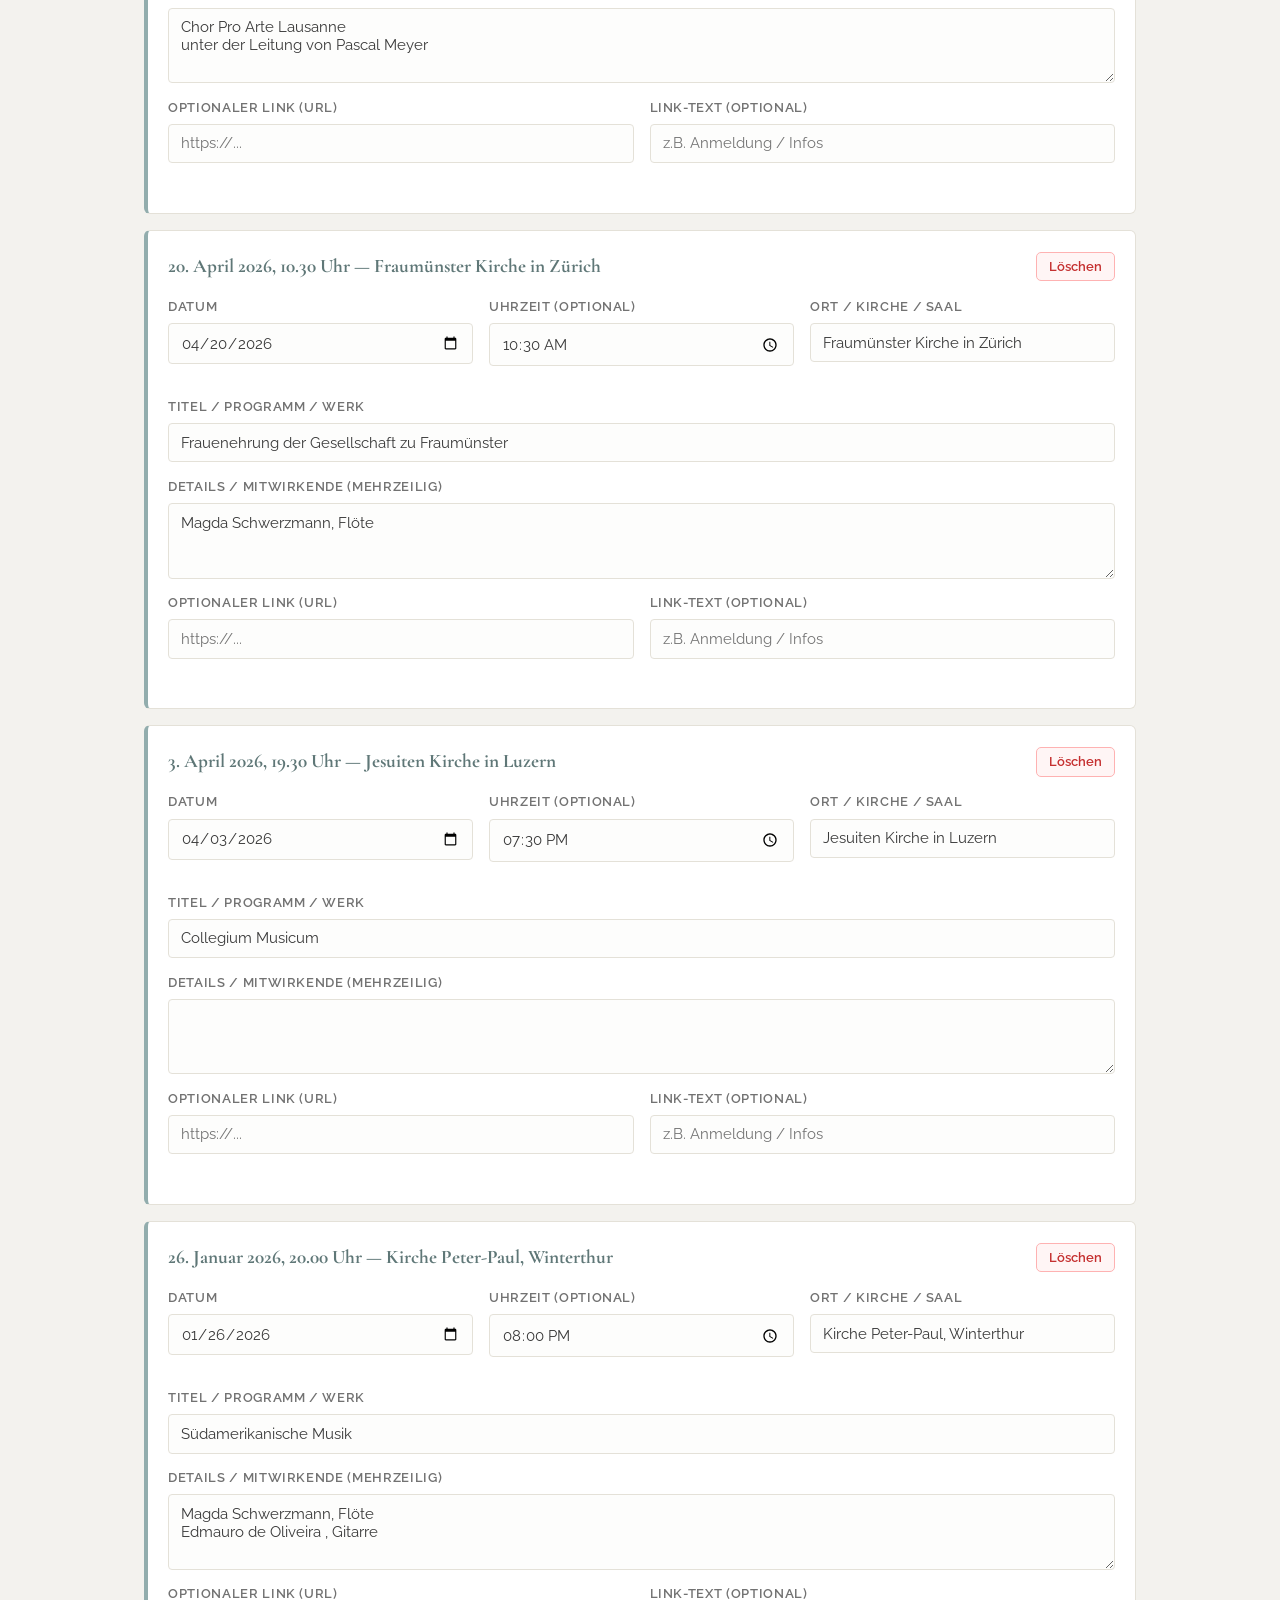
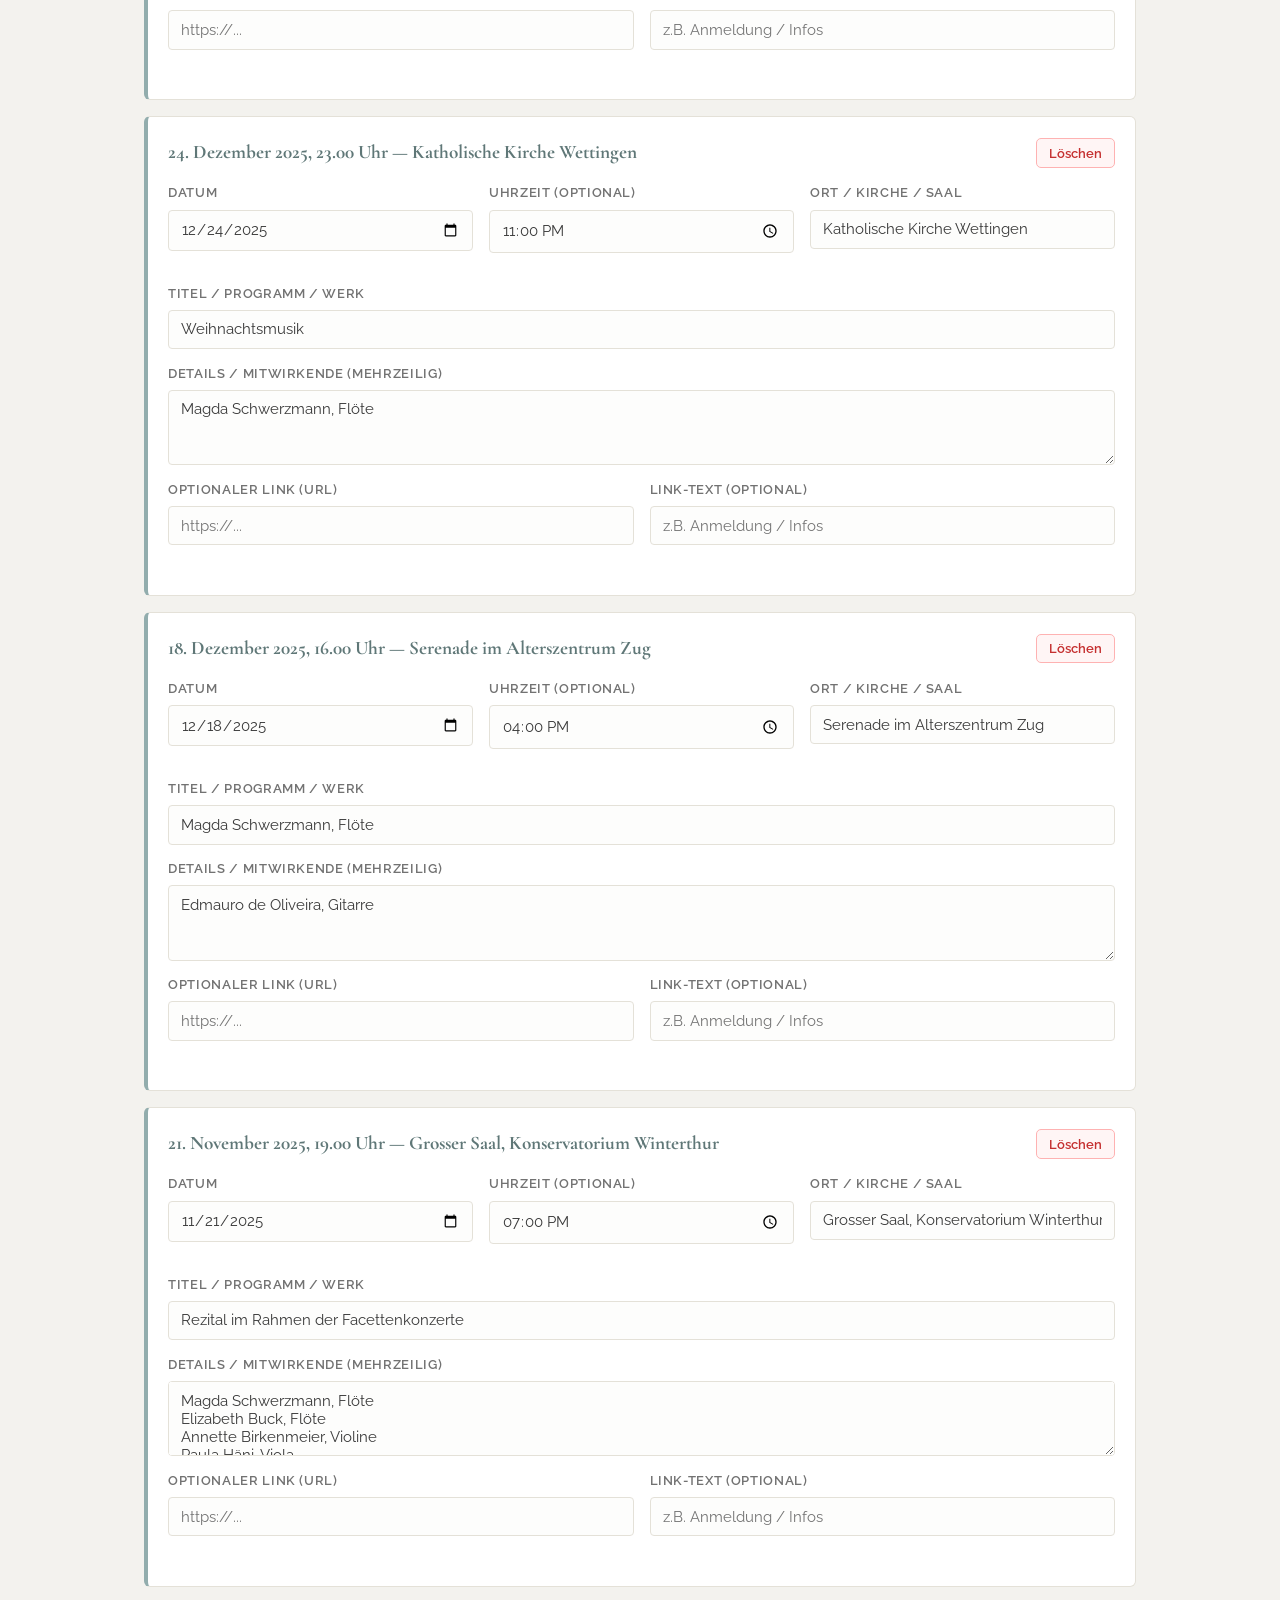
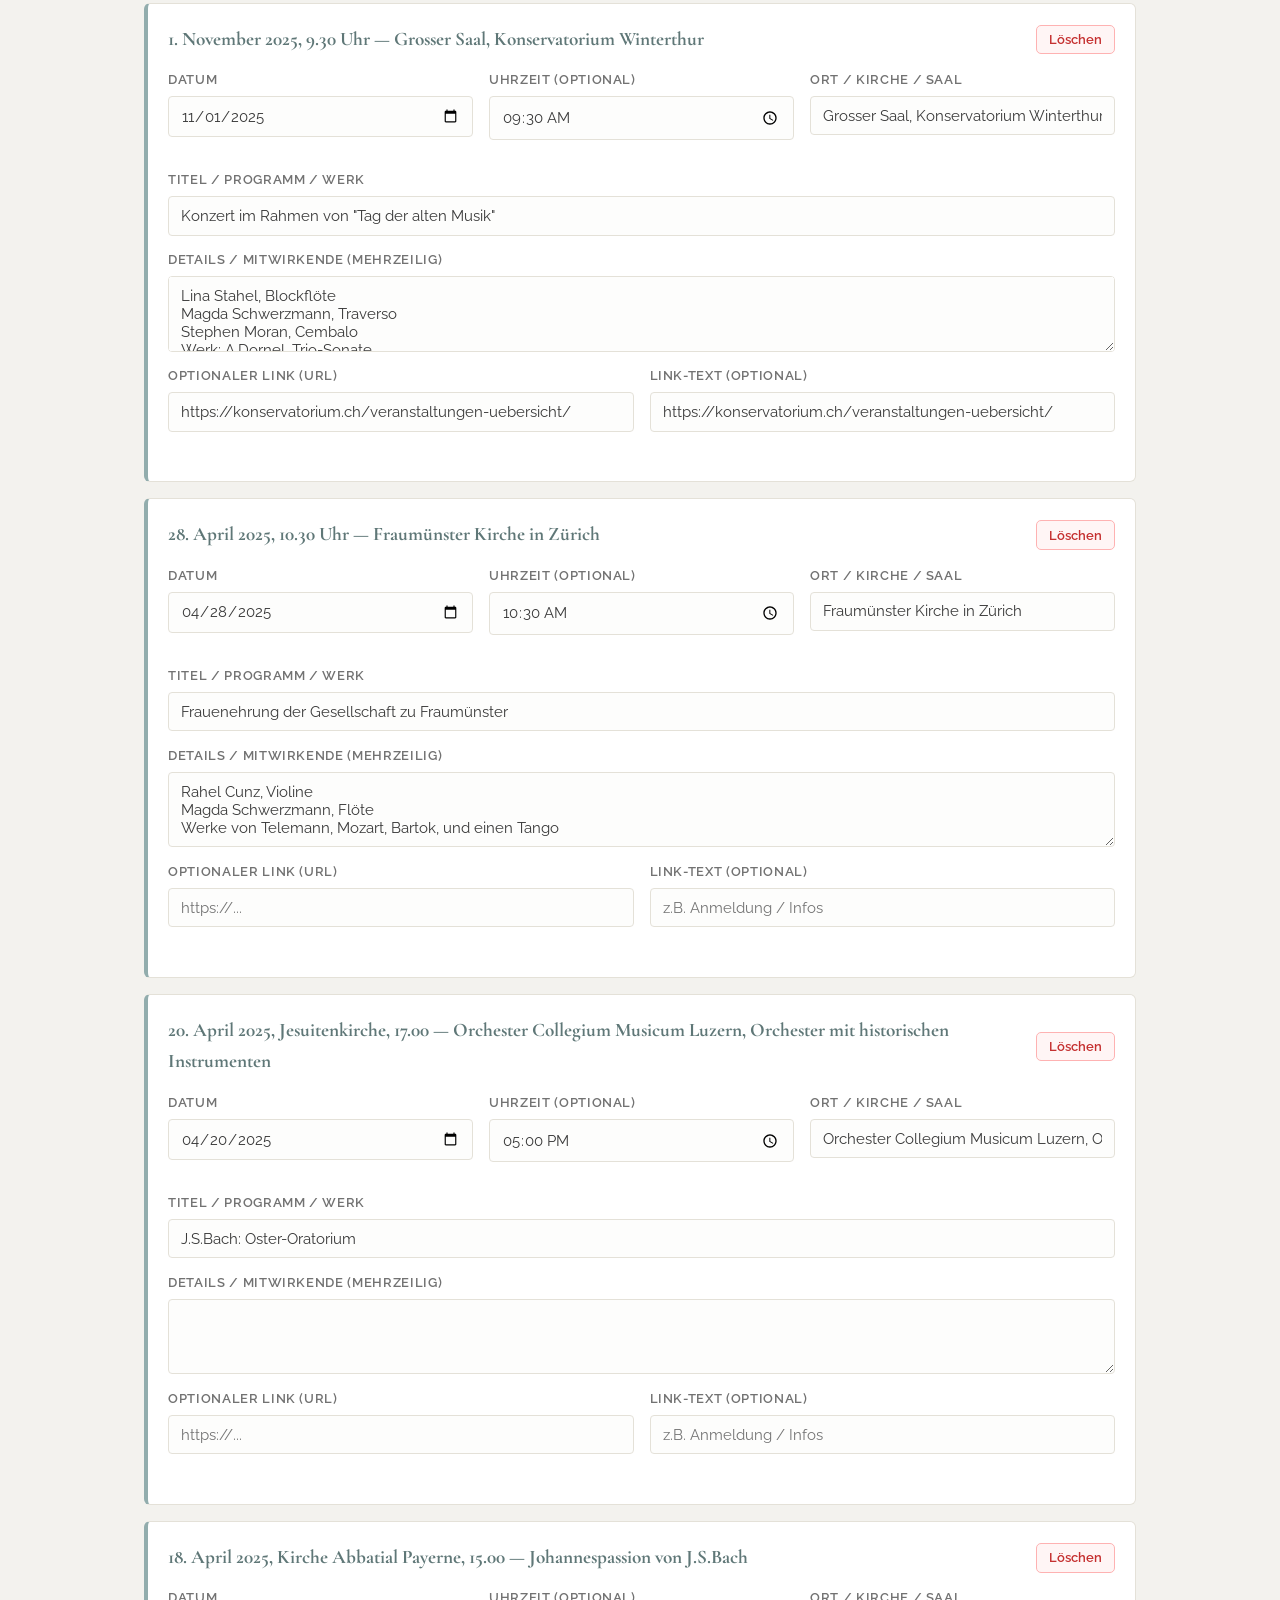
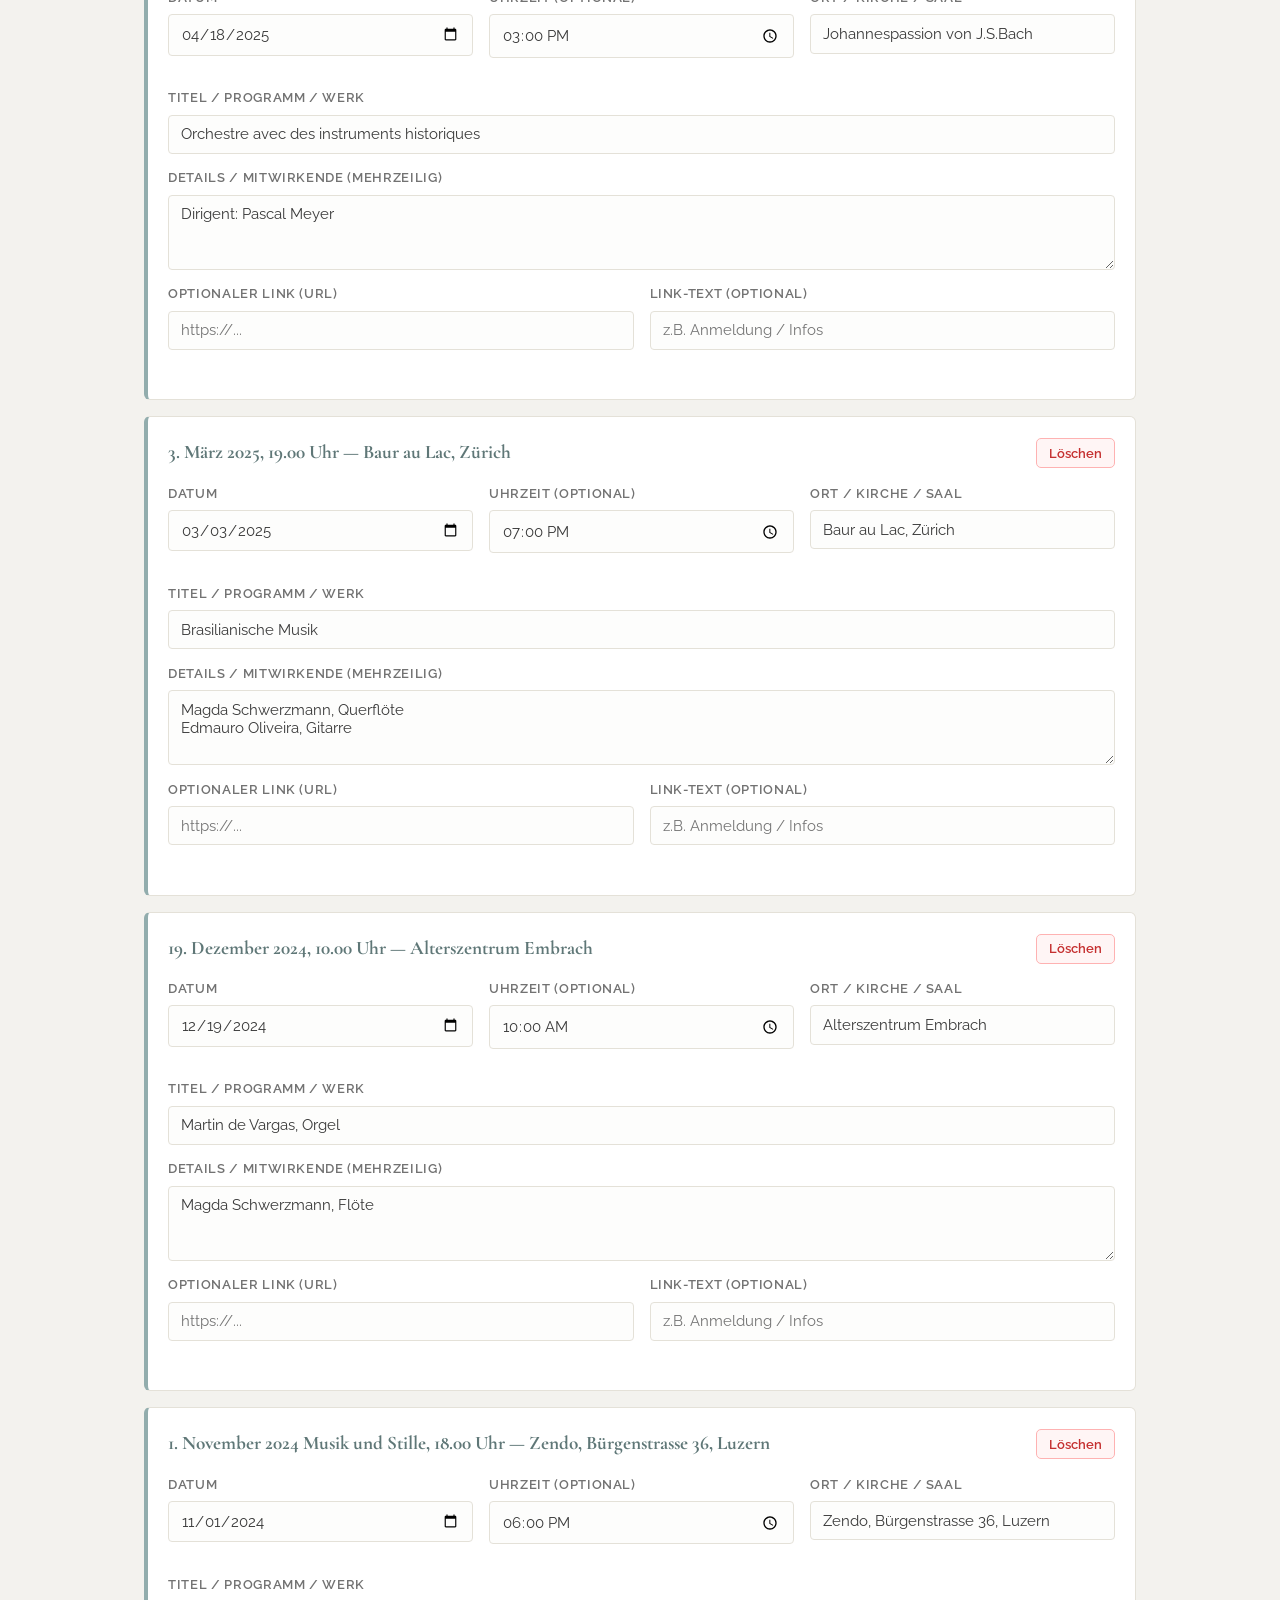
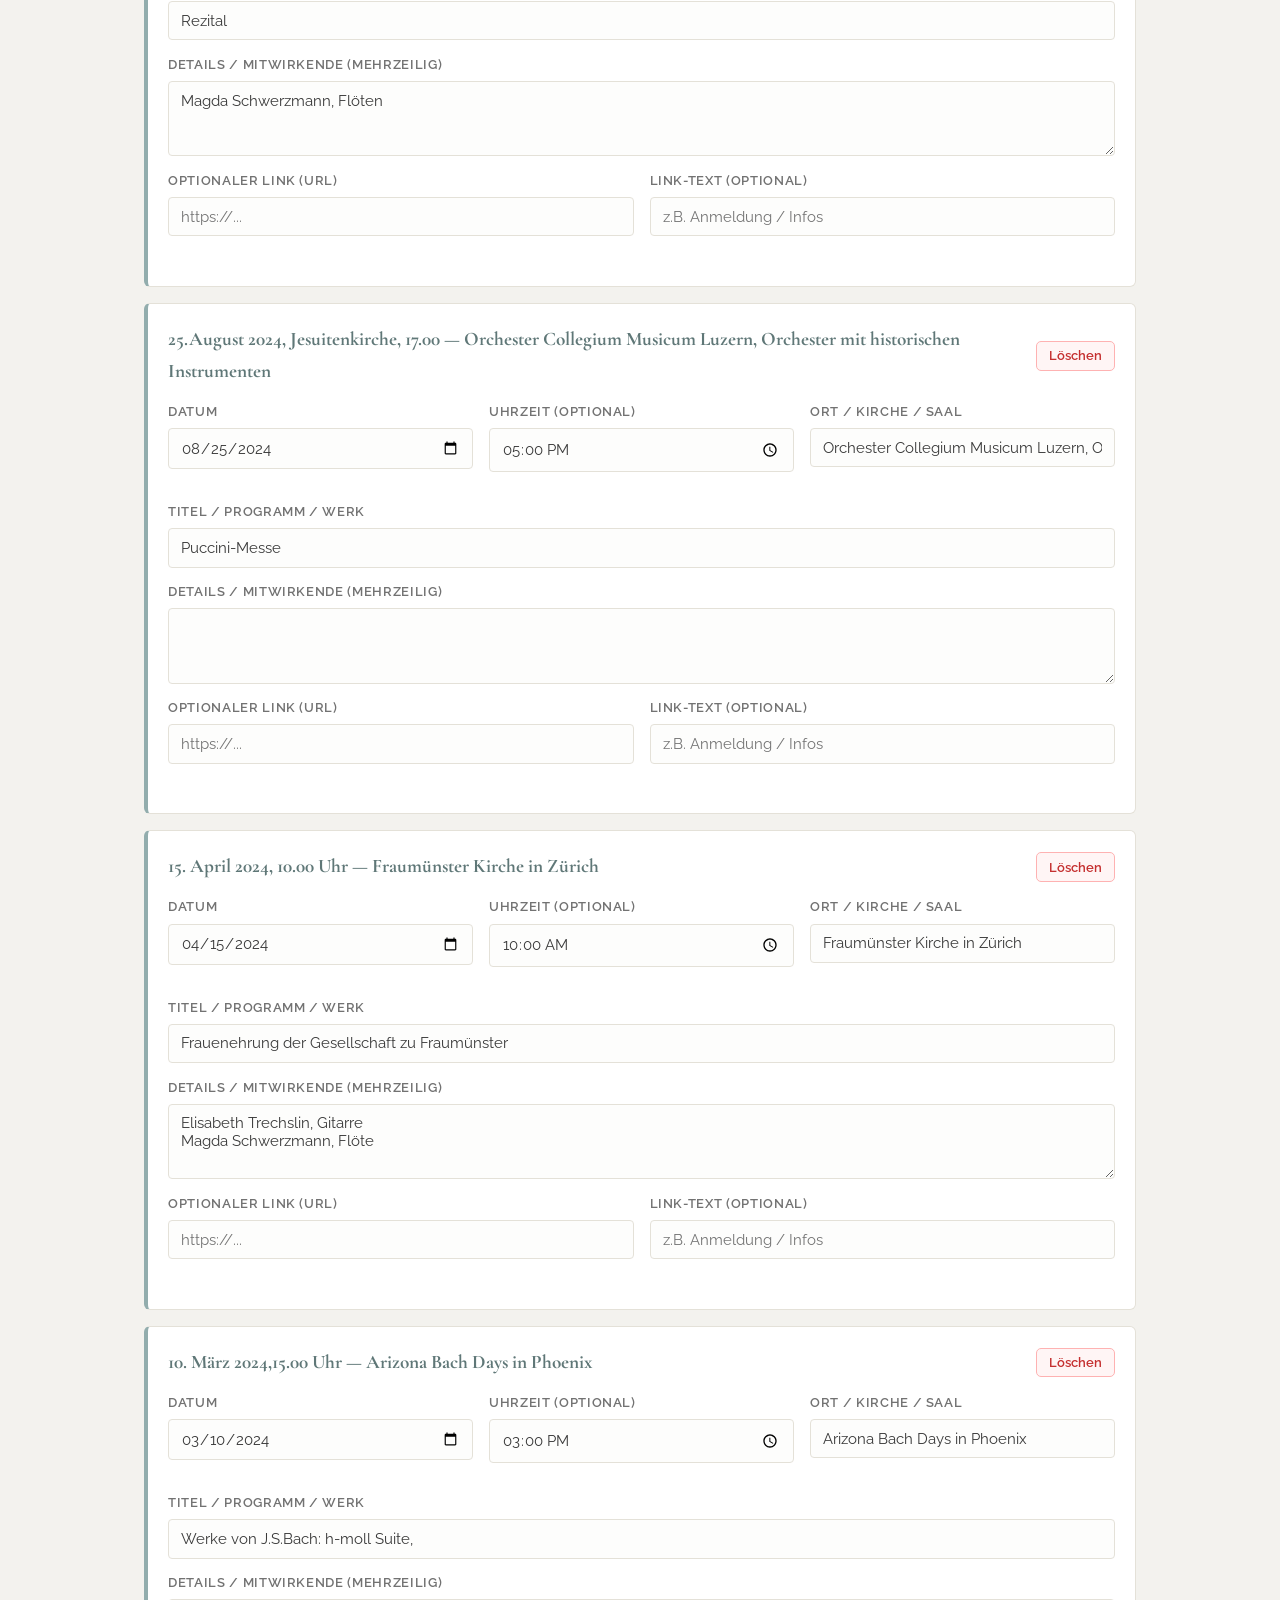
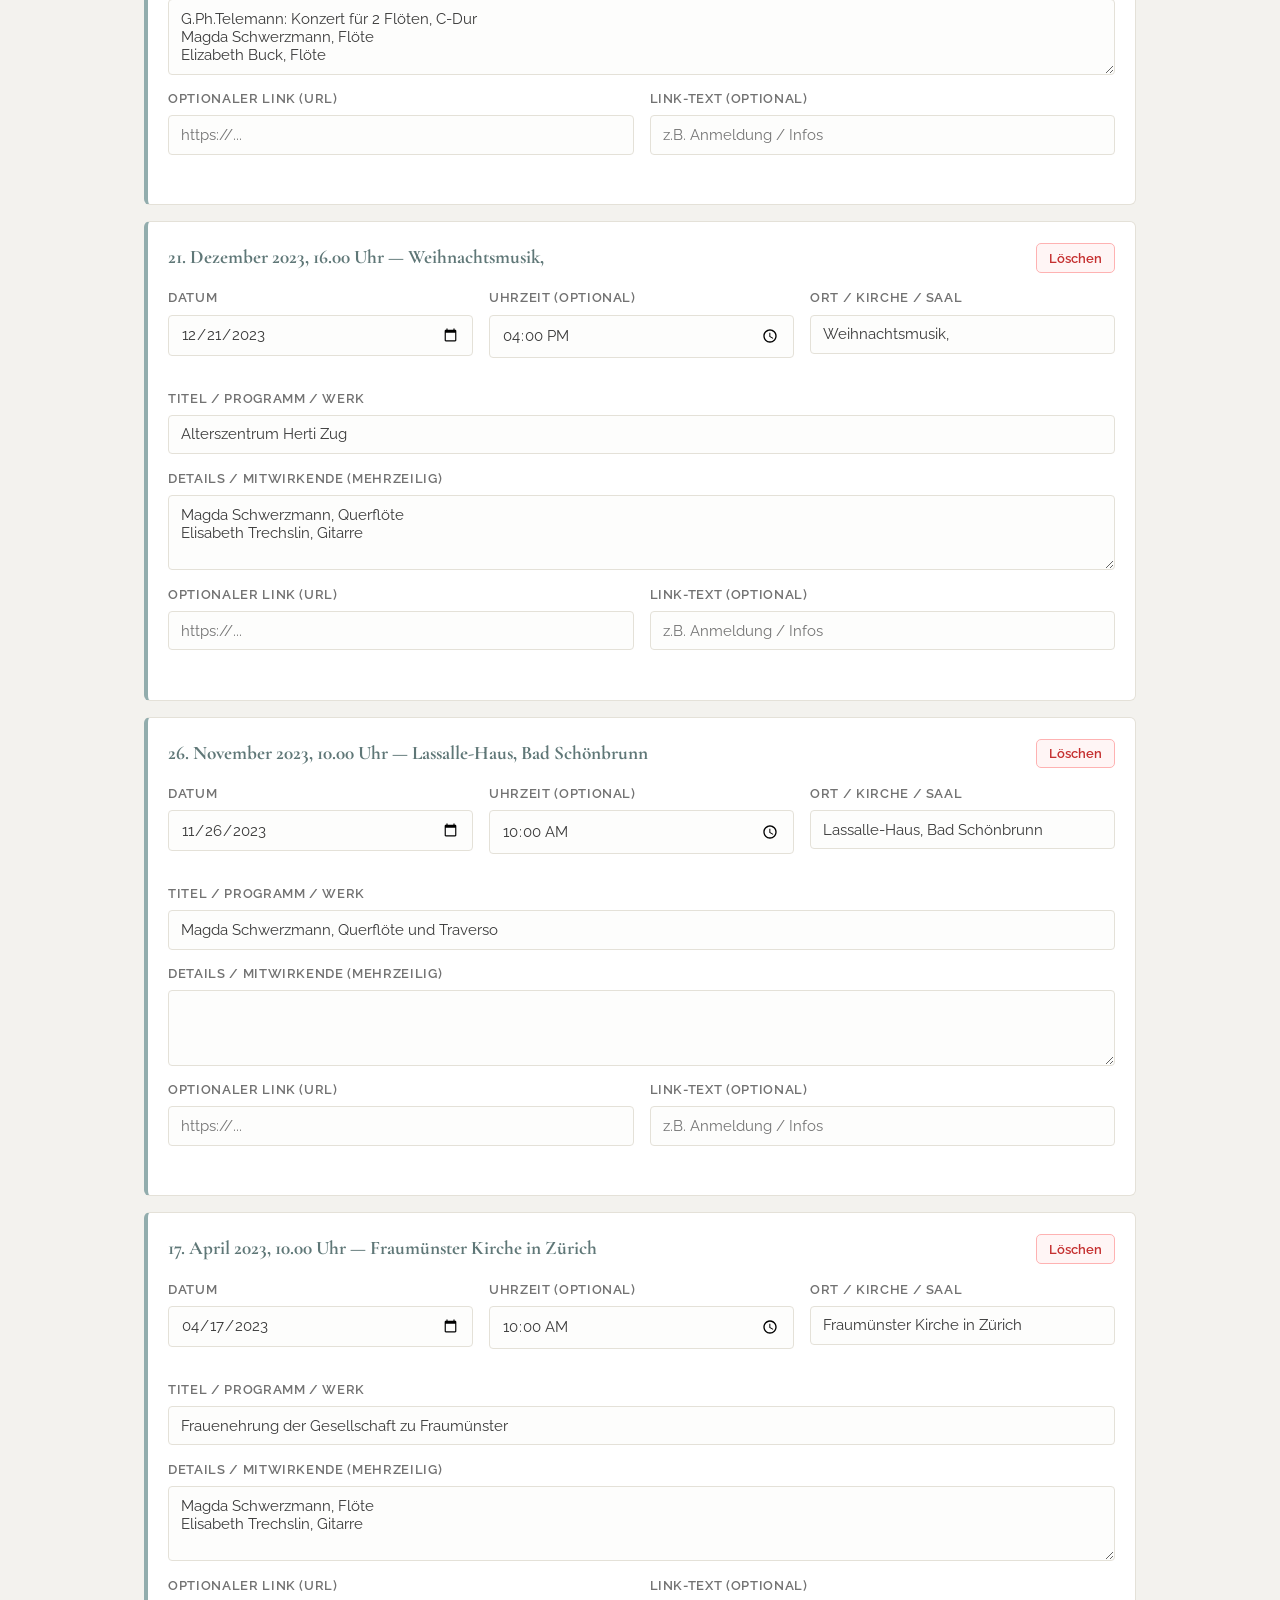
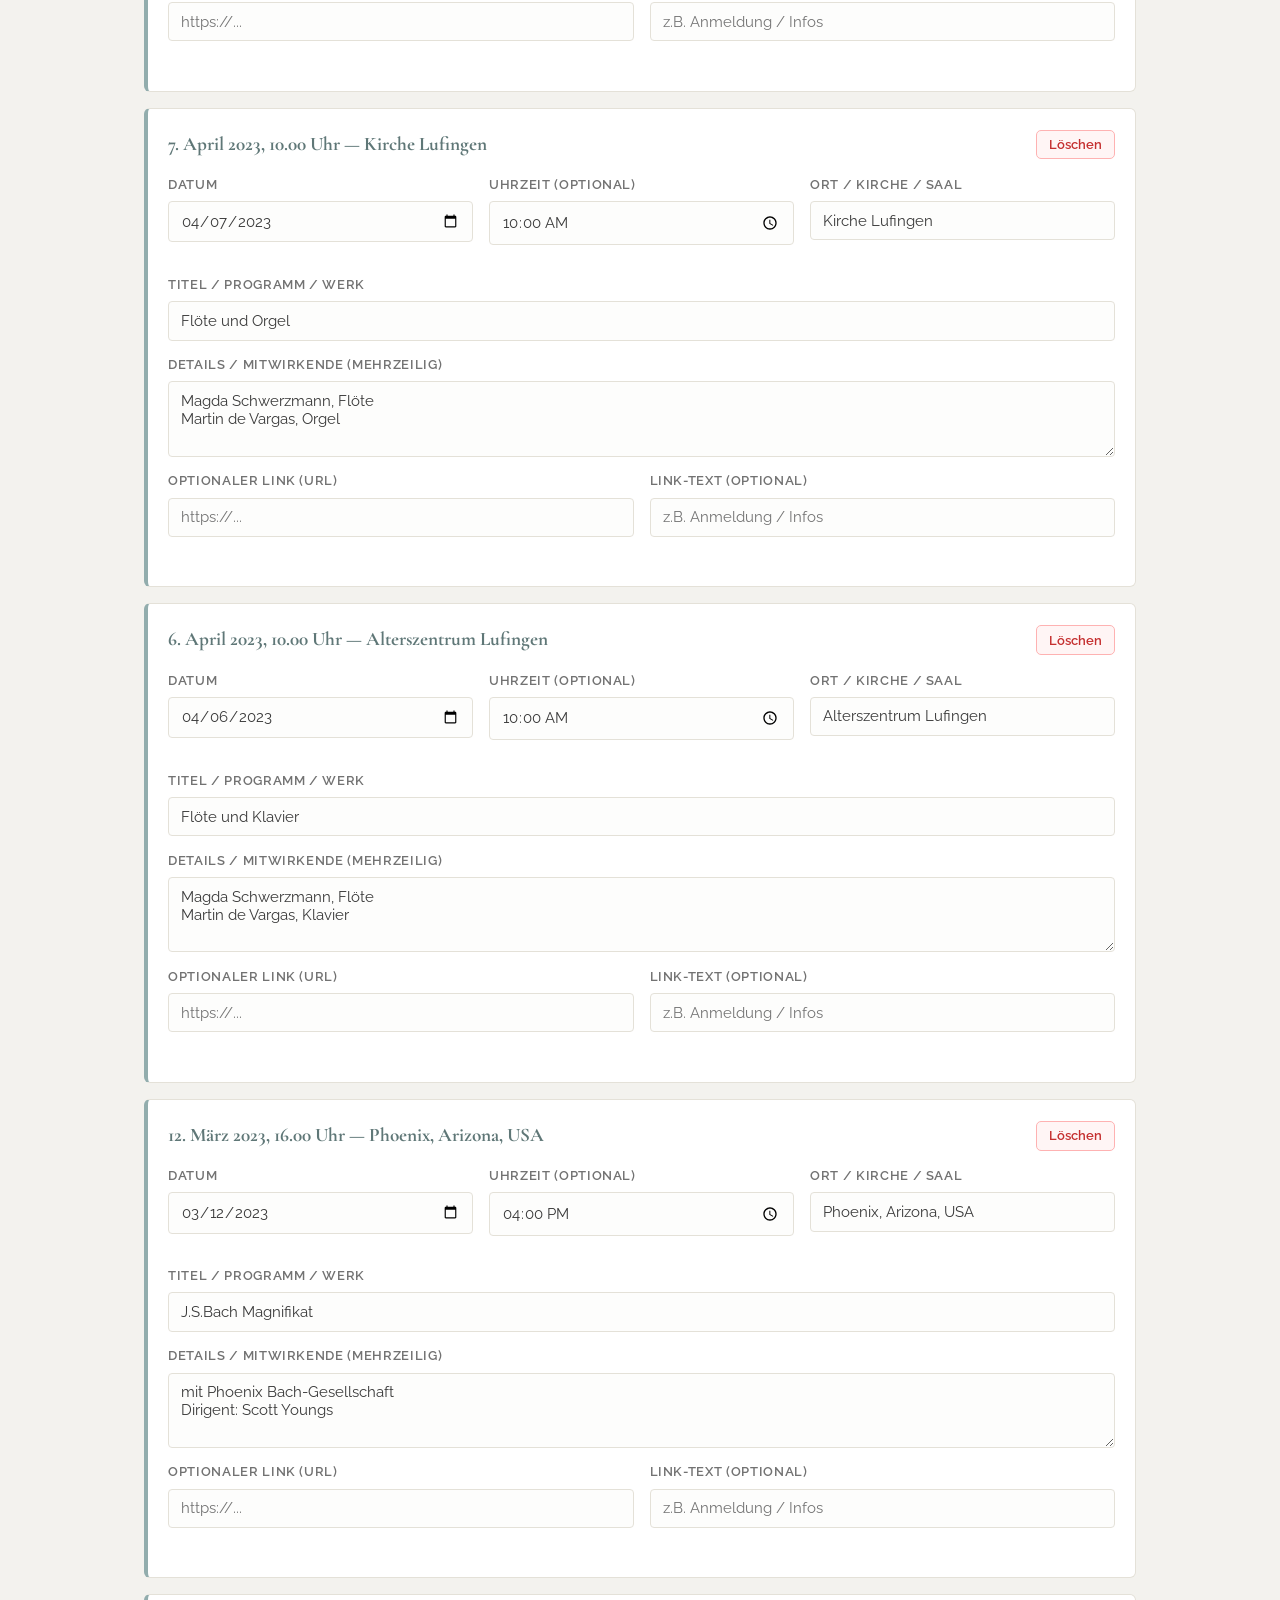
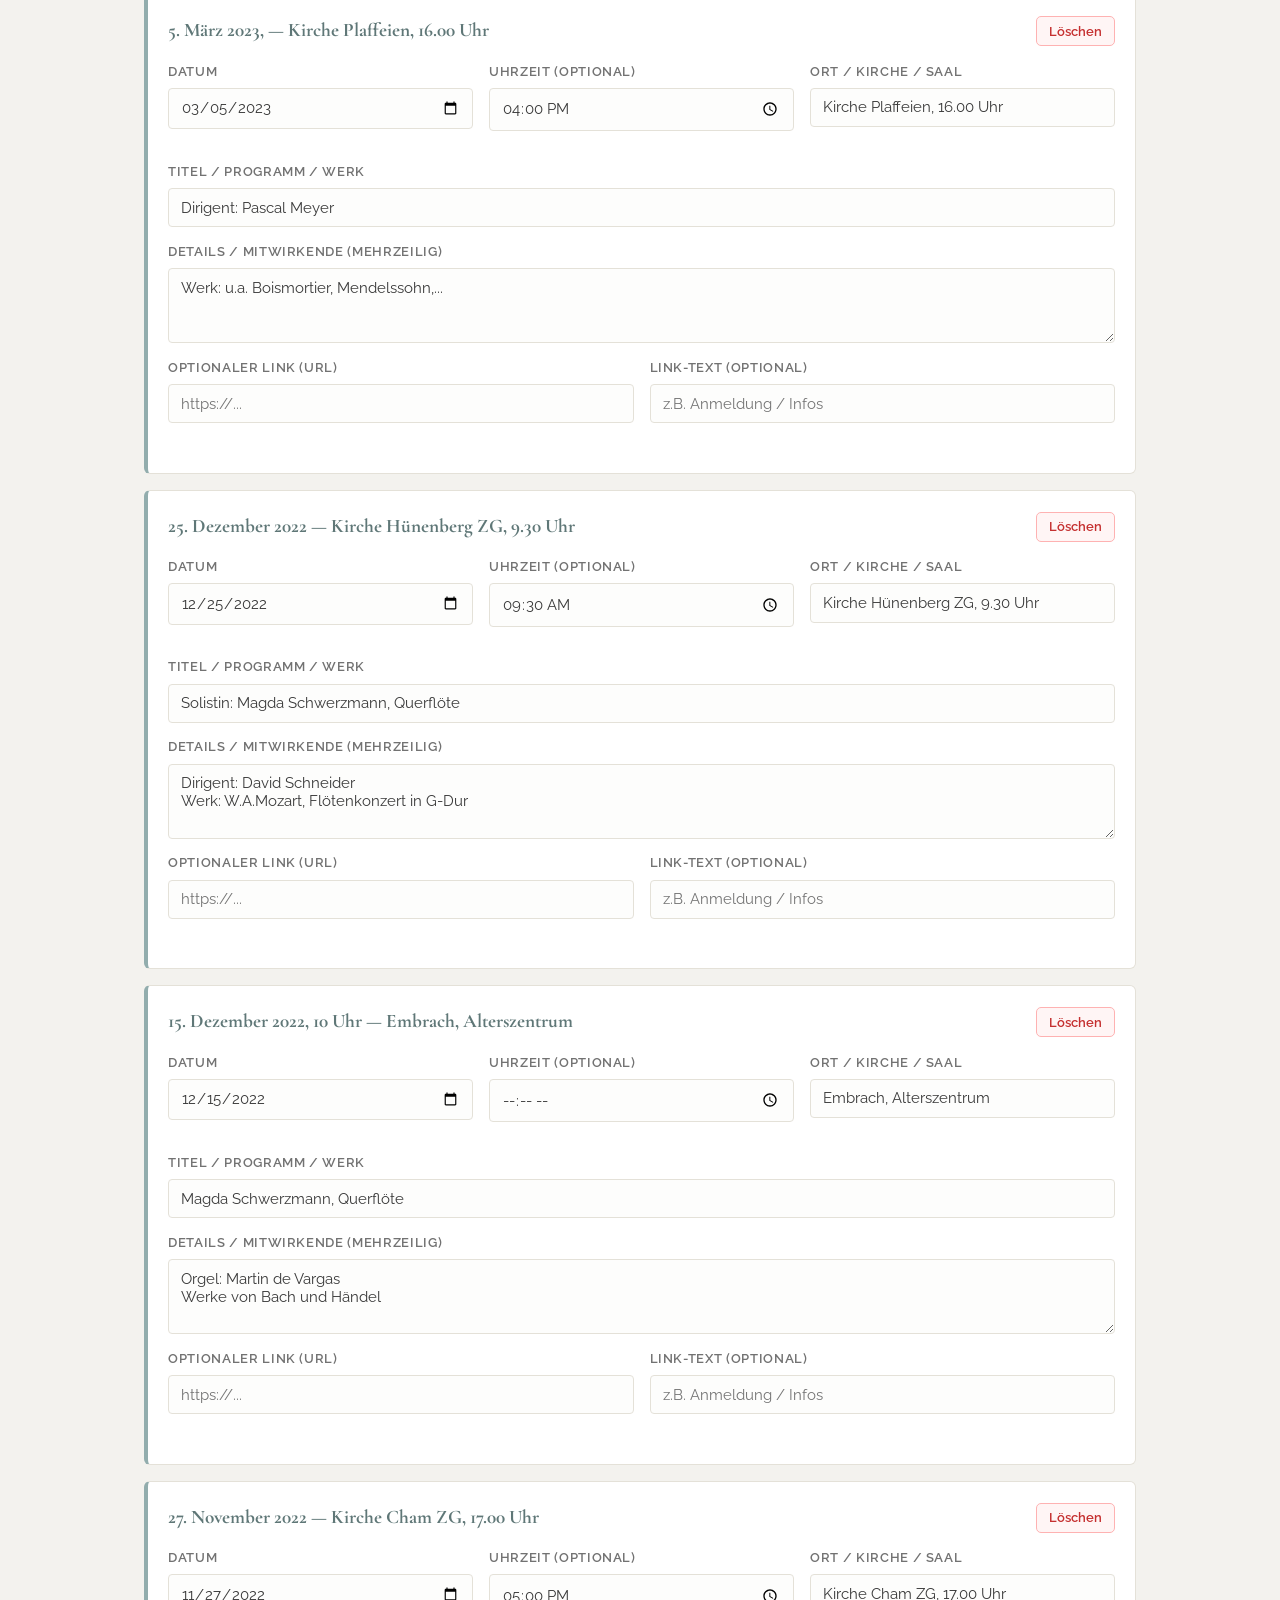
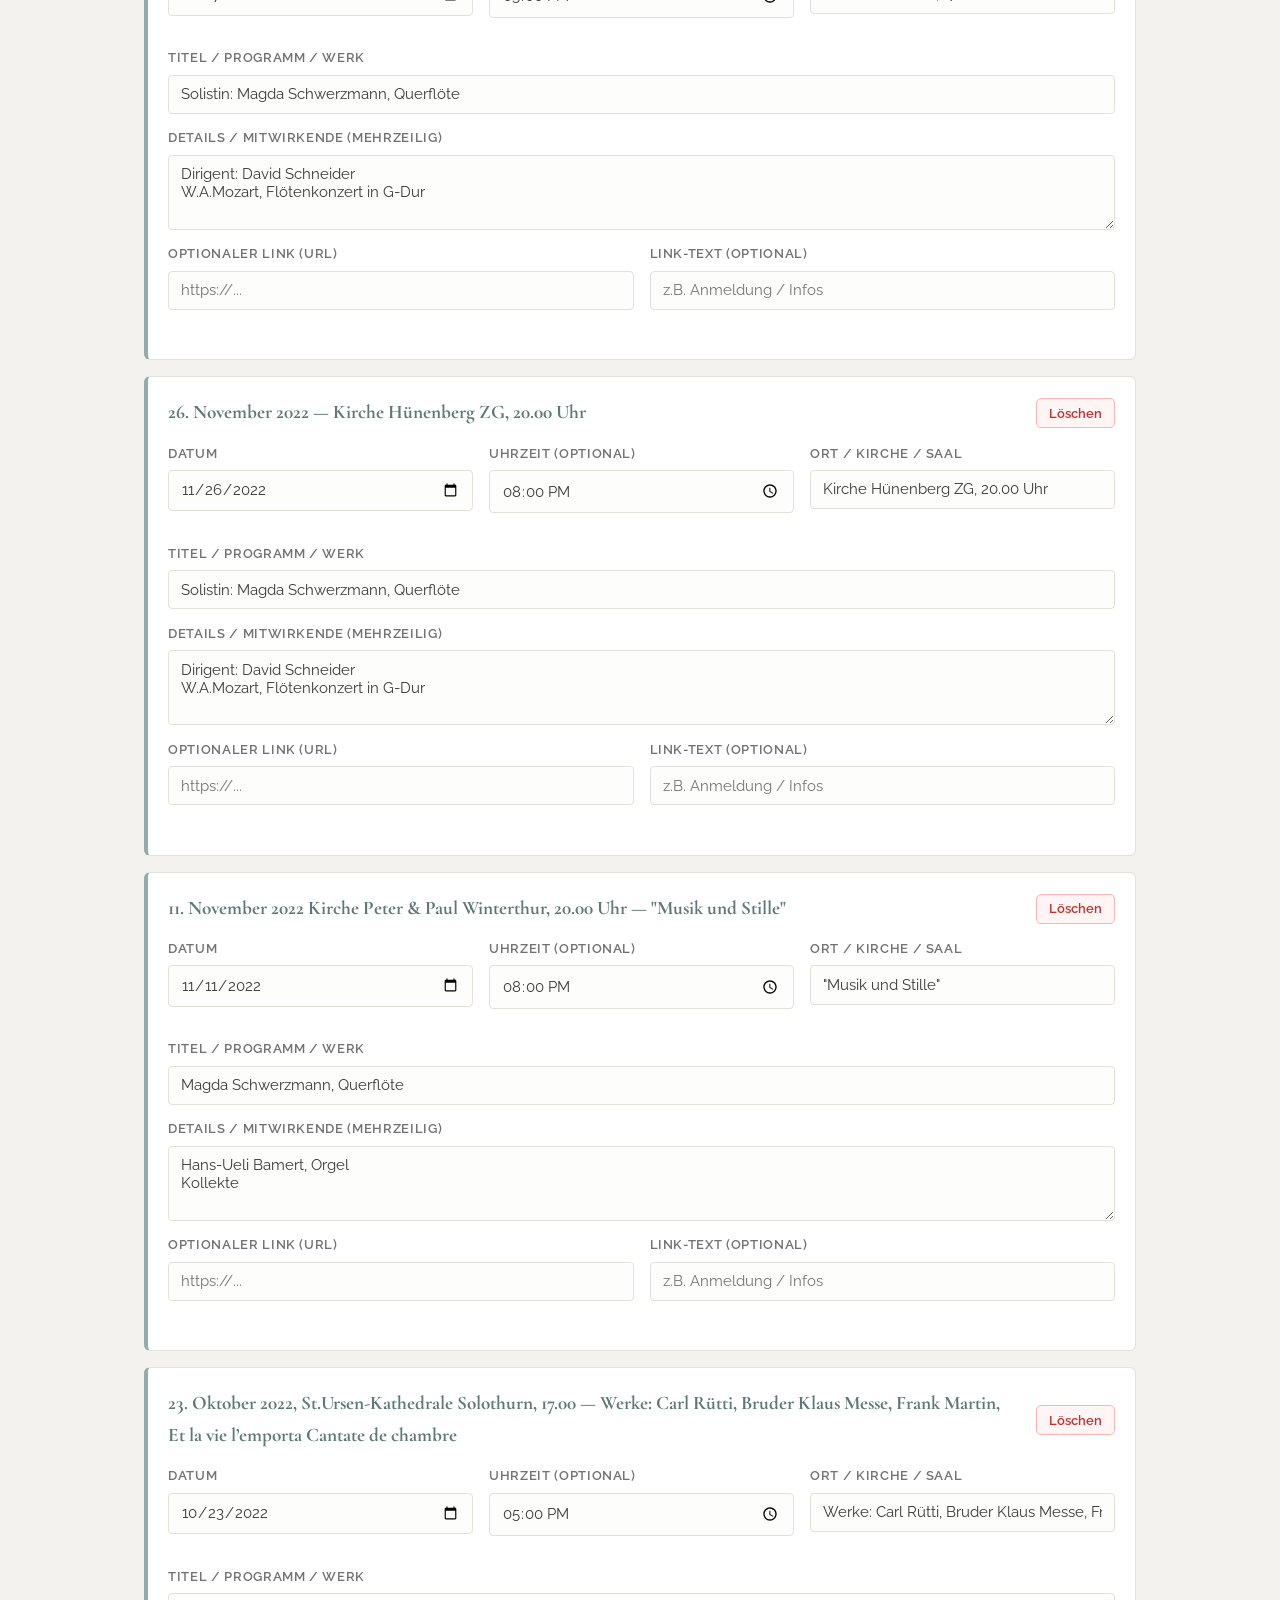
==== commit 863cafb1: "Add instant interactive live preview modal before saving in admin editor" ====
--- a/admin/index.html
+++ b/admin/index.html
@@ -252,6 +252,63 @@
       cursor: pointer;
       padding: 0.2rem 0.4rem;
     }
+    .preview-overlay {
+      position: fixed;
+      inset: 0;
+      background: #232c2c;
+      z-index: 600;
+      display: none;
+      flex-direction: column;
+    }
+    .preview-overlay.open {
+      display: flex;
+    }
+    .preview-toolbar {
+      background: #1c2424;
+      color: #ffffff;
+      padding: 0.65rem 1.25rem;
+      display: flex;
+      align-items: center;
+      justify-content: space-between;
+      flex-wrap: wrap;
+      gap: 0.75rem;
+      border-bottom: 1px solid rgba(255, 255, 255, 0.12);
+    }
+    .preview-badge {
+      display: inline-flex;
+      align-items: center;
+      gap: 0.5rem;
+      font-size: 0.9rem;
+      font-weight: 600;
+      color: #ede1a1;
+    }
+    .preview-pages {
+      display: flex;
+      gap: 0.35rem;
+      flex-wrap: wrap;
+    }
+    .preview-page-btn {
+      background: rgba(255, 255, 255, 0.1);
+      color: #e0e6e6;
+      border: none;
+      border-radius: 4px;
+      padding: 0.35rem 0.7rem;
+      font-family: var(--font-sans);
+      font-size: 0.78rem;
+      font-weight: 600;
+      cursor: pointer;
+    }
+    .preview-page-btn:hover,
+    .preview-page-btn.active {
+      background: var(--teal-light);
+      color: #ffffff;
+    }
+    .preview-frame {
+      flex: 1;
+      width: 100%;
+      border: none;
+      background: #faf9f6;
+    }
   </style>
 </head>
 <body>
@@ -263,7 +320,8 @@
       </div>
       <div class="admin-actions">
         <button type="button" id="openAuthModalBtn" class="btn btn-secondary" title="Zugangsschlüssel hinterlegen oder ändern">🔑</button>
-        <a href="../" target="_blank" class="btn btn-secondary">↗ Website ansehen</a>
+        <a href="../" target="_blank" class="btn btn-secondary">↗ Live-Website</a>
+        <button type="button" id="previewBtn" class="btn btn-secondary">👁 Vorschau</button>
         <button type="button" id="saveBtn" class="btn btn-primary">💾 Änderungen speichern</button>
       </div>
     </div>
@@ -421,7 +479,7 @@
         </p>
         <div class="form-group">
           <label for="ghToken">Persönlicher Zugangsschlüssel</label>
-          <input type="password" id="ghToken" placeholder="github_pat_..." />
+          <input type="password" id="ghToken" placeholder="Zugangsschlüssel hier einfügen..." />
         </div>
         <div style="display: flex; justify-content: flex-end; gap: 0.75rem; margin-top: 1.25rem;">
           <button type="button" id="cancelAuthModalBtn" class="btn btn-secondary">Abbrechen</button>
@@ -429,6 +487,26 @@
         </div>
       </div>
     </div>
+  </div>
+
+  <div id="previewOverlay" class="preview-overlay" role="dialog" aria-modal="true" aria-label="Website-Vorschau">
+    <div class="preview-toolbar">
+      <div class="preview-badge">👁 Vorschau (noch nicht gespeichert)</div>
+      <div class="preview-pages" id="previewPageBtns">
+        <button type="button" class="preview-page-btn" data-p="home">Startseite</button>
+        <button type="button" class="preview-page-btn" data-p="konzerte">Konzerte</button>
+        <button type="button" class="preview-page-btn" data-p="verschiedenes">Verschiedenes</button>
+        <button type="button" class="preview-page-btn" data-p="lebenslauf">Lebenslauf</button>
+        <button type="button" class="preview-page-btn" data-p="unterricht">Unterricht</button>
+        <button type="button" class="preview-page-btn" data-p="hoerbeispiele">Hörbeispiele</button>
+        <button type="button" class="preview-page-btn" data-p="links">Links</button>
+      </div>
+      <div style="display: flex; gap: 0.5rem;">
+        <button type="button" id="closePreviewBtn" class="btn btn-secondary" style="padding: 0.45rem 0.9rem; font-size: 0.85rem;">← Weiter bearbeiten</button>
+        <button type="button" id="saveFromPreviewBtn" class="btn btn-primary" style="padding: 0.45rem 0.9rem; font-size: 0.85rem;">💾 Jetzt speichern</button>
+      </div>
+    </div>
+    <iframe id="previewFrame" class="preview-frame" title="Vorschau"></iframe>
   </div>
 
   <div id="toast" class="status-toast"></div>
@@ -919,6 +997,290 @@
 
     document.getElementById('saveBtn').addEventListener('click', performSave);
 
+    // Live Preview before saving
+    const PREVIEW_NAV = [
+      ['home', 'HOME'],
+      ['konzerte', 'KONZERTE'],
+      ['verschiedenes', 'VERSCHIEDENES'],
+      ['lebenslauf', 'LEBENSLAUF'],
+      ['unterricht', 'UNTERRICHT'],
+      ['hoerbeispiele', 'HÖRBEISPIELE'],
+      ['links', 'LINKS']
+    ];
+
+    function relAssetPreview(pathStr) {
+      const s = String(pathStr || '');
+      return s.startsWith('/') ? '.' + s : s;
+    }
+
+    function getAktuellPreview() {
+      const h = siteData.home;
+      if (h.aktuellMode === 'auto') {
+        const today = new Date().toISOString().slice(0, 10);
+        const upcoming = (siteData.concerts || [])
+          .filter(c => (c.dateIso || '') >= today)
+          .sort((a, b) => (a.dateIso || '').localeCompare(b.dateIso || ''));
+        const pick = upcoming[0] || (siteData.concerts || [])[0];
+        if (pick) {
+          return {
+            label: 'Aktuell:',
+            dateDisplay: formatConcertDateDe(pick.dateIso, pick.time),
+            location: pick.location || '',
+            program: pick.title || '',
+            note: pick.details || ''
+          };
+        }
+      }
+      return h.aktuellConcert || {};
+    }
+
+    function buildPreviewHtml(pageKey) {
+      collectHomeAndContact();
+      siteData.unterricht.heading = document.getElementById('untHeading').value;
+      siteData.unterricht.subheading = document.getElementById('untSubheading').value;
+
+      const baseHref = new URL('../', window.location.href).href;
+      const site = siteData.site;
+      const contact = site.contact;
+
+      const navHtml = PREVIEW_NAV.map(([k, label]) =>
+        `<li><a href="#preview-${k}" data-preview-page="${k}"${k === pageKey ? ' class="active"' : ''}>${escapeHtml(label)}</a></li>`
+      ).join('\n          ');
+
+      let bodyHtml = '';
+
+      if (pageKey === 'home') {
+        const home = siteData.home;
+        const akt = getAktuellPreview();
+        const prog = [akt.program, akt.note].filter(Boolean).join('\n').trim();
+        bodyHtml = `
+          <section class="page-banner home-hero" style="background-image: url('${escapeAttr(relAssetPreview(home.heroImage))}');">
+            <div class="page-banner-content">
+              <h1>${escapeHtml(home.heroTitle)}</h1>
+              <a href="#preview-konzerte" data-preview-page="konzerte" class="btn-hero">${escapeHtml(home.heroButtonLabel)}</a>
+            </div>
+          </section>
+          <div class="container">
+            <div class="home-grid">
+              <div class="home-card home-card-aktuell">
+                <span class="aktuell-badge">${escapeHtml(akt.label || 'Aktuell:')}</span>
+                <div class="aktuell-date">${escapeHtml(akt.dateDisplay || '')}</div>
+                <div class="aktuell-location">${escapeHtml(akt.location || '')}</div>
+                <div class="aktuell-program">${escapeHtml(prog)}</div>
+                <a href="#preview-konzerte" data-preview-page="konzerte" class="aktuell-link">Alle Konzertdaten →</a>
+              </div>
+              <div class="home-card home-card-about">
+                <h2>${escapeHtml(home.aboutTitle)}</h2>
+                <p>${escapeHtml(home.aboutText)}</p>
+              </div>
+            </div>
+            <div class="home-Listen-banner">
+              <div class="home-nature-photo" style="background-image: url('${escapeAttr(relAssetPreview(home.secondaryImage))}');"></div>
+              <div class="home-listen-box" style="background-image: url('${escapeAttr(relAssetPreview(home.listenImage))}');">
+                <a href="#preview-hoerbeispiele" data-preview-page="hoerbeispiele">${escapeHtml(home.listenTitle)}</a>
+              </div>
+            </div>
+          </div>`;
+      } else if (pageKey === 'konzerte') {
+        const sorted = [...(siteData.concerts || [])].sort((a, b) => (b.dateIso || '').localeCompare(a.dateIso || ''));
+        const items = sorted.map((c, idx) => {
+          const cls = idx === 0 ? 'concert-item upcoming' : 'concert-item';
+          const link = c.linkUrl
+            ? `<a href="${escapeAttr(c.linkUrl)}" target="_blank" rel="noopener noreferrer" class="concert-link">${escapeHtml(c.linkLabel || c.linkUrl)} →</a>`
+            : '';
+          return `
+            <article class="${cls}">
+              <div class="concert-meta">
+                <div class="concert-date">${escapeHtml(formatConcertDateDe(c.dateIso, c.time))}</div>
+                <div class="concert-location">${escapeHtml(c.location || '')}</div>
+              </div>
+              <div class="concert-body">
+                <h3>${escapeHtml(c.title || '')}</h3>
+                <div class="concert-details">${escapeHtml(c.details || '')}</div>${link}
+              </div>
+            </article>`;
+        }).join('\n');
+        bodyHtml = `
+          <section class="page-banner banner-konzerte" style="background-image: url('./assets/images/banner-konzerte.jpg');">
+            <div class="page-banner-content"><h1>KONZERTE</h1></div>
+          </section>
+          <div class="container"><div class="concerts-list">${items}</div></div>`;
+      } else if (pageKey === 'verschiedenes') {
+        const v = siteData.verschiedenes;
+        const cards = (v.cards || []).map(card => `
+          <div class="feature-card color-${escapeAttr(card.color || 'sage')}">
+            <h3>${escapeHtml(card.title || '')}</h3>
+            <div class="subtitle">${escapeHtml(card.subtitle || '')}</div>
+            <p>${escapeHtml(card.text || '')}</p>
+          </div>`).join('\n');
+        bodyHtml = `
+          <section class="page-banner banner-verschiedenes" style="background-image: url('${escapeAttr(relAssetPreview(v.bannerImage))}');">
+            <div class="page-banner-content"><h1>${escapeHtml(v.title)}</h1></div>
+          </section>
+          <div class="container"><div class="feature-cards-grid">${cards}</div></div>`;
+      } else if (pageKey === 'lebenslauf') {
+        const leb = siteData.lebenslauf;
+        const paras = (leb.paragraphs || []).map(p => `<p>${escapeHtml(p)}</p>`).join('\n');
+        bodyHtml = `
+          <section class="page-banner banner-lebenslauf" style="background-image: url('${escapeAttr(relAssetPreview(leb.bannerImage))}');">
+            <div class="page-banner-content"><h1>${escapeHtml(leb.title)}</h1></div>
+          </section>
+          <div class="container">
+            <article class="bio-card">
+              <h2>${escapeHtml(leb.heading)}</h2>
+              ${paras}
+            </article>
+          </div>`;
+      } else if (pageKey === 'unterricht') {
+        const u = siteData.unterricht;
+        const cards = (u.institutions || []).map(inst => `
+          <div class="feature-card color-${escapeAttr(inst.color || 'rose')}">
+            <h3>${escapeHtml(inst.shortName || inst.name || '')}</h3>
+            <div class="subtitle">${escapeHtml(inst.name || '')}</div>
+            <ul>${(inst.items || []).map(it => `<li>${escapeHtml(it)}</li>`).join('')}</ul>
+          </div>`).join('\n');
+        bodyHtml = `
+          <section class="page-banner banner-unterricht" style="background-image: url('${escapeAttr(relAssetPreview(u.bannerImage))}');">
+            <div class="page-banner-content"><h1>${escapeHtml(u.title)}</h1></div>
+          </section>
+          <div class="container">
+            <h2 class="section-heading">${escapeHtml(u.heading)}</h2>
+            <p style="font-size: 1.1rem; color: var(--text-muted); margin-bottom: 2rem;">${escapeHtml(u.subheading)}</p>
+            <div class="feature-cards-grid">${cards}</div>
+          </div>`;
+      } else if (pageKey === 'hoerbeispiele') {
+        const h = siteData.hoerbeispiele;
+        const playSvg = '<svg viewBox="0 0 18 20"><path d="M17.29,9.02 C18.25,9.56 18.25,10.44 17.29,10.98 L1.74,19.78 C0.78,20.33 0,19.87 0,18.76 L0,1.24 C0,0.13 0.78,-0.32 1.74,0.22 L17.29,9.02 Z"></path></svg>';
+        const albums = (h.albums || []).map(album => `
+          <section class="album-section">
+            <div class="album-header">
+              <h2>${escapeHtml(album.title)}</h2>
+              <p>${escapeHtml(album.description)}</p>
+            </div>
+            <div class="album-grid">
+              <img src="${escapeAttr(relAssetPreview(album.coverImage))}" alt="${escapeAttr(album.title)}" class="album-cover" />
+              <div class="tracks-list">
+                ${(album.tracks || []).map(t => `
+                  <div class="audio-track" data-duration="${escapeAttr(t.duration || '00:30')}">
+                    <button type="button" class="play-btn">${playSvg}</button>
+                    <div class="track-info">
+                      <div class="track-title-row">
+                        <div><span class="track-title">${escapeHtml(t.title)}</span>${t.subtitle ? `<span class="track-subtitle">${escapeHtml(t.subtitle)}</span>` : ''}</div>
+                        <span class="track-time">00:00 / ${escapeHtml(t.duration || '00:30')}</span>
+                      </div>
+                      <input type="range" class="track-progress" min="0" max="30" step="0.1" value="0" />
+                    </div>
+                    <audio preload="metadata" src="${escapeAttr(relAssetPreview(t.audioUrl))}"></audio>
+                  </div>`).join('\n')}
+              </div>
+            </div>
+          </section>`).join('\n');
+        bodyHtml = `
+          <section class="page-banner banner-hoerbeispiele" style="background-image: url('${escapeAttr(relAssetPreview(h.bannerImage))}');">
+            <div class="page-banner-content"><h1>${escapeHtml(h.title)}</h1></div>
+          </section>
+          <div class="container">${albums}</div>`;
+      } else if (pageKey === 'links') {
+        const l = siteData.links;
+        const cards = (l.items || []).map(item => `
+          <a href="${escapeAttr(item.url)}" target="_blank" rel="noopener noreferrer" class="link-card">
+            <div>
+              <h3>${escapeHtml(item.title)}</h3>
+              <p>${escapeHtml(item.description || '')}</p>
+            </div>
+            <span>Website öffnen →</span>
+          </a>`).join('\n');
+        bodyHtml = `
+          <section class="page-banner banner-links" style="background-image: url('${escapeAttr(relAssetPreview(l.bannerImage))}');">
+            <div class="page-banner-content"><h1>${escapeHtml(l.title)}</h1></div>
+          </section>
+          <div class="container">
+            <h2 class="section-heading">${escapeHtml(l.note || 'Links')}</h2>
+            <div class="links-grid">${cards}</div>
+          </div>`;
+      }
+
+      return `<!DOCTYPE html>
+<html lang="de">
+<head>
+  <meta charset="utf-8" />
+  <meta name="viewport" content="width=device-width, initial-scale=1" />
+  <base href="${escapeAttr(baseHref)}" />
+  <link rel="stylesheet" href="./assets/style.css" />
+</head>
+<body>
+  <header class="site-header">
+    <div class="header-inner">
+      <a href="#preview-home" data-preview-page="home" class="brand">
+        <img src="./assets/images/logo.png" alt="Logo" />
+        <span>${escapeHtml(site.title)}</span>
+      </a>
+      <button class="nav-toggle" aria-label="Menü öffnen">☰</button>
+      <nav class="site-nav" aria-label="Hauptnavigation">
+        <ul>${navHtml}</ul>
+      </nav>
+    </div>
+  </header>
+  <main>${bodyHtml}</main>
+  <footer class="site-footer">
+    <div class="footer-inner">
+      <div class="footer-contact">
+        <p><strong>${escapeHtml(contact.name)}</strong></p>
+        <p>${escapeHtml(contact.street)}, ${escapeHtml(contact.city)}</p>
+        <p><a href="mailto:${escapeAttr(contact.email)}">${escapeHtml(contact.emailDisplay)}</a> · <a href="tel:${escapeAttr((contact.phone || '').replace(/\s+/g, ''))}">${escapeHtml(contact.phone)}</a></p>
+      </div>
+      <div class="footer-social">
+        <a href="${escapeAttr(contact.facebookUrl)}" target="_blank" rel="noopener noreferrer">Auf Facebook folgen</a>
+      </div>
+    </div>
+  </footer>
+  <script src="./assets/site.js"><\/script>
+  <script>
+    document.querySelectorAll('[data-preview-page]').forEach(el => {
+      el.addEventListener('click', (e) => {
+        e.preventDefault();
+        window.parent.postMessage({ type: 'switchPreviewPage', page: el.dataset.previewPage }, '*');
+      });
+    });
+  <\/script>
+</body>
+</html>`;
+    }
+
+    function showPreviewPage(pageKey) {
+      document.querySelectorAll('.preview-page-btn').forEach(b => {
+        b.classList.toggle('active', b.dataset.p === pageKey);
+      });
+      const frame = document.getElementById('previewFrame');
+      frame.srcdoc = buildPreviewHtml(pageKey);
+    }
+
+    document.getElementById('previewBtn').addEventListener('click', () => {
+      const activeTab = document.querySelector('.tab-btn.active')?.dataset.tab || 'konzerte';
+      const initialPage = ['home', 'konzerte', 'lebenslauf', 'unterricht', 'links'].includes(activeTab) ? activeTab : 'konzerte';
+      document.getElementById('previewOverlay').classList.add('open');
+      showPreviewPage(initialPage);
+    });
+
+    document.getElementById('closePreviewBtn').addEventListener('click', () => {
+      document.getElementById('previewOverlay').classList.remove('open');
+    });
+
+    document.getElementById('saveFromPreviewBtn').addEventListener('click', () => {
+      document.getElementById('previewOverlay').classList.remove('open');
+      performSave();
+    });
+
+    document.querySelectorAll('.preview-page-btn').forEach(btn => {
+      btn.addEventListener('click', () => showPreviewPage(btn.dataset.p));
+    });
+
+    window.addEventListener('message', (e) => {
+      if (e.data && e.data.type === 'switchPreviewPage') {
+        showPreviewPage(e.data.page);
+      }
+    });
+
     function escapeHtml(str) {
       return String(str || '')
         .replace(/&/g, '&amp;')
